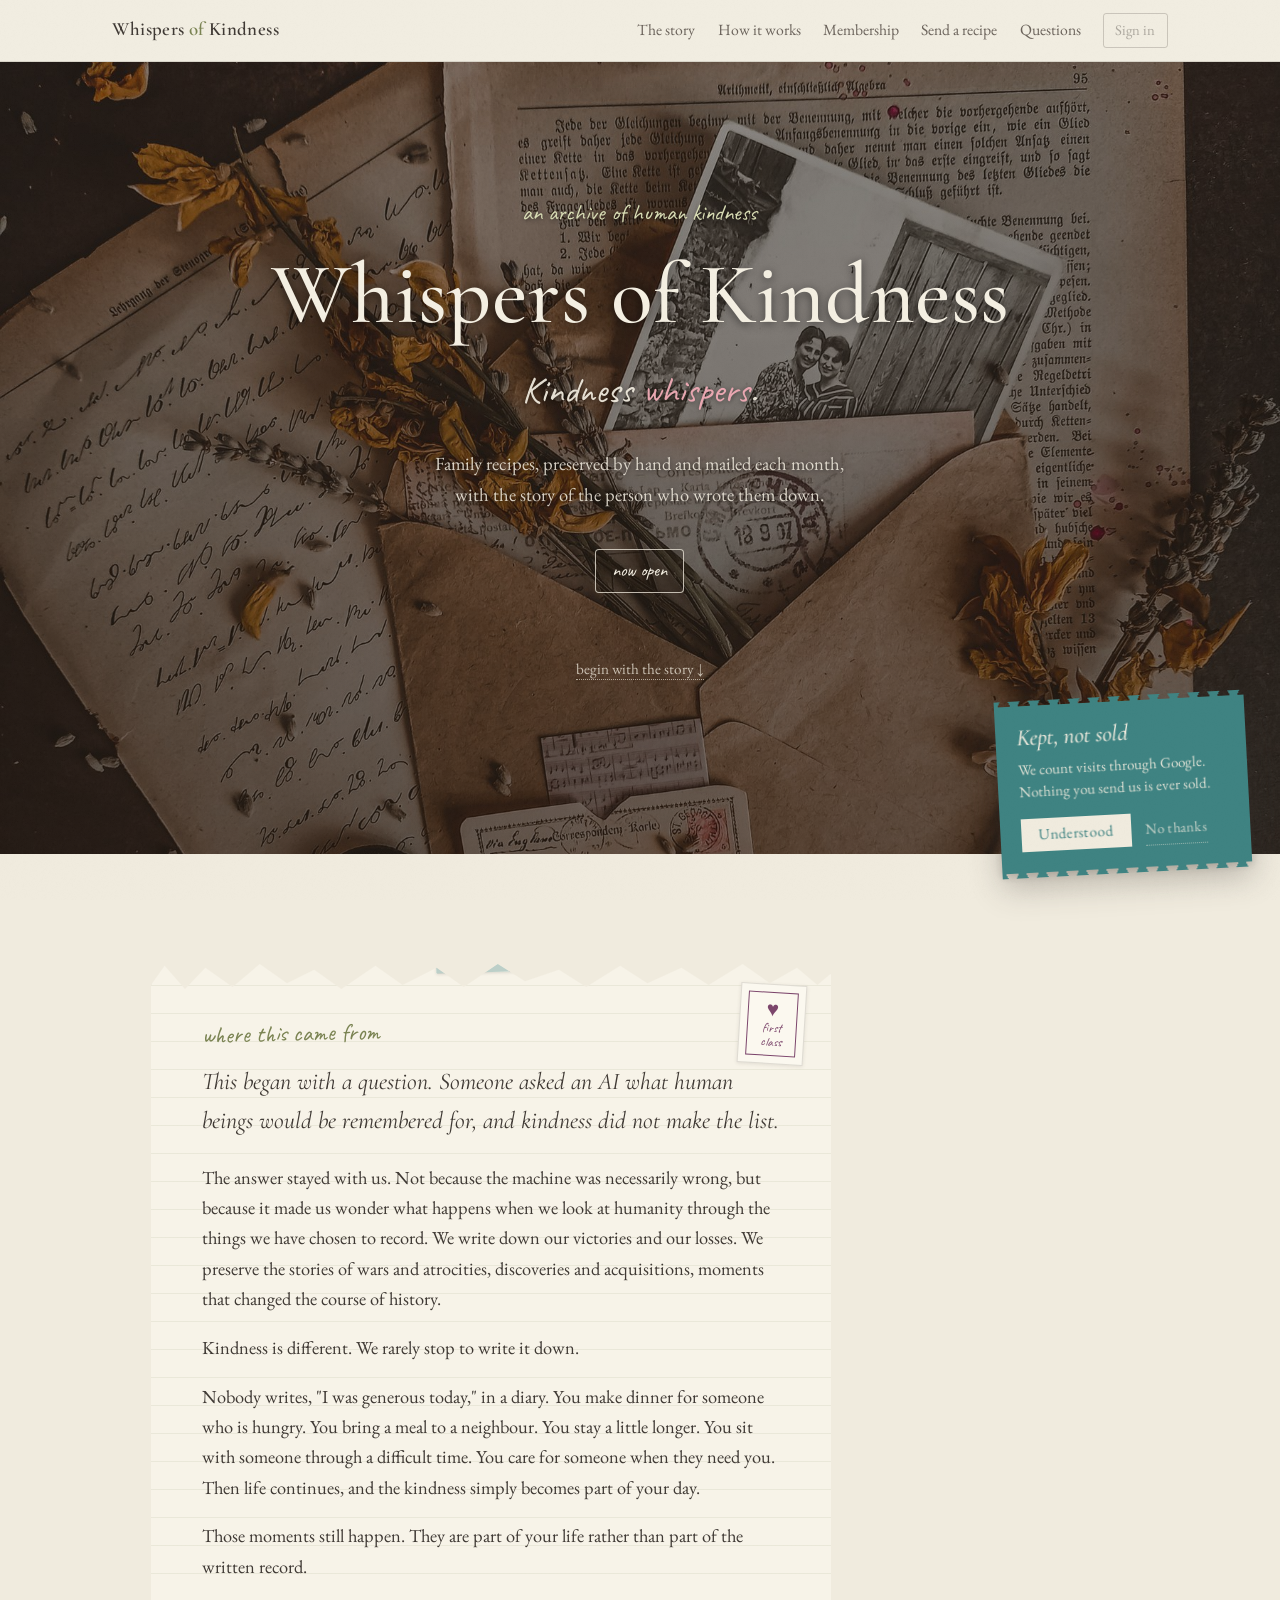
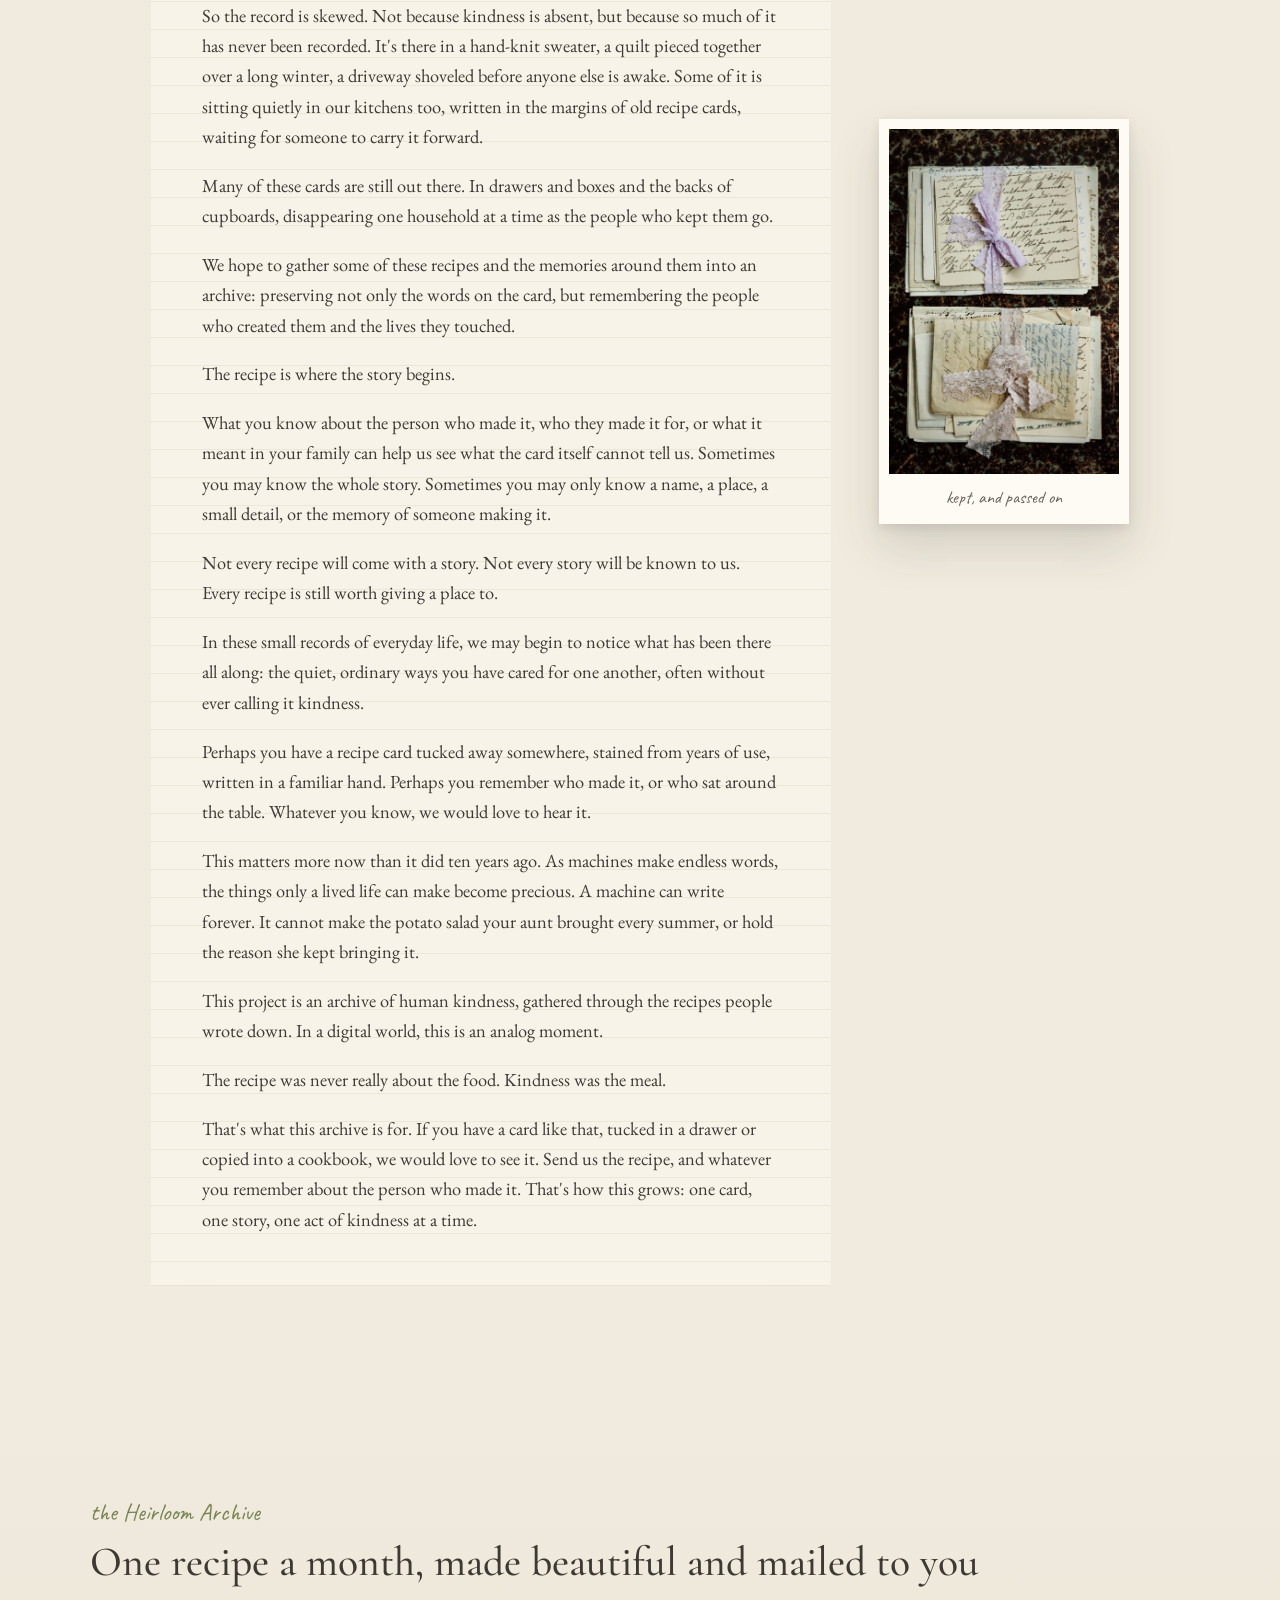
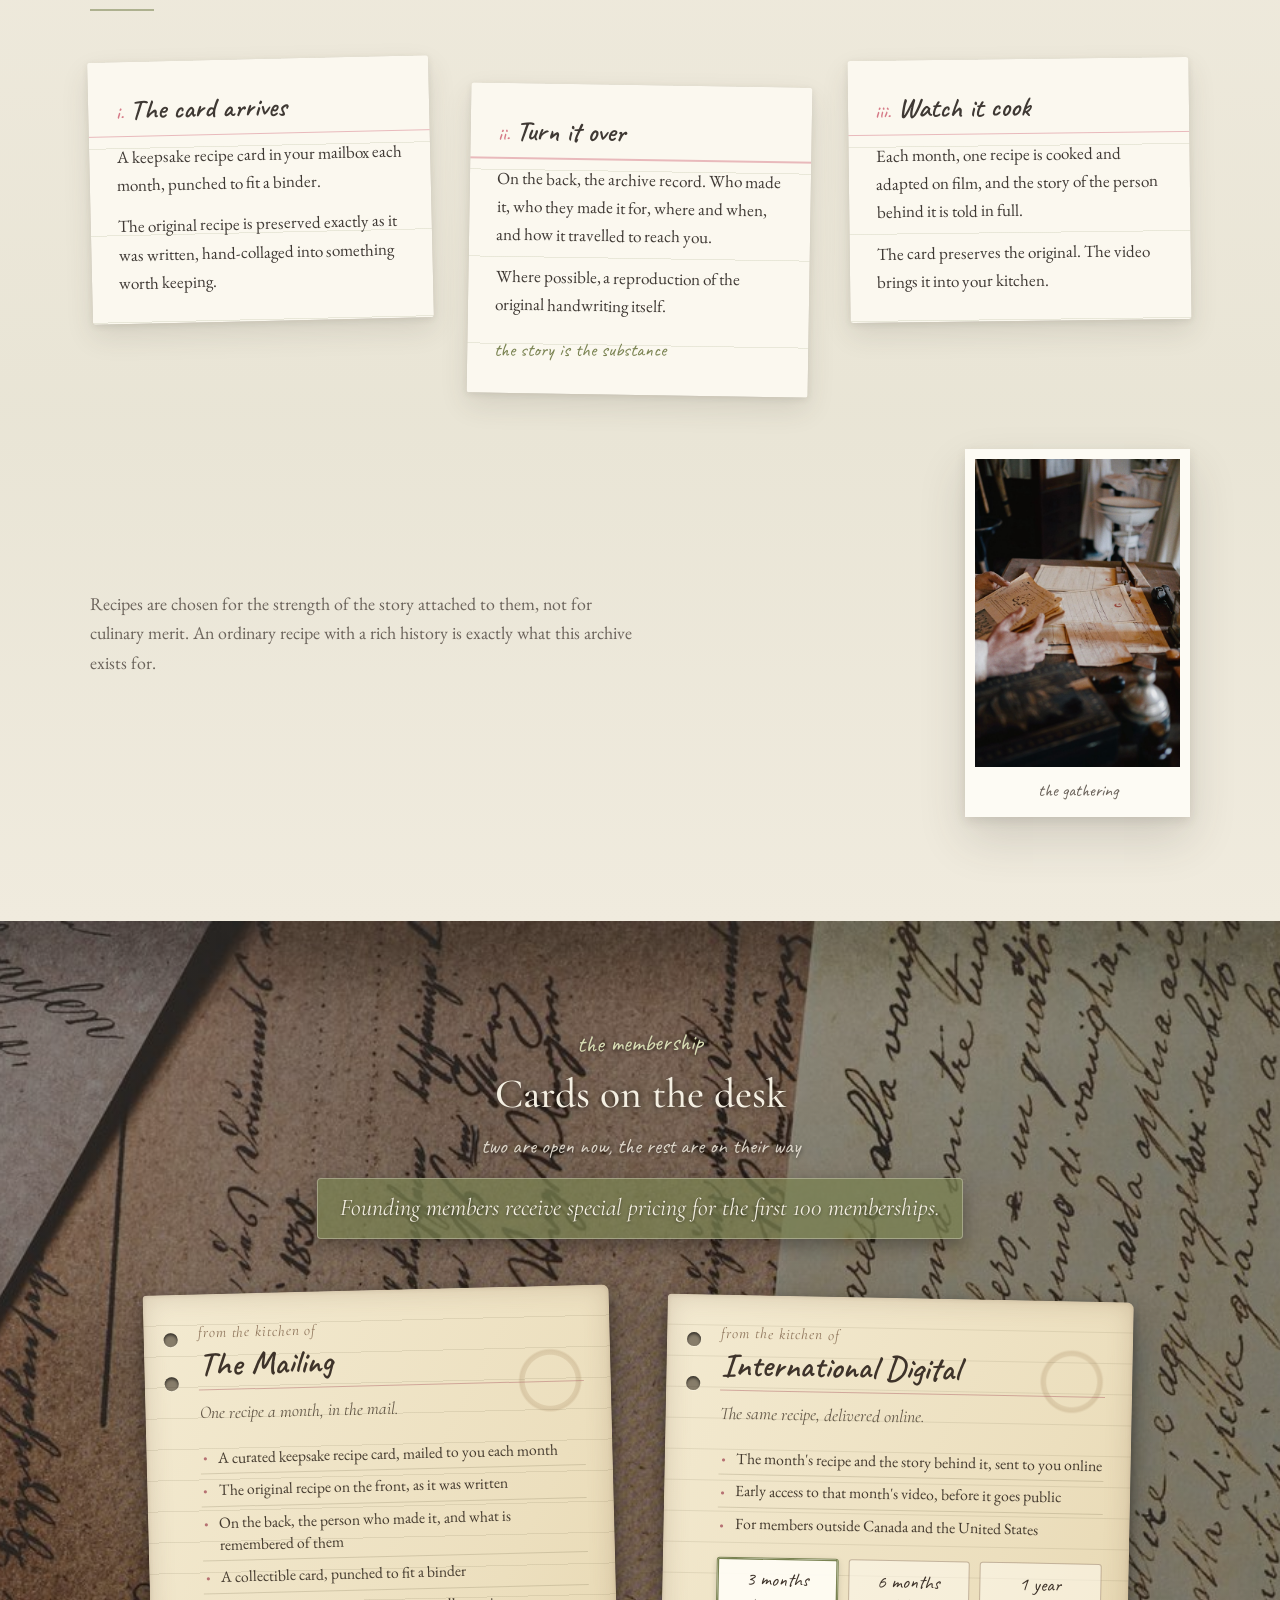
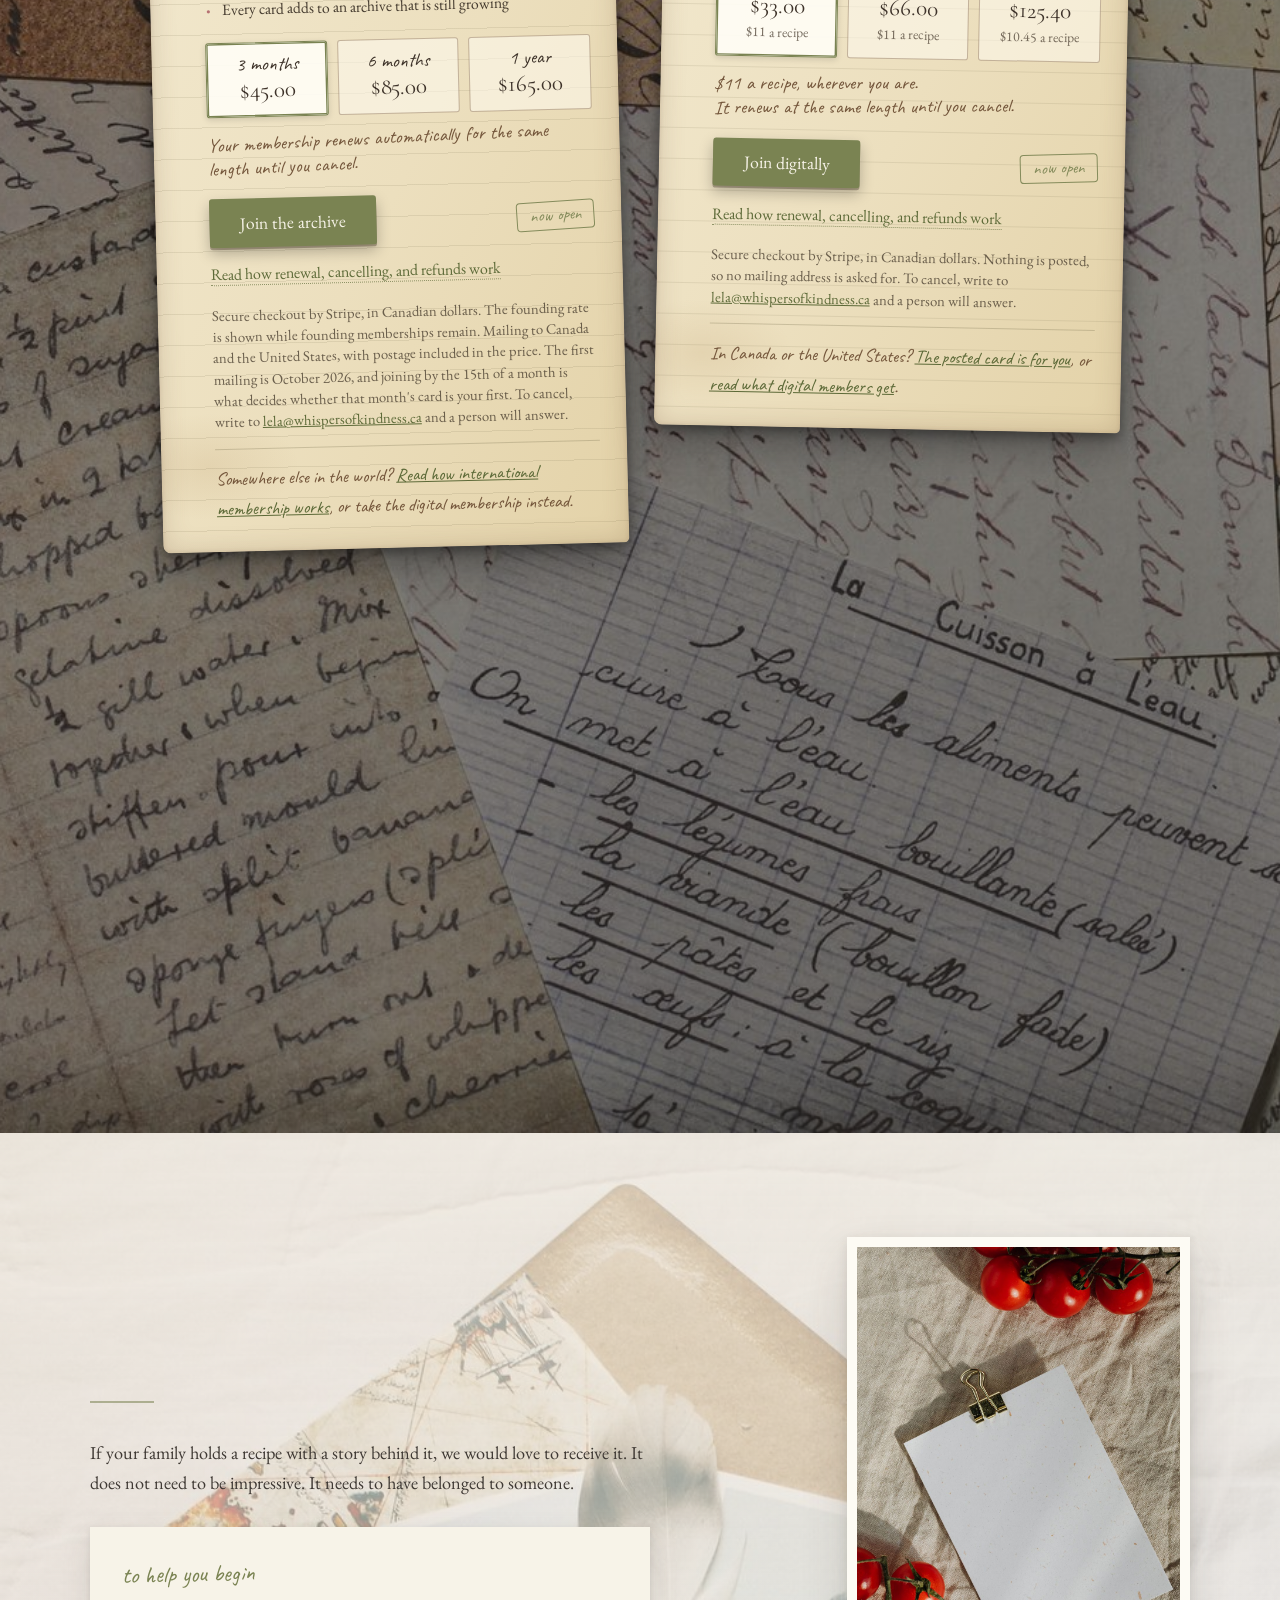
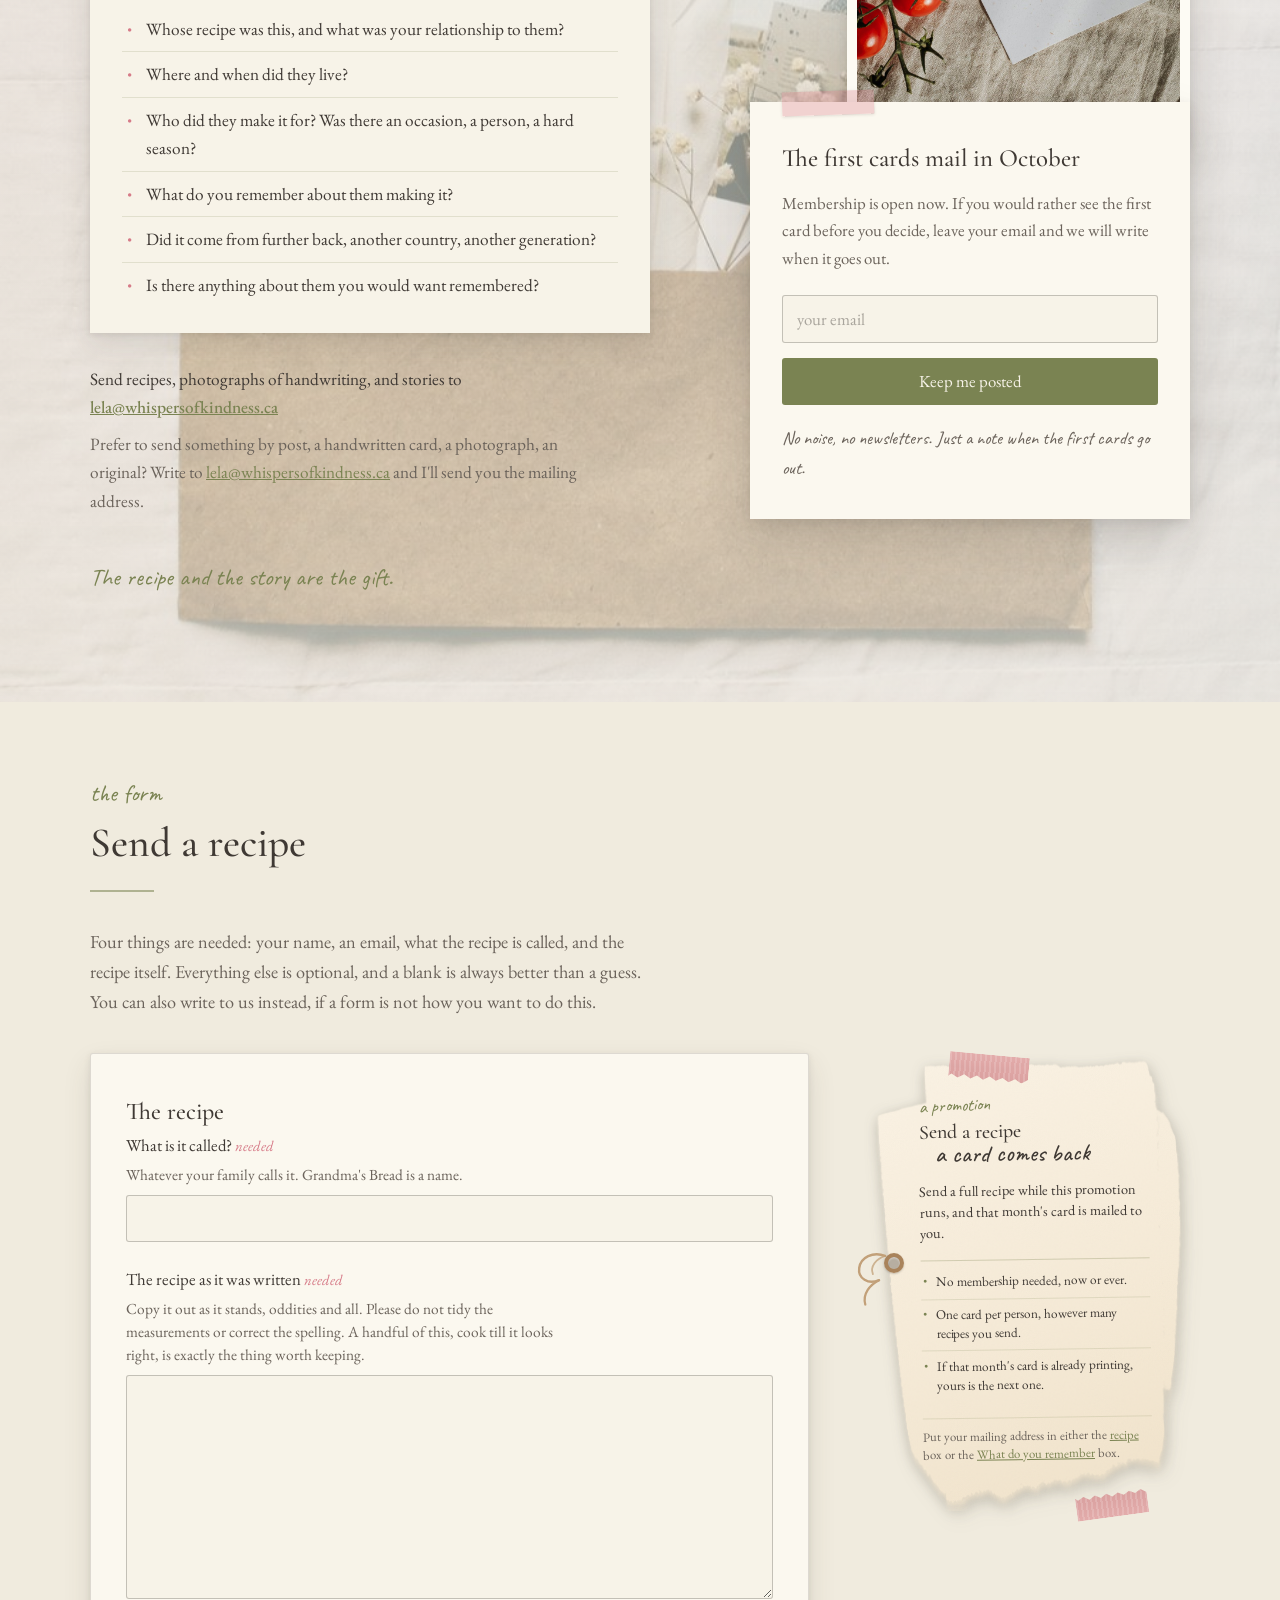
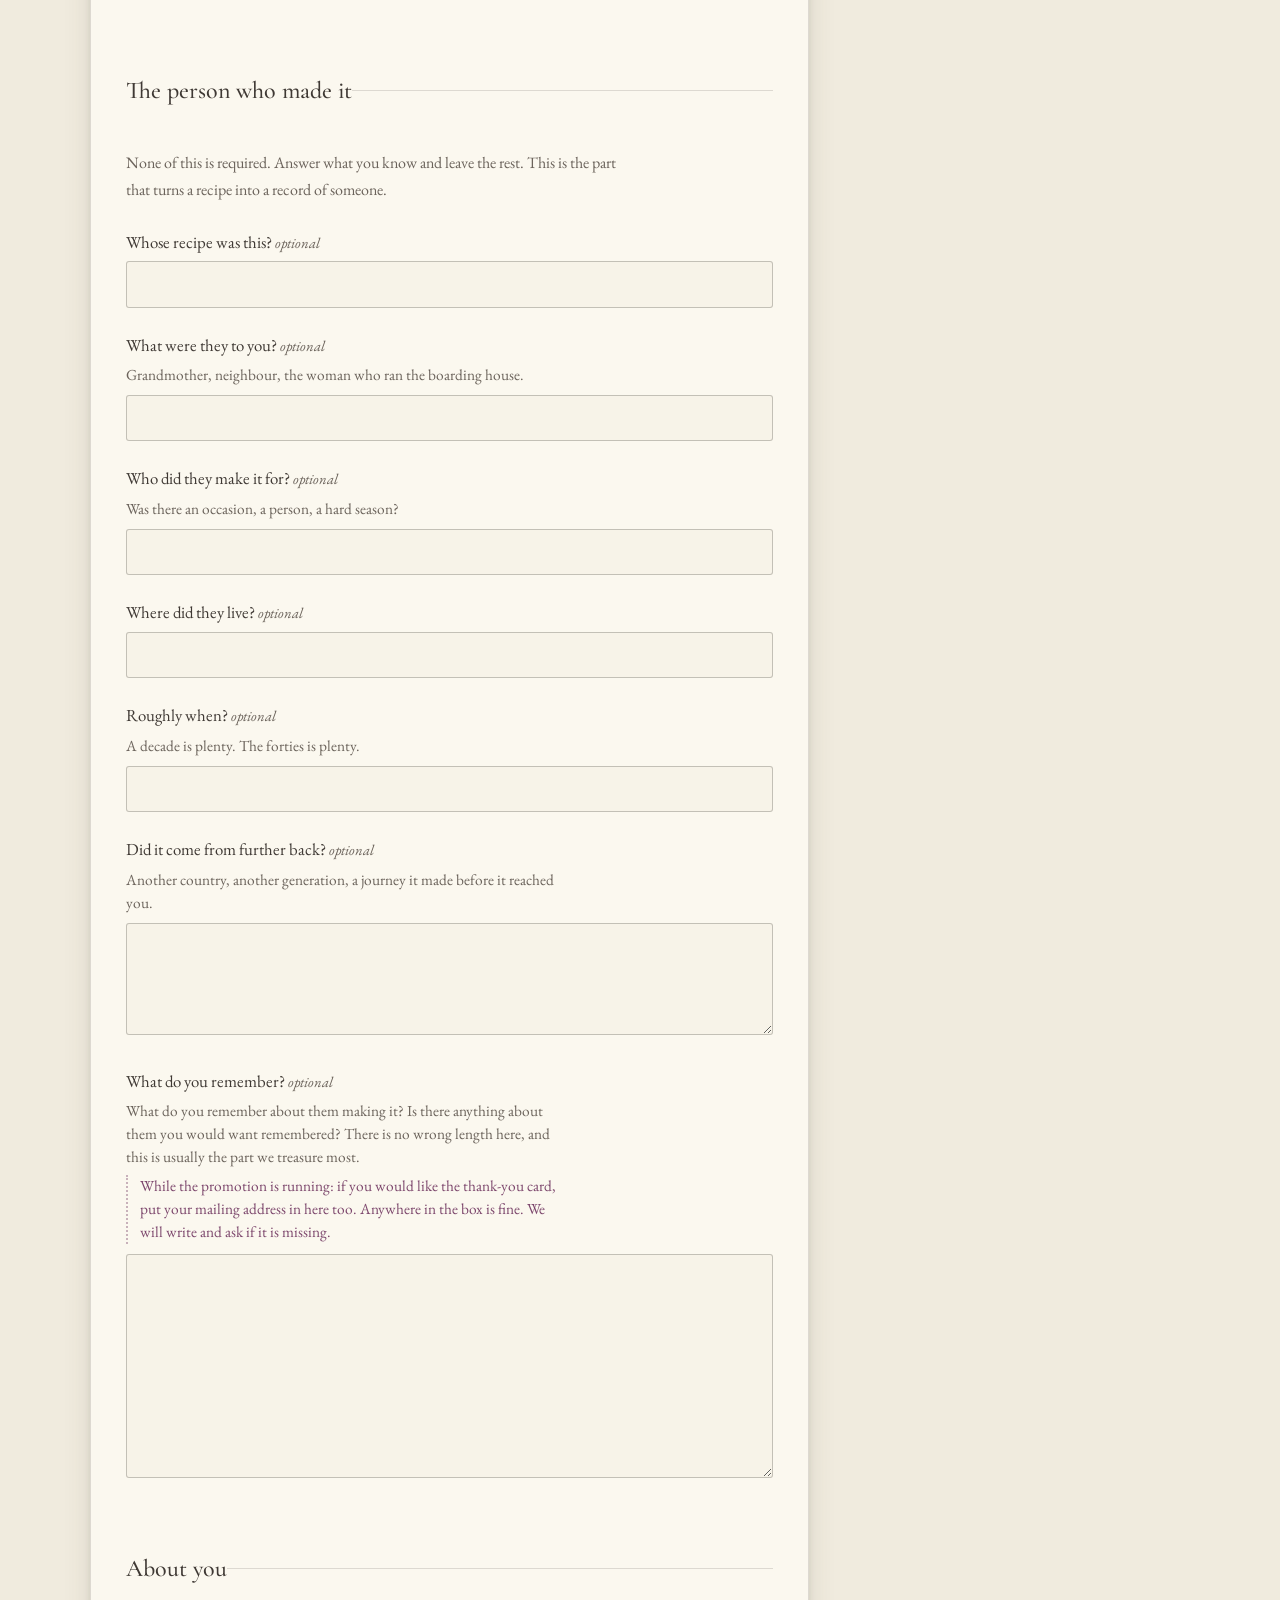
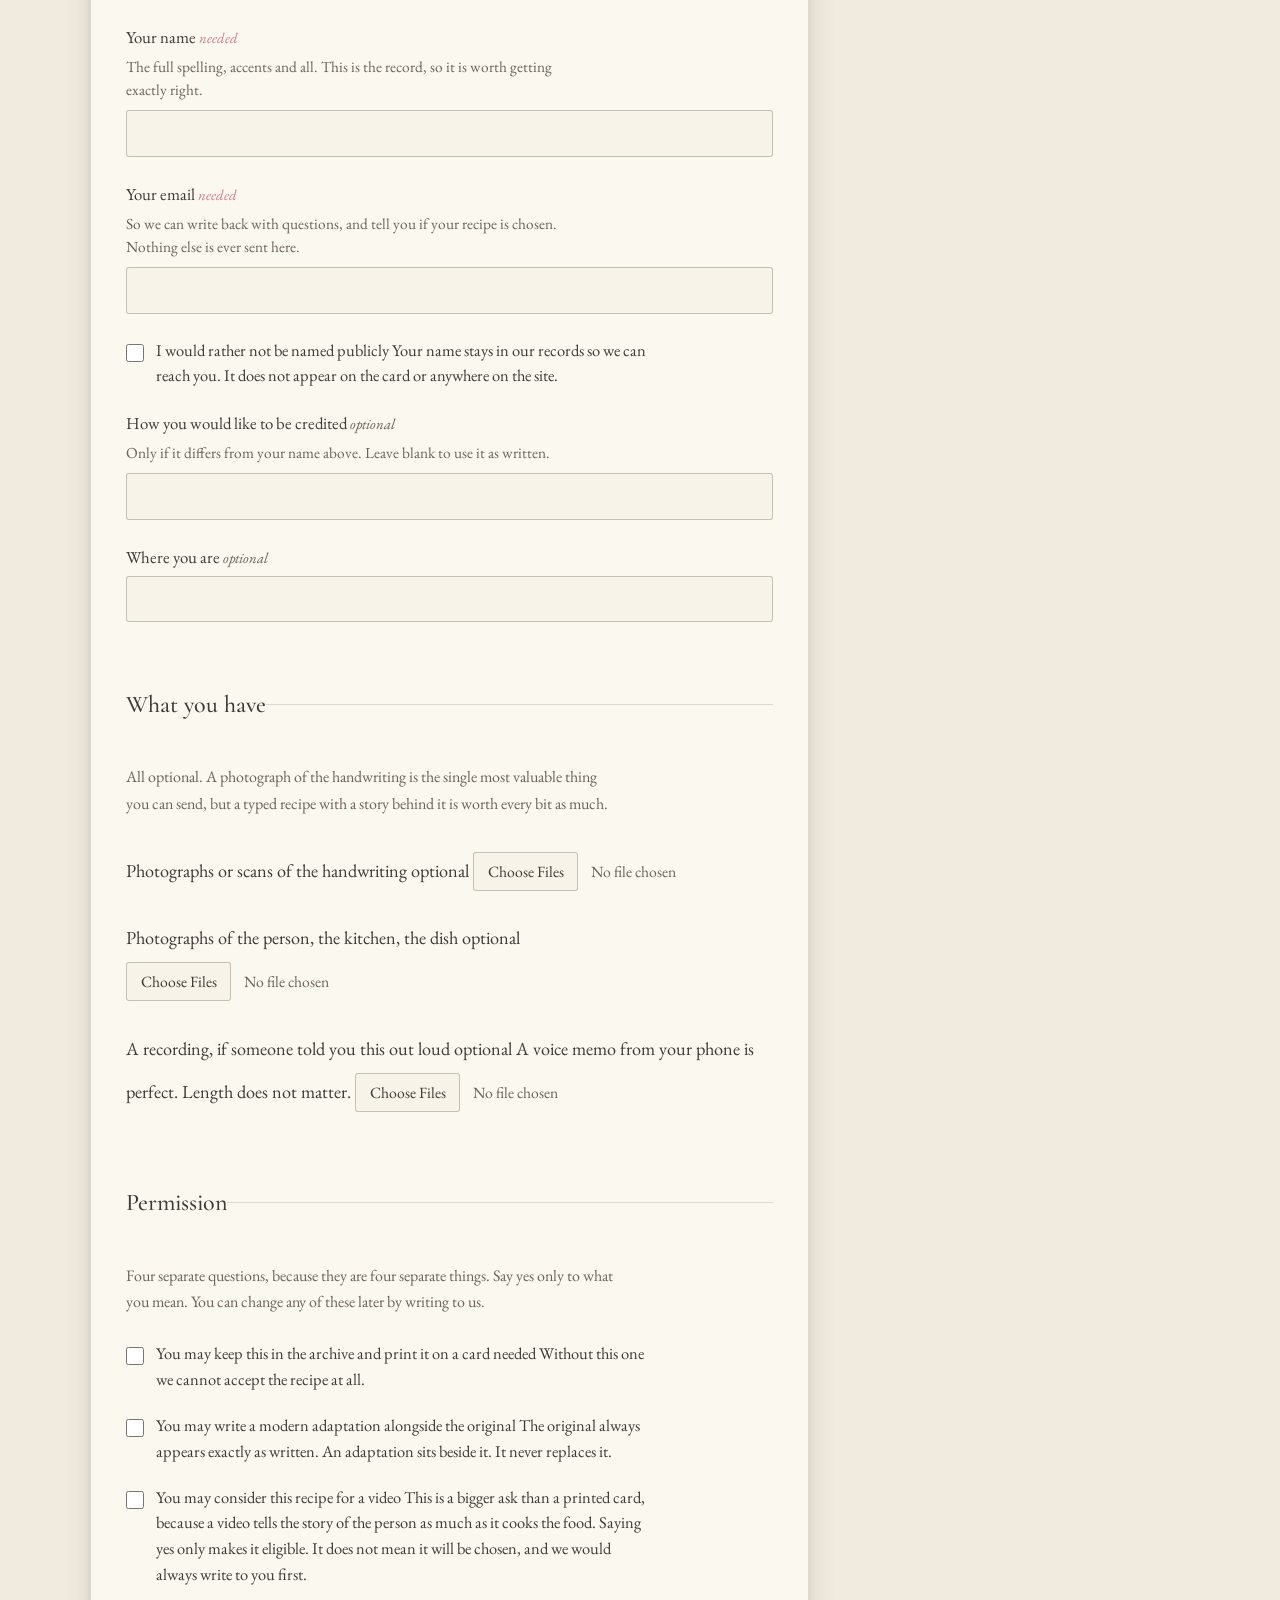
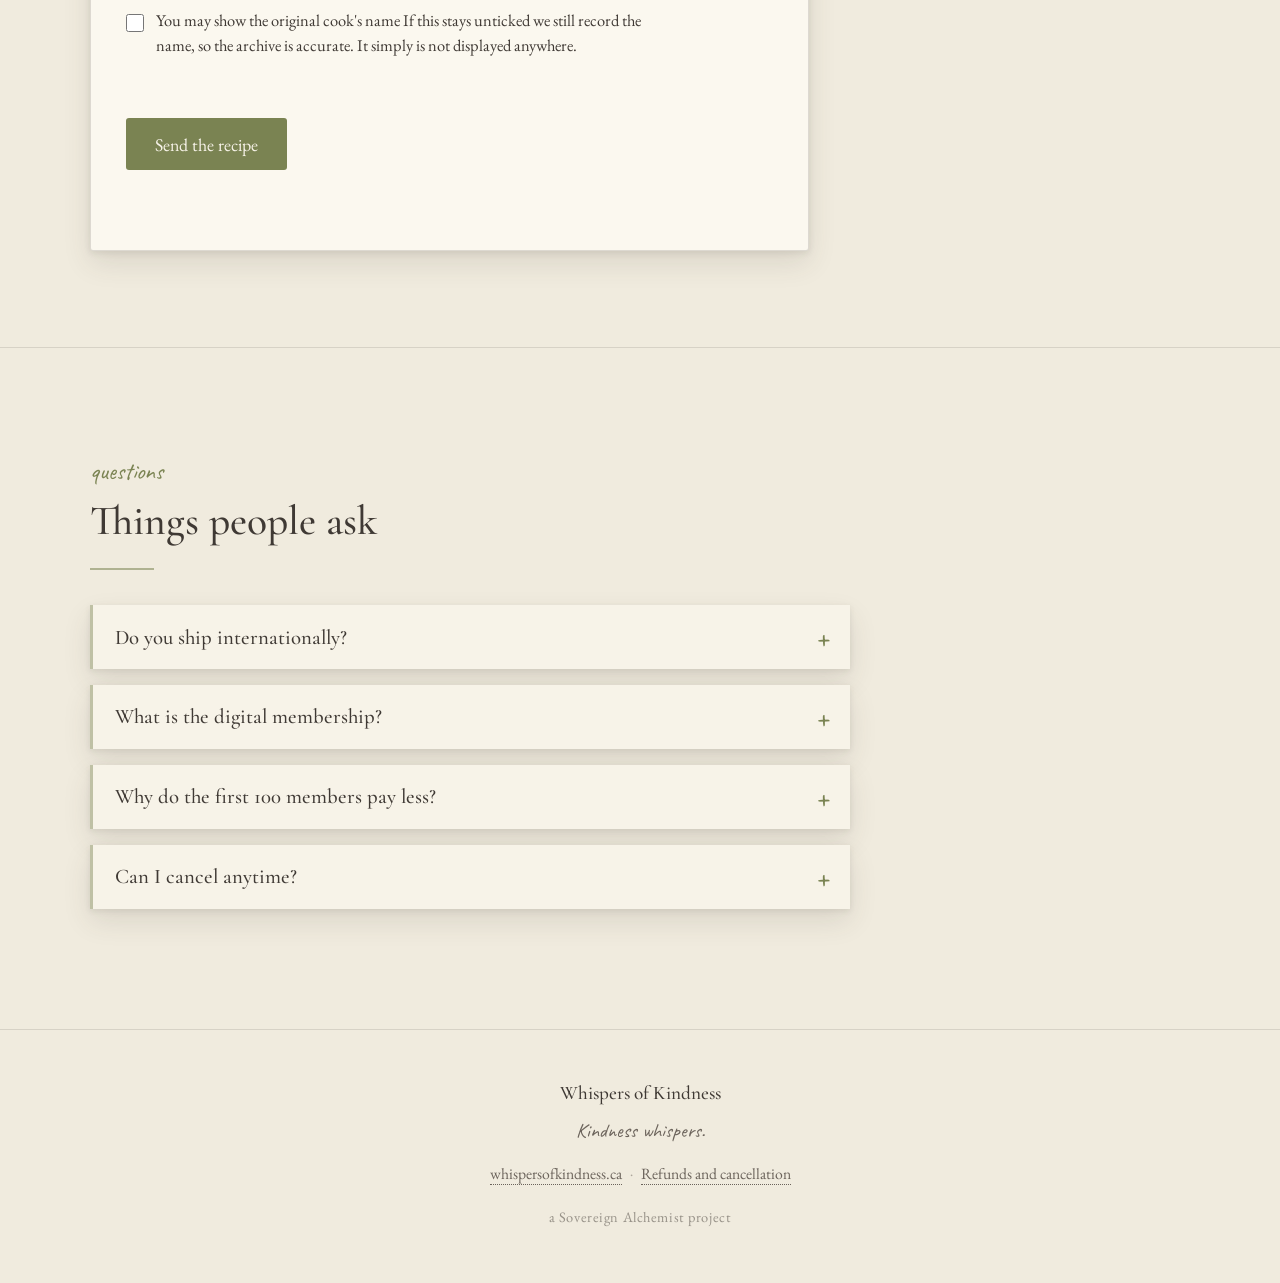
==== public/index.html @ 00927fd3 "Attach the tape to the paper, drop the third strip, lift the closing line THE TAPE WAS NEVER ON THE " ====
<!DOCTYPE html>
<html lang="en">
<head>
<meta charset="UTF-8">
<meta name="viewport" content="width=device-width, initial-scale=1.0">
<title>Family Recipe Cards, Mailed Monthly · Whispers of Kindness</title>
<meta name="description" content="An archive of human kindness, gathered through family recipes. Keepsake recipe cards mailed monthly, with the story of the person behind them.">
<link rel="canonical" href="https://whispersofkindness.ca/">

<!-- ============================================================
     THE SEAL IN THE TAB

     Cut from the wax seal master on 17 August 2026. The master is
     390x390 and already square, so every size here is a straight
     resize with no crop and no recentring.

     favicon.ico carries 16, 32 and 48 in one file, as PNG payloads
     rather than the old bitmap format, which keeps the alpha clean.
     It sits at the site root because that is the path browsers ask
     for on their own, whether or not they read the tag below.

     Lives in three places: index.html, refunds.html and
     thank-you.html. There is no shared head template.
     ============================================================ -->
<link rel="icon" href="/favicon.ico" sizes="any">
<link rel="icon" type="image/png" sizes="32x32" href="/favicon-32x32.png">
<link rel="icon" type="image/png" sizes="16x16" href="/favicon-16x16.png">
<link rel="apple-touch-icon" sizes="180x180" href="/apple-touch-icon.png">
<link rel="manifest" href="/site.webmanifest">
<meta name="theme-color" content="#7A8352">

<!-- ============================================================
     PINTEREST DOMAIN VERIFICATION

     DO NOT REMOVE THIS, and do not tidy it away once the account
     shows as verified. Pinterest rechecks the tag later, and a
     domain that stops answering loses its verified status along
     with the attribution on every pin already out there.

     Homepage only. Pinterest looks at the root document and
     nowhere else, so this deliberately does NOT go in
     refunds.html or thank-you.html, unlike everything else in
     this head.
     ============================================================ -->
<meta name="p:domain_verify" content="9ce7c59ea22cdab58230ae98abdbc3fa"/>

<!-- ============================================================
     HOW THE LINK LOOKS WHEN SOMEBODY SHARES IT

     The share card is the first thing most people will see of this
     project, ahead of the site itself, so the wording here is the
     same wording as the page rather than a second version of it
     that could drift.

     cards-desk.jpg is used because it is the only landscape image
     on the site, at 1920x1280. Social cards are cropped toward
     1.91:1 and a portrait photograph gets its middle cut out.
     ============================================================ -->
<meta property="og:type" content="website">
<meta property="og:url" content="https://whispersofkindness.ca/">
<meta property="og:site_name" content="Whispers of Kindness">
<meta property="og:locale" content="en_CA">
<meta property="og:title" content="Family Recipe Cards, Mailed Monthly · Whispers of Kindness">
<meta property="og:description" content="An archive of human kindness, gathered through family recipes. Keepsake recipe cards mailed monthly, with the story of the person behind them.">
<meta property="og:image" content="https://whispersofkindness.ca/images/cards-desk.jpg">
<meta property="og:image:width" content="1920">
<meta property="og:image:height" content="1280">
<meta property="og:image:alt" content="Keepsake recipe cards laid out on a wooden desk">

<meta name="twitter:card" content="summary_large_image">
<meta name="twitter:title" content="Family Recipe Cards, Mailed Monthly · Whispers of Kindness">
<meta name="twitter:description" content="An archive of human kindness, gathered through family recipes. Keepsake recipe cards mailed monthly, with the story of the person behind them.">
<meta name="twitter:image" content="https://whispersofkindness.ca/images/cards-desk.jpg">
<meta name="twitter:image:alt" content="Keepsake recipe cards laid out on a wooden desk">

<!-- ============================================================
     STRUCTURED DATA

     Two things only: who this is, and the two memberships that are
     actually open. Every number below is the number printed on the
     page. Google treats structured data that disagrees with visible
     text as a spam signal, so this file must never carry a price the
     reader cannot see.

     THE PRICES HERE ARE KEPT IN STEP BY SCRIPT.

     The domestic prices change when the hundredth founding place is
     taken, and membership-status rewrites them on the page. The same
     pass rewrites the Offer prices below, so the two cannot drift
     apart. Search for ld-membership further down. The offer @ids are
     what that code matches on, so do not rename them casually.

     No logo and no sameAs. There is no logo file and no social
     profile, and inventing either would be describing a project that
     does not exist yet.

     NO FAQPage, deliberately. Google retired FAQ rich results in May
     2026. The markup would add weight and return nothing. The FAQ
     stays plain, well structured HTML, which is enough.

     The four unopened tiers are absent, on purpose. They have no
     price on the page and nothing to sell.

     RETURN AND SHIPPING, added 16 August 2026, once refunds.html
     existed to point at. Both are recommended fields that Google
     warns about when they are missing, and neither could be
     answered honestly before there was a written policy.

     returnPolicyCategory is MerchantReturnNotPermitted because that
     is what the page says. Cancelling stops the next renewal and
     does not refund a card already being made. merchantReturnLink
     carries the reader to the wording itself, so the nuance lives
     somewhere a person can read rather than only in a category.

     shippingRate is 0 because it is 0. create-checkout.js sets no
     shipping_options, so postage is inside the price and nobody is
     charged for it separately. The destinations are the same CA and
     US that SHIP_TO allows at checkout.

     It is also said in words, in the fine print under the Join
     button and again on refunds.html, added 16 August 2026. Until
     then the free shipping was declared here and written nowhere a
     reader could find it, which is a claim only a crawler can
     check. Structured data is meant to repeat the page, never to
     be the only place something is said.

     Both are written out in full on each of the three domestic
     offers rather than declared once and referenced by @id. The @id
     form is legal and is what brand above uses, and it is documented
     by Google for a policy that lives on another page. Repeating it
     is the form Google's own examples show, and this is markup that
     cannot be tested from here before it ships.

     DELIBERATELY STILL MISSING, each one a warning that stays:

       priceValidUntil   The founding rate ends at the hundredth
                         member, not on a date. A date invented to
                         silence a warning would be a number the
                         reader cannot see, which is the one thing
                         this file must never carry.
       aggregateRating   There are no members yet, so there are no
       review            ratings and no reviews. Writing either would
                         be a fabrication.
       International     hasMerchantReturnPolicy needs an
       Digital           applicableCountry, and that tier is sold to
                         everywhere except CA and US. There is no
                         honest value, and no country list to invent.
                         It gets no return markup until there is.

                         Looked at again on 16 August 2026 and left
                         as it is, on purpose, so this does not get
                         reopened as though it were an oversight.
                         The field takes up to 50 country codes.
                         Any 50 chosen here would be a forecast of
                         where digital members might live, written
                         as though it were a fact about where the
                         policy applies. The warning is the cheaper
                         of the two.
     ============================================================ -->
<script type="application/ld+json" id="ld-membership">
{
  "@context": "https://schema.org",
  "@graph": [
    {
      "@type": "Organization",
      "@id": "https://whispersofkindness.ca/#organization",
      "name": "Whispers of Kindness",
      "url": "https://whispersofkindness.ca/",
      "email": "lela@whispersofkindness.ca",
      "description": "An archive of human kindness, gathered through family recipes.",
      "parentOrganization": { "@type": "Organization", "name": "Sovereign Alchemist" }
    },
    {
      "@type": "Product",
      "@id": "https://whispersofkindness.ca/#the-mailing",
      "name": "The Mailing",
      "description": "One recipe a month, in the mail. A keepsake recipe card, punched to fit a binder, carrying the original recipe and the story of the person who made it.",
      "image": "https://whispersofkindness.ca/images/cards-desk.jpg",
      "brand": { "@id": "https://whispersofkindness.ca/#organization" },
      "offers": [
        {
          "@type": "Offer",
          "@id": "https://whispersofkindness.ca/#the-mailing-3mo",
          "name": "3 months",
          "price": "45.00",
          "priceCurrency": "CAD",
          "availability": "https://schema.org/InStock",
          "itemCondition": "https://schema.org/NewCondition",
          "url": "https://whispersofkindness.ca/#join",
          "eligibleRegion": [
            { "@type": "Country", "name": "CA" },
            { "@type": "Country", "name": "US" }
          ],
          "hasMerchantReturnPolicy": {
            "@type": "MerchantReturnPolicy",
            "applicableCountry": ["CA", "US"],
            "returnPolicyCategory": "https://schema.org/MerchantReturnNotPermitted",
            "merchantReturnLink": "https://whispersofkindness.ca/refunds"
          },
          "shippingDetails": {
            "@type": "OfferShippingDetails",
            "shippingRate": { "@type": "MonetaryAmount", "value": "0", "currency": "CAD" },
            "shippingDestination": [
              { "@type": "DefinedRegion", "addressCountry": "CA" },
              { "@type": "DefinedRegion", "addressCountry": "US" }
            ]
          }
        },
        {
          "@type": "Offer",
          "@id": "https://whispersofkindness.ca/#the-mailing-6mo",
          "name": "6 months",
          "price": "85.00",
          "priceCurrency": "CAD",
          "availability": "https://schema.org/InStock",
          "itemCondition": "https://schema.org/NewCondition",
          "url": "https://whispersofkindness.ca/#join",
          "eligibleRegion": [
            { "@type": "Country", "name": "CA" },
            { "@type": "Country", "name": "US" }
          ],
          "hasMerchantReturnPolicy": {
            "@type": "MerchantReturnPolicy",
            "applicableCountry": ["CA", "US"],
            "returnPolicyCategory": "https://schema.org/MerchantReturnNotPermitted",
            "merchantReturnLink": "https://whispersofkindness.ca/refunds"
          },
          "shippingDetails": {
            "@type": "OfferShippingDetails",
            "shippingRate": { "@type": "MonetaryAmount", "value": "0", "currency": "CAD" },
            "shippingDestination": [
              { "@type": "DefinedRegion", "addressCountry": "CA" },
              { "@type": "DefinedRegion", "addressCountry": "US" }
            ]
          }
        },
        {
          "@type": "Offer",
          "@id": "https://whispersofkindness.ca/#the-mailing-1yr",
          "name": "1 year",
          "price": "165.00",
          "priceCurrency": "CAD",
          "availability": "https://schema.org/InStock",
          "itemCondition": "https://schema.org/NewCondition",
          "url": "https://whispersofkindness.ca/#join",
          "eligibleRegion": [
            { "@type": "Country", "name": "CA" },
            { "@type": "Country", "name": "US" }
          ],
          "hasMerchantReturnPolicy": {
            "@type": "MerchantReturnPolicy",
            "applicableCountry": ["CA", "US"],
            "returnPolicyCategory": "https://schema.org/MerchantReturnNotPermitted",
            "merchantReturnLink": "https://whispersofkindness.ca/refunds"
          },
          "shippingDetails": {
            "@type": "OfferShippingDetails",
            "shippingRate": { "@type": "MonetaryAmount", "value": "0", "currency": "CAD" },
            "shippingDestination": [
              { "@type": "DefinedRegion", "addressCountry": "CA" },
              { "@type": "DefinedRegion", "addressCountry": "US" }
            ]
          }
        }
      ]
    },
    {
      "@type": "Product",
      "@id": "https://whispersofkindness.ca/#international-digital",
      "name": "International Digital",
      "description": "The same recipe, delivered online. The month's recipe and the story behind it, with early access to that month's video, for members outside Canada and the United States.",
      "image": "https://whispersofkindness.ca/images/cards-desk.jpg",
      "brand": { "@id": "https://whispersofkindness.ca/#organization" },
      "offers": [
        {
          "@type": "Offer",
          "@id": "https://whispersofkindness.ca/#international-digital-3mo",
          "name": "3 months",
          "price": "33.00",
          "priceCurrency": "CAD",
          "availability": "https://schema.org/InStock",
          "url": "https://whispersofkindness.ca/#join-international"
        },
        {
          "@type": "Offer",
          "@id": "https://whispersofkindness.ca/#international-digital-6mo",
          "name": "6 months",
          "price": "66.00",
          "priceCurrency": "CAD",
          "availability": "https://schema.org/InStock",
          "url": "https://whispersofkindness.ca/#join-international"
        },
        {
          "@type": "Offer",
          "@id": "https://whispersofkindness.ca/#international-digital-1yr",
          "name": "1 year",
          "price": "125.40",
          "priceCurrency": "CAD",
          "availability": "https://schema.org/InStock",
          "url": "https://whispersofkindness.ca/#join-international"
        }
      ]
    }
  ]
}
</script>

<link rel="preconnect" href="https://fonts.googleapis.com">
<link rel="preconnect" href="https://fonts.gstatic.com" crossorigin>
<link href="https://fonts.googleapis.com/css2?family=Cormorant+Garamond:ital,wght@0,400;0,500;0,600;1,400;1,500&family=EB+Garamond:ital,wght@0,400;0,500;1,400&family=Caveat:wght@400;500;600&display=swap" rel="stylesheet">
<style>
/* ============================================================
   WHISPERS OF KINDNESS · SHARED DESIGN SYSTEM
   Every future phase (submission form, membership desk, member
   area, archive) inherits these variables. Reference them,
   never redefine them.
   ============================================================ */
:root{
  --paper:        #F0EBDE;   /* background, aged paper        */
  --ink:          #3F3934;   /* text, dark brown ink          */
  --olive:        #7A8352;   /* primary                       */
  --rose:         #D67B88;   /* accent                        */
  --chartreuse:   #B1C036;   /* highlight, sparingly          */
  --plum:         #7C466C;   /* ephemera only                 */
  --teal:         #3E8382;   /* ephemera only                 */
  --paper-light:  #F7F3E8;   /* a lifted sheet on the paper   */
  --paper-card:   #FBF8EF;   /* index card stock              */
  --ink-soft:     #6B635B;   /* faded ink for secondary text  */
  --oak:          #A9835B;   /* warm wood, desk surfaces      */
  --walnut:       #6E4F35;   /* darker wood                   */

  --font-display: 'Cormorant Garamond', Georgia, serif;
  --font-body:    'EB Garamond', Georgia, serif;
  --font-hand:    'Caveat', cursive;

  --shadow-soft:  0 2px 6px rgba(63,57,52,.10), 0 12px 28px rgba(63,57,52,.12);
  --shadow-lift:  0 4px 10px rgba(63,57,52,.12), 0 22px 44px rgba(63,57,52,.16);

  --measure: 62ch;
}

*{ box-sizing:border-box; margin:0; padding:0; }
html{ scroll-behavior:smooth; }
@media (prefers-reduced-motion: reduce){
  html{ scroll-behavior:auto; }
  *, *::before, *::after{ animation:none !important; transition:none !important; }
}

body{
  background:var(--paper);
  color:var(--ink);
  font-family:var(--font-body);
  font-size:1.14rem;
  line-height:1.65;
  overflow-x:hidden;
}

/* Paper grain over everything, very quiet */
body::before{
  content:"";
  position:fixed; inset:0;
  pointer-events:none;
  z-index:2000;
  opacity:.5;
  background-image:url("data:image/svg+xml,%3Csvg xmlns='http://www.w3.org/2000/svg' width='240' height='240'%3E%3Cfilter id='n'%3E%3CfeTurbulence type='fractalNoise' baseFrequency='0.9' numOctaves='2' stitchTiles='stitch'/%3E%3CfeColorMatrix type='saturate' values='0'/%3E%3CfeComponentTransfer%3E%3CfeFuncA type='table' tableValues='0 0.04'/%3E%3C/feComponentTransfer%3E%3C/filter%3E%3Crect width='100%25' height='100%25' filter='url(%23n)'/%3E%3C/svg%3E");
}

a{ color:var(--olive); }
a:focus-visible, button:focus-visible, input:focus-visible{
  outline:2px solid var(--olive);
  outline-offset:3px;
  border-radius:2px;
}

/* ---------- header ---------- */
header{
  position:sticky; top:0; z-index:100;
  background:color-mix(in srgb, var(--paper) 92%, white 8%);
  border-bottom:1px solid rgba(63,57,52,.14);
  backdrop-filter:blur(4px);
}
.header-inner{
  max-width:1100px; margin:0 auto;
  padding:.8rem 1.4rem;
  display:flex; align-items:baseline; gap:1.6rem;
}
.wordmark{
  font-family:var(--font-display);
  font-weight:600; font-size:1.18rem;
  letter-spacing:.02em;
  color:var(--ink);
  text-decoration:none;
  white-space:nowrap;
}
.wordmark span{ color:var(--olive); }
nav{ margin-left:auto; display:flex; align-items:baseline; gap:1.4rem; }
nav a{
  font-family:var(--font-body);
  font-size:.98rem;
  color:var(--ink-soft);
  text-decoration:none;
  border-bottom:1px solid transparent;
  padding-bottom:2px;
}
nav a:hover{ color:var(--ink); border-bottom-color:var(--rose); }
/* Inactive sign-in slot. Phase four turns this on. */
.signin{
  font-size:.92rem;
  color:rgba(63,57,52,.38);
  border:1px solid rgba(63,57,52,.22);
  border-radius:3px;
  padding:.28rem .7rem .3rem;
  cursor:default;
  user-select:none;
}
@media (max-width:720px){
  nav a:not(.signin){ display:none; }
}

/* ---------- shared section bones ---------- */
section{ position:relative; padding:6.5rem 1.4rem; }
.inner{ max-width:1100px; margin:0 auto; }
.kicker{
  font-family:var(--font-hand);
  font-size:1.5rem;
  color:var(--olive);
  display:block;
  margin-bottom:.4rem;
  transform:rotate(-1.2deg);
  transform-origin:left;
}
h2{
  font-family:var(--font-display);
  font-weight:500;
  font-size:clamp(1.9rem, 4vw, 2.6rem);
  line-height:1.15;
  margin-bottom:1.4rem;
}
.rule{
  width:64px; height:2px;
  background:var(--olive);
  opacity:.55;
  margin:0 0 2.2rem;
  border:0;
}

/* fade-in on scroll */
.reveal{ opacity:0; transform:translateY(18px); transition:opacity .9s ease, transform .9s ease; }
.reveal.in{ opacity:1; transform:none; }
@media (prefers-reduced-motion: reduce){
  .reveal{ opacity:1; transform:none; }
}

/* ---------- hero ---------- */
.hero{
  min-height:88vh;
  display:flex; align-items:center;
  padding-top:4rem;
  background:
    radial-gradient(ellipse 75% 60% at 50% 28%,
      rgba(255,250,236,.85) 0%,
      rgba(247,240,224,.4) 45%,
      rgba(240,235,222,0) 78%),
    var(--paper);
}
.hero .inner{ text-align:center; max-width:820px; }
.hero-eyebrow{
  font-family:var(--font-hand);
  font-size:1.45rem;
  color:var(--olive);
  display:inline-block;
  transform:rotate(-1.4deg);
  margin-bottom:1.1rem;
}
h1{
  font-family:var(--font-display);
  font-weight:500;
  font-size:clamp(2.9rem, 8vw, 5.4rem);
  line-height:1.05;
  letter-spacing:.005em;
  margin-bottom:1.2rem;
}
.hero-tagline{
  font-family:var(--font-hand);
  font-size:clamp(1.7rem, 3.4vw, 2.3rem);
  color:var(--ink-soft);
  transform:rotate(-.8deg);
  display:inline-block;
  margin-bottom:1.8rem;
}
.hero-tagline em{ font-style:normal; color:var(--rose); }
.hero-line{
  max-width:46ch;
  margin:0 auto 2.4rem;
  color:var(--ink-soft);
  font-size:1.16rem;
}
/* the fall stamp, a piece of ephemera */
.stamp{
  display:inline-block;
  font-family:var(--font-hand);
  font-size:1.15rem;
  color:var(--plum);
  border:1.6px solid var(--plum);
  border-radius:4px;
  padding:.35rem 1rem .4rem;
  transform:rotate(2.4deg);
  position:relative;
  opacity:.85;
  background:
    radial-gradient(circle at 4px 4px, transparent 2.4px, rgba(124,70,108,.06) 2.4px);
}
.hero-scroll{
  margin-top:4rem;
  font-size:.95rem;
  color:var(--ink-soft);
  opacity:.7;
}
.hero-scroll a{ color:inherit; text-decoration:none; border-bottom:1px dotted var(--ink-soft); }

/* ---------- the story, set as a letter ---------- */
.story{ background:var(--paper); }
.letter-wrap{ display:flex; justify-content:center; }
.letter{
  position:relative;
  background:var(--paper-light);
  max-width:680px;
  padding:3.6rem 3.2rem 3.2rem;
  transform:rotate(-.6deg);
  box-shadow:var(--shadow-lift);
  /* a torn top edge */
  clip-path:polygon(
    0% 1.4%, 2% .4%, 5% 1.6%, 8% .5%, 12% 1.5%, 16% .3%, 20% 1.3%, 24% .6%,
    28% 1.6%, 33% .4%, 37% 1.4%, 42% .5%, 46% 1.5%, 51% .3%, 55% 1.2%, 60% .6%,
    64% 1.5%, 69% .4%, 73% 1.3%, 78% .5%, 82% 1.4%, 87% .3%, 91% 1.3%, 95% .5%,
    98% 1.4%, 100% .8%,
    100% 100%, 0% 100%);
}
/* faint ruled lines on the letter */
.letter::before{
  content:"";
  position:absolute; inset:0;
  background:repeating-linear-gradient(
    to bottom,
    transparent 0 27px,
    rgba(122,131,82,.10) 27px 28px);
  pointer-events:none;
}
/* a strip of teal tape at the top */
.tape{
  position:absolute;
  top:-12px; left:50%;
  width:110px; height:26px;
  transform:translateX(-50%) rotate(-1.6deg);
  background:rgba(62,131,130,.32);
  box-shadow:0 1px 3px rgba(63,57,52,.15);
}
.letter .kicker{ position:relative; }
.letter p{
  position:relative;
  margin-bottom:1.15rem;
  font-size:1.15rem;
}
.letter p:last-of-type{ margin-bottom:0; }
.letter .opening{
  font-family:var(--font-display);
  font-size:1.5rem;
  font-style:italic;
  color:var(--ink);
  margin-bottom:1.3rem;
}
/* the postage stamp on the letter */
.postage{
  position:absolute;
  top:1.6rem; right:1.6rem;
  width:66px; height:80px;
  transform:rotate(3.5deg);
  background:var(--paper-card);
  border:1px solid rgba(63,57,52,.15);
  box-shadow:0 1px 4px rgba(63,57,52,.12);
  padding:7px;
}
.postage-inner{
  width:100%; height:100%;
  border:1.4px solid var(--plum);
  display:flex; flex-direction:column;
  align-items:center; justify-content:center;
  gap:2px;
  color:var(--plum);
  font-family:var(--font-hand);
  font-size:.8rem;
  text-align:center;
  line-height:1.1;
}
.postage-inner .heart{ font-size:1.3rem; line-height:1; }
@media (max-width:600px){
  .letter{ padding:3rem 1.6rem 2.4rem; }
  .postage{ display:none; }
}

/* ---------- how it works, recipe cards ---------- */
.how{ background:linear-gradient(to bottom, var(--paper), color-mix(in srgb, var(--paper) 94%, var(--olive) 6%) 55%, var(--paper)); }
.cards{
  display:grid;
  grid-template-columns:repeat(auto-fit, minmax(270px, 1fr));
  gap:2.4rem;
  margin-top:3rem;
  align-items:start;
}
.card{
  background:var(--paper-card);
  border-radius:3px;
  box-shadow:var(--shadow-soft);
  padding:1.9rem 1.7rem 1.7rem;
  position:relative;
  /* index card ruling */
  background-image:
    linear-gradient(to bottom, transparent 74px, rgba(214,123,136,.5) 74px, rgba(214,123,136,.5) 75.5px, transparent 75.5px),
    repeating-linear-gradient(to bottom, transparent 0 86px, rgba(122,131,82,.14) 86px 87px);
}
.card:nth-child(1){ transform:rotate(-1.3deg); }
.card:nth-child(2){ transform:rotate(.9deg); margin-top:1.6rem; }
.card:nth-child(3){ transform:rotate(-.7deg); }
.card:hover{ box-shadow:var(--shadow-lift); }
.card h3{
  font-family:var(--font-hand);
  font-weight:600;
  font-size:1.75rem;
  line-height:1.15;
  color:var(--ink);
  margin-bottom:1.05rem;
  padding-top:.1rem;
}
.card h3 .no{
  color:var(--rose);
  font-size:1.2rem;
  margin-right:.4rem;
}
.card p{ font-size:1.07rem; color:var(--ink); }
.card p + p{ margin-top:.8rem; }
.card .aside{
  font-family:var(--font-hand);
  font-size:1.2rem;
  color:var(--olive);
  margin-top:1rem;
  transform:rotate(-.8deg);
  display:inline-block;
}
.how-close{
  margin-top:3.4rem;
  max-width:var(--measure);
  color:var(--ink-soft);
  font-size:1.12rem;
}
@media (max-width:720px){
  .card:nth-child(2){ margin-top:0; }
}

/* ---------- invitation ---------- */
.invite .inner{
  display:grid;
  grid-template-columns:minmax(0,1.15fr) minmax(0,.85fr);
  gap:4rem;
  align-items:start;
}
@media (max-width:860px){
  .invite .inner{ grid-template-columns:1fr; gap:3rem; }
}
.invite-copy p{ max-width:var(--measure); margin-bottom:1.1rem; }
.questions{
  margin:1.8rem 0 2rem;
  background:var(--paper-light);
  box-shadow:var(--shadow-soft);
  transform:rotate(-.5deg);
  padding:1.8rem 2rem 1.6rem;
  max-width:560px;
}
.questions .kicker{ margin-bottom:.7rem; }
.questions ul{ list-style:none; }
.questions li{
  padding:.5rem 0 .5rem 1.5rem;
  position:relative;
  font-size:1.08rem;
  border-bottom:1px solid rgba(122,131,82,.18);
}
.questions li:last-child{ border-bottom:0; }
.questions li::before{
  content:"·";
  position:absolute; left:.3rem;
  color:var(--rose);
  font-weight:bold;
  font-size:1.3rem;
  line-height:1.2;
}
/* ---------- the offer tag -----------------------------------------------
   The promotional element beside the Send a recipe form.

   Named functionally. What this is called has not been decided, and a class
   named after a slogan has to be renamed the day the slogan changes.

   ONE SHEET, 19 August 2026. It was three stacked papers, kraft and sage
   behind cream. Both are gone, and the small leaf sprig with them. What is
   left is the construction from Pela's own sticker reduced to the parts
   that carry meaning: torn cream paper, a strip of tape holding it down, the
   grommet and twine it hangs by, and the flowers.

   THE EDGE IS A PHOTOGRAPH, images/torn-edge-mask.png, cut from Pela's own
   torn sheet and used as a mask. Nothing is generated any more, so the two
   feTurbulence filters that used to tear the layers behind are gone too.

   SIZE. It is deliberately small and roughly the proportion of the paper in
   the reference, near square rather than tall. When the copy grew, the tag
   grew with it and turned into a column, which is the shape a tag is not.
   The wording and the type were tightened instead. If more has to be said
   later, it goes on /refunds and this points at it.
   ---------------------------------------------------------------------- */

.offertag{
  position:relative;
  /* Room on the left for the twine, which hangs outside the paper. The
     right padding came down when the flowers went, since nothing overhangs
     that side any more. */
  padding:.6rem .5rem 1.2rem 1.2rem;
  margin:0;
}

/* The cream sheet.
   Two elements, and not for tidiness. CSS applies filter BEFORE mask, so a
   drop-shadow on the masked element is cast by its original rectangle and
   puts a straight shadow behind a torn edge. The wrapper carries the
   shadows, its child carries the mask, and by the time the wrapper's filter
   runs there is a torn shape to read.

   THE SELECTOR IS DELIBERATELY SPECIFIC. This rule used to be
   `.offertag-sheet`, which ties with `.offertag-face > *` further down and
   loses on source order. That turned position:absolute into relative,
   inset:0 stopped applying, the empty span collapsed to nothing, and the
   cream sheet vanished, leaving the sage layer behind it as the whole tag.
   Naming the parent wins the tie outright rather than relying on where the
   rule happens to sit in the file. */
.offertag-face > .offertag-sheet{
  position:absolute;
  inset:0;
  z-index:0;
  pointer-events:none;
  filter:drop-shadow(0 3px 7px rgba(63,57,52,.22))
         drop-shadow(4px 7px 9px rgba(63,57,52,.10));
}
.offertag-face > .offertag-sheet::before{
  content:"";
  position:absolute; inset:0;
  background-color:#F8EEDC;
  background-image:
    url("data:image/svg+xml,%3Csvg xmlns='http://www.w3.org/2000/svg' width='160' height='160'%3E%3Cfilter id='g'%3E%3CfeTurbulence type='fractalNoise' baseFrequency='0.85' numOctaves='2' stitchTiles='stitch'/%3E%3CfeColorMatrix type='saturate' values='0'/%3E%3CfeComponentTransfer%3E%3CfeFuncA type='table' tableValues='0 0.06'/%3E%3C/feComponentTransfer%3E%3C/filter%3E%3Crect width='100%25' height='100%25' filter='url(%23g)'/%3E%3C/svg%3E"),
    linear-gradient(158deg, #FBF3E4 0%, #F6EAD6 58%, #F1E2C9 100%);
  /* The -webkit- pair is for Safari, which shipped mask-image behind the
     prefix and still wants it. Unprefixed second so it wins where both are
     understood.

     RELATIVE, NOT ROOT ABSOLUTE, and this was briefly got wrong. A leading
     slash was added on the theory that Pretty URLs serves this page from
     more than one address. It does, and it makes no difference: index.html
     is served at / and at /index.html, and images/... resolves to
     /images/... from both. What the leading slash DOES break is opening
     this file from disk, where it points at the root of the C drive.
     Checking a change by double clicking public/index.html is the fastest
     loop there is on a machine with no browser tooling, and a path that
     works everywhere except there is a path that costs an afternoon.
     Relative also matches every other image on this page. */
  -webkit-mask-image:url("images/torn-edge-mask.png");
          mask-image:url("images/torn-edge-mask.png");
  -webkit-mask-size:100% 100%;
          mask-size:100% 100%;
  -webkit-mask-repeat:no-repeat;
          mask-repeat:no-repeat;
  -webkit-mask-position:center;
          mask-position:center;
}

/* The padding is generous on purpose. Torn paper has no straight edge to
   sit type against, so text run close to it looks like it is falling off.
   The left is widest because the grommet is punched through that side. */
.offertag-face{
  position:relative;
  z-index:1;
  display:block;
  /* The bottom is deeper than the top. The closing line was sitting close
     to the torn bottom edge, and a torn edge is ragged, so the distance
     between the last line and the paper's actual boundary changes along
     its length. More room underneath moves the whole block up the sheet
     and stops the gap looking uneven. The bottom tape strip crosses that
     edge too, and this keeps the words clear of it. */
  padding:2.1rem 2rem 2.9rem 2.6rem;
  transform:rotate(-.8deg);
}
.offertag-face > *{ position:relative; z-index:1; }

/* ---- the grommet, punched through the left edge ---- */
.offertag-grommet{
  position:absolute;
  z-index:3;
  top:44%; left:1.5rem;
  transform:translateY(-50%);
  width:20px; height:20px;
  border-radius:50%;
  border:4px solid var(--oak);
  background:rgba(63,57,52,.34);
  box-shadow:inset 0 1px 2px rgba(255,255,255,.45),
             0 1px 2px rgba(63,57,52,.28);
}
/* ---- twine, looped through it and hanging to the left ---- */
.offertag-twine{
  position:absolute;
  z-index:2;
  top:44%; left:-.6rem;
  transform:translateY(-32%);
  width:58px; height:70px;
  pointer-events:none;
}
.offertag-twine path{
  fill:none;
  stroke:#C2A079;
  stroke-linecap:round;
}

/* ---- the tape across the top ---- */
/* THE SELECTOR NAMES THE PARENT ON PURPOSE. `.offertag-tape` alone ties
   with `.offertag-face > *` below and loses on source order, which is
   exactly what once turned position:absolute into relative and made the
   cream sheet vanish. Same trap, same fix, and it is worth paying the extra
   token every time rather than depending on where a rule happens to sit. */
.offertag-face > .offertag-tape{
  position:absolute;
  z-index:4;
  /* Offsets are against the SHEET now, so a negative value genuinely
     crosses the torn edge rather than hovering near it. */
  top:-.5rem; left:24%;
  width:80px; height:26px;
  transform:rotate(6deg);
  background:
    repeating-linear-gradient(90deg,
      rgba(255,255,255,.16) 0 2px, rgba(255,255,255,0) 2px 5px),
    linear-gradient(180deg, #E2A6A6 0%, #D89A9A 100%);
  opacity:.92;
  box-shadow:0 1px 3px rgba(63,57,52,.16);
  /* Torn along the lower edge, straight along the top, the way a piece
     torn off a roll actually looks. */
  clip-path:polygon(
    0% 0%, 100% 0%, 100% 84%, 92% 100%, 84% 86%, 76% 99%, 68% 85%,
    60% 98%, 52% 84%, 44% 99%, 36% 85%, 28% 98%, 20% 84%, 12% 99%,
    4% 86%, 0% 96%);
}
/* A SECOND PIECE, holding the opposite corner.
   One strip reads as a sticker somebody put a tab on. Two, at opposite
   corners, read as a piece of paper somebody taped down, which is the thing
   this is meant to be. The right side also went bare when the flowers came
   off, and this is what fills it.

   scaleY(-1) flips the torn edge to face upward. A strip at the bottom of a
   sheet tears along its top, and reusing the same clip-path unflipped would
   put the ragged edge against the table. */
.offertag-face > .offertag-tape-b{
  top:auto; bottom:-.5rem;
  left:auto; right:12%;
  width:72px; height:24px;
  transform:rotate(-7deg) scaleY(-1);
}

/* ---- the words, tightened to fit a small sheet ---- */
.offertag-kicker{
  display:block;
  font-family:var(--font-hand);
  font-size:1.15rem;
  line-height:1;
  color:var(--olive);
  transform:rotate(-1.6deg);
  transform-origin:left;
  margin-bottom:.45rem;
}
/* Cormorant over Caveat, the second offset right, the way Kindness sits
   over whispers on the sticker. */
.offertag-title{
  font-family:var(--font-display);
  font-weight:500;
  font-size:1.25rem;
  line-height:1.02;
  margin:0 0 .95rem;
  color:var(--ink);
}
.offertag-title .script{
  display:block;
  font-family:var(--font-hand);
  font-size:1.5rem;
  line-height:.95;
  margin:.05rem 0 0 1rem;
  color:var(--ink);
}
.offertag-lead{
  font-size:.9rem;
  line-height:1.45;
  margin:0 0 1rem;
}
.offertag-terms{
  list-style:none;
  margin:0 0 1rem;
  padding:.35rem 0 0;
  border-top:1px solid rgba(122,131,82,.3);
}
.offertag-terms li{
  position:relative;
  padding:.42rem 0 .42rem .95rem;
  font-size:.83rem;
  line-height:1.4;
  border-bottom:1px solid rgba(122,131,82,.18);
}
.offertag-terms li:last-child{ border-bottom:0; }
.offertag-terms li::before{
  content:"·";
  position:absolute; left:.15rem; top:.1rem;
  color:var(--olive);
  font-weight:bold;
  font-size:1.1rem;
  line-height:1.2;
}
.offertag-where{
  font-size:.8rem;
  line-height:1.45;
  color:var(--ink-soft);
  margin:.15rem 0 0;
  padding-top:.55rem;
  border-top:1px solid rgba(122,131,82,.18);
}
.offertag-where a{ color:var(--olive); }

/* Both botanicals are gone now, 19 August 2026: the leaf sprig that sat
   under the words, and the flower sprig that hung off the right edge. What
   is left is paper, tape, a grommet and twine, which is the whole of the
   object rather than the decoration on it.

   The flowers were doing one real job, breaking the outline so the sheet
   did not read as a rectangle with a picture in it. That job now falls to
   the torn edge itself, which is the honest place for it. */

/* ---- narrow ---- */
@media (max-width:1000px){
  /* Off the side and above the form. It keeps its construction, and only
     the room it has changes. */
  .offertag{ max-width:380px; margin:0 0 2.5rem; }
}
@media (max-width:560px){
  .offertag{ padding:.5rem 1.5rem 1rem .9rem; }
  .offertag-face{ padding:1.8rem 1.5rem 1.7rem 2.2rem; }
  /* The twine hangs off the left of a page that has no room for it, and a
     rope disappearing off the screen reads as a bug. */
  .offertag-twine{ display:none; }
}
.contact-lines{ font-size:1.08rem; }
.contact-lines strong{ font-weight:500; }
/* white-space:pre-line has been removed. It existed only to hold a postal
   address across several source lines, and with that gone it was a trap:
   any stray newline in the source would have shown up as a line break. */
.contact-lines .addr{
  display:block;
  margin-top:.5rem;
  color:var(--ink-soft);
}
.gift-line{
  font-family:var(--font-hand);
  font-size:1.5rem;
  color:var(--olive);
  transform:rotate(-1deg);
  display:inline-block;
  margin-top:1.6rem;
}

/* the waiting list card */
.waitlist{
  background:var(--paper-card);
  box-shadow:var(--shadow-lift);
  padding:2.2rem 2rem;
  transform:rotate(.8deg);
  position:relative;
}
.waitlist::before{
  content:"";
  position:absolute;
  top:-11px; left:32px;
  width:92px; height:24px;
  transform:rotate(-2deg);
  background:rgba(214,123,136,.30);
  box-shadow:0 1px 3px rgba(63,57,52,.14);
}
.waitlist h3{
  font-family:var(--font-display);
  font-weight:500;
  font-size:1.55rem;
  margin-bottom:.7rem;
}
.waitlist p{ color:var(--ink-soft); font-size:1.05rem; margin-bottom:1.4rem; }
.waitlist form{ display:flex; flex-direction:column; gap:.9rem; }
.waitlist input[type="email"]{
  font-family:var(--font-body);
  font-size:1.05rem;
  color:var(--ink);
  background:var(--paper-light);
  border:1px solid rgba(63,57,52,.28);
  border-radius:3px;
  padding:.75rem .9rem;
}
.waitlist input::placeholder{ color:rgba(63,57,52,.42); }
.waitlist button{
  font-family:var(--font-body);
  font-size:1.05rem;
  color:var(--paper-light);
  background:var(--olive);
  border:0;
  border-radius:3px;
  padding:.8rem 1rem;
  cursor:pointer;
  transition:background .25s ease;
}
.waitlist button:hover{ background:color-mix(in srgb, var(--olive) 85%, var(--ink) 15%); }
.waitlist .fine{
  font-family:var(--font-hand);
  font-size:1.15rem;
  color:var(--ink-soft);
  margin:1.1rem 0 0;
}
.form-thanks{
  display:none;
  font-family:var(--font-hand);
  font-size:1.4rem;
  color:var(--olive);
  padding:1rem 0 0;
}

/* ============================================================
   SEND A RECIPE (phase two, chunk three)
   The submission form. Inherits every variable defined at the
   top of this file. Nothing here is redefined.
   ============================================================ */
.send{ padding:4.5rem 1.4rem 6rem; }
/* Two columns from 1000px up: the form, and the offer tag beside it.
   This section used to be a single 760px column with empty page either
   side of it, which is the room the tag now occupies. The form column is
   still capped near its old width, because a form field stretched to
   1100px is harder to read, not easier. */
.send .inner{
  max-width:1100px; margin:0 auto;
  display:grid;
  /* Narrowed from 400px, 19 August 2026, with the tag itself. The tag is
     one small sheet now rather than a stack of three, and a column wider
     than the thing in it is just a gap with a name. */
  grid-template-columns:minmax(0,1fr) minmax(0,330px);
  column-gap:3.2rem;
  align-items:start;
}
/* The heading and the lede span both columns. The form and the tag sit
   side by side underneath, so the tag starts level with the first field
   rather than level with the kicker. */
.send .inner > .kicker,
.send .inner > h2,
.send .inner > .rule,
.send .inner > .lede{ grid-column:1 / -1; }
/* BOTH ARE PINNED TO ROW 5, and that is not decoration.
   The four items above span 1/-1 and take rows 1 to 4. The tag comes before
   the form in the source, because somebody should meet the offer before
   they start filling things in. Grid auto-placement only ever moves
   forward, so once the tag claimed row 5 column 2 the form could not go
   back to row 5 column 1 and dropped to row 6. That left row 5 column 1
   empty, a full tag-height of nothing between the lede and the form.
   Naming the row for both puts them side by side and keeps the reading
   order.
   If a fifth full-width element is ever added above, this number moves
   with it. */
.send .recipe-form{ grid-column:1; grid-row:5; max-width:720px; }
.send .offertag{ grid-column:2; grid-row:5; }
@media (max-width:1000px){
  .send .inner{ grid-template-columns:1fr; max-width:760px; }
  /* Above the form rather than below it. Somebody who reads to the end of
     a long form has already decided, and an offer met then is an offer
     met too late. */
  .send .offertag{ grid-column:1; grid-row:5; }
  .send .recipe-form{ grid-row:6; max-width:none; }
}
.send .lede{ max-width:var(--measure); color:var(--ink-soft); margin-bottom:2.2rem; }

.recipe-form{
  background:var(--paper-card);
  border:1px solid rgba(63,57,52,.16);
  border-radius:3px;
  box-shadow:var(--shadow-soft);
  padding:2.4rem 2.2rem;
}
@media (max-width:620px){ .recipe-form{ padding:1.7rem 1.2rem; } }

.recipe-form fieldset{
  border:0;
  border-top:1px solid rgba(63,57,52,.16);
  margin:2.4rem 0 0;
  padding:2.2rem 0 0;
}
.recipe-form fieldset:first-of-type{ border-top:0; margin-top:0; padding-top:0; }
.recipe-form legend{
  font-family:var(--font-display);
  font-weight:500;
  font-size:1.5rem;
  padding:0;
}
.recipe-form .legend-note{
  color:var(--ink-soft);
  font-size:1rem;
  margin:.3rem 0 1.6rem;
  max-width:var(--measure);
}

.field{ margin-bottom:1.5rem; }
.field > label{ display:block; font-size:1.05rem; margin-bottom:.3rem; }
.field .hint{
  display:block;
  color:var(--ink-soft);
  font-size:.96rem;
  line-height:1.5;
  margin-bottom:.5rem;
  max-width:var(--measure);
}
/* The promotion's line, set apart from the ordinary hint above it so the two
   do not read as one long instruction. Plum, because it belongs to the offer
   card, and a reader who saw the stamp upstairs should recognise this as the
   same thing speaking. It carries a rule rather than a box, so it stays a
   note on a form instead of becoming a second advertisement. */
.field .hint-offer{
  color:var(--plum);
  border-left:2px dotted rgba(124,70,108,.4);
  padding-left:.75rem;
  margin-top:-.15rem;
  margin-bottom:.6rem;
}
.field .opt{ color:var(--ink-soft); font-size:.92rem; font-style:italic; }
.field .req{ color:var(--rose); font-size:.92rem; font-style:italic; }

.recipe-form input[type="text"],
.recipe-form input[type="email"],
.recipe-form textarea{
  width:100%;
  font-family:var(--font-body);
  font-size:1.05rem;
  color:var(--ink);
  background:var(--paper-light);
  border:1px solid rgba(63,57,52,.28);
  border-radius:3px;
  padding:.7rem .85rem;
}
.recipe-form textarea{ min-height:7rem; line-height:1.6; resize:vertical; }
.recipe-form textarea.tall{ min-height:14rem; }
.recipe-form ::placeholder{ color:rgba(63,57,52,.38); }

/* Checkboxes: the permission questions, and the anonymity choice. Each one
   is a real decision, so each gets room to breathe rather than a tidy row. */
.check{ display:flex; gap:.75rem; align-items:flex-start; margin-bottom:1.3rem; }
.check input[type="checkbox"]{
  flex:0 0 auto;
  width:1.1rem; height:1.1rem;
  margin-top:.4rem;
  accent-color:var(--olive);
}
.check .check-text{ font-size:1.03rem; line-height:1.55; max-width:var(--measure); }
.check .check-text .hint{ margin:.25rem 0 0; }

.filefield{ margin-bottom:1.5rem; }
.filefield input[type="file"]{
  font-family:var(--font-body);
  font-size:.98rem;
  color:var(--ink-soft);
  padding:.55rem 0;
}
.filefield input[type="file"]::file-selector-button{
  font-family:var(--font-body);
  font-size:.98rem;
  color:var(--ink);
  background:var(--paper-light);
  border:1px solid rgba(63,57,52,.28);
  border-radius:3px;
  padding:.5rem .85rem;
  margin-right:.8rem;
  cursor:pointer;
}

.send-btn{
  font-family:var(--font-body);
  font-size:1.12rem;
  color:var(--paper-light);
  background:var(--olive);
  border:0;
  border-radius:3px;
  padding:.9rem 1.8rem;
  margin-top:2.4rem;
  cursor:pointer;
  transition:background .25s ease;
}
.send-btn:hover{ background:color-mix(in srgb, var(--olive) 85%, var(--ink) 15%); }
.send-btn[disabled]{ opacity:.55; cursor:progress; }

.form-status{
  font-family:var(--font-hand);
  font-size:1.25rem;
  color:var(--ink-soft);
  margin-top:1rem;
  min-height:1.6rem;
}
.form-status.bad{ color:var(--rose); }

/* The honeypot. Off screen, hidden from assistive technology, no tab stop.
   A person never meets it. Automated form-fillers fill everything. */
.hp{ position:absolute; left:-9999px; width:1px; height:1px; overflow:hidden; }

.form-done{
  display:none;
  background:var(--paper-card);
  border:1px solid rgba(63,57,52,.16);
  border-radius:3px;
  box-shadow:var(--shadow-soft);
  padding:2.4rem 2.2rem;
}
.form-done h3{ font-family:var(--font-display); font-weight:500; font-size:1.8rem; margin-bottom:.8rem; }
.form-done p{ max-width:var(--measure); margin-bottom:1rem; }
.form-done .ref{ font-family:var(--font-hand); font-size:1.35rem; color:var(--olive); }

/* ============================================================
   PHOTOGRAPHIC SKIN (version two)
   Photos live in images/ beside this file. All base variables
   and components above are unchanged; these rules layer on top.
   ============================================================ */

/* ---- hero over the envelope photograph ---- */
.hero{
  background:
    linear-gradient(rgba(30,20,12,.42), rgba(30,20,12,.60)),
    url('images/hero-desk.jpg') center 32% / cover no-repeat;
}
.hero h1{ color:#F4EFE2; text-shadow:0 2px 10px rgba(0,0,0,.5); }
.hero .hero-eyebrow{ color:#D8DCB4; text-shadow:0 1px 4px rgba(0,0,0,.5); }
.hero .hero-tagline{ color:rgba(244,239,226,.92); text-shadow:0 1px 5px rgba(0,0,0,.5); }
.hero .hero-tagline em{ color:#E9A7B1; }
.hero .hero-line{ color:rgba(244,239,226,.85); text-shadow:0 1px 4px rgba(0,0,0,.5); }
.hero .stamp{
  color:#F4EFE2;
  border-color:rgba(244,239,226,.75);
  background:rgba(30,20,12,.25);
}
.hero .hero-scroll{ color:rgba(244,239,226,.75); }
.hero .hero-scroll a{ color:inherit; border-bottom-color:rgba(244,239,226,.6); }

/* ---- photographs set as prints, like snapshots laid on the page ---- */
.print{
  background:#FDFBF4;
  padding:10px 10px 12px;
  box-shadow:var(--shadow-lift);
  display:inline-block;
  margin:0;
}
.print img{ display:block; width:100%; height:auto; }
.print figcaption{
  font-family:var(--font-hand);
  font-size:1.1rem;
  color:var(--ink-soft);
  text-align:center;
  padding-top:9px;
}

/* the bundle of letters beside the story letter */
.letter-wrap{ align-items:center; gap:3rem; }
.print-bundle{ width:250px; flex:0 0 auto; transform:rotate(2.4deg); }
@media (max-width:980px){ .print-bundle{ display:none; } }

/* the archivist's hands beside the how-it-works heading */
.how-close-row{
  display:flex; align-items:center; justify-content:space-between;
  gap:3rem; margin-top:3.4rem;
}
.how-close-row .how-close{ margin-top:0; }
.print-hands{
  width:225px; flex:0 0 auto;
  transform:rotate(1.8deg);
}
@media (max-width:860px){ .print-hands{ display:none; } }

/* the invitation, laid over the stuffed envelope photograph */
.invite{
  background:
    linear-gradient(rgba(240,235,222,.76), rgba(240,235,222,.58) 45%, rgba(240,235,222,.70)),
    url('images/envelope.jpg') center / cover no-repeat;
}
/* the invitation photographs */
.invite-side{ display:flex; flex-direction:column; gap:0; }
.print-blank{
  width:78%;
  align-self:flex-end;
  transform:rotate(2.2deg);
  margin-bottom:-2.6rem;
  z-index:1;
}
.invite-side .waitlist{ position:relative; z-index:2; }

/* ---- the membership desk, laid over the sea of old recipe cards ---- */
.desk{
  position:relative;
  overflow:hidden;
  padding:6.5rem 1.4rem 7.5rem;
  color:var(--paper-light);
  background:
    linear-gradient(rgba(28,19,11,.32), rgba(28,19,11,.46)),
    url('images/cards-desk.jpg') center / cover no-repeat;
}
.desk .inner{ position:relative; z-index:3; text-align:center; }
.desk .kicker{
  color:#D8DCB4;
  transform:rotate(-1.2deg);
  display:inline-block;
  text-shadow:0 1px 4px rgba(0,0,0,.55);
}
.desk h2{ color:#F4EFE2; margin-bottom:.6rem; text-shadow:0 1px 6px rgba(0,0,0,.6); }
/* display:table, not inline-block. Both this and .founding-note shrink to
   fit their own text, and as inline-blocks in a centred container they sat
   on the SAME line and overlapped once this line grew. A table box still
   shrink wraps, so the rotation keeps working, but it is block level and
   takes a line of its own. */
.desk-sub{
  font-family:var(--font-hand);
  font-size:1.35rem;
  color:rgba(244,239,226,.85);
  margin:0 auto .9rem;
  display:table;
  transform:rotate(-.6deg);
  text-shadow:0 1px 4px rgba(0,0,0,.55);
}
.founding-note{
  font-family:var(--font-display);
  font-style:italic;
  font-size:1.5rem;
  color:#F4EFE2;
  background:rgba(122,131,82,.72);
  border:1px solid rgba(244,239,226,.35);
  border-radius:4px;
  padding:.55rem 1.4rem .65rem;
  margin:0 auto 3.2rem;
  display:table;
  transform:rotate(-.5deg);
  box-shadow:0 6px 18px rgba(0,0,0,.32);
  text-shadow:0 1px 3px rgba(0,0,0,.45);
}
/* ---- weathered card stock, the surface every panel is cut from ----
   This texture used to be painted onto .tface, the flip card's two faces.
   It has moved here so that one class carries the whole material, and a
   panel is visibly the same stock as the cards in the photograph beneath
   it, only bigger: aged paper wash, faint ruling, a coffee ring top right
   and a stain in the lower corner. */
.oldcard{
  position:relative;
  color:#443A2E;
  background-color:#EFE3C6;
  border-radius:4px 7px 5px 8px;
  background-image:
    repeating-linear-gradient(to bottom, transparent 0 30px, rgba(110,102,70,.13) 30px 31px),
    radial-gradient(circle at 87% 11%, rgba(122,80,34,0) 25px, rgba(122,80,34,.13) 26px, rgba(122,80,34,.17) 30px, rgba(122,80,34,0) 32px),
    radial-gradient(ellipse 130px 76px at 10% 90%, rgba(160,118,60,.12), rgba(160,118,60,0) 70%),
    linear-gradient(118deg, #F3EAD1 0%, #ECDFBE 55%, #E3D2A8 100%);
  box-shadow:
    inset 0 0 26px rgba(110,79,53,.22),
    inset 0 0 4px rgba(110,79,53,.18),
    0 5px 12px rgba(0,0,0,.35),
    0 18px 38px rgba(0,0,0,.28);
}

/* ===========================================================================
   THE TIER PANELS
   ===========================================================================

   REPLACED the five flip cards, 9 August 2026. Those were a fixed 3/2 shape
   with the detail hidden on a back face, and a separate plain join box sat
   underneath them doing the actual selling. Two disconnected pieces, and a
   whole tier with no representation at all.

   One panel per tier now, everything on one face. Nothing turns over, which
   is the point: radio buttons and a submit button cannot live on a surface
   that rotates away, and that constraint is what forced the join box out of
   the cards in the first place.

   WHY IT SHOULD NOT LOOK LIKE A PRICING TABLE
   A pricing table is six identical boxes at identical heights, centred, with
   a large number in a coloured band, tick marks, and a full width button.
   Every one of those has a counterpart in this site's own vocabulary, so
   each is substituted rather than avoided:

     identical heights  ->  align-items:flex-start, so panels end where their
                            content ends, the way cards lie on a desk
     centred text       ->  left aligned against a punched binder edge
     number in a band   ->  the price lives inside the term you are choosing
     tick marks         ->  the rose interpunct and hairline rules already
                            used on the old card backs
     full width button  ->  a button the width of its own words, with a
                            rubber stamp beside it
=========================================================================== */

.tier-row{
  position:relative; z-index:4;
  display:flex; justify-content:center; align-items:flex-start;
  gap:2.6rem; flex-wrap:wrap;
  margin-bottom:3.4rem;
}
/* The four tiers that cannot be bought yet sit in their own row, smaller.
   Six panels wide enough to hold term controls will not fit across 1100px,
   and the two that take money should not be diluted by four that cannot. */
.tier-row-soon{ gap:1.6rem; margin-bottom:0; }

.tier{
  text-align:left;
  padding:1.6rem 1.7rem 1.7rem 3.4rem;
  transition:transform .5s cubic-bezier(.2,.75,.3,1);
}
.tier-live{ width:min(466px, 92vw); }
.tier-soon{
  width:min(245px, 92vw);
  padding:1.35rem 1.2rem 1.4rem 2.9rem;
  filter:saturate(.75);
}

/* Two punched holes down the left edge. The card being sold is described on
   the card itself as punched for a binder, so the panel is a page out of
   that binder. The left padding above exists to clear them. */
.tier::before,
.tier::after{
  content:"";
  position:absolute;
  left:1.25rem;
  width:14px; height:14px;
  border-radius:50%;
  background:rgba(48,36,24,.55);
  box-shadow:
    inset 0 2px 3px rgba(0,0,0,.6),
    0 1px 0 rgba(255,252,240,.35);
}
.tier::before{ top:2.4rem; }
.tier::after{  top:5.1rem; }

.tier .fromkitchen{
  display:block;
  font-family:var(--font-display);
  font-style:italic;
  font-size:.95rem;
  letter-spacing:.06em;
  color:rgba(110,79,53,.75);
}
/* The rose rule is a border on the heading rather than a line painted into
   the background, so it lands under the title at any panel size instead of
   striking through it. That was a real bug on the old cards. */
.tier h3{
  font-family:var(--font-hand);
  font-weight:600;
  font-size:2.1rem;
  line-height:1.12;
  margin:.1rem 0 .35rem;
  padding-bottom:.3rem;
  color:#3E332A;
  border-bottom:1.5px solid rgba(178,106,110,.5);
}
.tier-soon h3{ font-size:1.7rem; }
.tier-line{
  font-family:var(--font-display);
  font-style:italic;
  font-size:1.1rem;
  color:rgba(74,62,48,.85);
  margin:.55rem 0 .9rem;
}
.tier-soon .tier-line{ font-size:1.02rem; margin-bottom:.7rem; }

.tier-what{ list-style:none; margin:0 0 1.1rem; padding:0; }
.tier-what li{
  position:relative;
  font-size:.98rem;
  line-height:1.4;
  padding:.3rem 0 .3rem 1.05rem;
  border-bottom:1px solid rgba(110,102,70,.22);
}
.tier-what li:last-child{ border-bottom:0; }
.tier-what li::before{
  content:"·";
  position:absolute; left:.1rem; top:.16rem;
  color:rgba(178,106,110,.95);
  font-weight:bold; font-size:1.2rem;
}
.tier-soon .tier-what{ margin-bottom:.9rem; }
.tier-soon .tier-what li{ font-size:.92rem; }

/* ---- choosing a term ----
   The price is not announced above the choice. It is inside the choice,
   because the term IS the price, and a number floating over three options
   only has to be repeated by all three of them. */
.terms{
  border:0; padding:0;
  margin:0 0 1rem;
  display:flex; gap:.6rem; flex-wrap:wrap;
}
.term{ cursor:pointer; flex:1 1 120px; }
/* The radio itself is hidden but still a radio, so arrow keys, tab order
   and screen readers all keep working. Nothing here reimplements them. */
.term input{
  position:absolute;
  opacity:0;
  width:1px; height:1px;
}
.term-body{
  display:flex; flex-direction:column; align-items:center; gap:.1rem;
  padding:.7rem .5rem .75rem;
  border:1.4px solid rgba(110,79,53,.38);
  border-radius:3px;
  background:rgba(255,252,240,.55);
  transition:border-color .2s ease, box-shadow .2s ease, background .2s ease;
}
.term-len{
  font-family:var(--font-hand);
  font-size:1.2rem;
  line-height:1.1;
  color:#3E332A;
}
.term-price{
  font-family:var(--font-display);
  font-size:1.45rem;
  line-height:1.15;
  color:#3E332A;
}
.term-each{ font-size:.86rem; color:rgba(74,62,48,.75); }
.term input:checked + .term-body{
  border-color:var(--olive);
  background:rgba(255,253,246,.92);
  box-shadow:inset 0 0 0 1.4px var(--olive), 0 2px 6px rgba(0,0,0,.14);
}
.term input:focus-visible + .term-body{
  outline:2px solid var(--olive);
  outline-offset:3px;
}
.term:hover .term-body{ border-color:rgba(122,131,82,.75); }

/* Pencilled into the margin, the way a price gets noted on a real card. */
.tier-note{
  font-family:var(--font-hand);
  font-size:1.2rem;
  line-height:1.25;
  color:rgba(110,79,53,.95);
  transform:rotate(-1.4deg);
  transform-origin:left;
  margin:0 0 1.1rem;
}

.tier-act{
  display:flex; align-items:center; justify-content:space-between;
  gap:1rem; flex-wrap:wrap;
}
.joinbtn{
  font-family:var(--font-body);
  font-size:1.1rem;
  color:var(--paper-light);
  background:var(--olive);
  border:0; border-radius:3px;
  padding:.8rem 1.9rem;
  cursor:pointer;
  box-shadow:0 2px 0 rgba(58,44,30,.35), 0 6px 14px rgba(0,0,0,.25);
  transition:background .25s ease, transform .15s ease, box-shadow .15s ease;
}
.joinbtn:hover{ background:color-mix(in srgb, var(--olive) 85%, var(--ink) 15%); }
.joinbtn:active{ transform:translateY(1px); box-shadow:0 1px 0 rgba(58,44,30,.35); }
.joinbtn[disabled]{ opacity:.6; cursor:default; }

/* The rubber stamp, kept from the old card backs. It is the single strongest
   thing on the panel that a pricing table would never have. */
.tier-stamp{
  display:inline-block;
  font-family:var(--font-hand);
  font-size:1.05rem;
  line-height:1.15;
  border:1.5px solid currentColor;
  border-radius:4px;
  padding:.2rem .75rem .25rem;
  transform:rotate(-2.5deg);
  white-space:nowrap;
}
.tier-stamp.is-open{ color:var(--olive); opacity:.9; }
.tier-stamp.is-soon{ color:var(--plum); opacity:.8; }

.join-fine{
  font-size:.92rem;
  line-height:1.45;
  color:rgba(74,62,48,.8);
  margin:1rem 0 0;
}
.join-fine a,
.join-elsewhere a{ color:#5D6A38; }
/* The renewal terms, one line under the button that starts the charge. It sits
   above .join-fine and reads a size larger, because the point of it is that
   somebody sees the terms before they commit to a recurring payment rather
   than after. Deliberately not set in the handwriting face: this line has to
   read as a link to a document, not as decoration. */
.join-policy{ margin:.9rem 0 0; font-size:1rem; }
.join-policy a{
  color:#5D6A38;
  text-decoration:none;
  border-bottom:1px dotted rgba(93,106,56,.65);
}
.join-error{
  display:none;
  margin-top:.9rem;
  color:#8B3A3A;
  font-size:1rem;
}
.join-error.show{ display:block; }
.join-elsewhere{
  margin:1rem 0 0;
  padding-top:.9rem;
  border-top:1px solid rgba(110,102,70,.28);
  font-family:var(--font-hand);
  font-size:1.15rem;
  color:rgba(110,79,53,.95);
}

/* Laid down by hand, not aligned by a grid. */
.tier-row      > .tier:nth-child(1){ transform:rotate(-1.4deg); }
.tier-row      > .tier:nth-child(2){ transform:rotate(1.1deg) translateY(8px); }
.tier-row-soon > .tier:nth-child(1){ transform:rotate(1.6deg); }
.tier-row-soon > .tier:nth-child(2){ transform:rotate(-2.1deg) translateY(7px); }
.tier-row-soon > .tier:nth-child(3){ transform:rotate(2.4deg) translateY(-5px); }
.tier-row-soon > .tier:nth-child(4){ transform:rotate(-1.1deg) translateY(10px); }

/* MUST STAY LAST of the .tier transform rules, and must be written at the
   same weight as them. The nth-child rules above score (0,3,0). A bare
   .tier:hover scores (0,2,0) and would lose to every one of them, which is
   the exact fault that stopped the old cards flipping. */
.tier-row      > .tier:hover,
.tier-row-soon > .tier:hover{
  transform:rotate(0deg) translateY(-7px);
  z-index:5;
}

@media (max-width:1040px){
  .tier-soon{ width:min(262px, 92vw); }
}
@media (max-width:560px){
  .tier{ padding:1.4rem 1.2rem 1.5rem 2.9rem; }
  .tier-live, .tier-soon{ width:100%; }
  .term{ flex:1 1 100%; }
  .tier-act{ flex-direction:column; align-items:flex-start; gap:.8rem; }
  /* Straightened on a narrow screen. A panel this tall throws its corners a
     long way out when rotated, roughly its height times the sine of the
     angle, and .desk clips its overflow, so the corners would take live text
     with them. The aged stock carries the feel without the tilt. Written at
     the same weight as the nth-child rules above so it actually wins. */
  .tier-row      > .tier:nth-child(n),
  .tier-row-soon > .tier:nth-child(n){ transform:none; }
}
@media (prefers-reduced-motion: reduce){
  .tier{ transition:none; }
}

.sr-only{
  position:absolute;
  width:1px; height:1px;
  padding:0; margin:-1px;
  overflow:hidden;
  clip:rect(0 0 0 0);
  white-space:nowrap;
  border:0;
}
/* ---------- questions ---------- */
/* The hairline exists because of the move. The form section above it has no
   background of its own, so both are paper on paper and the two ran together
   as one block. Same rule the footer already uses. */
.faq{ background:var(--paper); border-top:1px solid rgba(63,57,52,.14); }
.qa-list{ max-width:760px; }
.qa{
  background:var(--paper-light);
  box-shadow:var(--shadow-soft);
  border-left:3px solid rgba(122,131,82,.45);
  margin-bottom:1rem;
}
.qa summary{
  cursor:pointer;
  list-style:none;
  position:relative;
  padding:1.15rem 3.2rem 1.15rem 1.4rem;
  font-family:var(--font-display);
  font-weight:500;
  font-size:1.3rem;
  line-height:1.3;
  color:var(--ink);
}
/* The default disclosure triangle, removed in both dialects. */
.qa summary::-webkit-details-marker{ display:none; }
.qa summary::marker{ content:""; }
/* A plus that turns into a cross, rather than any kind of dash. */
.qa summary::after{
  content:"+";
  position:absolute;
  right:1.3rem; top:50%;
  transform:translateY(-50%) rotate(0deg);
  transform-origin:center;
  font-family:var(--font-hand);
  font-size:1.9rem;
  line-height:1;
  color:var(--olive);
  transition:transform .2s ease;
}
.qa[open] summary::after{ transform:translateY(-50%) rotate(45deg); }
.qa summary:hover{ background:rgba(122,131,82,.06); }
.qa summary:focus-visible{ outline:2px solid var(--olive); outline-offset:-2px; }
.qa-body{ padding:0 1.4rem 1.35rem; }
.qa-body p{ max-width:62ch; }
.qa-body p + p{ margin-top:.9rem; }
/* An answer someone was sent straight to. */
.qa:target{
  border-left-color:var(--rose);
  box-shadow:var(--shadow-lift);
}
@media (prefers-reduced-motion: reduce){
  .qa summary::after{ transition:none; }
}

/* ---------- footer ---------- */
footer{
  border-top:1px solid rgba(63,57,52,.14);
  padding:3rem 1.4rem 3.4rem;
  text-align:center;
}
footer .fname{
  font-family:var(--font-display);
  font-size:1.2rem;
  font-weight:500;
}
footer .ftag{
  font-family:var(--font-hand);
  font-size:1.25rem;
  color:var(--ink-soft);
  margin:.3rem 0 .9rem;
}
footer .flinks{ font-size:.98rem; color:var(--ink-soft); }
footer .flinks a{ color:var(--ink-soft); text-decoration:none; border-bottom:1px dotted var(--ink-soft); }
footer .fsep{ opacity:.5; padding:0 .5rem; }
footer .fsa{
  margin-top:1.1rem;
  font-size:.9rem;
  color:rgba(63,57,52,.5);
  letter-spacing:.04em;
}

/* ============================================================
   CONSENT STAMP

   Nothing loads Google Analytics until this is dismissed, so
   this notice is the only thing standing between a first time
   reader and a third party script. It is a postage stamp rather
   than a grey cookie bar because the rest of the site is paper
   and ephemera, and a grey bar would be the one corporate object
   on the page.

   Lives in three places, like the tag it gates: index.html,
   refunds.html and thank-you.html. There is no shared template.
   Change one, change all three.

   THE CLASS IS consent-stamp, NOT stamp. It was .stamp to begin
   with, which is already the site's own class for the little
   ephemera tags, the plum "now open" in the hero and the "first
   class" on the thank-you page. These rules are further down the
   same stylesheet, so they won, and both of those tags were
   dragged out of the page and pinned to the bottom right corner
   with teal perforations on them. Nothing warned about it. If a
   later phase adds anything here, give it a name of its own and
   check the name is free first.
   ============================================================ */
.consent-stamp{
  position:fixed;
  right:32px;
  bottom:32px;
  z-index:60;
  width:250px;
  padding:1.2rem 1.3rem 1.3rem;
  background:var(--teal);
  color:var(--paper);
  transform:rotate(-3deg);
  box-shadow:0 14px 30px rgba(63,57,52,.3), 0 3px 8px rgba(63,57,52,.18);
  transition:opacity .5s ease, transform .5s ease;
}

/* The perforations. Two teal strips straddling the top and bottom
   edges, with half circles bitten out of them by a repeating mask.
   The -webkit- prefixes are for Safari, which shipped mask-image
   unprefixed well before mask-size and mask-repeat. */
.consent-stamp::before,
.consent-stamp::after{
  content:"";
  position:absolute;
  left:0;
  right:0;
  height:10px;
  background:var(--teal);
  -webkit-mask-image:radial-gradient(circle 6px at 10px 5px, transparent 98%, #000 100%);
          mask-image:radial-gradient(circle 6px at 10px 5px, transparent 98%, #000 100%);
  -webkit-mask-repeat:repeat-x;
          mask-repeat:repeat-x;
  -webkit-mask-size:20px 20px;
          mask-size:20px 20px;
}
.consent-stamp::before{ top:-5px; }
.consent-stamp::after{ bottom:-5px; }

.consent-stamp .consent-stamp-h{
  font-family:var(--font-display);
  font-style:italic;
  font-weight:500;
  font-size:1.45rem;
  line-height:1.15;
  margin-bottom:.45rem;
}
.consent-stamp .consent-stamp-b{
  font-family:var(--font-body);
  font-size:.94rem;
  line-height:1.45;
  color:rgba(240,235,222,.9);
}
.consent-stamp-actions{
  display:flex;
  align-items:center;
  gap:.9rem;
  margin-top:1rem;
}
.consent-stamp button{
  padding:.42rem 1.1rem;
  border:none;
  background:var(--paper);
  color:var(--teal);
  font-family:var(--font-body);
  font-size:.95rem;
  letter-spacing:.02em;
  cursor:pointer;
}
.consent-stamp button:hover{ background:#FFFFFF; }
.consent-stamp button:focus-visible{ outline:2px solid var(--paper); outline-offset:3px; }

/* The decline. Quiet on purpose, and quiet in a specific way: no
   fill and no border box, just the word with the dotted underline
   the rest of the site already uses for a link. It has to be
   genuinely available, which is why it sits beside Understood
   rather than behind a corner cross, and it has to not compete,
   which is why it is not a second cream block. */
.consent-stamp button.quiet{
  padding:.42rem 0;
  background:none;
  color:rgba(240,235,222,.78);
  border-bottom:1px dotted rgba(240,235,222,.5);
  font-size:.9rem;
}
.consent-stamp button.quiet:hover{
  background:none;
  color:var(--paper);
  border-bottom-color:var(--paper);
}

/* Dismissed. Opacity carries the fade, and the slight drop keeps
   it reading as an object taken off the page rather than a box
   being switched off. */
.consent-stamp.is-going{
  opacity:0;
  transform:rotate(-3deg) translateY(10px);
  pointer-events:none;
}

@media (max-width:520px){
  .consent-stamp{ right:16px; bottom:16px; width:auto; max-width:250px; }
}
</style>

<!-- Google Analytics 4 is not loaded here. It used to be. The tag and
     the consent stamp that gates it now sit together at the foot of
     the body, so nothing reaches googletagmanager.com before a reader
     has agreed to it. -->
</head>
<body>



<header>
  <div class="header-inner">
    <a class="wordmark" href="#top">Whispers <span>of</span> Kindness</a>
    <nav aria-label="Site">
      <a href="#story">The story</a>
      <a href="#how">How it works</a>
      <a href="#membership">Membership</a>
      <!-- Questions follows Send a recipe here because it now follows it on
           the page. A menu in a different order from the page it describes
           makes people think they have missed something. -->
      <a href="#invite">Send a recipe</a>
      <a href="#faq">Questions</a>
      <!-- Inactive sign-in slot. Phase four activates this. -->
      <span class="signin" title="Coming soon" aria-disabled="true">Sign in</span>
    </nav>
  </div>
</header>

<main id="top">

  <!-- ============ 1 · HERO ============ -->
  <section class="hero" aria-label="Welcome">
    <div class="inner">
      <span class="hero-eyebrow reveal">an archive of human kindness</span>
      <h1 class="reveal">Whispers of Kindness</h1>
      <p class="hero-tagline reveal">Kindness <em>whispers</em>.</p>
      <p class="hero-line reveal">Family recipes, preserved by hand and mailed each month, with the story of the person who wrote them down.</p>
      <span class="stamp reveal">now open</span>
      <p class="hero-scroll reveal"><a href="#story">begin with the story ↓</a></p>
    </div>
  </section>

  <!-- ============ 2 · THE STORY ============ -->
  <section class="story" id="story" aria-label="The story">
    <div class="inner letter-wrap">
      <article class="letter reveal">
        <span class="tape" aria-hidden="true"></span>
        <div class="postage" aria-hidden="true">
          <div class="postage-inner"><span class="heart">♥</span>first<br>class</div>
        </div>
        <span class="kicker">where this came from</span>

        <p class="opening">This began with a question. Someone asked an AI what human beings would be remembered for, and kindness did not make the list.</p>
        <p>The answer stayed with us. Not because the machine was necessarily wrong, but because it made us wonder what happens when we look at humanity through the things we have chosen to record. We write down our victories and our losses. We preserve the stories of wars and atrocities, discoveries and acquisitions, moments that changed the course of history.</p>
        <p>Kindness is different. We rarely stop to write it down.</p>
        <p>Nobody writes, "I was generous today," in a diary. You make dinner for someone who is hungry. You bring a meal to a neighbour. You stay a little longer. You sit with someone through a difficult time. You care for someone when they need you. Then life continues, and the kindness simply becomes part of your day.</p>
        <p>Those moments still happen. They are part of your life rather than part of the written record.</p>
        <p>So the record is skewed. Not because kindness is absent, but because so much of it has never been recorded. It's there in a hand-knit sweater, a quilt pieced together over a long winter, a driveway shoveled before anyone else is awake. Some of it is sitting quietly in our kitchens too, written in the margins of old recipe cards, waiting for someone to carry it forward.</p>
        <p>Many of these cards are still out there. In drawers and boxes and the backs of cupboards, disappearing one household at a time as the people who kept them go.</p>
        <p>We hope to gather some of these recipes and the memories around them into an archive: preserving not only the words on the card, but remembering the people who created them and the lives they touched.</p>
        <p>The recipe is where the story begins.</p>
        <p>What you know about the person who made it, who they made it for, or what it meant in your family can help us see what the card itself cannot tell us. Sometimes you may know the whole story. Sometimes you may only know a name, a place, a small detail, or the memory of someone making it.</p>
        <p>Not every recipe will come with a story. Not every story will be known to us. Every recipe is still worth giving a place to.</p>
        <p>In these small records of everyday life, we may begin to notice what has been there all along: the quiet, ordinary ways you have cared for one another, often without ever calling it kindness.</p>
        <p>Perhaps you have a recipe card tucked away somewhere, stained from years of use, written in a familiar hand. Perhaps you remember who made it, or who sat around the table. Whatever you know, we would love to hear it.</p>
        <p>This matters more now than it did ten years ago. As machines make endless words, the things only a lived life can make become precious. A machine can write forever. It cannot make the potato salad your aunt brought every summer, or hold the reason she kept bringing it.</p>
        <p>This project is an archive of human kindness, gathered through the recipes people wrote down. In a digital world, this is an analog moment.</p>
        <p>The recipe was never really about the food. Kindness was the meal.</p>
        <p>That's what this archive is for. If you have a card like that, tucked in a drawer or copied into a cookbook, we would love to see it. Send us the recipe, and whatever you remember about the person who made it. That's how this grows: one card, one story, one act of kindness at a time.</p>
      </article>
      <figure class="print print-bundle reveal">
        <img src="images/letters-bundle.jpg" alt="Bundles of old handwritten letters tied with lace ribbon" loading="lazy">
        <figcaption>kept, and passed on</figcaption>
      </figure>
    </div>
  </section>

  <!-- ============ 3 · HOW IT WORKS ============ -->
  <section class="how" id="how" aria-label="How it works">
    <div class="inner">
      <span class="kicker reveal">the Heirloom Archive</span>
      <h2 class="reveal">One recipe a month, made beautiful and mailed to you</h2>
      <hr class="rule">

      <div class="cards">
        <article class="card reveal">
          <h3><span class="no">i.</span>The card arrives</h3>
          <p>A keepsake recipe card in your mailbox each month, punched to fit a binder.</p>
          <p>The original recipe is preserved exactly as it was written, hand-collaged into something worth keeping.</p>
        </article>

        <article class="card reveal">
          <h3><span class="no">ii.</span>Turn it over</h3>
          <p>On the back, the archive record. Who made it, who they made it for, where and when, and how it travelled to reach you.</p>
          <p>Where possible, a reproduction of the original handwriting itself.</p>
          <span class="aside">the story is the substance</span>
        </article>

        <article class="card reveal">
          <h3><span class="no">iii.</span>Watch it cook</h3>
          <p>Each month, one recipe is cooked and adapted on film, and the story of the person behind it is told in full.</p>
          <p>The card preserves the original. The video brings it into your kitchen.</p>
        </article>
      </div>

      <div class="how-close-row">
        <p class="how-close reveal">Recipes are chosen for the strength of the story attached to them, not for culinary merit. An ordinary recipe with a rich history is exactly what this archive exists for.</p>
        <figure class="print print-hands reveal">
          <img src="images/hands-archive.jpg" alt="Hands sorting a stack of old papers on a wooden desk" loading="lazy">
          <figcaption>the gathering</figcaption>
        </figure>
      </div>
    </div>
  </section>

  <!-- ============ MEMBERSHIP · THE WRITING DESK (phase two, visual only) ============ -->
  <section class="desk" id="membership" aria-label="Membership">
    <div class="inner">
      <span class="kicker reveal">the membership</span>
      <h2 class="reveal">Cards on the desk</h2>
      <p class="desk-sub reveal">two are open now, the rest are on their way</p>
      <!-- The per card figure is gone from this tier, deliberately, and this
           line is the first place it went. A price per card sat oddly beside a
           flat term price, and it invited the reader to do arithmetic on a
           keepsake. What is being sold is the card and the record on the back
           of it, not a quantity of cards at a unit rate.

           The digital tier keeps its per recipe wording. That rule is domestic
           only, and the two tiers are deliberately not being made to match. -->
      <p class="founding-note reveal">Founding members receive special pricing for the first 100 memberships.</p>

      <!-- The two tiers that are open. Everything is on one face: what
           arrives, what it costs, and the way in. Nothing turns over. -->
      <div class="tier-row reveal">

        <article class="tier tier-live oldcard" id="join">
          <span class="fromkitchen">from the kitchen of</span>
          <h3>The Mailing</h3>
          <p class="tier-line">One recipe a month, in the mail.</p>

          <ul class="tier-what">
            <li>A curated keepsake recipe card, mailed to you each month</li>
            <li>The original recipe on the front, as it was written</li>
            <li>On the back, the person who made it, and what is remembered of them</li>
            <li>A collectible card, punched to fit a binder</li>
            <li>Every card adds to an archive that is still growing</li>
          </ul>

          <fieldset class="terms">
            <legend class="sr-only">Choose a term for The Mailing</legend>

            <!-- No term-each here any more. The class still exists and is
                 still used by the digital tier below, which keeps its per
                 recipe figure on purpose. Removing the span rather than
                 emptying it means the layout closes up instead of holding a
                 gap where a number used to be. -->
            <label class="term">
              <input type="radio" name="term" value="3mo" checked>
              <span class="term-body">
                <span class="term-len">3 months</span>
                <span class="term-price">$45.00</span>
              </span>
            </label>

            <label class="term">
              <input type="radio" name="term" value="6mo">
              <span class="term-body">
                <span class="term-len">6 months</span>
                <span class="term-price">$85.00</span>
              </span>
            </label>

            <label class="term">
              <input type="radio" name="term" value="1yr">
              <span class="term-body">
                <span class="term-len">1 year</span>
                <span class="term-price">$165.00</span>
              </span>
            </label>
          </fieldset>

          <p class="tier-note">Your membership renews automatically for the same length until you cancel.</p>

          <div class="tier-act">
            <button class="joinbtn" type="button" id="joinBtn">Join the archive</button>
            <span class="tier-stamp is-open">now open</span>
          </div>

          <p class="join-policy"><a href="/refunds.html">Read how renewal, cancelling, and refunds work</a></p>

          <!-- This sentence is always true, in both states, and it is here so
               that the page is honest even with JavaScript off. The prices
               above are updated live by membership-status, and if that never
               runs they stay at the founding rate. This line is what stops
               that being a claim rather than a starting point. Stripe shows
               the real figure before anybody pays either way. -->
          <p class="join-fine">Secure checkout by Stripe, in Canadian dollars. The founding rate is shown while founding memberships remain. Mailing to Canada and the United States, with postage included in the price. The first mailing is October 2026, and joining by the 15th of a month is what decides whether that month's card is your first. To cancel, write to <a href="mailto:lela@whispersofkindness.ca">lela@whispersofkindness.ca</a> and a person will answer.</p>
          <p class="join-error" id="joinError" role="alert"></p>

          <p class="join-elsewhere">Somewhere else in the world? <a href="#faq-shipping">Read how international membership works</a>, or take the digital membership instead.</p>
        </article>

        <article class="tier tier-live oldcard" id="join-international">
          <span class="fromkitchen">from the kitchen of</span>
          <h3>International Digital</h3>
          <p class="tier-line">The same recipe, delivered online.</p>

          <ul class="tier-what">
            <li>The month's recipe and the story behind it, sent to you online</li>
            <li>Early access to that month's video, before it goes public</li>
            <li>For members outside Canada and the United States</li>
          </ul>

          <fieldset class="terms">
            <legend class="sr-only">Choose a term for the digital membership</legend>

            <label class="term">
              <input type="radio" name="term-intl" value="3mo" checked>
              <span class="term-body">
                <span class="term-len">3 months</span>
                <span class="term-price">$33.00</span>
                <span class="term-each">$11 a recipe</span>
              </span>
            </label>

            <label class="term">
              <input type="radio" name="term-intl" value="6mo">
              <span class="term-body">
                <span class="term-len">6 months</span>
                <span class="term-price">$66.00</span>
                <span class="term-each">$11 a recipe</span>
              </span>
            </label>

            <label class="term">
              <input type="radio" name="term-intl" value="1yr">
              <span class="term-body">
                <span class="term-len">1 year</span>
                <span class="term-price">$125.40</span>
                <span class="term-each">$10.45 a recipe</span>
              </span>
            </label>
          </fieldset>

          <p class="tier-note">$11 a recipe, wherever you are.<br>It renews at the same length until you cancel.</p>

          <div class="tier-act">
            <button class="joinbtn" type="button" id="joinIntlBtn">Join digitally</button>
            <span class="tier-stamp is-open">now open</span>
          </div>

          <p class="join-policy"><a href="/refunds.html">Read how renewal, cancelling, and refunds work</a></p>

          <p class="join-fine">Secure checkout by Stripe, in Canadian dollars. Nothing is posted, so no mailing address is asked for. To cancel, write to <a href="mailto:lela@whispersofkindness.ca">lela@whispersofkindness.ca</a> and a person will answer.</p>
          <p class="join-error" id="joinIntlError" role="alert"></p>

          <p class="join-elsewhere">In Canada or the United States? <a href="#join">The posted card is for you</a>, or <a href="#faq-digital">read what digital members get</a>.</p>
        </article>

      </div>

      <!-- Not open yet, so no price and no way in. Same stock, quieter, and
           deliberately shorter, because a panel stretched to match its
           neighbour is the thing that makes a row look like a rate card. -->
      <div class="tier-row tier-row-soon reveal">

        <article class="tier tier-soon oldcard">
          <span class="fromkitchen">from the kitchen of</span>
          <h3>Mailing + Video</h3>
          <p class="tier-line">The card, and the story on film.</p>
          <ul class="tier-what">
            <li>Everything in The Mailing</li>
            <li>Early access to each month's recipe video</li>
            <li>The story of the person, told in full</li>
          </ul>
          <span class="tier-stamp is-soon">coming soon</span>
        </article>

        <article class="tier tier-soon oldcard">
          <span class="fromkitchen">from the kitchen of</span>
          <h3>The Finished Binder</h3>
          <p class="tier-line">A year, arriving ready to keep.</p>
          <ul class="tier-what">
            <li>A finished kraft binder, tabbed and sleeved</li>
            <li>A full year of the mailing and video</li>
            <li>A welcome letter, arriving as a parcel</li>
          </ul>
          <span class="tier-stamp is-soon">coming soon</span>
        </article>

        <article class="tier tier-soon oldcard">
          <span class="fromkitchen">from the kitchen of</span>
          <h3>Collage Your Own</h3>
          <p class="tier-line">Build the binder yourself.</p>
          <ul class="tier-what">
            <li>A blank binder and a collage kit</li>
            <li>Fabrics, papers, and embellishments</li>
            <li>A full year of the mailing and video</li>
          </ul>
          <span class="tier-stamp is-soon">coming soon</span>
        </article>

        <article class="tier tier-soon oldcard">
          <span class="fromkitchen">from the kitchen of</span>
          <h3>Founder's Kit</h3>
          <p class="tier-line">One of twenty five, made by hand.</p>
          <ul class="tier-what">
            <li>A numbered, one of a kind handcrafted binder</li>
            <li>A true keepsake, a piece of art</li>
            <li>Only twenty five made</li>
          </ul>
          <span class="tier-stamp is-soon">coming 2027</span>
        </article>

      </div>

    </div>
  </section>

  <!-- ============ 4 · THE INVITATION ============ -->
  <section class="invite" id="invite" aria-label="Send a recipe">
    <div class="inner">
      <div class="invite-copy">
        <span class="kicker reveal">the invitation</span>
        <h2 class="reveal">Send us a recipe, and the person behind it</h2>
        <hr class="rule">
        <p class="reveal">If your family holds a recipe with a story behind it, we would love to receive it. It does not need to be impressive. It needs to have belonged to someone.</p>

        <div class="questions reveal">
          <span class="kicker">to help you begin</span>
          <ul>
            <li>Whose recipe was this, and what was your relationship to them?</li>
            <li>Where and when did they live?</li>
            <li>Who did they make it for? Was there an occasion, a person, a hard season?</li>
            <li>What do you remember about them making it?</li>
            <li>Did it come from further back, another country, another generation?</li>
            <li>Is there anything about them you would want remembered?</li>
          </ul>
        </div>

        <p class="contact-lines reveal">
          Send recipes, photographs of handwriting, and stories to<br>
          <strong><a href="mailto:lela@whispersofkindness.ca">lela@whispersofkindness.ca</a></strong>
          <span class="addr">Prefer to send something by post, a handwritten card, a photograph, an original? Write to <a href="mailto:lela@whispersofkindness.ca">lela@whispersofkindness.ca</a> and I'll send you the mailing address.</span>
        </p>

        <span class="gift-line reveal">The recipe and the story are the gift.</span>



      </div>

      <div class="invite-side">
        <figure class="print print-blank reveal" aria-hidden="true">
          <img src="images/blank-card.jpg" alt="" loading="lazy">
        </figure>
        <!-- KEPT, AND REPOINTED.
             This was a waiting list for a project that had not opened. It has
             opened, so a list of people waiting for that is a list waiting for
             something that already happened.
             It is not deleted, because it is the only thing on the page for
             somebody who is not ready to pay and has no recipe to send. Those
             two are the whole of the rest of the page. Removing this would
             leave that person nothing to do, and they are the most common
             visitor a project this new gets.
             So it now offers the smallest thing rather than the only thing,
             and it says membership is open first, so it cannot be mistaken
             for the main way in. -->
        <aside class="waitlist reveal" aria-label="Stay in touch">
        <!-- October, corrected 19 August 2026. This said September, which
             contradicted the mailing dates published on /refunds and the
             fine print under Join the day before. Two dates for the first
             mailing is worse than either date being wrong, because a reader
             who spots both stops believing the rest. -->
        <h3>The first cards mail in October</h3>
        <p>Membership is open now. If you would rather see the first card before you decide, leave your email and we will write when it goes out.</p>
        <!-- Netlify form: works as-is once hosted on Netlify -->
        <form name="waitlist" method="POST" data-netlify="true" id="waitlistForm">
          <input type="hidden" name="form-name" value="waitlist">
          <label for="wl-email" class="sr-only" style="position:absolute;left:-9999px;">Email address</label>
          <input id="wl-email" type="email" name="email" placeholder="your email" required autocomplete="email">
          <button type="submit">Keep me posted</button>
        </form>
        <p class="form-thanks" id="formThanks">Thank you. We will write when the first cards go out.</p>
        <p class="fine">No noise, no newsletters. Just a note when the first cards go out.</p>
      </aside>
      </div>
    </div>
  </section>

  <!-- ============ 4b · THE FORM ============ -->
  <section class="send" id="send" aria-label="Send a recipe">
    <div class="inner">
      <span class="kicker reveal">the form</span>
      <h2 class="reveal">Send a recipe</h2>
      <hr class="rule">
      <p class="lede reveal">Four things are needed: your name, an email, what the recipe is called, and the recipe itself. Everything else is optional, and a blank is always better than a guess. You can also write to us instead, if a form is not how you want to do this.</p>

      <!-- THE OFFER TAG.
           Functional name on purpose. What this is called has not been
           decided, and a class named after a slogan has to be renamed the
           day the slogan changes.

           Built from Pela's own printed sticker, kept at
           design-reference/offer-tag-sticker.png. It is in the repo and
           outside public/, so it is versioned without being published.

           It sits beside the form rather than in the invitation above,
           because this is the moment somebody is actually deciding to send
           something. In the invitation it was one more thing to read before
           the prompting questions.

           It says PROMOTION in as many words, which is deliberate: a
           thank-you that reads as a permanent entitlement is a promise
           nobody meant to make. It says nothing about the offer ending,
           because that has not been decided, and inventing an expiry to
           manufacture urgency is the opposite of how this project talks to
           people.

           All three terms are on the face rather than in small print. Every
           one of them changes what somebody gets, and the second one buried
           would have people sending four recipes expecting four cards. -->
      <aside class="offertag reveal" aria-labelledby="offertag-title">

        <!-- Twine first in the source so it passes behind the grommet. -->
        <svg class="offertag-twine" viewBox="0 0 76 92" aria-hidden="true" focusable="false">
          <path d="M46 20 C30 14, 14 22, 12 36 C10 50, 24 58, 38 52" stroke-width="3.2"/>
          <path d="M38 52 C26 58, 16 70, 20 84" stroke-width="3"/>
          <path d="M46 20 C34 24, 26 34, 30 44" stroke-width="2.4" opacity=".75"/>
        </svg>
        <span class="offertag-grommet" aria-hidden="true"></span>

        <!-- A div, not a span. This wraps a heading, a paragraph and a list,
             which are flow content, and a span may only hold phrasing.
             Browsers would render it either way, which is exactly why it is
             worth getting right rather than leaving to them. -->
        <div class="offertag-face">
          <!-- THE TAPE LIVES IN HERE NOW, not out on the aside.
               Out there it was positioned against the outer padded box,
               which is inset from the paper and not rotated with it, so the
               strips floated near the edge instead of straddling it. In
               here they share the sheet's box and its rotation, so a
               negative offset genuinely crosses the torn edge.

               Two strips, not three. The third sat across the left edge at
               72 degrees, and where a rotated box lands is not something
               that can be worked out reliably without looking at it. Top
               and bottom are horizontal, so they straddle predictably. -->
          <span class="offertag-tape" aria-hidden="true"></span>
          <span class="offertag-tape offertag-tape-b" aria-hidden="true"></span>
          <!-- The cream sheet. Decorative, and it exists as its own element
               because CSS runs filter before mask: the shadows have to sit
               on a wrapper so they are cast by the torn shape rather than by
               the rectangle underneath it. See the note in the styles. -->
          <span class="offertag-sheet" aria-hidden="true"></span>

          <span class="offertag-kicker">a promotion</span>

          <!-- Cormorant over Caveat, the second line offset right, the same
               pairing and the same arrangement as Kindness over whispers on
               the sticker this is built from. -->
          <h3 class="offertag-title" id="offertag-title">Send a recipe<span class="script">a card comes back</span></h3>

          <!-- TIGHTENED, not shortened for its own sake. The tag had grown
               into a column to hold this copy, which is the shape a tag is
               not. Every fact that changes what somebody gets is still here,
               in fewer words. Nothing was moved into small print. -->
          <p class="offertag-lead">Send a full recipe while this promotion runs, and that month's card is mailed to you.</p>

          <ul class="offertag-terms">
            <li>No membership needed, now or ever.</li>
            <li>One card per person, however many recipes you send.</li>
            <li>If that month's card is already printing, yours is the next one.</li>
          </ul>

          <!-- No email address on the tag. There is already one under the
               Join button, one in the FAQ, one on /refunds and one in the
               invitation above. A fifth, on the one element whose job is to
               point at the form, invites somebody to write instead of
               sending the recipe. -->
          <p class="offertag-where">Put your mailing address in either the <a href="#f-text">recipe</a> box or the <a href="#f-story">What do you remember</a> box.</p>
        </div>
      </aside>

      <form id="recipeForm" class="recipe-form reveal" novalidate>

        <div class="hp" aria-hidden="true">
          <label>Website<input type="text" name="website" tabindex="-1" autocomplete="off"></label>
        </div>

        <fieldset>
          <legend>The recipe</legend>

          <div class="field">
            <label for="f-title">What is it called? <span class="req">needed</span></label>
            <span class="hint">Whatever your family calls it. Grandma's Bread is a name.</span>
            <input id="f-title" type="text" maxlength="300" required>
          </div>

          <div class="field">
            <label for="f-text">The recipe as it was written <span class="req">needed</span></label>
            <span class="hint">Copy it out as it stands, oddities and all. Please do not tidy the measurements or correct the spelling. A handful of this, cook till it looks right, is exactly the thing worth keeping.</span>
            <textarea id="f-text" class="tall" maxlength="20000" required></textarea>
          </div>
        </fieldset>

        <fieldset>
          <legend>The person who made it</legend>
          <p class="legend-note">None of this is required. Answer what you know and leave the rest. This is the part that turns a recipe into a record of someone.</p>

          <div class="field">
            <label for="f-cook">Whose recipe was this? <span class="opt">optional</span></label>
            <input id="f-cook" type="text" maxlength="200">
          </div>

          <div class="field">
            <label for="f-rel">What were they to you? <span class="opt">optional</span></label>
            <span class="hint">Grandmother, neighbour, the woman who ran the boarding house.</span>
            <input id="f-rel" type="text" maxlength="400">
          </div>

          <div class="field">
            <label for="f-for">Who did they make it for? <span class="opt">optional</span></label>
            <span class="hint">Was there an occasion, a person, a hard season?</span>
            <input id="f-for" type="text" maxlength="400">
          </div>

          <div class="field">
            <label for="f-place">Where did they live? <span class="opt">optional</span></label>
            <input id="f-place" type="text" maxlength="200">
          </div>

          <div class="field">
            <label for="f-when">Roughly when? <span class="opt">optional</span></label>
            <span class="hint">A decade is plenty. The forties is plenty.</span>
            <input id="f-when" type="text" maxlength="200">
          </div>

          <div class="field">
            <label for="f-migration">Did it come from further back? <span class="opt">optional</span></label>
            <span class="hint">Another country, another generation, a journey it made before it reached you.</span>
            <textarea id="f-migration" maxlength="40000"></textarea>
          </div>

          <div class="field">
            <label for="f-story">What do you remember? <span class="opt">optional</span></label>
            <span class="hint">What do you remember about them making it? Is there anything about them you would want remembered? There is no wrong length here, and this is usually the part we treasure most.</span>
            <!-- THE PROMOTION'S ADDRESS LINE, and the reason there is no
                 address field on this form.
                 A postal address field would sit on the page for everybody,
                 forever, asking every contributor for their home address
                 whether or not any promotion is running. An address held for
                 no purpose is an address that still has to be looked after.
                 So the promotion borrows a box that already exists, and this
                 line comes out with the promotion.
                 Nothing parses it. It is read by a person, and somebody who
                 forgets gets an email. -->
            <span class="hint hint-offer">While the promotion is running: if you would like the thank-you card, put your mailing address in here too. Anywhere in the box is fine. We will write and ask if it is missing.</span>
            <textarea id="f-story" class="tall" maxlength="40000"></textarea>
          </div>
        </fieldset>

        <fieldset>
          <legend>About you</legend>

          <div class="field">
            <label for="f-name">Your name <span class="req">needed</span></label>
            <span class="hint">The full spelling, accents and all. This is the record, so it is worth getting exactly right.</span>
            <input id="f-name" type="text" maxlength="200" required>
          </div>

          <div class="field">
            <label for="f-email">Your email <span class="req">needed</span></label>
            <span class="hint">So we can write back with questions, and tell you if your recipe is chosen. Nothing else is ever sent here.</span>
            <input id="f-email" type="email" maxlength="200" autocomplete="email" required>
          </div>

          <div class="check">
            <input id="f-anon" type="checkbox">
            <span class="check-text">
              <label for="f-anon">I would rather not be named publicly</label>
              <span class="hint">Your name stays in our records so we can reach you. It does not appear on the card or anywhere on the site.</span>
            </span>
          </div>

          <div class="field">
            <label for="f-display">How you would like to be credited <span class="opt">optional</span></label>
            <span class="hint">Only if it differs from your name above. Leave blank to use it as written.</span>
            <input id="f-display" type="text" maxlength="200">
          </div>

          <div class="field">
            <label for="f-location">Where you are <span class="opt">optional</span></label>
            <input id="f-location" type="text" maxlength="200">
          </div>
        </fieldset>

        <fieldset>
          <legend>What you have</legend>
          <p class="legend-note">All optional. A photograph of the handwriting is the single most valuable thing you can send, but a typed recipe with a story behind it is worth every bit as much.</p>

          <div class="filefield">
            <label for="f-scans">Photographs or scans of the handwriting <span class="opt">optional</span></label>
            <input id="f-scans" type="file" multiple accept="image/*,.pdf,.heic,.heif">
          </div>

          <div class="filefield">
            <label for="f-photos">Photographs of the person, the kitchen, the dish <span class="opt">optional</span></label>
            <input id="f-photos" type="file" multiple accept="image/*,.heic,.heif">
          </div>

          <div class="filefield">
            <label for="f-audio">A recording, if someone told you this out loud <span class="opt">optional</span></label>
            <span class="hint">A voice memo from your phone is perfect. Length does not matter.</span>
            <input id="f-audio" type="file" multiple accept="audio/*,.m4a,.mp3,.wav,.aac,.amr,.opus">
          </div>
        </fieldset>

        <fieldset>
          <legend>Permission</legend>
          <p class="legend-note">Four separate questions, because they are four separate things. Say yes only to what you mean. You can change any of these later by writing to us.</p>

          <div class="check">
            <input id="p-publish" type="checkbox" required>
            <span class="check-text">
              <label for="p-publish">You may keep this in the archive and print it on a card <span class="req">needed</span></label>
              <span class="hint">Without this one we cannot accept the recipe at all.</span>
            </span>
          </div>

          <div class="check">
            <input id="p-adapt" type="checkbox">
            <span class="check-text">
              <label for="p-adapt">You may write a modern adaptation alongside the original</label>
              <span class="hint">The original always appears exactly as written. An adaptation sits beside it. It never replaces it.</span>
            </span>
          </div>

          <div class="check">
            <input id="p-video" type="checkbox">
            <span class="check-text">
              <label for="p-video">You may consider this recipe for a video</label>
              <span class="hint">This is a bigger ask than a printed card, because a video tells the story of the person as much as it cooks the food. Saying yes only makes it eligible. It does not mean it will be chosen, and we would always write to you first.</span>
            </span>
          </div>

          <div class="check">
            <input id="p-cookname" type="checkbox">
            <span class="check-text">
              <label for="p-cookname">You may show the original cook's name</label>
              <span class="hint">If this stays unticked we still record the name, so the archive is accurate. It simply is not displayed anywhere.</span>
            </span>
          </div>
        </fieldset>

        <button type="submit" class="send-btn" id="sendBtn">Send the recipe</button>
        <p class="form-status" id="sendStatus" role="status" aria-live="polite"></p>
      </form>

      <div class="form-done" id="sendDone">
        <h3>Thank you. It arrived.</h3>
        <p>Your recipe is in the archive now, with everything you told us about the person behind it. We read every one by hand, so it may be a little while before you hear from us, but you will hear from us.</p>
        <p>If you want to add anything, a photograph you find later, a detail you remember at two in the morning, write to <a href="mailto:lela@whispersofkindness.ca">lela@whispersofkindness.ca</a> and quote the reference below.</p>
        <p class="ref" id="sendRef"></p>
      </div>
    </div>
  </section>

  <!-- ============ QUESTIONS ============
       Native details/summary, so expanding works with no JavaScript, keyboard
       navigation comes free, and browser find-in-page can reach the answers.
       The only script is the one that opens an answer someone was linked to.

       MOVED 9 August 2026, from directly after the membership desk to here.
       It reads better after the invitation and the form than it did wedged
       between the desk and the invitation. The links into it from the two
       membership panels, #faq-shipping and #faq-digital, still resolve. They
       simply scroll further down the page. -->
  <section class="faq" id="faq" aria-label="Questions">
    <div class="inner">
      <span class="kicker reveal">questions</span>
      <h2 class="reveal">Things people ask</h2>
      <hr class="rule">

      <div class="qa-list reveal">

        <details class="qa" id="faq-shipping">
          <summary>Do you ship internationally?</summary>
          <div class="qa-body">
            <p>We would love to ship to you internationally. When we looked into it, the postage cost just didn't make sense outside of Canada and the US. That said, we're happy to work with anyone internationally who's interested in receiving the physical mailing, on a case by case basis. <a href="mailto:lela@whispersofkindness.ca">Reach out</a> and let's talk.</p>
          </div>
        </details>

        <details class="qa" id="faq-digital">
          <summary>What is the digital membership?</summary>
          <div class="qa-body">
            <p>The same monthly recipe and the same story behind it, delivered to you online instead of in the mail, with early access to that month's video before it goes public. It exists for members outside Canada and the United States, so nobody is left out of the archive.</p>
          </div>
        </details>

        <details class="qa" id="faq-founding">
          <summary>Why do the first 100 members pay less?</summary>
          <div class="qa-body">
            <p>Founding members will always pay less than the current rate. Think of it like backing a project before it was getting off the ground and finding its momentum, and it's our way of saying thank you.</p>
          </div>
        </details>

        <details class="qa" id="faq-cancel">
          <summary>Can I cancel anytime?</summary>
          <div class="qa-body">
            <p>Yes. Write to <a href="mailto:lela@whispersofkindness.ca">lela@whispersofkindness.ca</a> and a person will answer. There is no fine print and no runaround. <a href="/refunds.html">Read how renewal, cancelling, and refunds work</a>.</p>
          </div>
        </details>

      </div>
    </div>
  </section>

</main>

<!-- ============ 5 · FOOTER ============ -->
<footer>
  <p class="fname">Whispers of Kindness</p>
  <p class="ftag">Kindness whispers.</p>
  <p class="flinks"><a href="https://whispersofkindness.ca">whispersofkindness.ca</a><span class="fsep">·</span><a href="/refunds.html">Refunds and cancellation</a></p>
  <p class="fsa">a Sovereign Alchemist project</p>
</footer>

<script>
/* Gentle fade-ins on scroll */
(function(){
  var reduced = window.matchMedia('(prefers-reduced-motion: reduce)').matches;
  var items = document.querySelectorAll('.reveal');
  if (reduced || !('IntersectionObserver' in window)) {
    items.forEach(function(el){ el.classList.add('in'); });
    return;
  }
  var io = new IntersectionObserver(function(entries){
    entries.forEach(function(e){
      if (e.isIntersecting){ e.target.classList.add('in'); io.unobserve(e.target); }
    });
  }, { threshold: 0.12 });
  items.forEach(function(el){ io.observe(el); });
})();

/* Waiting list: submit to Netlify without leaving the page */
(function(){
  var form = document.getElementById('waitlistForm');
  var thanks = document.getElementById('formThanks');
  if (!form) return;
  form.addEventListener('submit', function(ev){
    ev.preventDefault();
    var data = new FormData(form);
    fetch('/', {
      method:'POST',
      headers:{ 'Content-Type':'application/x-www-form-urlencoded' },
      body:new URLSearchParams(data).toString()
    }).then(function(){
      form.style.display = 'none';
      thanks.style.display = 'block';
    }).catch(function(){
      /* Previewing locally, before Netlify hosting: show the note anyway */
      form.style.display = 'none';
      thanks.style.display = 'block';
    });
  });
})();

/* Join The Mailing: ask the function for a Checkout Session, then go there.
   No Stripe library and no key in this page. The function holds the key and
   hands back a URL, which is the only thing the browser ever sees. */
(function(){
  function wireJoin(btnId, errId, radioName, tier){
    var btn = document.getElementById(btnId);
    var errBox = document.getElementById(errId);
    if (!btn || !errBox) return;

    var LABEL = btn.textContent;

    function fail(message){
      errBox.textContent = message;
      errBox.classList.add('show');
      btn.disabled = false;
      btn.textContent = LABEL;
    }

    btn.addEventListener('click', function(){
      var picked = document.querySelector('input[name="' + radioName + '"]:checked');
      if (!picked){ fail('Choose a term first.'); return; }

      errBox.classList.remove('show');
      errBox.textContent = '';
      btn.disabled = true;
      btn.textContent = 'Taking you to Stripe...';

      fetch('/.netlify/functions/create-checkout', {
        method: 'POST',
        headers: { 'Content-Type': 'application/json' },
        body: JSON.stringify({ term: picked.value, tier: tier })
      }).then(function(res){
        return res.json().then(function(data){ return { ok: res.ok, data: data }; });
      }).then(function(r){
        if (!r.ok || !r.data || !r.data.url){
          fail((r.data && r.data.error) || 'Could not start checkout. Nothing was charged.');
          return;
        }
        window.location.assign(r.data.url);
      }).catch(function(){
        fail('Could not reach the checkout. Nothing was charged. Please try again.');
      });
    });
  }

  wireJoin('joinBtn',     'joinError',     'term',      'domestic');
  wireJoin('joinIntlBtn', 'joinIntlError', 'term-intl', 'international');
})();

/* Open an answer somebody was linked to. Without this, following the pointer
   next to the join panel lands on a closed question, which reads as a dead
   link. Everything else about the FAQ works with no JavaScript at all. */
(function(){
  function openTarget(){
    var hash = window.location.hash;
    if (!/^#[A-Za-z][\w-]*$/.test(hash)) return;
    var el = document.getElementById(hash.slice(1));
    if (el && el.tagName === 'DETAILS' && !el.open){
      el.open = true;
      el.scrollIntoView({ block: 'start' });
    }
  }
  openTarget();
  window.addEventListener('hashchange', openTarget);
})();

/* The membership desk had a flip handler here. It is gone with the cards it
   turned over: every tier now shows everything at once, so there is nothing
   left to reveal and no click to intercept. */

/* What the domestic membership actually costs today.
   ---------------------------------------------------------------------------
   The page used to say $13 a card to everybody, whether or not any founding
   places were left. Once the checkout started refusing to sell the founding
   rate past the hundredth member, that turned into a contradiction: read $13
   here, get shown $45 by Stripe. Nobody was charged wrongly, because Stripe
   shows the real figure before payment, but it reads as a switch.

   So the three domestic prices are asked for rather than assumed.

   THE MARKUP DEFAULT IS THE FOUNDING RATE, on purpose. It is correct for the
   next ninety nine members and this only has to correct it after that. The
   fine print under the button carries the conditional in words, so the page
   is honest whether or not this ever runs.

   International is untouched. That tier has no founding rate to run out of.

   Nothing here changes what anybody is charged. create-checkout.js counts
   again, for itself, at the moment somebody joins, and that count is the one
   that decides the price. This only decides what is printed. */
(function(){
  var panel = document.getElementById('join');
  if (!panel || !window.fetch) return;

  function chip(term){
    var input = panel.querySelector('input[name="term"][value="' + term + '"]');
    return input ? input.closest('label') : null;
  }

  /* Keep the structured data saying what the page says.
     -------------------------------------------------------------------------
     The JSON-LD in the head carries the three domestic prices. When those
     prices change here, they have to change there in the same breath, because
     structured data that disagrees with the visible text is read by Google as
     a spam signal rather than as an oversight.

     Matched on the offer @id, which ends in the term: #the-mailing-3mo.
     International is never touched. That tier has no founding rate.

     Wrapped in its own try. A failure to update a search engine hint must
     never take the price display down with it, and the display is the part a
     person actually reads. */
  function syncSchema(terms){
    var node = document.getElementById('ld-membership');
    if (!node) return;
    try {
      var doc = JSON.parse(node.textContent);
      var graph = doc['@graph'] || [];
      var touched = false;

      graph.forEach(function(entry){
        if (entry['@id'] !== 'https://whispersofkindness.ca/#the-mailing') return;
        (entry.offers || []).forEach(function(offer){
          Object.keys(terms).forEach(function(term){
            var suffix = '-' + term;
            var id = offer['@id'] || '';
            if (id.slice(-suffix.length) !== suffix) return;
            var total = terms[term].total;
            if (!total) return;
            /* "$45.00" to "45.00". Schema wants the number alone. */
            offer.price = String(total).replace(/[^0-9.]/g, '');
            touched = true;
          });
        });
      });

      if (touched) node.textContent = JSON.stringify(doc, null, 2);
    } catch (e) {
      /* Silent, same reason as the fetch below. */
    }
  }

  function apply(data){
    if (!data || !data.terms) return;

    /* Only the total now. The per card figure is gone from this tier, so
       there is no .term-each to write into and membership-status no longer
       sends one. Looking for a field nothing sends would be dead code that
       reads like a bug. The digital tier keeps its own per recipe figure, and
       it is static markup that this script never touches. */
    Object.keys(data.terms).forEach(function(term){
      var label = chip(term);
      if (!label) return;
      var total = label.querySelector('.term-price');
      if (total && data.terms[term].total) total.textContent = data.terms[term].total;
    });

    syncSchema(data.terms);

    /* The prose only changes when the founding memberships are gone. While
       they remain, what is already written is both true and warmer than
       anything generated would be. */
    if (data.founding_open) return;

    var banner = document.querySelector('.founding-note');
    if (banner) {
      banner.textContent = 'The first 100 founding memberships have been taken.'
        + ' Founding members keep paying less than the current rate.';
    }

    var note = panel.querySelector('.tier-note');
    if (note) {
      note.innerHTML = 'The founding memberships are taken, so this is the'
        + ' regular rate.<br>Your membership renews automatically for the same'
        + ' length until you cancel.';
    }
  }

  fetch('/.netlify/functions/membership-status', { headers: { accept: 'application/json' } })
    .then(function(res){ return res.ok ? res.json() : null; })
    .then(apply)
    .catch(function(){
      /* Deliberately silent. A visitor cannot act on this, the page already
         shows a real price, and the fine print already says the founding rate
         is shown while places remain. Shouting about it would be noise. */
    });
})();

/* Send a recipe.
   Three steps, because the files deliberately do not pass through our own
   server. Netlify caps a function request at roughly 6MB and ten seconds,
   and a recording of someone telling a story can be far larger than that.
     1. Send the words. Get back an archive id and one upload link per file.
     2. Send each file straight to storage, using those links.
     3. Ask the server to write down what actually arrived. */
(function(){
  var form = document.getElementById('recipeForm');
  if (!form) return;

  var btn    = document.getElementById('sendBtn');
  var status = document.getElementById('sendStatus');
  var done   = document.getElementById('sendDone');
  var ref    = document.getElementById('sendRef');

  function val(id){ var el = document.getElementById(id); return el ? el.value.trim() : ''; }
  function ticked(id){ var el = document.getElementById(id); return !!(el && el.checked); }

  function say(message, bad){
    status.textContent = message;
    status.className = 'form-status' + (bad ? ' bad' : '');
  }

  function gather(inputId, kind){
    var el = document.getElementById(inputId), out = [];
    if (!el || !el.files) return out;
    for (var i = 0; i < el.files.length; i++){ out.push({ kind:kind, file:el.files[i] }); }
    return out;
  }

  form.addEventListener('submit', function(ev){
    ev.preventDefault();

    /* Mirrors of the checks the function makes. Repeated here only so nobody
       waits for a round trip to be told they missed a box. The server never
       trusts this. */
    if (!val('f-name') || !val('f-email') || !val('f-title') || !val('f-text')){
      say('Still needed: your name, your email, a name for the recipe, and the recipe itself.', true);
      return;
    }
    if (!ticked('p-publish')){
      say('We can only accept a recipe once you have said we may keep it.', true);
      return;
    }

    var chosen = gather('f-scans','scan')
      .concat(gather('f-photos','photo'), gather('f-audio','audio'));

    btn.disabled = true;
    say('Sending.');

    var archiveId = null;
    var failed = 0;

    fetch('/.netlify/functions/submit', {
      method:'POST',
      headers:{ 'Content-Type':'application/json' },
      body: JSON.stringify({
        website:               form.querySelector('[name=website]').value,
        name:                  val('f-name'),
        name_display:          val('f-display'),
        anonymous:             ticked('f-anon'),
        location:              val('f-location'),
        contact:               val('f-email'),
        relationship:          val('f-rel'),
        title:                 val('f-title'),
        original_text:         val('f-text'),
        original_cook:         val('f-cook'),
        original_cook_public:  ticked('p-cookname'),
        who_they_cooked_for:   val('f-for'),
        place_of_origin:       val('f-place'),
        approximate_date:      val('f-when'),
        migration_notes:       val('f-migration'),
        remembered_story:      val('f-story'),
        permission_publish:    ticked('p-publish'),
        permission_adaptation: ticked('p-adapt'),
        permission_video:      ticked('p-video'),
        files: chosen.map(function(item){ return { kind:item.kind, name:item.file.name }; })
      })
    })
    .then(function(res){
      return res.json().then(function(data){ return { ok:res.ok, data:data }; });
    })
    .then(function(r){
      if (!r.ok) throw new Error(r.data.error || 'The recipe could not be sent.');
      archiveId = r.data.archive_id;

      var uploads = r.data.uploads || [];
      var index = 0;

      /* One file at a time. A phone on a rural connection should not be asked
         to push six things at once. */
      function next(){
        if (index >= uploads.length) return Promise.resolve();
        say('Sending file ' + (index + 1) + ' of ' + uploads.length + '. Please keep this page open.');
        return fetch(uploads[index].url, {
          method:'PUT',
          headers:{ 'Content-Type': chosen[index].file.type || 'application/octet-stream' },
          body: chosen[index].file
        })
        .then(function(res){ if (!res.ok) failed++; })
        .catch(function(){ failed++; })
        .then(function(){ index++; return next(); });
      }
      return next();
    })
    .then(function(){
      if (!archiveId) return;
      /* Records what actually landed, not what we meant to send. Worth doing
         even when uploads failed, because then the list is honestly short. */
      return fetch('/.netlify/functions/finalize', {
        method:'POST',
        headers:{ 'Content-Type':'application/json' },
        body: JSON.stringify({ archive_id: archiveId })
      }).catch(function(){ /* the recipe itself is already saved */ });
    })
    .then(function(){
      form.style.display = 'none';
      if (archiveId) ref.textContent = 'Your reference: ' + archiveId;
      if (failed){
        var note = document.createElement('p');
        note.textContent = failed + (failed === 1 ? ' file did not' : ' files did not')
          + ' finish uploading. Everything you wrote is safe. Please email the'
          + ' missing ones, quoting the reference above.';
        done.appendChild(note);
      }
      done.style.display = 'block';
      done.scrollIntoView({ behavior:'smooth', block:'start' });
    })
    .catch(function(err){
      btn.disabled = false;
      say(err.message || 'Something went wrong. Please try again, or write to lela@whispersofkindness.ca.', true);
    });
  });
})();

</script>


<!-- ============================================================
     CONSENT STAMP, AND THE ANALYTICS TAG IT GATES

     The gtag.js script used to sit in the head and load on its own.
     It does not any more. Nothing reaches googletagmanager.com
     until somebody clicks Understood.

     No thanks is a real answer and not just a way of closing the
     box. It stores 'declined', it never loads the tag, and it is
     remembered exactly as firmly as a yes, so somebody who says no
     is not asked again on the next page or the next visit.

     Lives in three places: index.html, refunds.html and
     thank-you.html. There is no shared template, so the markup, the
     styles and this script are all duplicated. Change one, change
     all three. The Measurement ID appears once, in GA_ID below.
     ============================================================ -->
<aside class="consent-stamp" id="consent-stamp" aria-label="Analytics notice" hidden>
  <p class="consent-stamp-h">Kept, not sold</p>
  <p class="consent-stamp-b">We count visits through Google. Nothing you send us is ever sold.</p>
  <div class="consent-stamp-actions">
    <button type="button" id="consent-ok">Understood</button>
    <button type="button" class="quiet" id="consent-no">No thanks</button>
  </div>
</aside>

<script>
(function(){
  var KEY   = 'wok-consent';
  var GA_ID = 'G-1855141C8G';

  function loadGA4(){
    var s = document.createElement('script');
    s.async = true;
    s.src = 'https://www.googletagmanager.com/gtag/js?id=' + GA_ID;
    document.head.appendChild(s);
    window.dataLayer = window.dataLayer || [];
    function gtag(){ dataLayer.push(arguments); }
    window.gtag = gtag;
    gtag('js', new Date());
    gtag('config', GA_ID);
  }

  /* localStorage is not always there to be read. Chrome throws on it
     outright when a reader has site data blocked, and so do some
     private windows. A notice that took the whole page down with it
     would be worse than no notice, so a failed read counts as "not
     asked yet" and a failed write just means the stamp comes back on
     the next visit. */
  function stored(){
    try { return localStorage.getItem(KEY); }
    catch (e) { return null; }
  }
  function remember(answer){
    try { localStorage.setItem(KEY, answer); }
    catch (e) {}
  }

  /* Three states, not two. 'given' loads the tag, 'declined' loads
     nothing and stays just as answered, and anything else, including
     a storage read that threw, means they have not been asked yet.
     Only the exact string 'given' ever reaches loadGA4. */
  var saved = stored();
  if (saved === 'given')    { loadGA4(); return; }
  if (saved === 'declined') { return; }

  var stamp = document.getElementById('consent-stamp');
  var yes   = document.getElementById('consent-ok');
  var no    = document.getElementById('consent-no');
  if (!stamp || !yes || !no) return;

  /* The stamp ships with the hidden attribute set, and is only ever
     revealed here. That way a returning reader does not get a flash
     of it before the script has read their answer. */
  stamp.hidden = false;

  function dismiss(answer){
    remember(answer);
    if (answer === 'given') loadGA4();
    stamp.classList.add('is-going');
    /* Held back until the fade has finished, so the transition is
       actually seen. Hidden rather than removed, so the markup stays
       where anyone reading the page source expects to find it. */
    setTimeout(function(){ stamp.hidden = true; }, 500);
  }

  yes.addEventListener('click', function(){ dismiss('given'); });
  no.addEventListener('click',  function(){ dismiss('declined'); });
})();
</script>

</body>
</html>
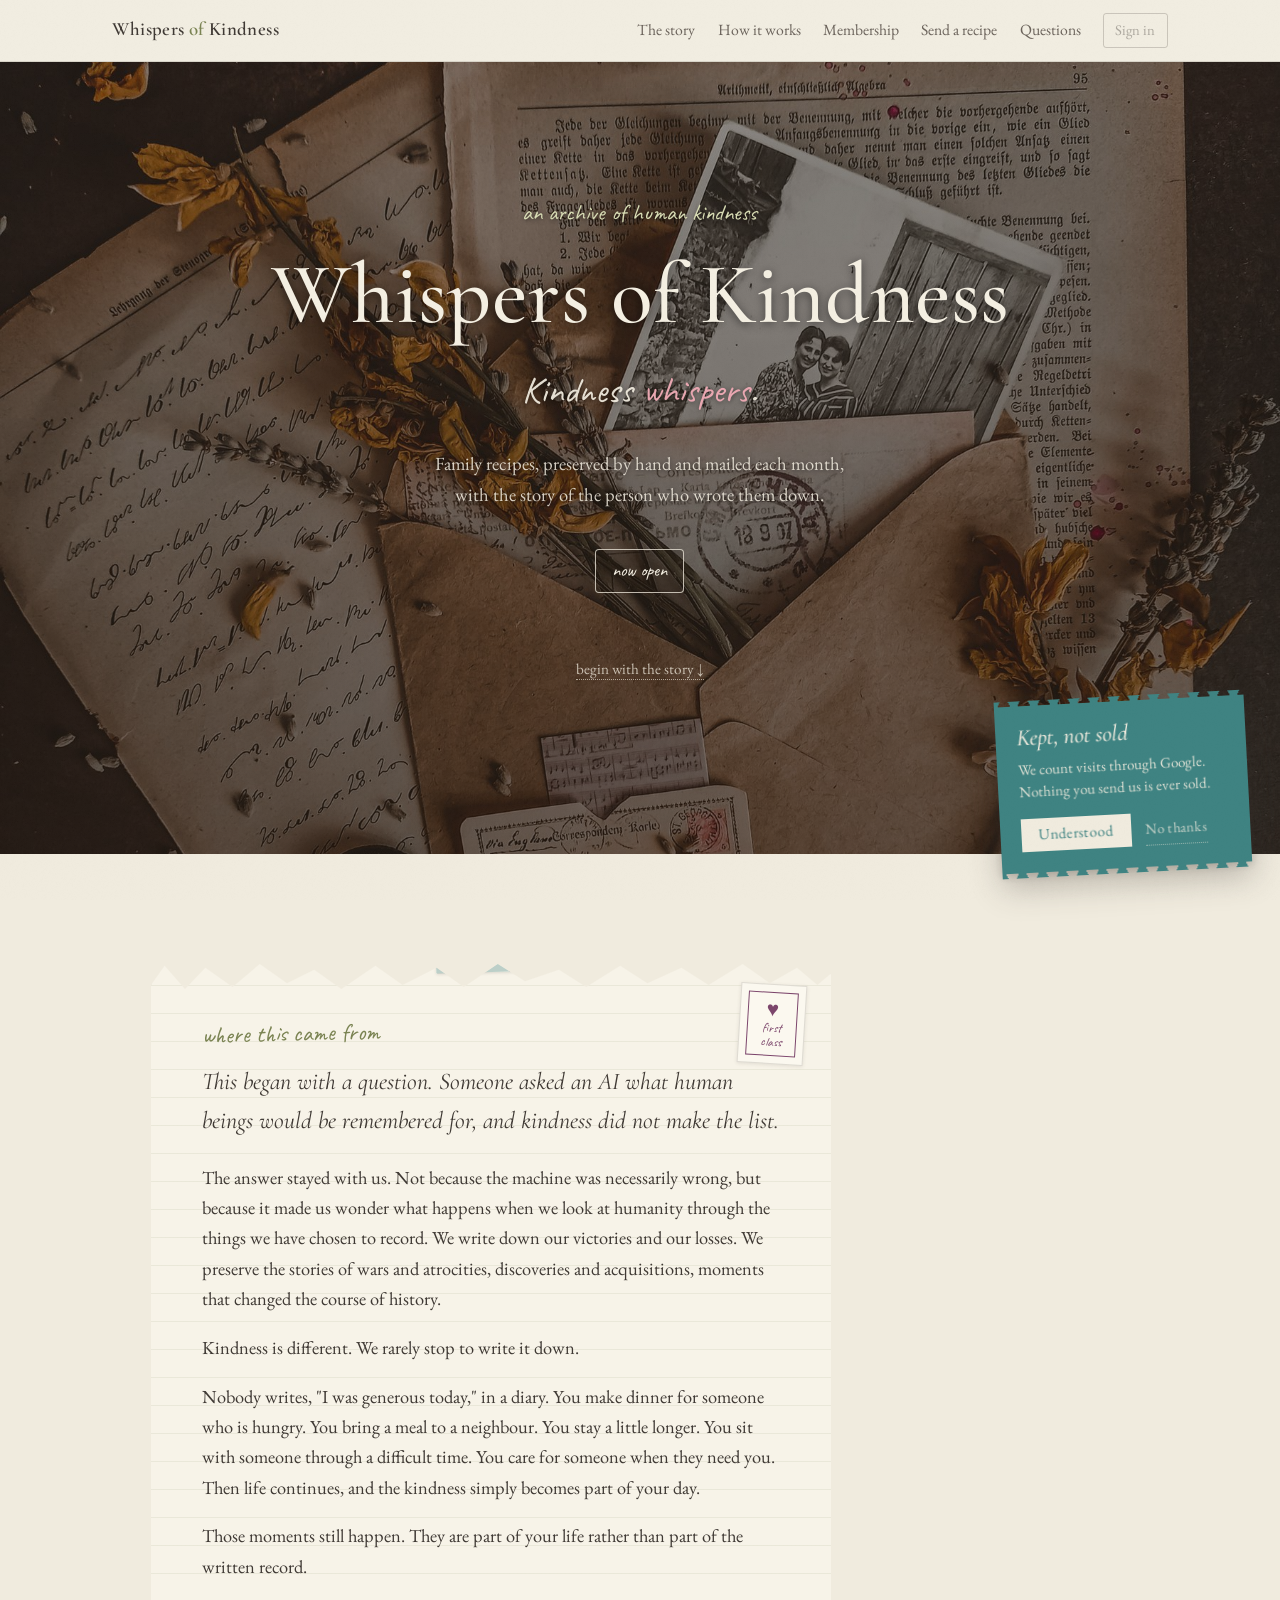
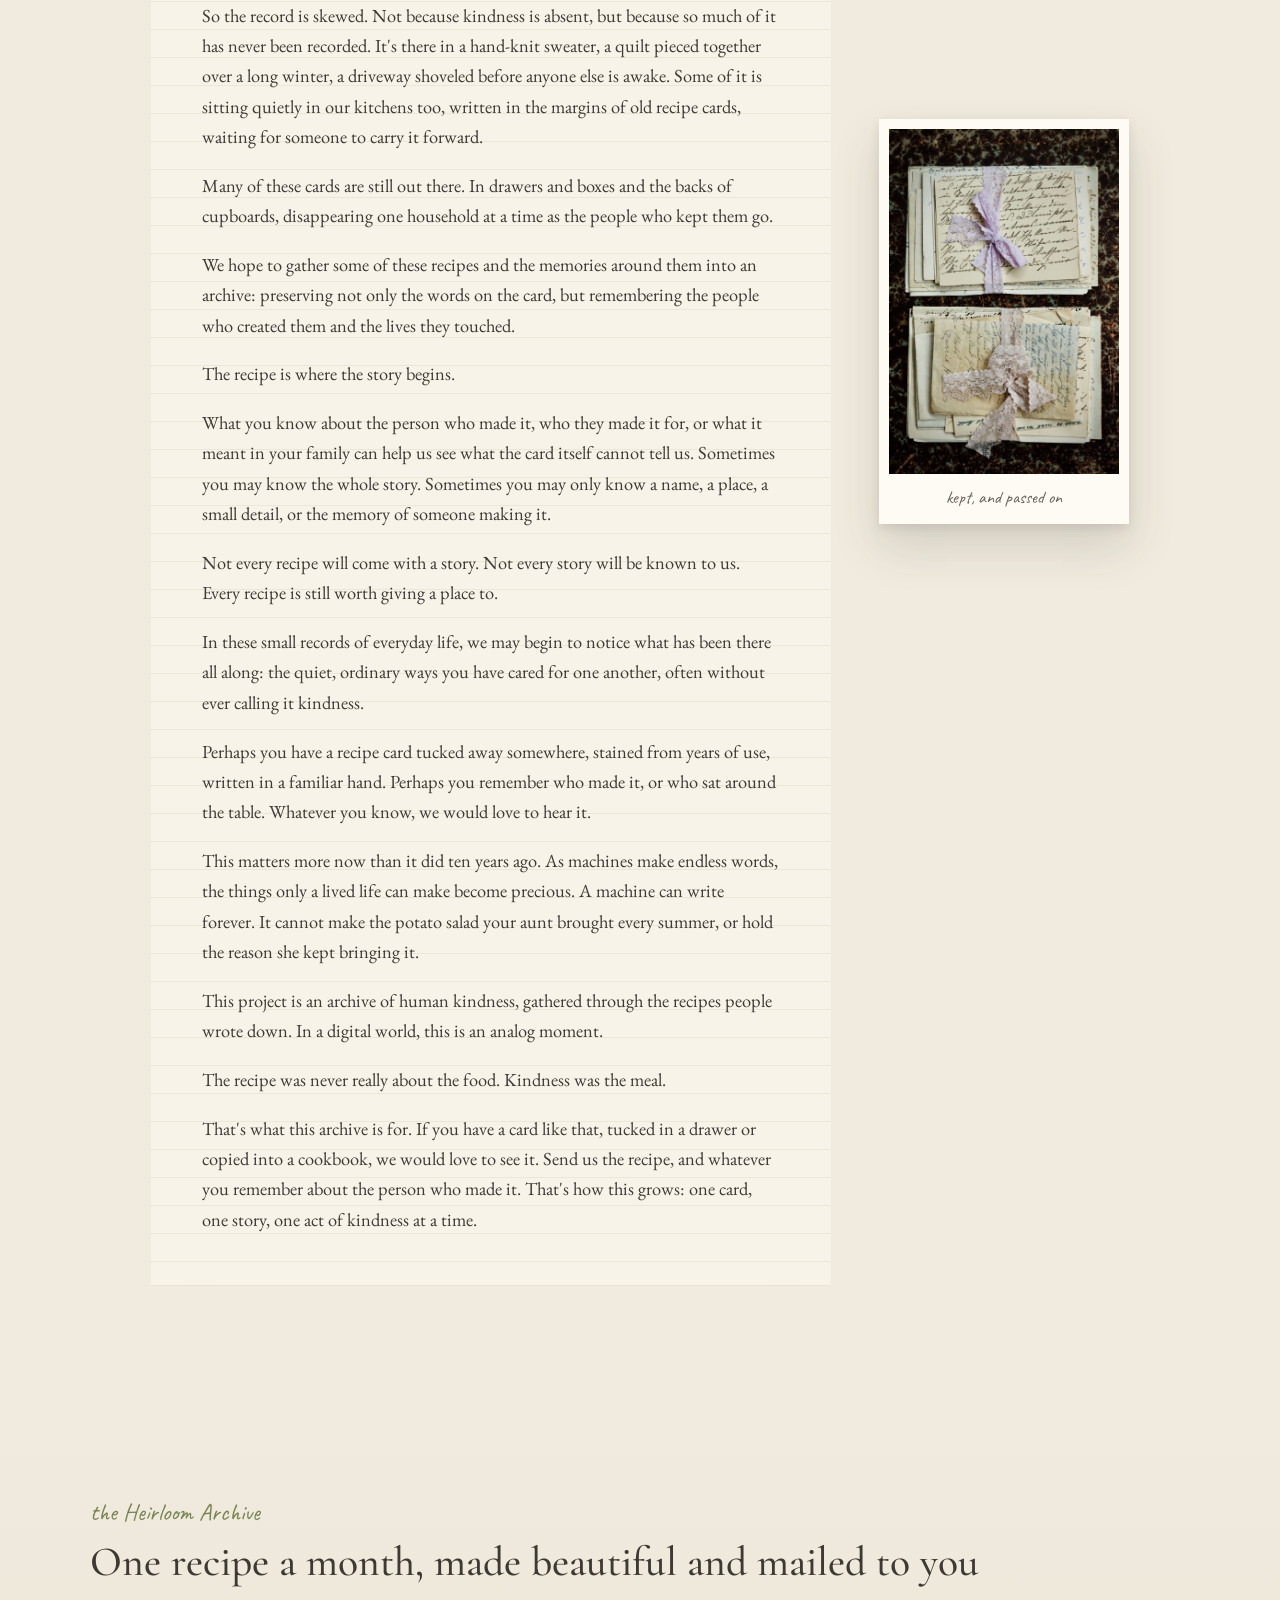
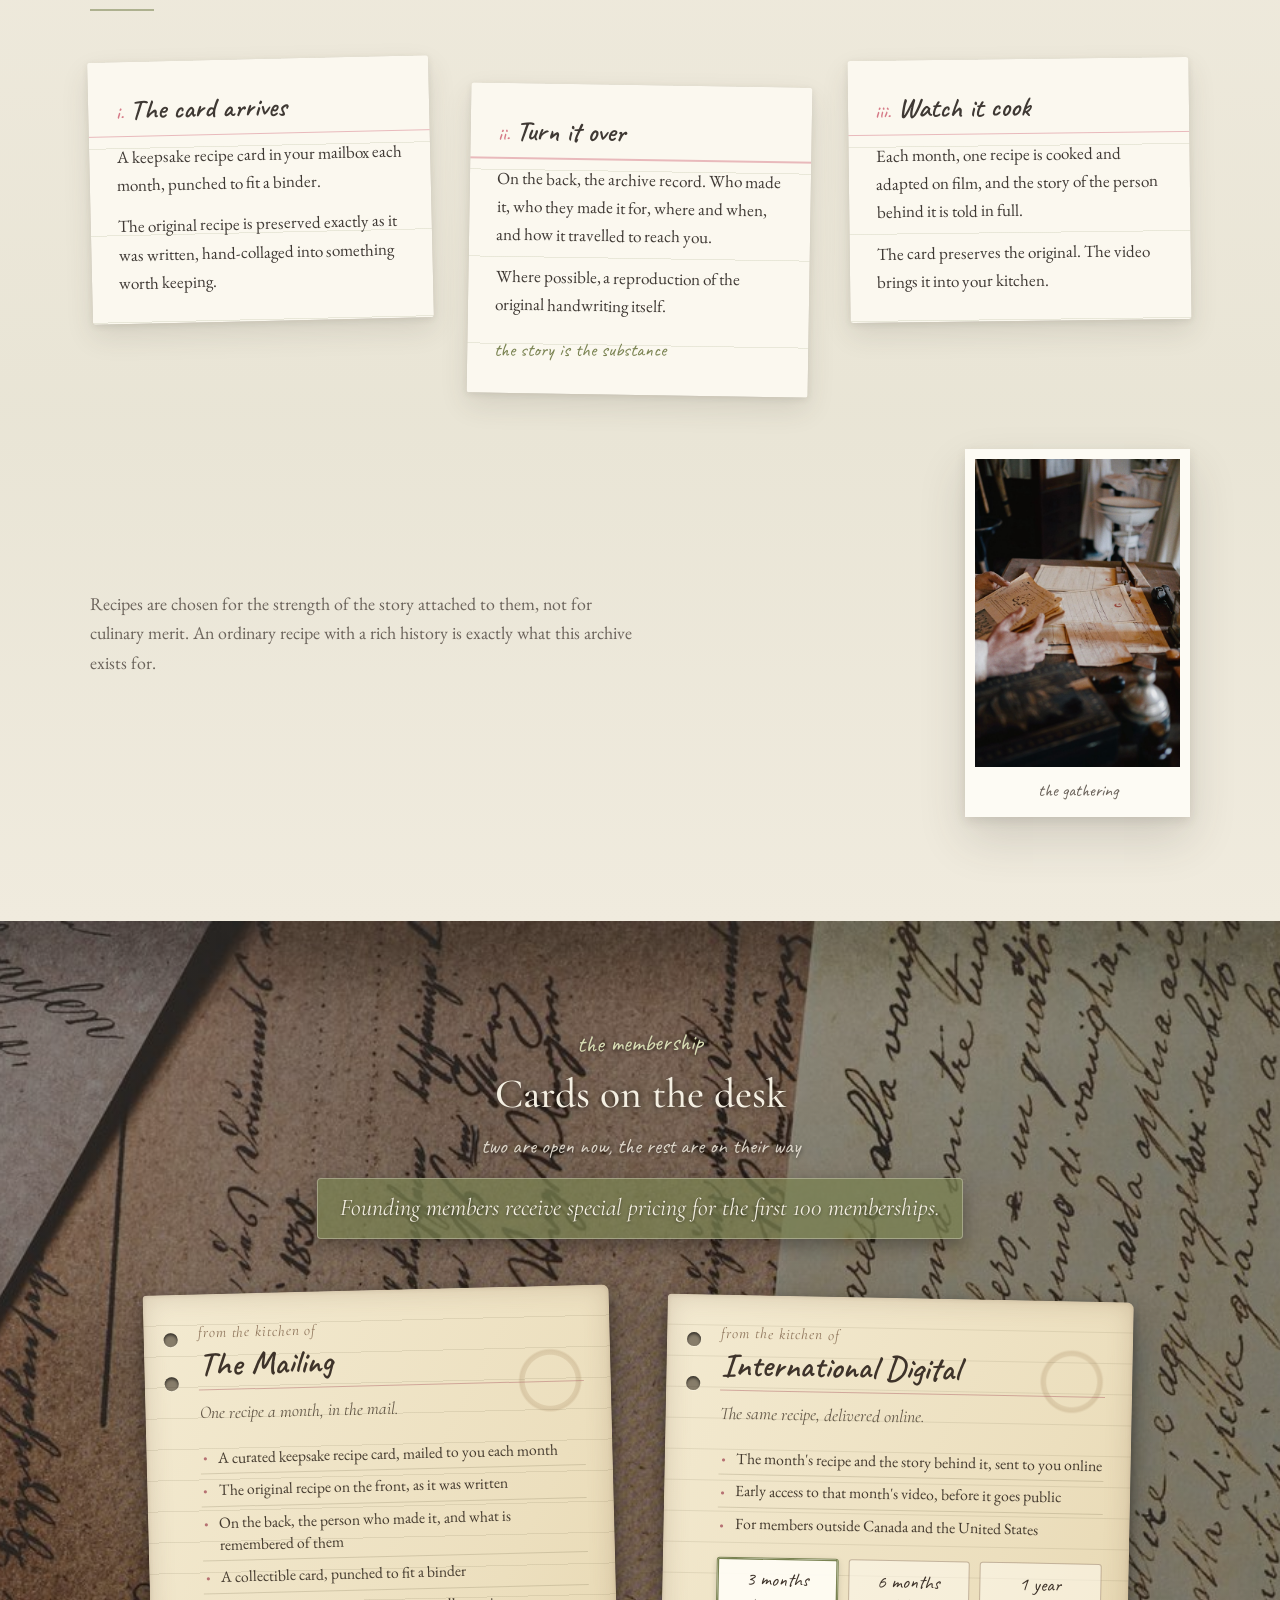
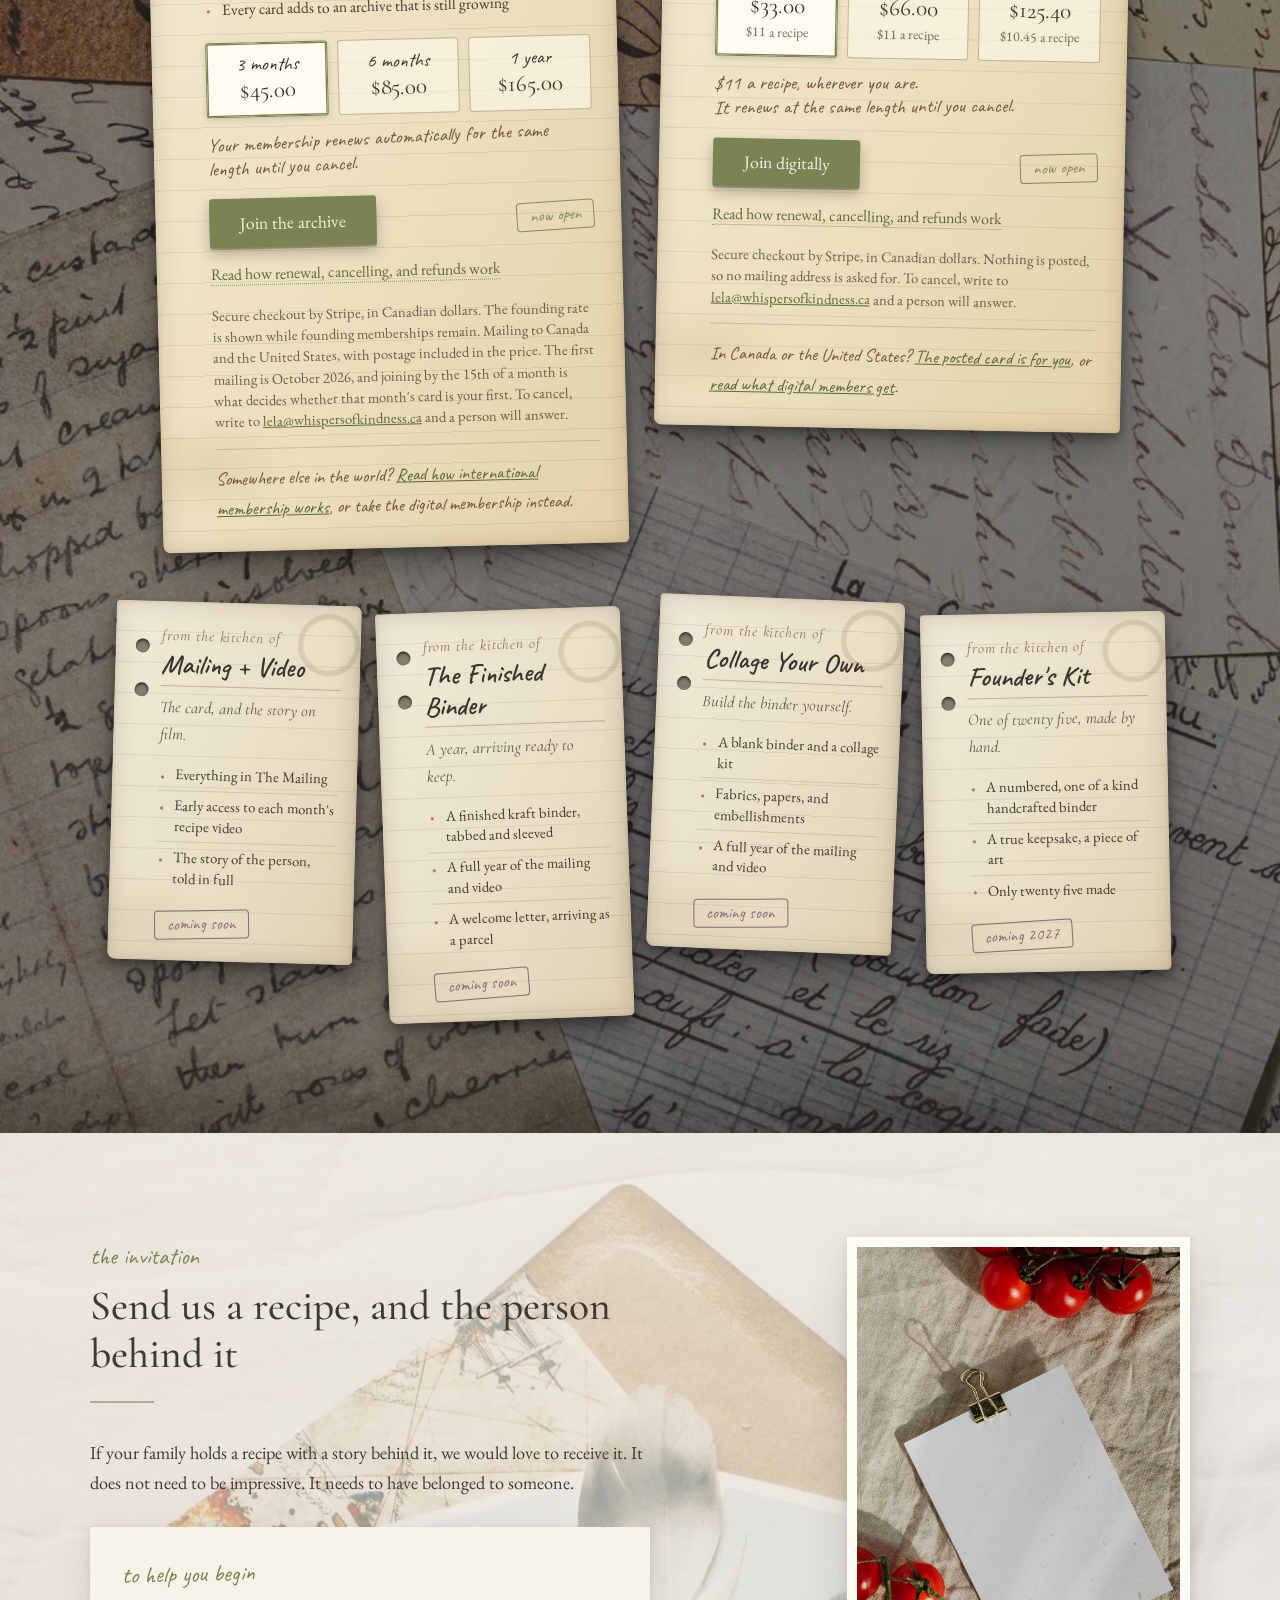
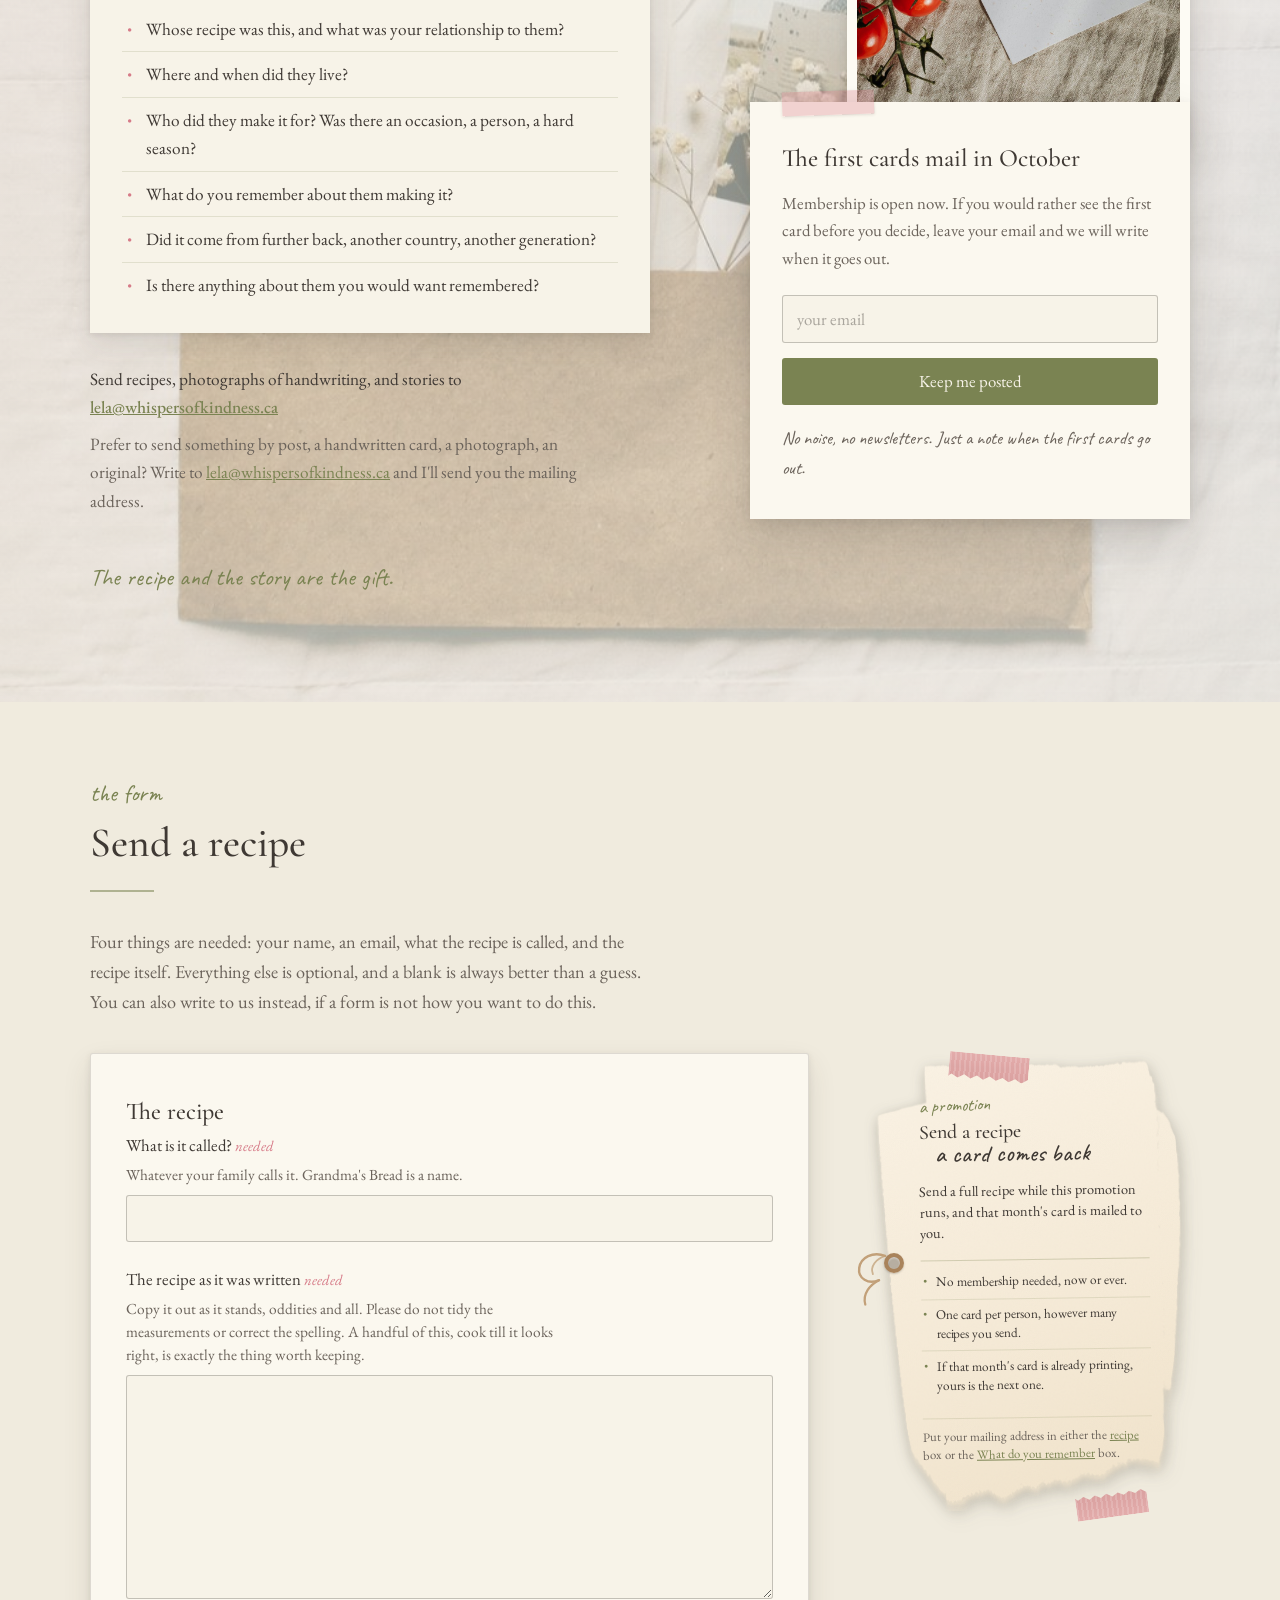
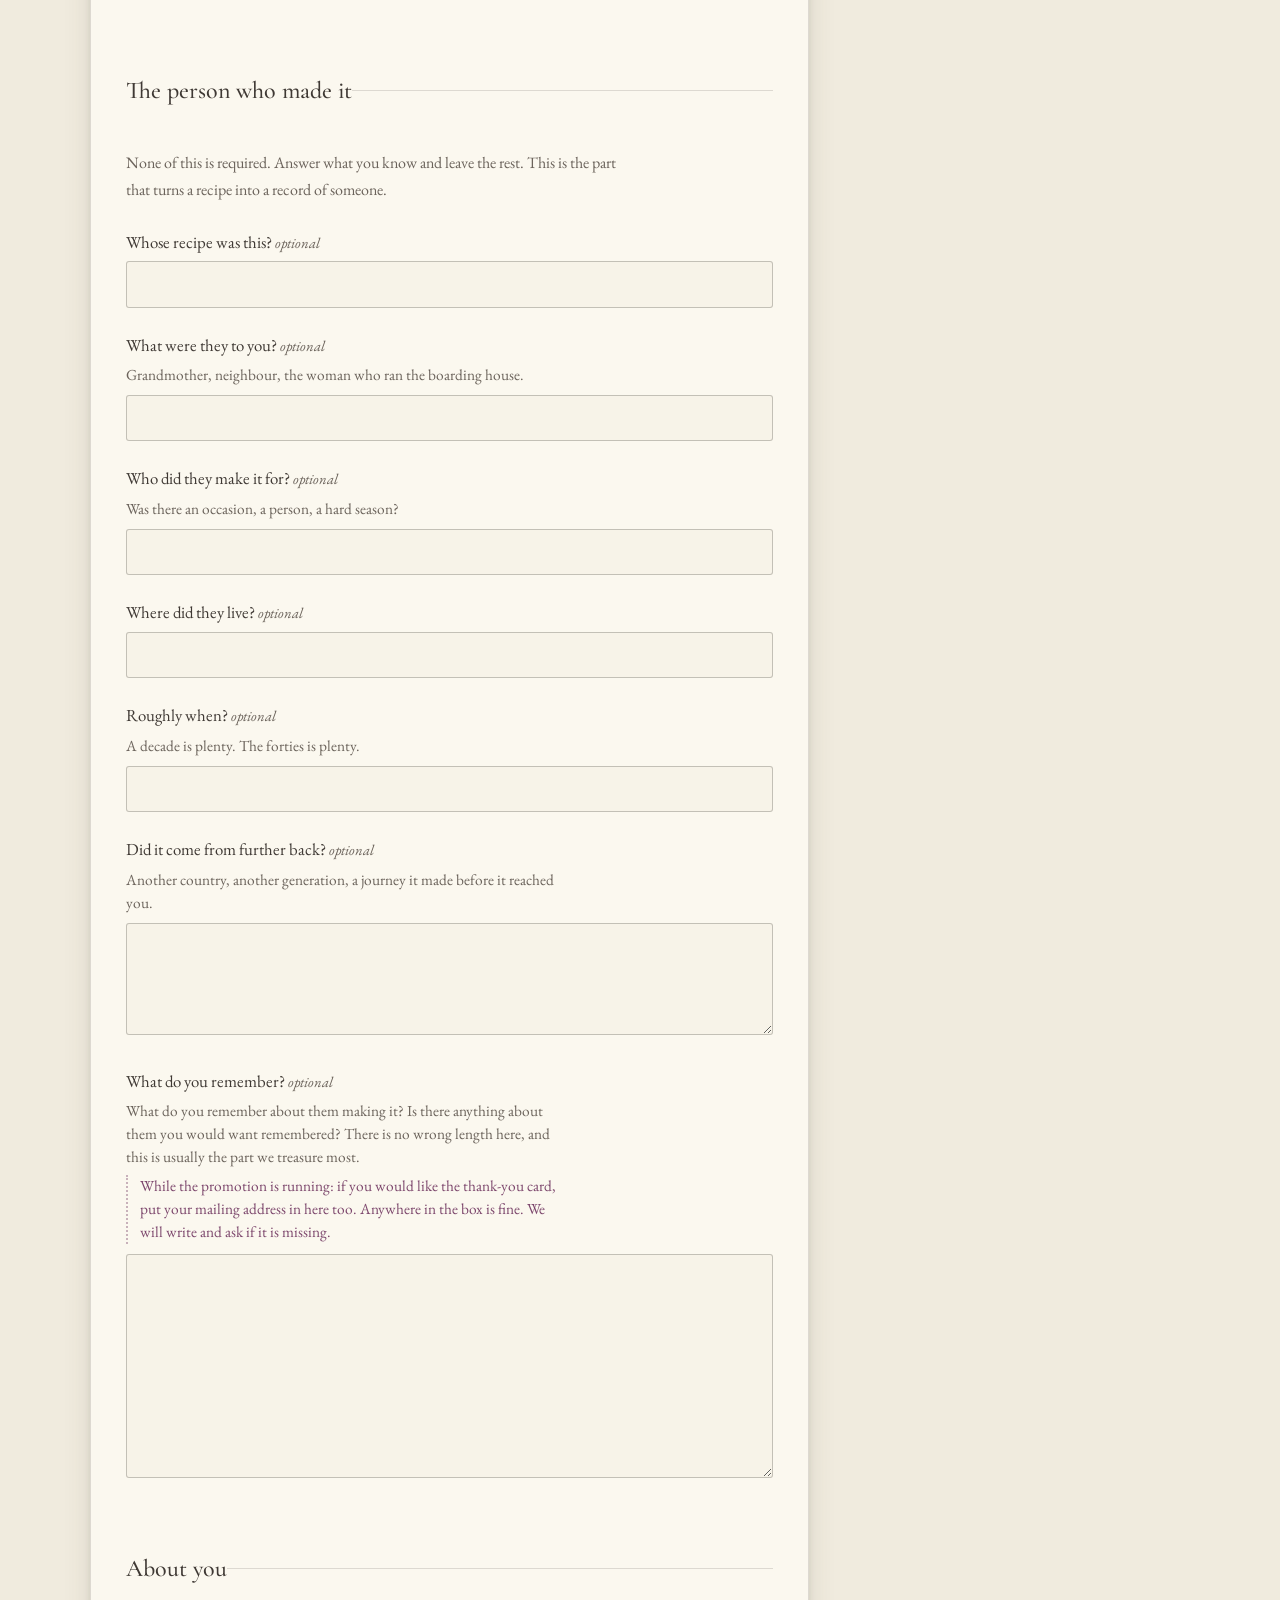
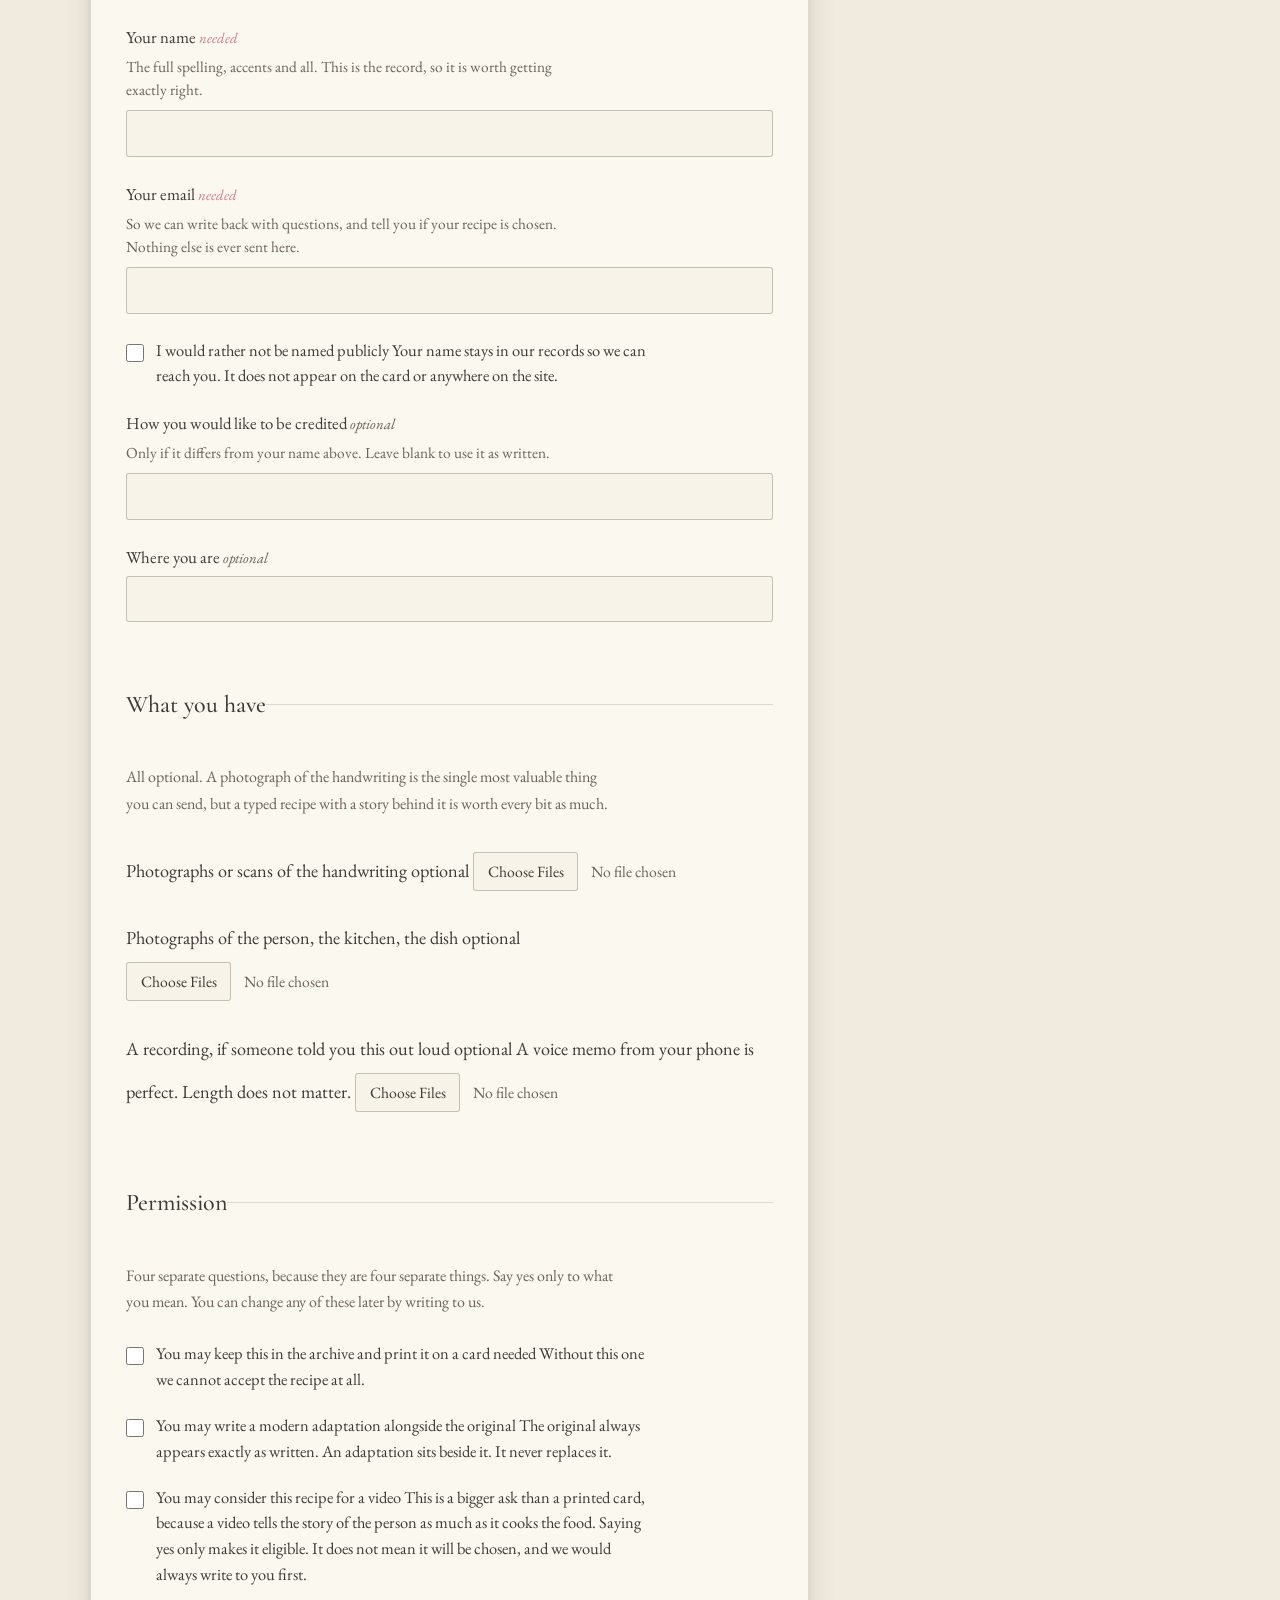
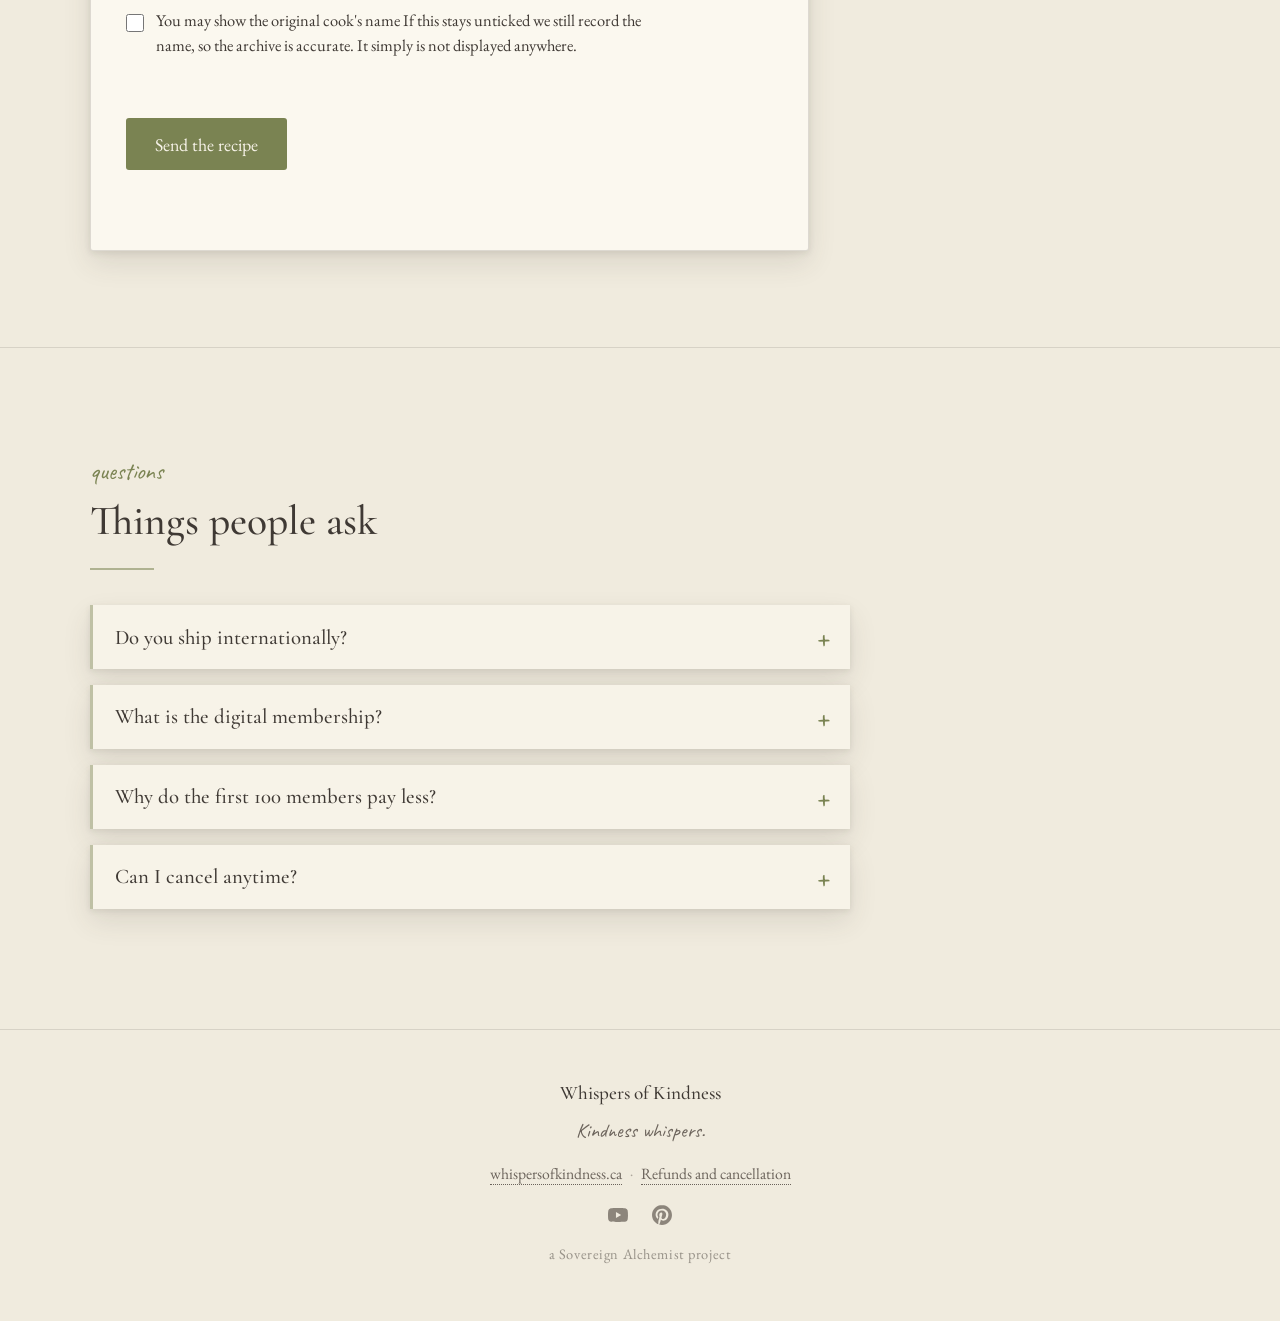
==== commit c4cca4c1: "Merge chunk-intro-offer-badge" ====
--- a/public/index.html
+++ b/public/index.html
@@ -1743,6 +1743,45 @@
 footer .flinks{ font-size:.98rem; color:var(--ink-soft); }
 footer .flinks a{ color:var(--ink-soft); text-decoration:none; border-bottom:1px dotted var(--ink-soft); }
 footer .fsep{ opacity:.5; padding:0 .5rem; }
+/* ---------- the two social links ----------------------------------------
+   Inline SVG rather than an icon font or a hosted image. Two reasons, and
+   the second is the one that matters: an icon font is a whole network
+   request for two glyphs, and anything loaded from another host is a third
+   party watching who reads this page. The consent stamp on this site exists
+   because analytics was made to ask first. Letting a CDN log every visitor
+   to fetch a play button would undo that quietly.
+
+   currentColor, so they inherit the same faded ink as the text links beside
+   them and there is one colour to change rather than three.
+
+   No dotted underline, unlike .flinks a. A dotted line under a glyph reads
+   as a mistake rather than as a link.
+   ---------------------------------------------------------------------- */
+footer .fsocial{
+  margin-top:1.1rem;
+  display:flex;
+  justify-content:center;
+  gap:1.5rem;
+}
+footer .fsocial a{
+  display:inline-flex;
+  color:var(--ink-soft);
+  border-bottom:0;
+  opacity:.75;
+  transition:opacity .2s ease, color .2s ease;
+}
+footer .fsocial a:hover{ opacity:1; color:var(--rose); }
+footer .fsocial a:focus-visible{
+  outline:2px solid var(--olive);
+  outline-offset:3px;
+  border-radius:2px;
+  opacity:1;
+}
+footer .fsocial svg{
+  width:20px; height:20px;
+  fill:currentColor;
+  display:block;
+}
 footer .fsa{
   margin-top:1.1rem;
   font-size:.9rem;
@@ -2600,6 +2639,17 @@
   <p class="fname">Whispers of Kindness</p>
   <p class="ftag">Kindness whispers.</p>
   <p class="flinks"><a href="https://whispersofkindness.ca">whispersofkindness.ca</a><span class="fsep">·</span><a href="/refunds.html">Refunds and cancellation</a></p>
+  <!-- The label is on the link and the glyph is hidden from screen readers.
+       An SVG path announced on its own is noise, and "YouTube" alone would
+       not say whose. -->
+  <p class="fsocial">
+    <a href="https://www.youtube.com/@Whispers-Of-Kindness" aria-label="Whispers of Kindness on YouTube" target="_blank" rel="noopener noreferrer">
+      <svg viewBox="0 0 24 24" aria-hidden="true" focusable="false"><path d="M23.498 6.186a3.016 3.016 0 0 0-2.122-2.136C19.505 3.545 12 3.545 12 3.545s-7.505 0-9.377.505A3.017 3.017 0 0 0 .502 6.186C0 8.07 0 12 0 12s0 3.93.502 5.814a3.016 3.016 0 0 0 2.122 2.136c1.871.505 9.376.505 9.376.505s7.505 0 9.377-.505a3.015 3.015 0 0 0 2.122-2.136C24 15.93 24 12 24 12s0-3.93-.502-5.814zM9.545 15.568V8.432L15.818 12l-6.273 3.568z"/></svg>
+    </a>
+    <a href="https://www.pinterest.com/Whispers_of_kindness/" aria-label="Whispers of Kindness on Pinterest" target="_blank" rel="noopener noreferrer">
+      <svg viewBox="0 0 24 24" aria-hidden="true" focusable="false"><path d="M12.017 0C5.396 0 .029 5.367.029 11.987c0 5.079 3.158 9.417 7.618 11.162-.105-.949-.199-2.403.041-3.439.219-.937 1.406-5.957 1.406-5.957s-.359-.72-.359-1.781c0-1.663.967-2.911 2.168-2.911 1.024 0 1.518.769 1.518 1.688 0 1.029-.653 2.567-.992 3.992-.285 1.193.6 2.165 1.775 2.165 2.128 0 3.768-2.245 3.768-5.487 0-2.861-2.063-4.869-5.008-4.869-3.41 0-5.409 2.562-5.409 5.199 0 1.033.394 2.143.889 2.741.099.12.112.225.085.345-.09.375-.293 1.199-.334 1.363-.053.225-.172.271-.401.165-1.495-.69-2.433-2.878-2.433-4.646 0-3.776 2.748-7.252 7.92-7.252 4.158 0 7.392 2.967 7.392 6.923 0 4.135-2.607 7.462-6.233 7.462-1.214 0-2.354-.629-2.758-1.379l-.749 2.848c-.269 1.045-1.004 2.352-1.498 3.146 1.123.345 2.306.535 3.55.535 6.607 0 11.985-5.365 11.985-11.987C23.97 5.39 18.592.026 11.985.026L12.017 0z"/></svg>
+    </a>
+  </p>
   <p class="fsa">a Sovereign Alchemist project</p>
 </footer>
 
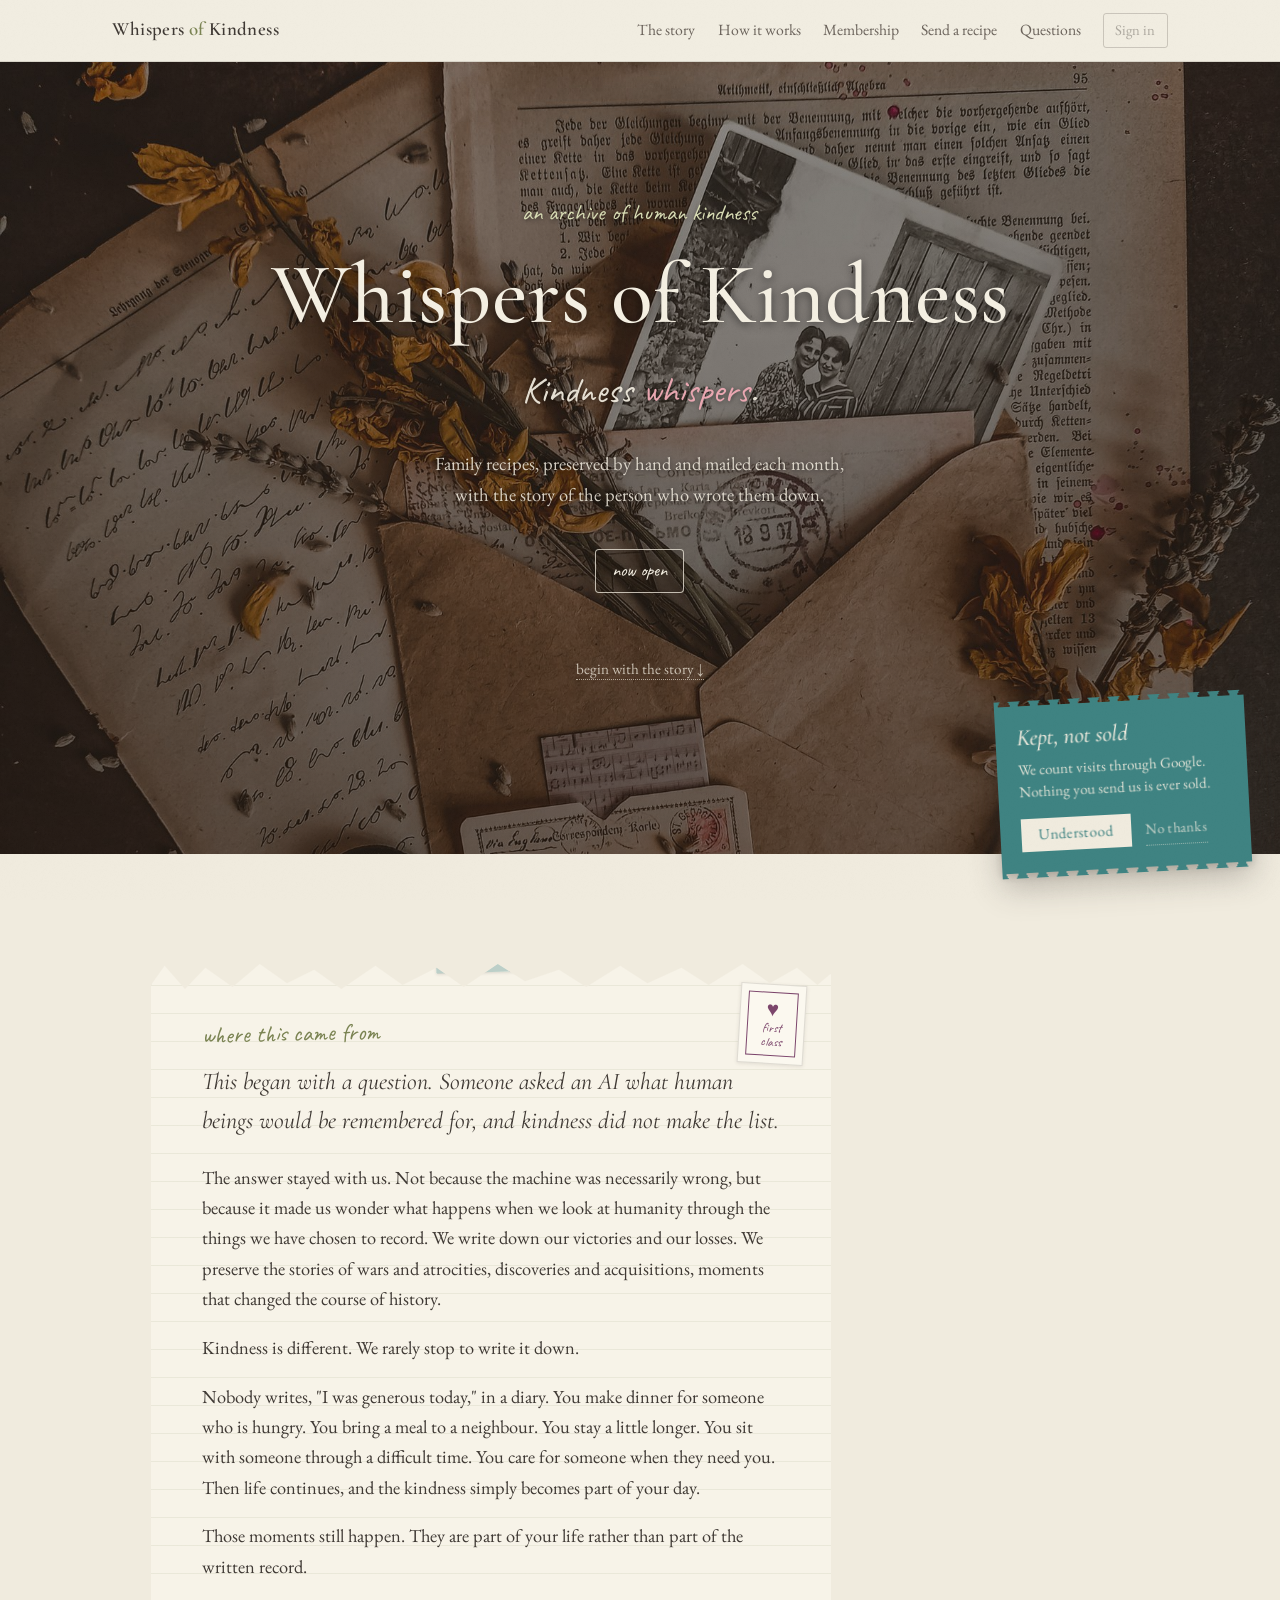
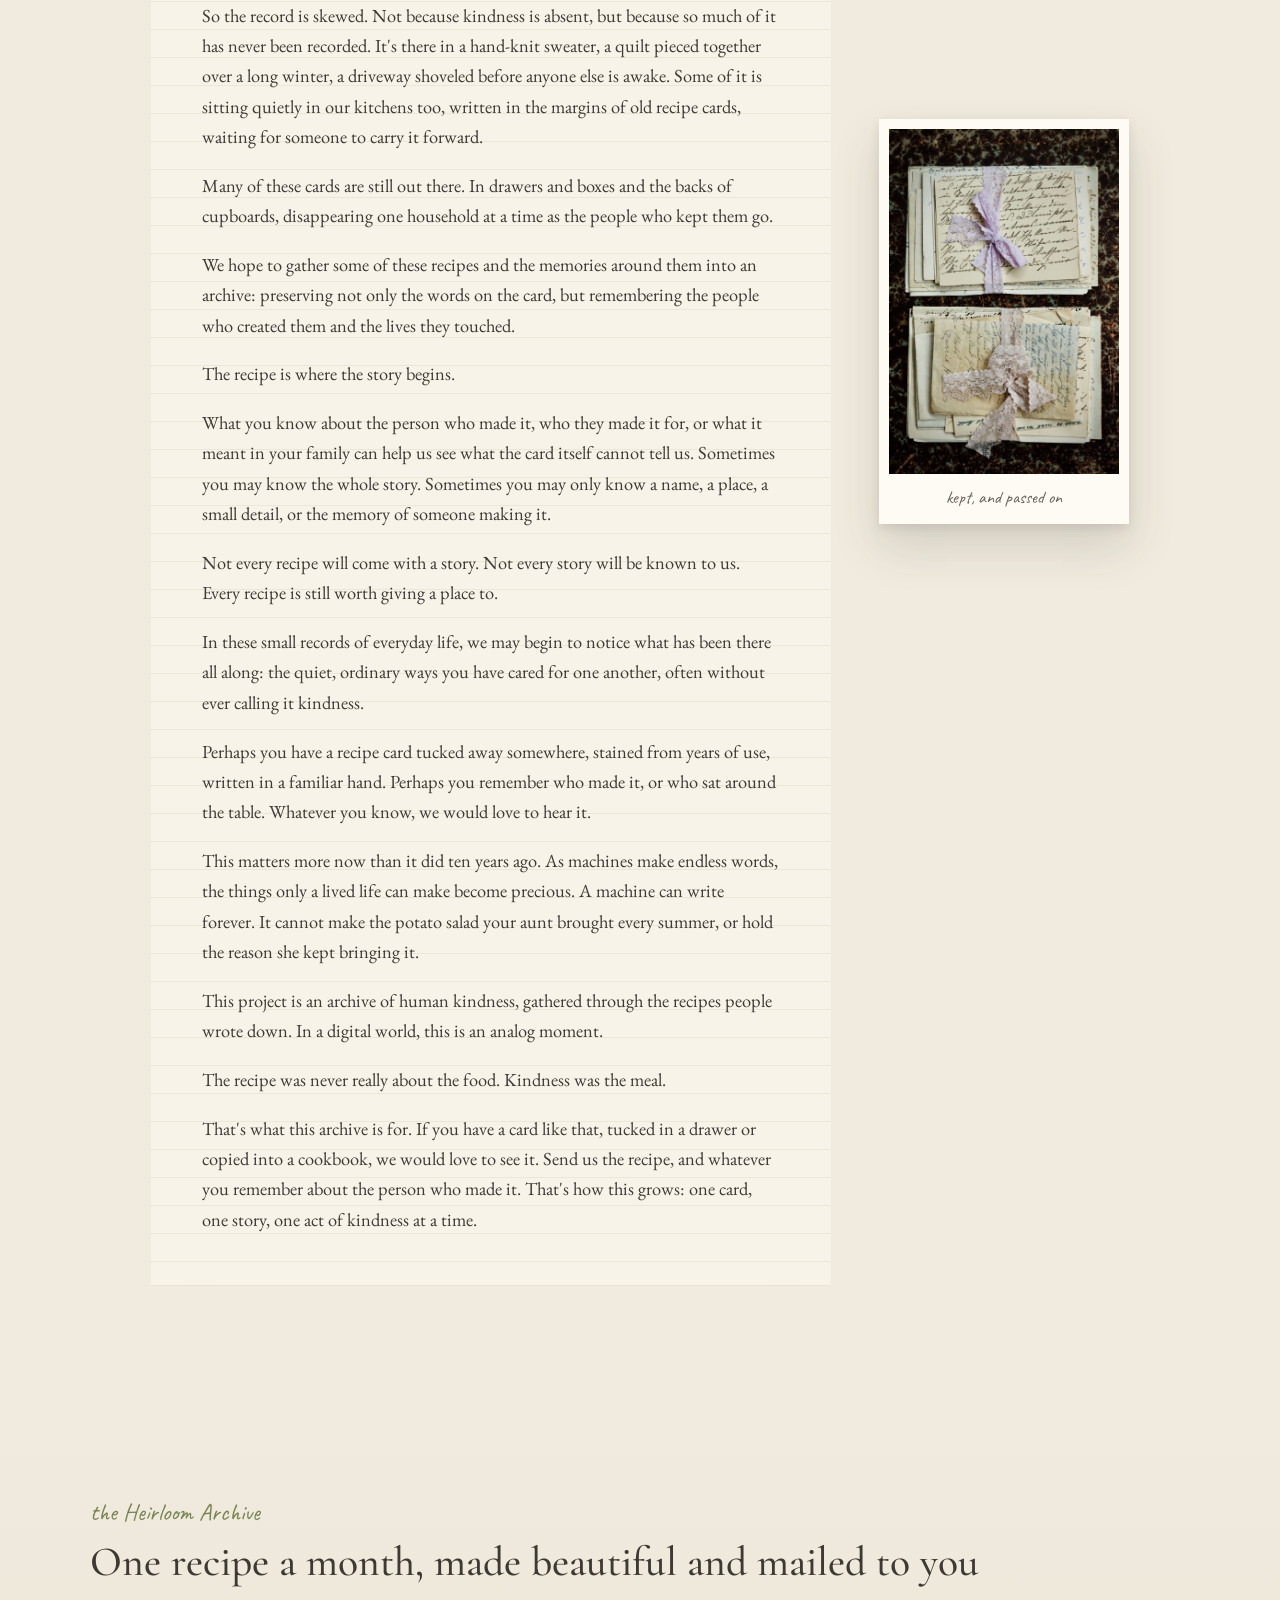
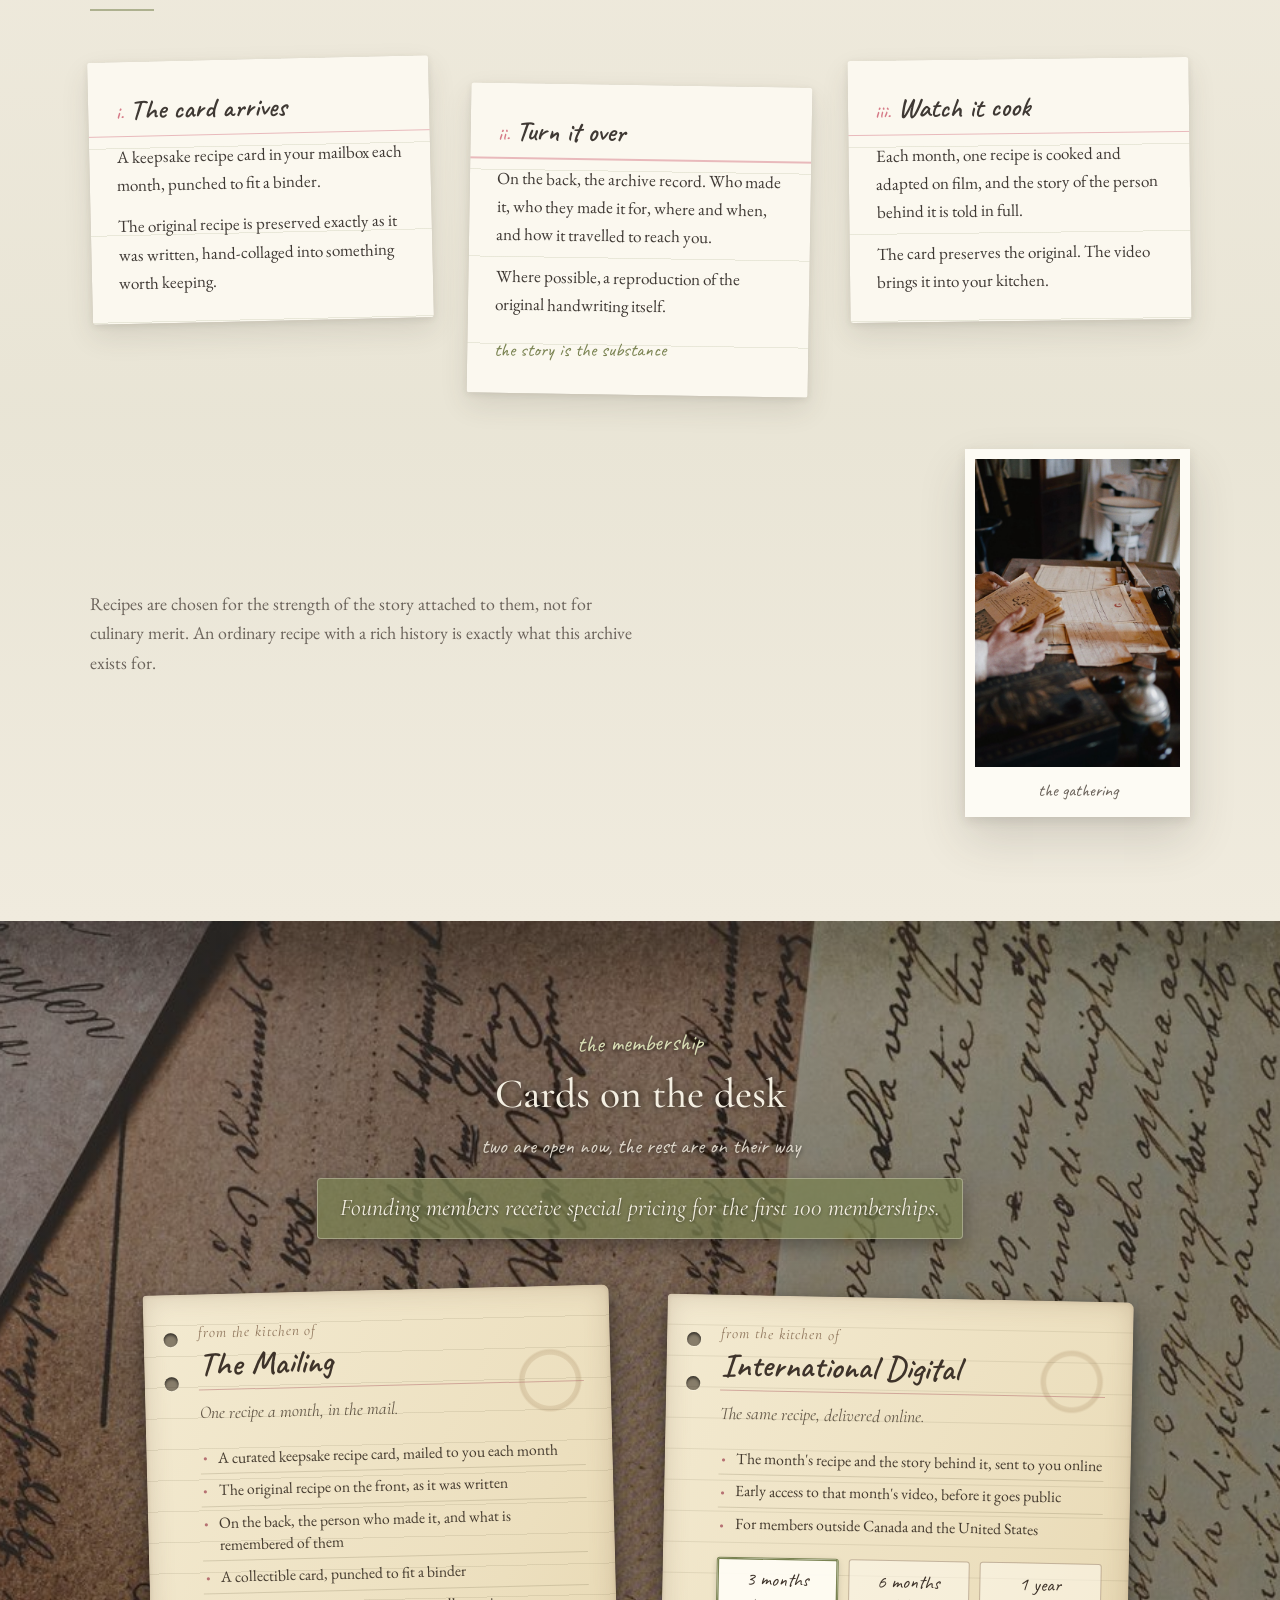
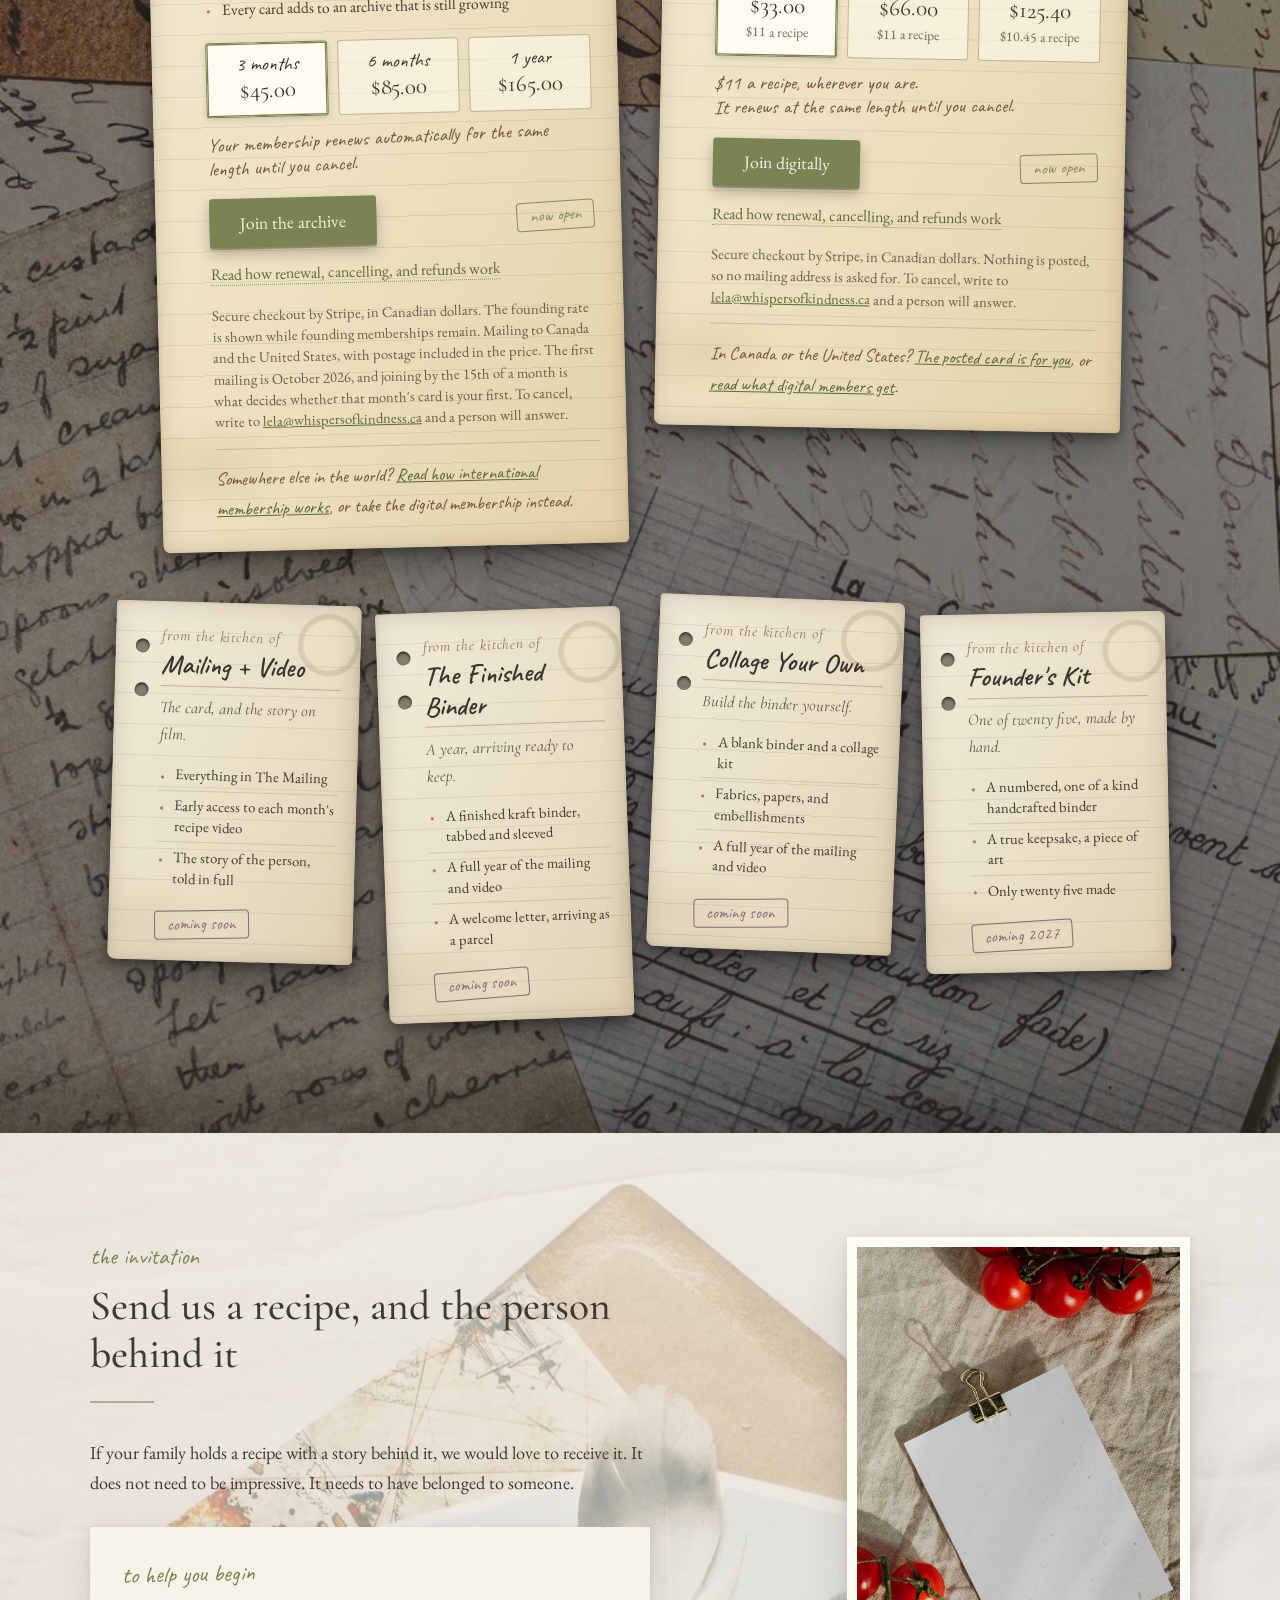
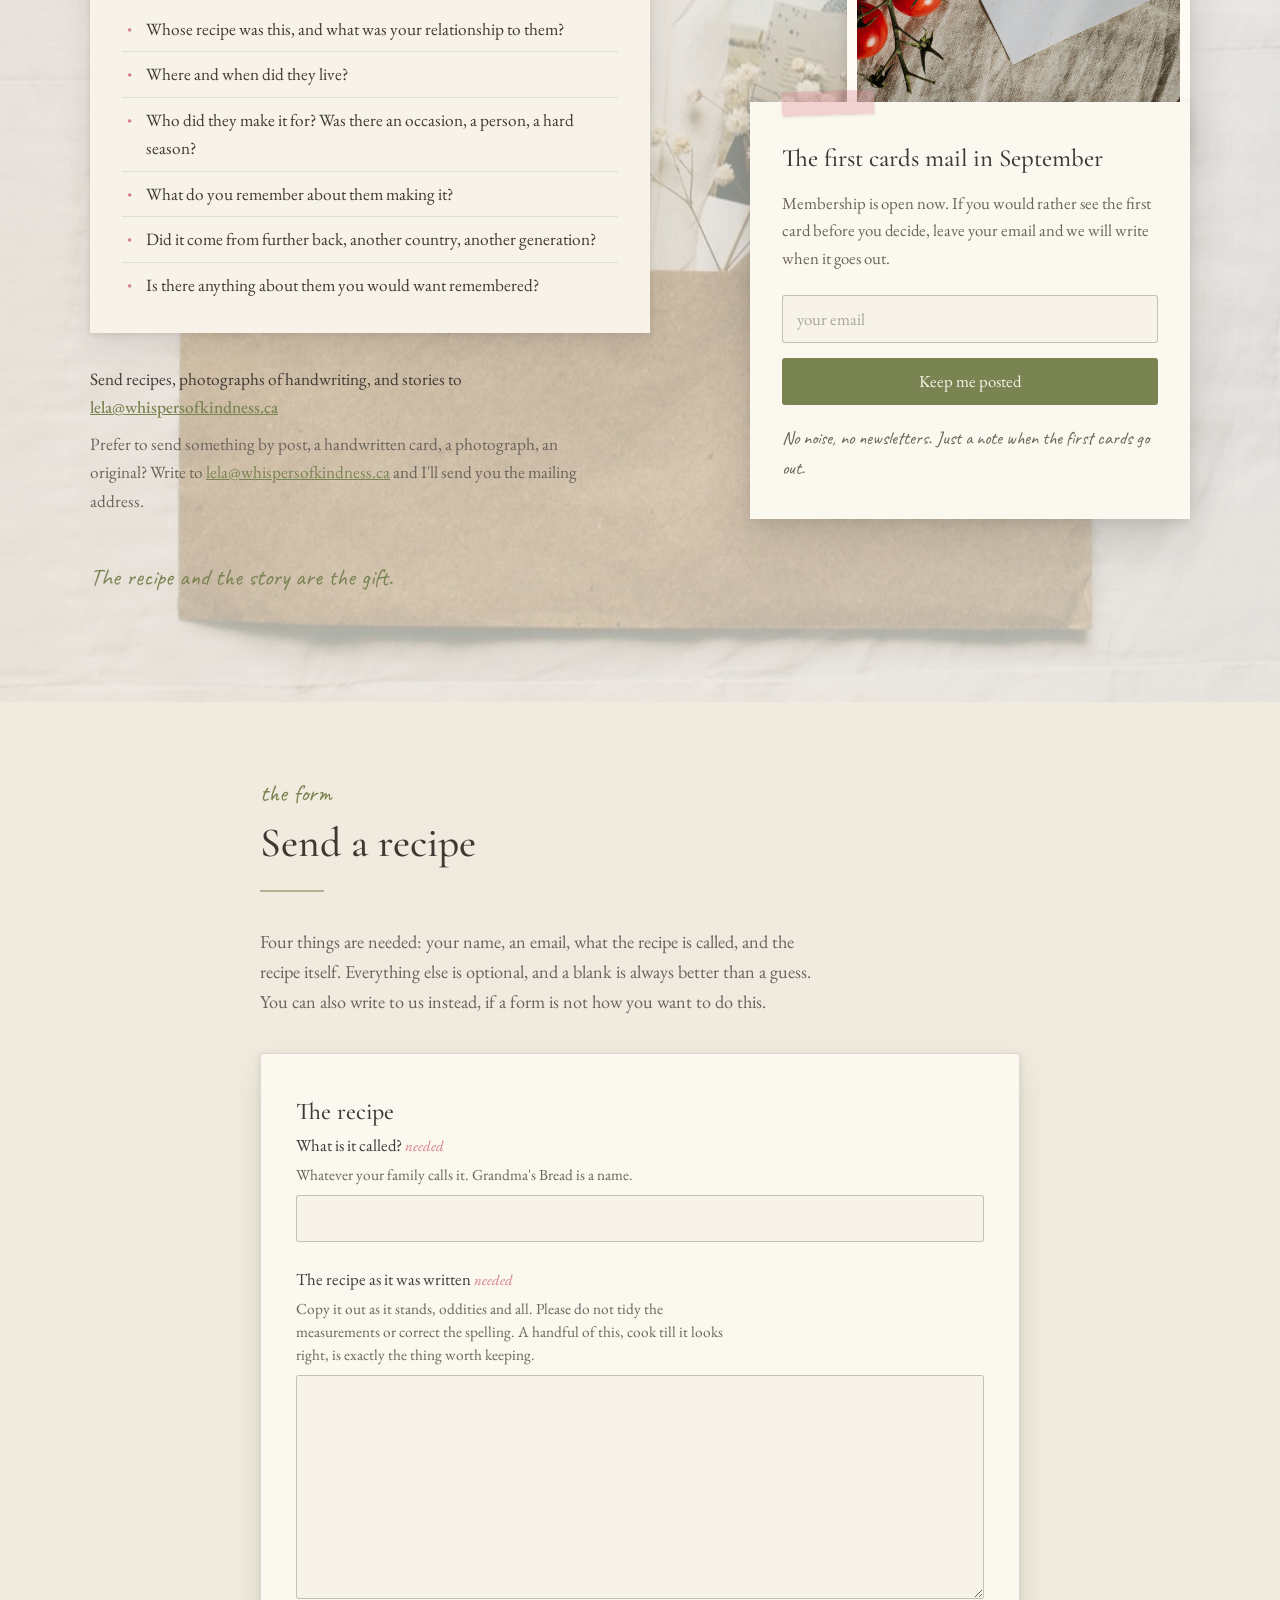
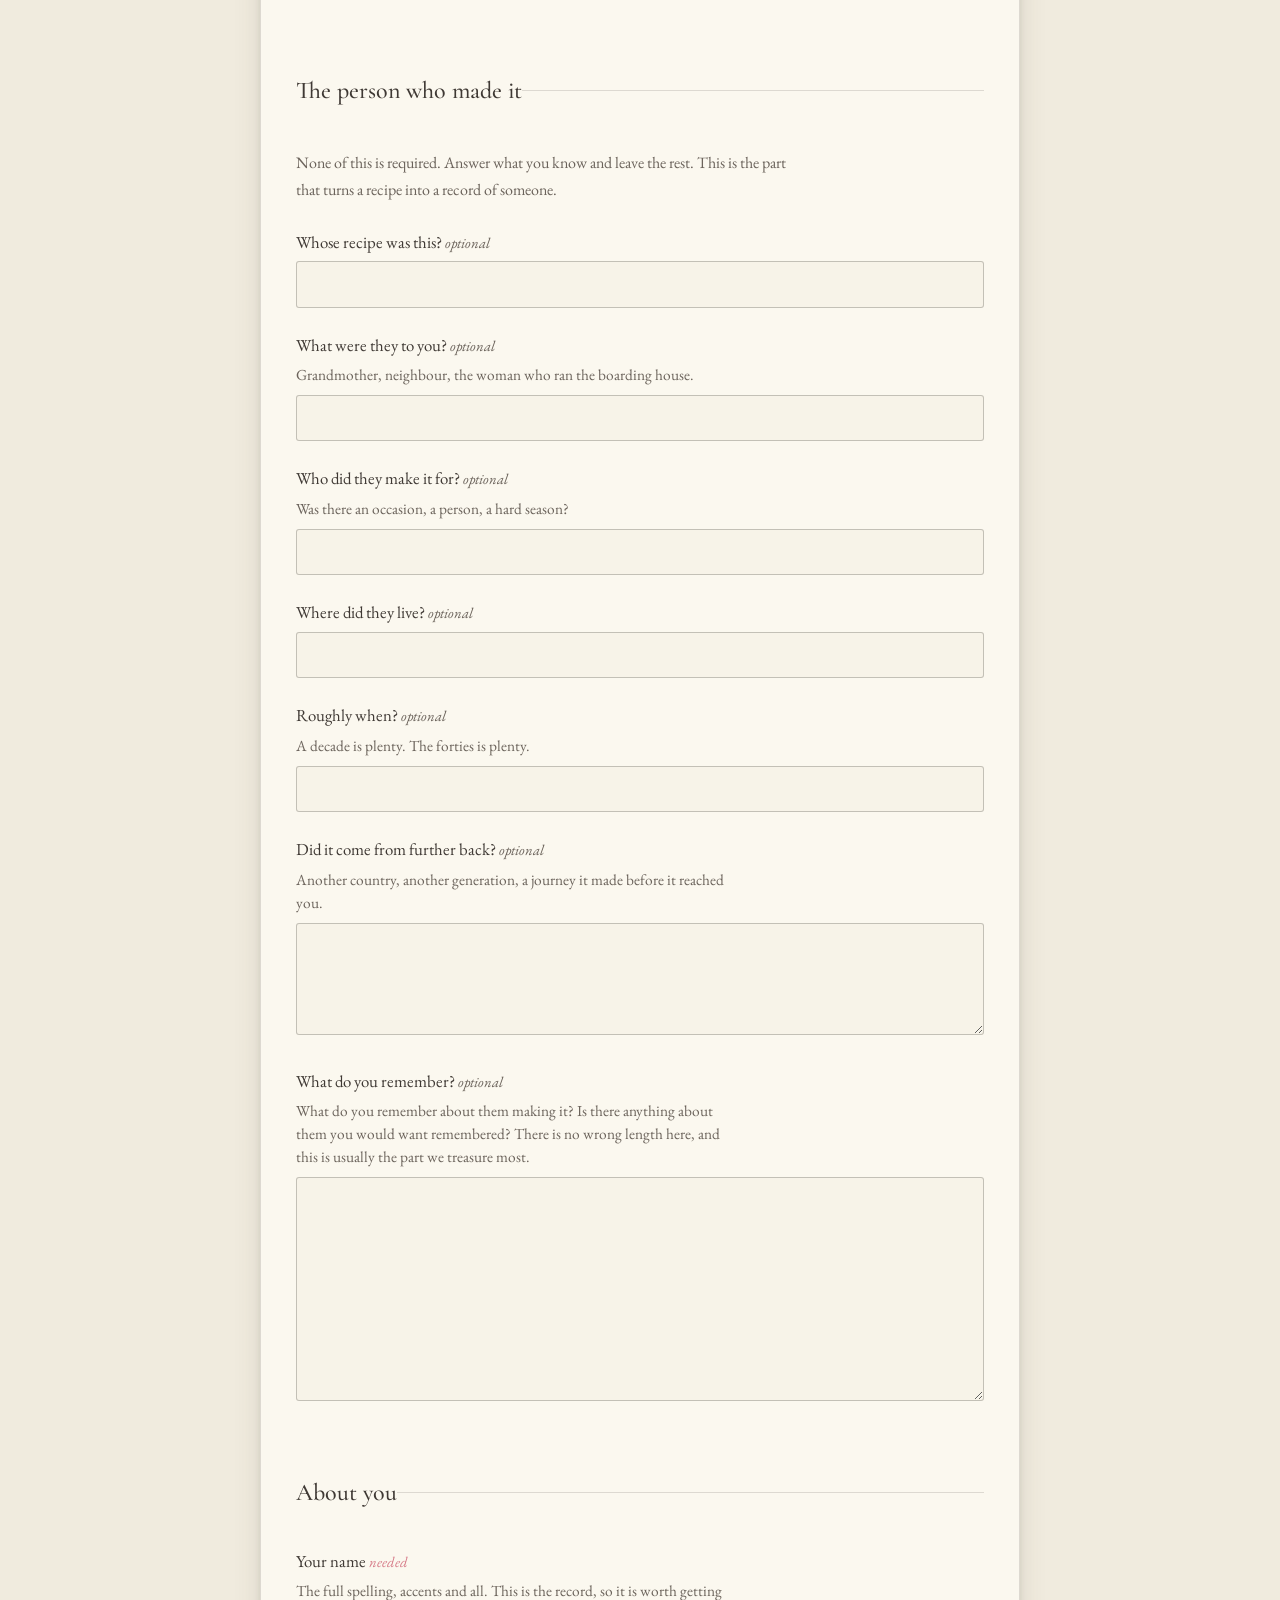
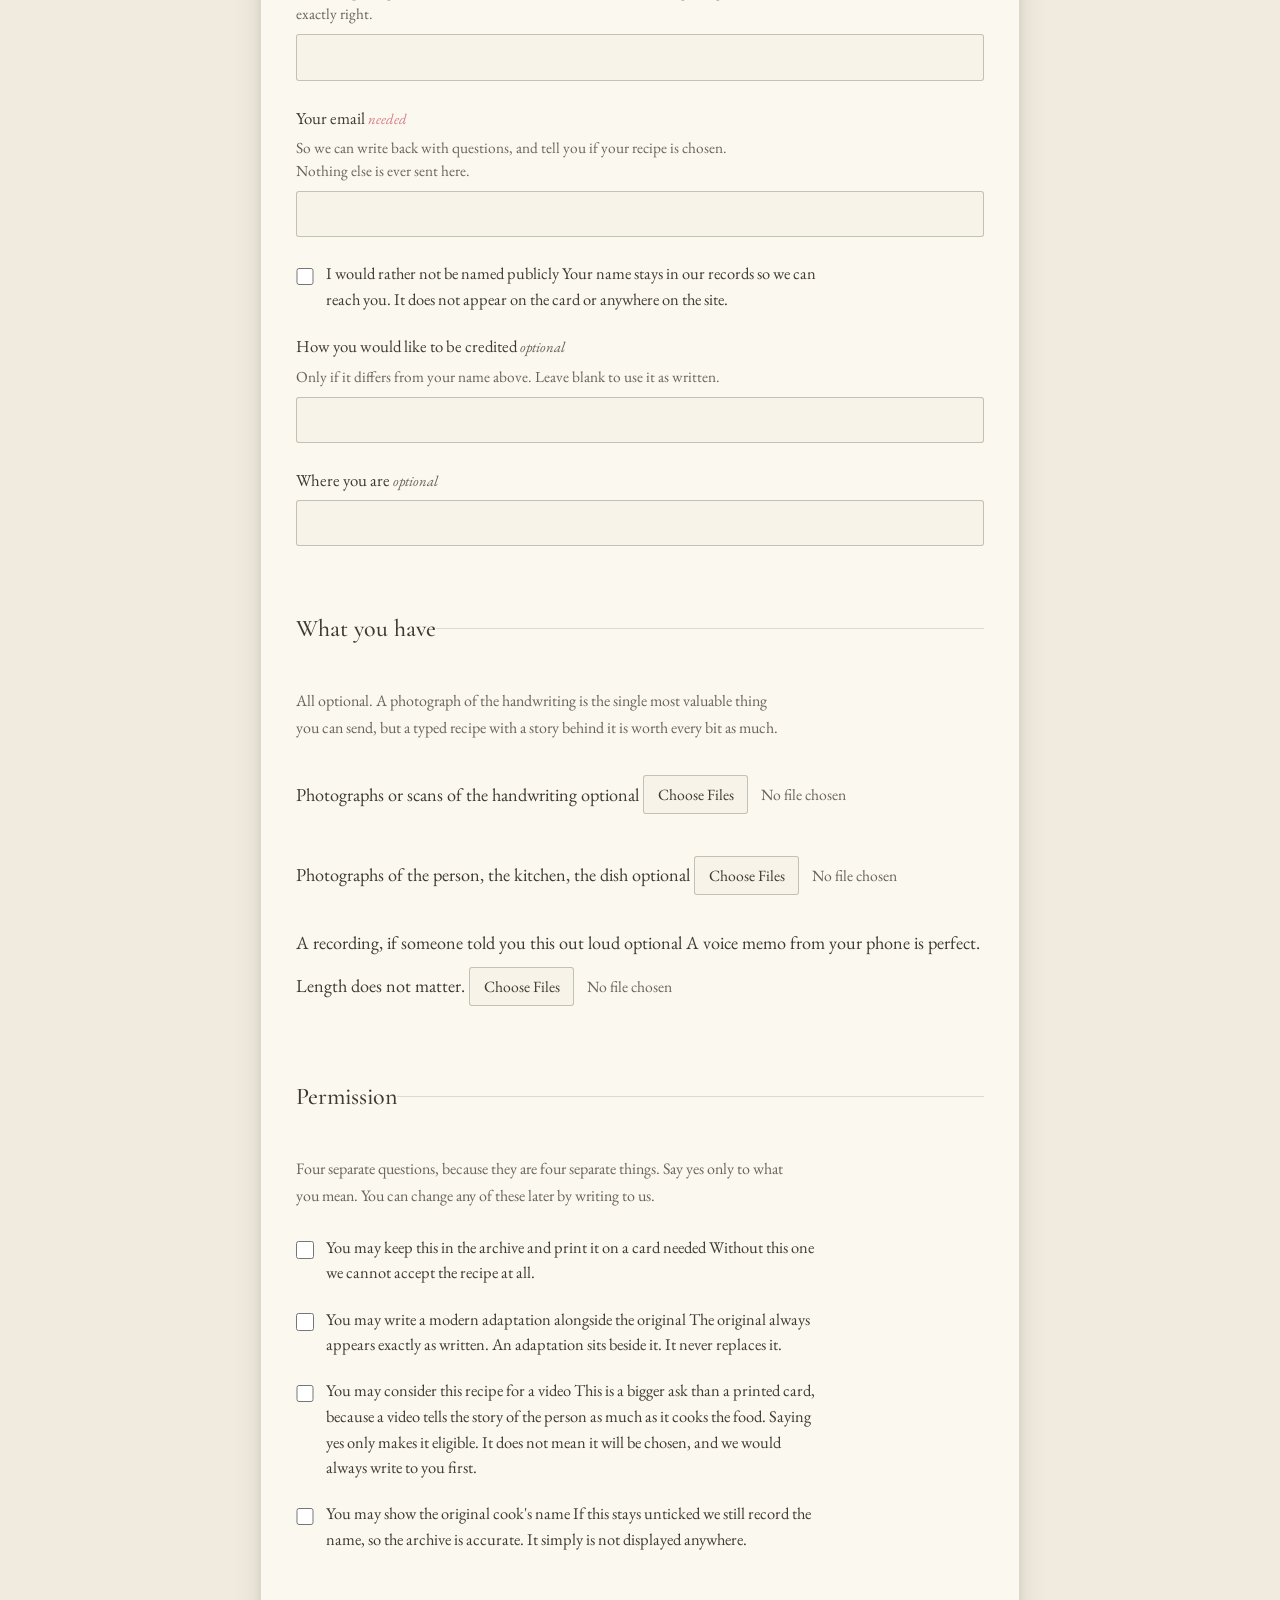
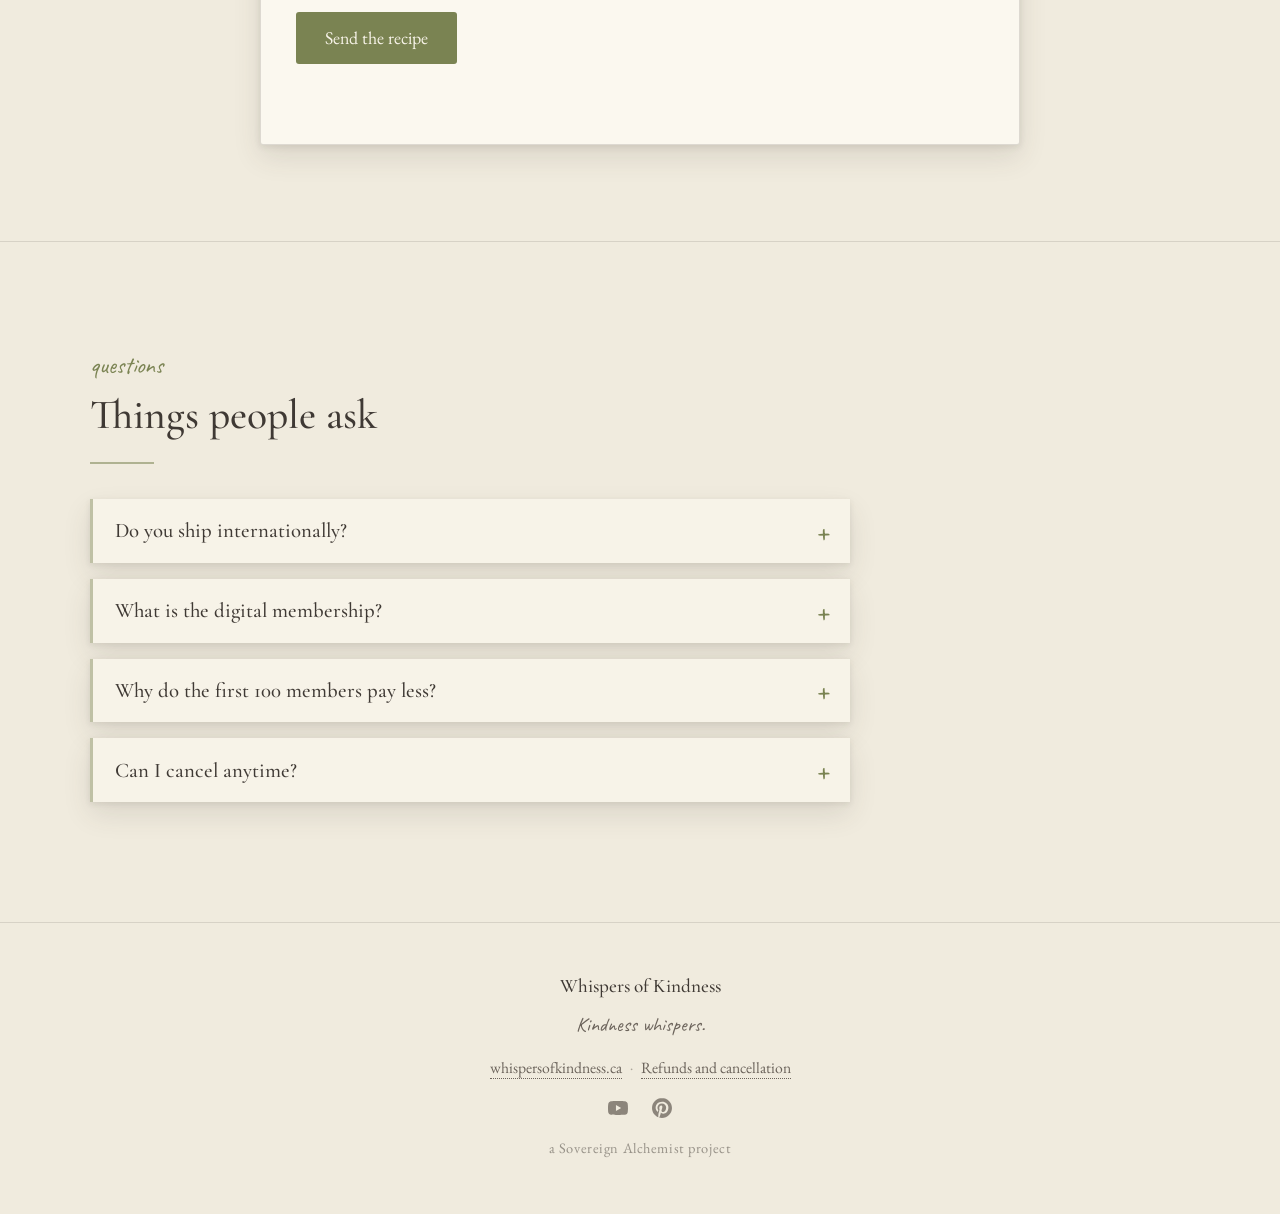
==== commit f83a82cc: "Merge chunk-footer-social-icons" ====
--- a/public/index.html
+++ b/public/index.html
@@ -692,268 +692,6 @@
   font-size:1.3rem;
   line-height:1.2;
 }
-/* ---------- the offer tag -----------------------------------------------
-   The promotional element beside the Send a recipe form.
-
-   Named functionally. What this is called has not been decided, and a class
-   named after a slogan has to be renamed the day the slogan changes.
-
-   ONE SHEET, 19 August 2026. It was three stacked papers, kraft and sage
-   behind cream. Both are gone, and the small leaf sprig with them. What is
-   left is the construction from Pela's own sticker reduced to the parts
-   that carry meaning: torn cream paper, a strip of tape holding it down, the
-   grommet and twine it hangs by, and the flowers.
-
-   THE EDGE IS A PHOTOGRAPH, images/torn-edge-mask.png, cut from Pela's own
-   torn sheet and used as a mask. Nothing is generated any more, so the two
-   feTurbulence filters that used to tear the layers behind are gone too.
-
-   SIZE. It is deliberately small and roughly the proportion of the paper in
-   the reference, near square rather than tall. When the copy grew, the tag
-   grew with it and turned into a column, which is the shape a tag is not.
-   The wording and the type were tightened instead. If more has to be said
-   later, it goes on /refunds and this points at it.
-   ---------------------------------------------------------------------- */
-
-.offertag{
-  position:relative;
-  /* Room on the left for the twine, which hangs outside the paper. The
-     right padding came down when the flowers went, since nothing overhangs
-     that side any more. */
-  padding:.6rem .5rem 1.2rem 1.2rem;
-  margin:0;
-}
-
-/* The cream sheet.
-   Two elements, and not for tidiness. CSS applies filter BEFORE mask, so a
-   drop-shadow on the masked element is cast by its original rectangle and
-   puts a straight shadow behind a torn edge. The wrapper carries the
-   shadows, its child carries the mask, and by the time the wrapper's filter
-   runs there is a torn shape to read.
-
-   THE SELECTOR IS DELIBERATELY SPECIFIC. This rule used to be
-   `.offertag-sheet`, which ties with `.offertag-face > *` further down and
-   loses on source order. That turned position:absolute into relative,
-   inset:0 stopped applying, the empty span collapsed to nothing, and the
-   cream sheet vanished, leaving the sage layer behind it as the whole tag.
-   Naming the parent wins the tie outright rather than relying on where the
-   rule happens to sit in the file. */
-.offertag-face > .offertag-sheet{
-  position:absolute;
-  inset:0;
-  z-index:0;
-  pointer-events:none;
-  filter:drop-shadow(0 3px 7px rgba(63,57,52,.22))
-         drop-shadow(4px 7px 9px rgba(63,57,52,.10));
-}
-.offertag-face > .offertag-sheet::before{
-  content:"";
-  position:absolute; inset:0;
-  background-color:#F8EEDC;
-  background-image:
-    url("data:image/svg+xml,%3Csvg xmlns='http://www.w3.org/2000/svg' width='160' height='160'%3E%3Cfilter id='g'%3E%3CfeTurbulence type='fractalNoise' baseFrequency='0.85' numOctaves='2' stitchTiles='stitch'/%3E%3CfeColorMatrix type='saturate' values='0'/%3E%3CfeComponentTransfer%3E%3CfeFuncA type='table' tableValues='0 0.06'/%3E%3C/feComponentTransfer%3E%3C/filter%3E%3Crect width='100%25' height='100%25' filter='url(%23g)'/%3E%3C/svg%3E"),
-    linear-gradient(158deg, #FBF3E4 0%, #F6EAD6 58%, #F1E2C9 100%);
-  /* The -webkit- pair is for Safari, which shipped mask-image behind the
-     prefix and still wants it. Unprefixed second so it wins where both are
-     understood.
-
-     RELATIVE, NOT ROOT ABSOLUTE, and this was briefly got wrong. A leading
-     slash was added on the theory that Pretty URLs serves this page from
-     more than one address. It does, and it makes no difference: index.html
-     is served at / and at /index.html, and images/... resolves to
-     /images/... from both. What the leading slash DOES break is opening
-     this file from disk, where it points at the root of the C drive.
-     Checking a change by double clicking public/index.html is the fastest
-     loop there is on a machine with no browser tooling, and a path that
-     works everywhere except there is a path that costs an afternoon.
-     Relative also matches every other image on this page. */
-  -webkit-mask-image:url("images/torn-edge-mask.png");
-          mask-image:url("images/torn-edge-mask.png");
-  -webkit-mask-size:100% 100%;
-          mask-size:100% 100%;
-  -webkit-mask-repeat:no-repeat;
-          mask-repeat:no-repeat;
-  -webkit-mask-position:center;
-          mask-position:center;
-}
-
-/* The padding is generous on purpose. Torn paper has no straight edge to
-   sit type against, so text run close to it looks like it is falling off.
-   The left is widest because the grommet is punched through that side. */
-.offertag-face{
-  position:relative;
-  z-index:1;
-  display:block;
-  /* The bottom is deeper than the top. The closing line was sitting close
-     to the torn bottom edge, and a torn edge is ragged, so the distance
-     between the last line and the paper's actual boundary changes along
-     its length. More room underneath moves the whole block up the sheet
-     and stops the gap looking uneven. The bottom tape strip crosses that
-     edge too, and this keeps the words clear of it. */
-  padding:2.1rem 2rem 2.9rem 2.6rem;
-  transform:rotate(-.8deg);
-}
-.offertag-face > *{ position:relative; z-index:1; }
-
-/* ---- the grommet, punched through the left edge ---- */
-.offertag-grommet{
-  position:absolute;
-  z-index:3;
-  top:44%; left:1.5rem;
-  transform:translateY(-50%);
-  width:20px; height:20px;
-  border-radius:50%;
-  border:4px solid var(--oak);
-  background:rgba(63,57,52,.34);
-  box-shadow:inset 0 1px 2px rgba(255,255,255,.45),
-             0 1px 2px rgba(63,57,52,.28);
-}
-/* ---- twine, looped through it and hanging to the left ---- */
-.offertag-twine{
-  position:absolute;
-  z-index:2;
-  top:44%; left:-.6rem;
-  transform:translateY(-32%);
-  width:58px; height:70px;
-  pointer-events:none;
-}
-.offertag-twine path{
-  fill:none;
-  stroke:#C2A079;
-  stroke-linecap:round;
-}
-
-/* ---- the tape across the top ---- */
-/* THE SELECTOR NAMES THE PARENT ON PURPOSE. `.offertag-tape` alone ties
-   with `.offertag-face > *` below and loses on source order, which is
-   exactly what once turned position:absolute into relative and made the
-   cream sheet vanish. Same trap, same fix, and it is worth paying the extra
-   token every time rather than depending on where a rule happens to sit. */
-.offertag-face > .offertag-tape{
-  position:absolute;
-  z-index:4;
-  /* Offsets are against the SHEET now, so a negative value genuinely
-     crosses the torn edge rather than hovering near it. */
-  top:-.5rem; left:24%;
-  width:80px; height:26px;
-  transform:rotate(6deg);
-  background:
-    repeating-linear-gradient(90deg,
-      rgba(255,255,255,.16) 0 2px, rgba(255,255,255,0) 2px 5px),
-    linear-gradient(180deg, #E2A6A6 0%, #D89A9A 100%);
-  opacity:.92;
-  box-shadow:0 1px 3px rgba(63,57,52,.16);
-  /* Torn along the lower edge, straight along the top, the way a piece
-     torn off a roll actually looks. */
-  clip-path:polygon(
-    0% 0%, 100% 0%, 100% 84%, 92% 100%, 84% 86%, 76% 99%, 68% 85%,
-    60% 98%, 52% 84%, 44% 99%, 36% 85%, 28% 98%, 20% 84%, 12% 99%,
-    4% 86%, 0% 96%);
-}
-/* A SECOND PIECE, holding the opposite corner.
-   One strip reads as a sticker somebody put a tab on. Two, at opposite
-   corners, read as a piece of paper somebody taped down, which is the thing
-   this is meant to be. The right side also went bare when the flowers came
-   off, and this is what fills it.
-
-   scaleY(-1) flips the torn edge to face upward. A strip at the bottom of a
-   sheet tears along its top, and reusing the same clip-path unflipped would
-   put the ragged edge against the table. */
-.offertag-face > .offertag-tape-b{
-  top:auto; bottom:-.5rem;
-  left:auto; right:12%;
-  width:72px; height:24px;
-  transform:rotate(-7deg) scaleY(-1);
-}
-
-/* ---- the words, tightened to fit a small sheet ---- */
-.offertag-kicker{
-  display:block;
-  font-family:var(--font-hand);
-  font-size:1.15rem;
-  line-height:1;
-  color:var(--olive);
-  transform:rotate(-1.6deg);
-  transform-origin:left;
-  margin-bottom:.45rem;
-}
-/* Cormorant over Caveat, the second offset right, the way Kindness sits
-   over whispers on the sticker. */
-.offertag-title{
-  font-family:var(--font-display);
-  font-weight:500;
-  font-size:1.25rem;
-  line-height:1.02;
-  margin:0 0 .95rem;
-  color:var(--ink);
-}
-.offertag-title .script{
-  display:block;
-  font-family:var(--font-hand);
-  font-size:1.5rem;
-  line-height:.95;
-  margin:.05rem 0 0 1rem;
-  color:var(--ink);
-}
-.offertag-lead{
-  font-size:.9rem;
-  line-height:1.45;
-  margin:0 0 1rem;
-}
-.offertag-terms{
-  list-style:none;
-  margin:0 0 1rem;
-  padding:.35rem 0 0;
-  border-top:1px solid rgba(122,131,82,.3);
-}
-.offertag-terms li{
-  position:relative;
-  padding:.42rem 0 .42rem .95rem;
-  font-size:.83rem;
-  line-height:1.4;
-  border-bottom:1px solid rgba(122,131,82,.18);
-}
-.offertag-terms li:last-child{ border-bottom:0; }
-.offertag-terms li::before{
-  content:"·";
-  position:absolute; left:.15rem; top:.1rem;
-  color:var(--olive);
-  font-weight:bold;
-  font-size:1.1rem;
-  line-height:1.2;
-}
-.offertag-where{
-  font-size:.8rem;
-  line-height:1.45;
-  color:var(--ink-soft);
-  margin:.15rem 0 0;
-  padding-top:.55rem;
-  border-top:1px solid rgba(122,131,82,.18);
-}
-.offertag-where a{ color:var(--olive); }
-
-/* Both botanicals are gone now, 19 August 2026: the leaf sprig that sat
-   under the words, and the flower sprig that hung off the right edge. What
-   is left is paper, tape, a grommet and twine, which is the whole of the
-   object rather than the decoration on it.
-
-   The flowers were doing one real job, breaking the outline so the sheet
-   did not read as a rectangle with a picture in it. That job now falls to
-   the torn edge itself, which is the honest place for it. */
-
-/* ---- narrow ---- */
-@media (max-width:1000px){
-  /* Off the side and above the form. It keeps its construction, and only
-     the room it has changes. */
-  .offertag{ max-width:380px; margin:0 0 2.5rem; }
-}
-@media (max-width:560px){
-  .offertag{ padding:.5rem 1.5rem 1rem .9rem; }
-  .offertag-face{ padding:1.8rem 1.5rem 1.7rem 2.2rem; }
-  /* The twine hangs off the left of a page that has no room for it, and a
-     rope disappearing off the screen reads as a bug. */
-  .offertag-twine{ display:none; }
-}
 .contact-lines{ font-size:1.08rem; }
 .contact-lines strong{ font-weight:500; }
 /* white-space:pre-line has been removed. It existed only to hold a postal
@@ -1040,49 +778,7 @@
    top of this file. Nothing here is redefined.
    ============================================================ */
 .send{ padding:4.5rem 1.4rem 6rem; }
-/* Two columns from 1000px up: the form, and the offer tag beside it.
-   This section used to be a single 760px column with empty page either
-   side of it, which is the room the tag now occupies. The form column is
-   still capped near its old width, because a form field stretched to
-   1100px is harder to read, not easier. */
-.send .inner{
-  max-width:1100px; margin:0 auto;
-  display:grid;
-  /* Narrowed from 400px, 19 August 2026, with the tag itself. The tag is
-     one small sheet now rather than a stack of three, and a column wider
-     than the thing in it is just a gap with a name. */
-  grid-template-columns:minmax(0,1fr) minmax(0,330px);
-  column-gap:3.2rem;
-  align-items:start;
-}
-/* The heading and the lede span both columns. The form and the tag sit
-   side by side underneath, so the tag starts level with the first field
-   rather than level with the kicker. */
-.send .inner > .kicker,
-.send .inner > h2,
-.send .inner > .rule,
-.send .inner > .lede{ grid-column:1 / -1; }
-/* BOTH ARE PINNED TO ROW 5, and that is not decoration.
-   The four items above span 1/-1 and take rows 1 to 4. The tag comes before
-   the form in the source, because somebody should meet the offer before
-   they start filling things in. Grid auto-placement only ever moves
-   forward, so once the tag claimed row 5 column 2 the form could not go
-   back to row 5 column 1 and dropped to row 6. That left row 5 column 1
-   empty, a full tag-height of nothing between the lede and the form.
-   Naming the row for both puts them side by side and keeps the reading
-   order.
-   If a fifth full-width element is ever added above, this number moves
-   with it. */
-.send .recipe-form{ grid-column:1; grid-row:5; max-width:720px; }
-.send .offertag{ grid-column:2; grid-row:5; }
-@media (max-width:1000px){
-  .send .inner{ grid-template-columns:1fr; max-width:760px; }
-  /* Above the form rather than below it. Somebody who reads to the end of
-     a long form has already decided, and an offer met then is an offer
-     met too late. */
-  .send .offertag{ grid-column:1; grid-row:5; }
-  .send .recipe-form{ grid-row:6; max-width:none; }
-}
+.send .inner{ max-width:760px; margin:0 auto; }
 .send .lede{ max-width:var(--measure); color:var(--ink-soft); margin-bottom:2.2rem; }
 
 .recipe-form{
@@ -1123,18 +819,6 @@
   line-height:1.5;
   margin-bottom:.5rem;
   max-width:var(--measure);
-}
-/* The promotion's line, set apart from the ordinary hint above it so the two
-   do not read as one long instruction. Plum, because it belongs to the offer
-   card, and a reader who saw the stamp upstairs should recognise this as the
-   same thing speaking. It carries a rule rather than a box, so it stays a
-   note on a form instead of becoming a second advertisement. */
-.field .hint-offer{
-  color:var(--plum);
-  border-left:2px dotted rgba(124,70,108,.4);
-  padding-left:.75rem;
-  margin-top:-.15rem;
-  margin-bottom:.6rem;
 }
 .field .opt{ color:var(--ink-soft); font-size:.92rem; font-style:italic; }
 .field .req{ color:var(--rose); font-size:.92rem; font-style:italic; }
@@ -1921,8 +1605,6 @@
      has agreed to it. -->
 </head>
 <body>
-
-
 
 <header>
   <div class="header-inner">
@@ -2283,12 +1965,7 @@
              and it says membership is open first, so it cannot be mistaken
              for the main way in. -->
         <aside class="waitlist reveal" aria-label="Stay in touch">
-        <!-- October, corrected 19 August 2026. This said September, which
-             contradicted the mailing dates published on /refunds and the
-             fine print under Join the day before. Two dates for the first
-             mailing is worse than either date being wrong, because a reader
-             who spots both stops believing the rest. -->
-        <h3>The first cards mail in October</h3>
+        <h3>The first cards mail in September</h3>
         <p>Membership is open now. If you would rather see the first card before you decide, leave your email and we will write when it goes out.</p>
         <!-- Netlify form: works as-is once hosted on Netlify -->
         <form name="waitlist" method="POST" data-netlify="true" id="waitlistForm">
@@ -2312,92 +1989,6 @@
       <hr class="rule">
       <p class="lede reveal">Four things are needed: your name, an email, what the recipe is called, and the recipe itself. Everything else is optional, and a blank is always better than a guess. You can also write to us instead, if a form is not how you want to do this.</p>
 
-      <!-- THE OFFER TAG.
-           Functional name on purpose. What this is called has not been
-           decided, and a class named after a slogan has to be renamed the
-           day the slogan changes.
-
-           Built from Pela's own printed sticker, kept at
-           design-reference/offer-tag-sticker.png. It is in the repo and
-           outside public/, so it is versioned without being published.
-
-           It sits beside the form rather than in the invitation above,
-           because this is the moment somebody is actually deciding to send
-           something. In the invitation it was one more thing to read before
-           the prompting questions.
-
-           It says PROMOTION in as many words, which is deliberate: a
-           thank-you that reads as a permanent entitlement is a promise
-           nobody meant to make. It says nothing about the offer ending,
-           because that has not been decided, and inventing an expiry to
-           manufacture urgency is the opposite of how this project talks to
-           people.
-
-           All three terms are on the face rather than in small print. Every
-           one of them changes what somebody gets, and the second one buried
-           would have people sending four recipes expecting four cards. -->
-      <aside class="offertag reveal" aria-labelledby="offertag-title">
-
-        <!-- Twine first in the source so it passes behind the grommet. -->
-        <svg class="offertag-twine" viewBox="0 0 76 92" aria-hidden="true" focusable="false">
-          <path d="M46 20 C30 14, 14 22, 12 36 C10 50, 24 58, 38 52" stroke-width="3.2"/>
-          <path d="M38 52 C26 58, 16 70, 20 84" stroke-width="3"/>
-          <path d="M46 20 C34 24, 26 34, 30 44" stroke-width="2.4" opacity=".75"/>
-        </svg>
-        <span class="offertag-grommet" aria-hidden="true"></span>
-
-        <!-- A div, not a span. This wraps a heading, a paragraph and a list,
-             which are flow content, and a span may only hold phrasing.
-             Browsers would render it either way, which is exactly why it is
-             worth getting right rather than leaving to them. -->
-        <div class="offertag-face">
-          <!-- THE TAPE LIVES IN HERE NOW, not out on the aside.
-               Out there it was positioned against the outer padded box,
-               which is inset from the paper and not rotated with it, so the
-               strips floated near the edge instead of straddling it. In
-               here they share the sheet's box and its rotation, so a
-               negative offset genuinely crosses the torn edge.
-
-               Two strips, not three. The third sat across the left edge at
-               72 degrees, and where a rotated box lands is not something
-               that can be worked out reliably without looking at it. Top
-               and bottom are horizontal, so they straddle predictably. -->
-          <span class="offertag-tape" aria-hidden="true"></span>
-          <span class="offertag-tape offertag-tape-b" aria-hidden="true"></span>
-          <!-- The cream sheet. Decorative, and it exists as its own element
-               because CSS runs filter before mask: the shadows have to sit
-               on a wrapper so they are cast by the torn shape rather than by
-               the rectangle underneath it. See the note in the styles. -->
-          <span class="offertag-sheet" aria-hidden="true"></span>
-
-          <span class="offertag-kicker">a promotion</span>
-
-          <!-- Cormorant over Caveat, the second line offset right, the same
-               pairing and the same arrangement as Kindness over whispers on
-               the sticker this is built from. -->
-          <h3 class="offertag-title" id="offertag-title">Send a recipe<span class="script">a card comes back</span></h3>
-
-          <!-- TIGHTENED, not shortened for its own sake. The tag had grown
-               into a column to hold this copy, which is the shape a tag is
-               not. Every fact that changes what somebody gets is still here,
-               in fewer words. Nothing was moved into small print. -->
-          <p class="offertag-lead">Send a full recipe while this promotion runs, and that month's card is mailed to you.</p>
-
-          <ul class="offertag-terms">
-            <li>No membership needed, now or ever.</li>
-            <li>One card per person, however many recipes you send.</li>
-            <li>If that month's card is already printing, yours is the next one.</li>
-          </ul>
-
-          <!-- No email address on the tag. There is already one under the
-               Join button, one in the FAQ, one on /refunds and one in the
-               invitation above. A fifth, on the one element whose job is to
-               point at the form, invites somebody to write instead of
-               sending the recipe. -->
-          <p class="offertag-where">Put your mailing address in either the <a href="#f-text">recipe</a> box or the <a href="#f-story">What do you remember</a> box.</p>
-        </div>
-      </aside>
-
       <form id="recipeForm" class="recipe-form reveal" novalidate>
 
         <div class="hp" aria-hidden="true">
@@ -2461,17 +2052,6 @@
           <div class="field">
             <label for="f-story">What do you remember? <span class="opt">optional</span></label>
             <span class="hint">What do you remember about them making it? Is there anything about them you would want remembered? There is no wrong length here, and this is usually the part we treasure most.</span>
-            <!-- THE PROMOTION'S ADDRESS LINE, and the reason there is no
-                 address field on this form.
-                 A postal address field would sit on the page for everybody,
-                 forever, asking every contributor for their home address
-                 whether or not any promotion is running. An address held for
-                 no purpose is an address that still has to be looked after.
-                 So the promotion borrows a box that already exists, and this
-                 line comes out with the promotion.
-                 Nothing parses it. It is read by a person, and somebody who
-                 forgets gets an email. -->
-            <span class="hint hint-offer">While the promotion is running: if you would like the thank-you card, put your mailing address in here too. Anywhere in the box is fine. We will write and ask if it is missing.</span>
             <textarea id="f-story" class="tall" maxlength="40000"></textarea>
           </div>
         </fieldset>
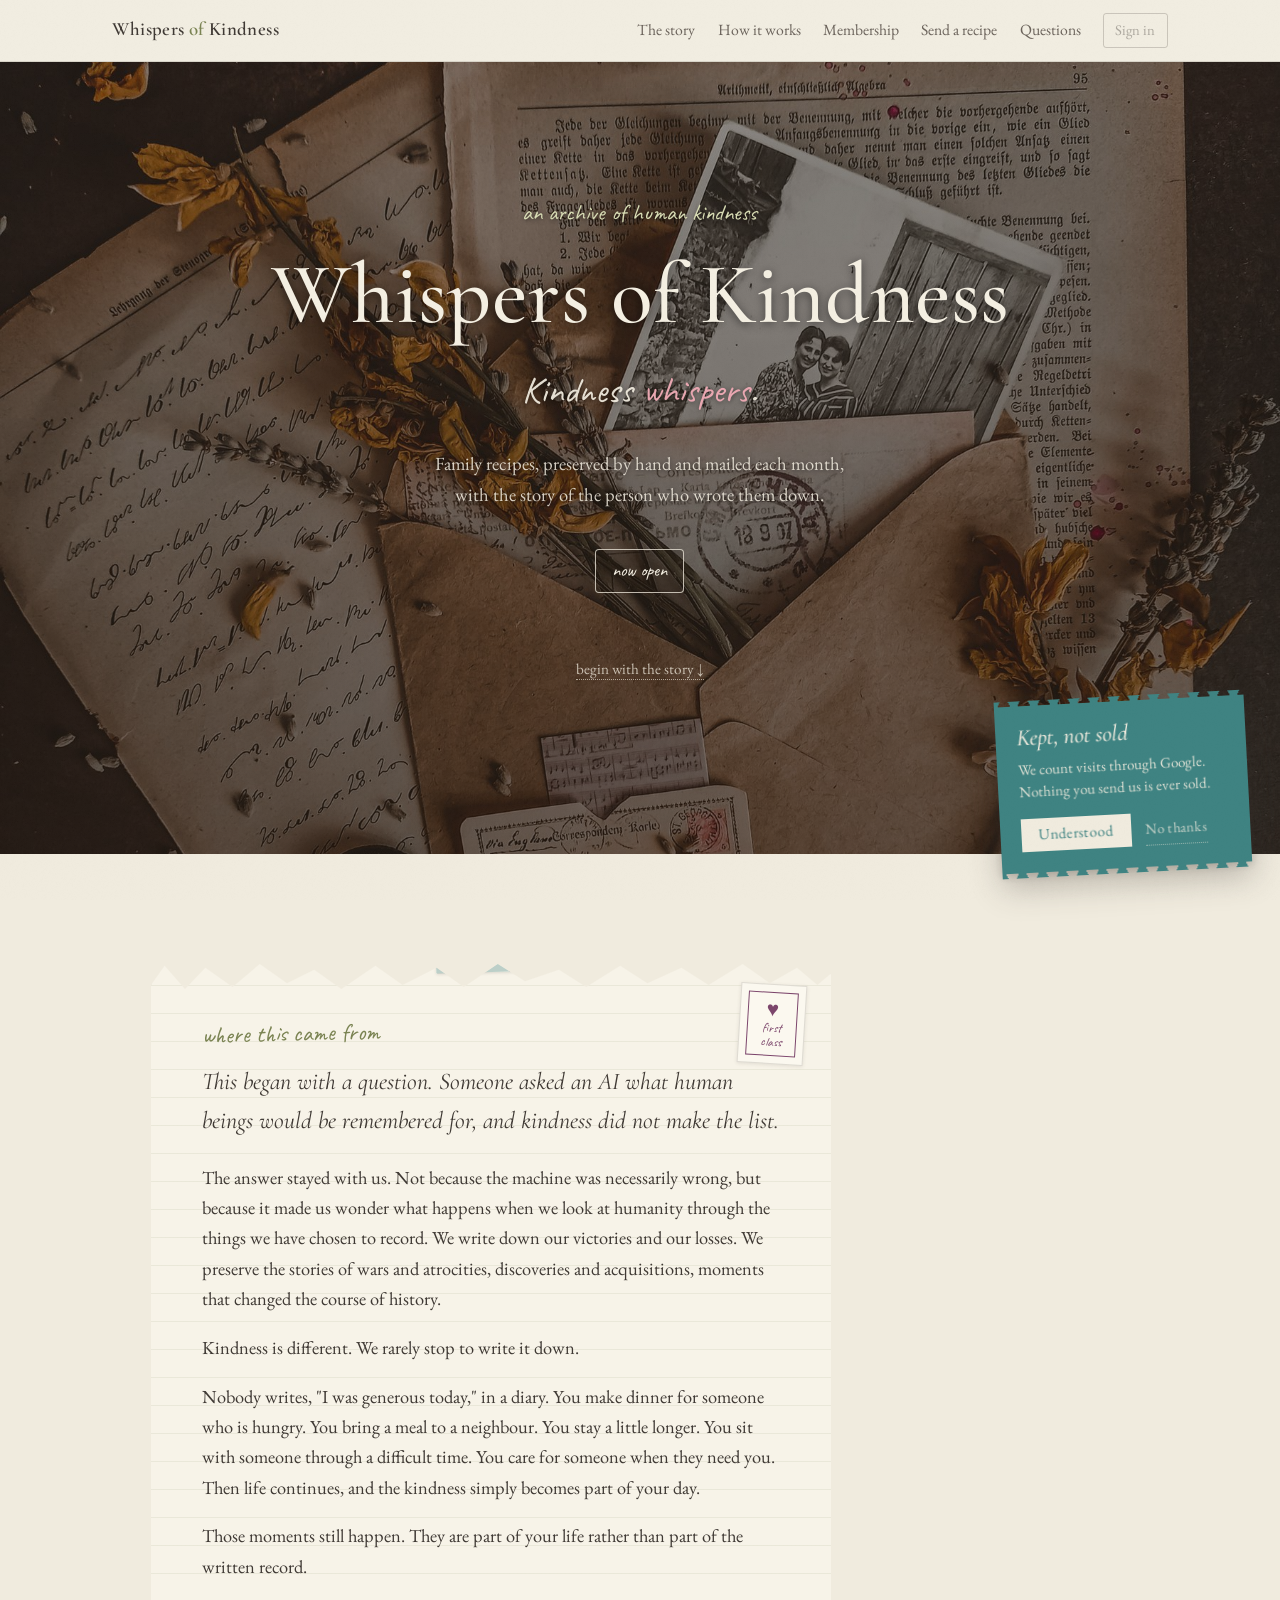
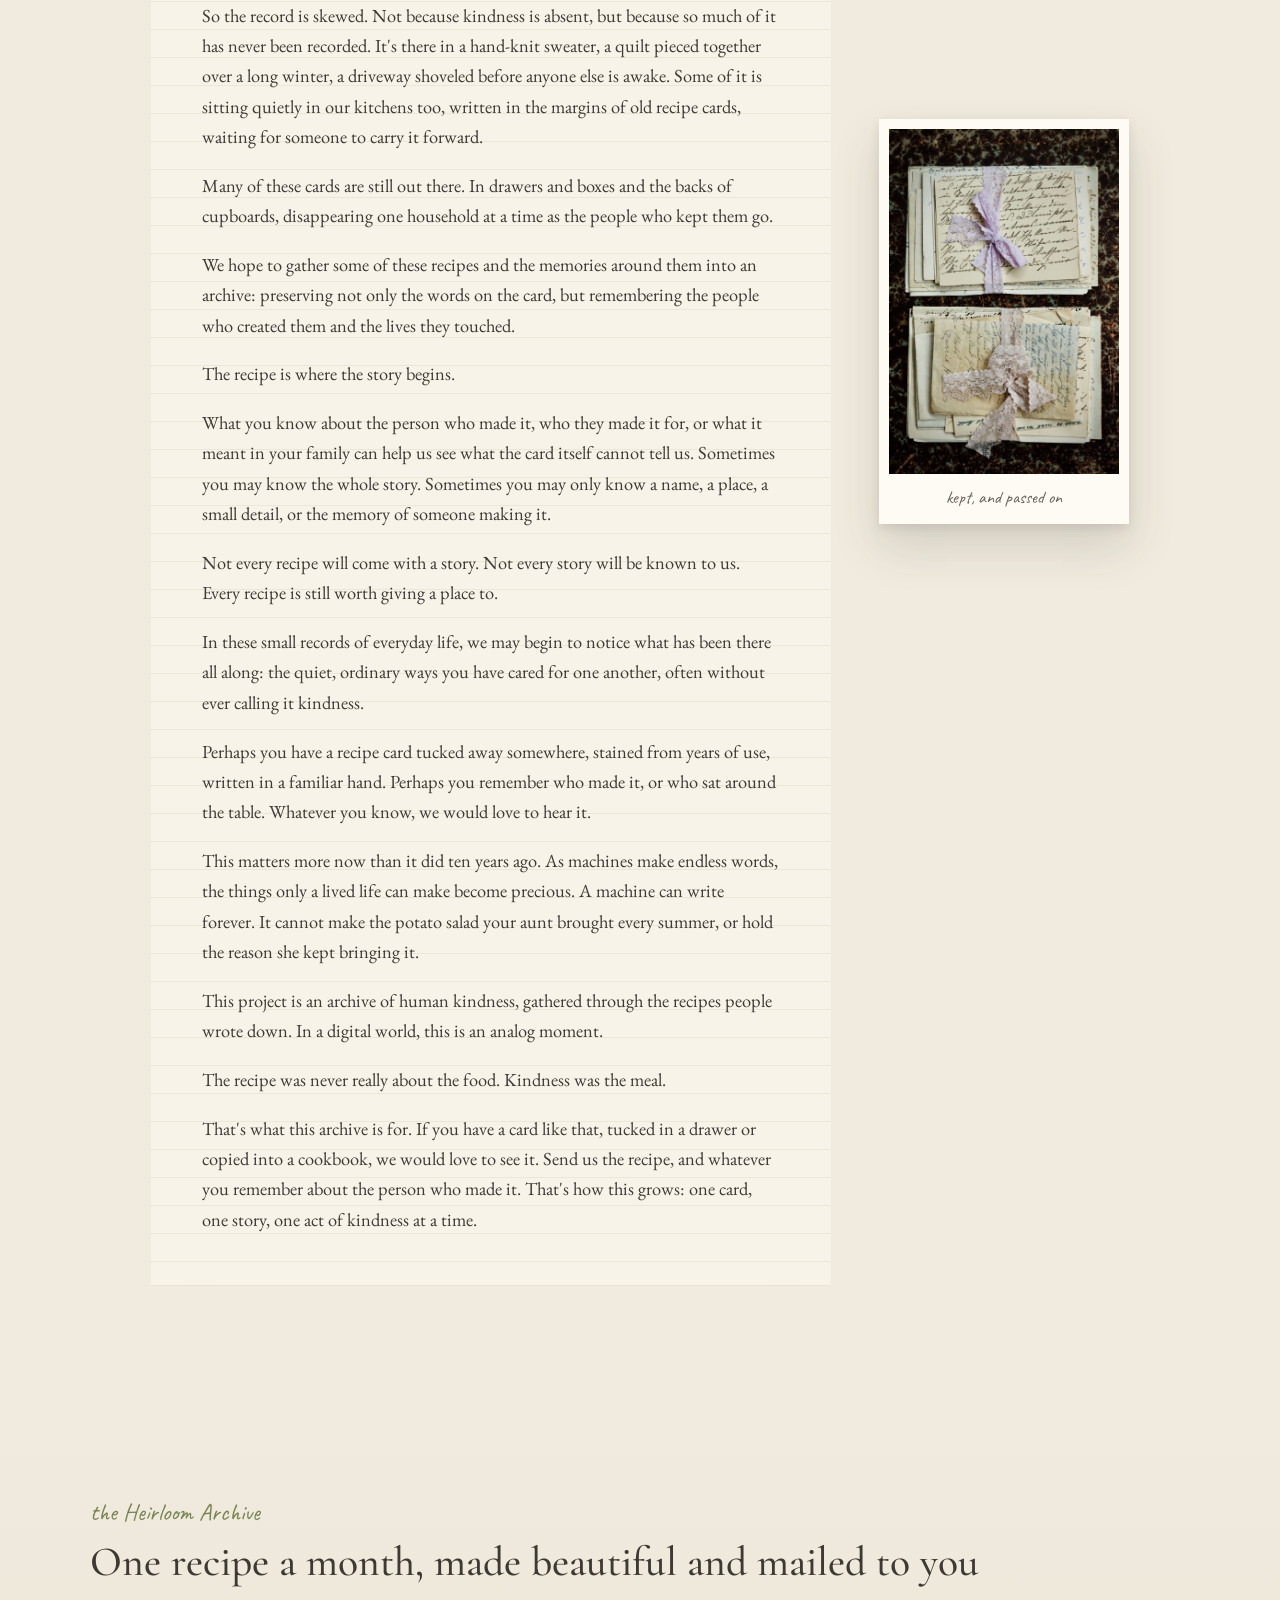
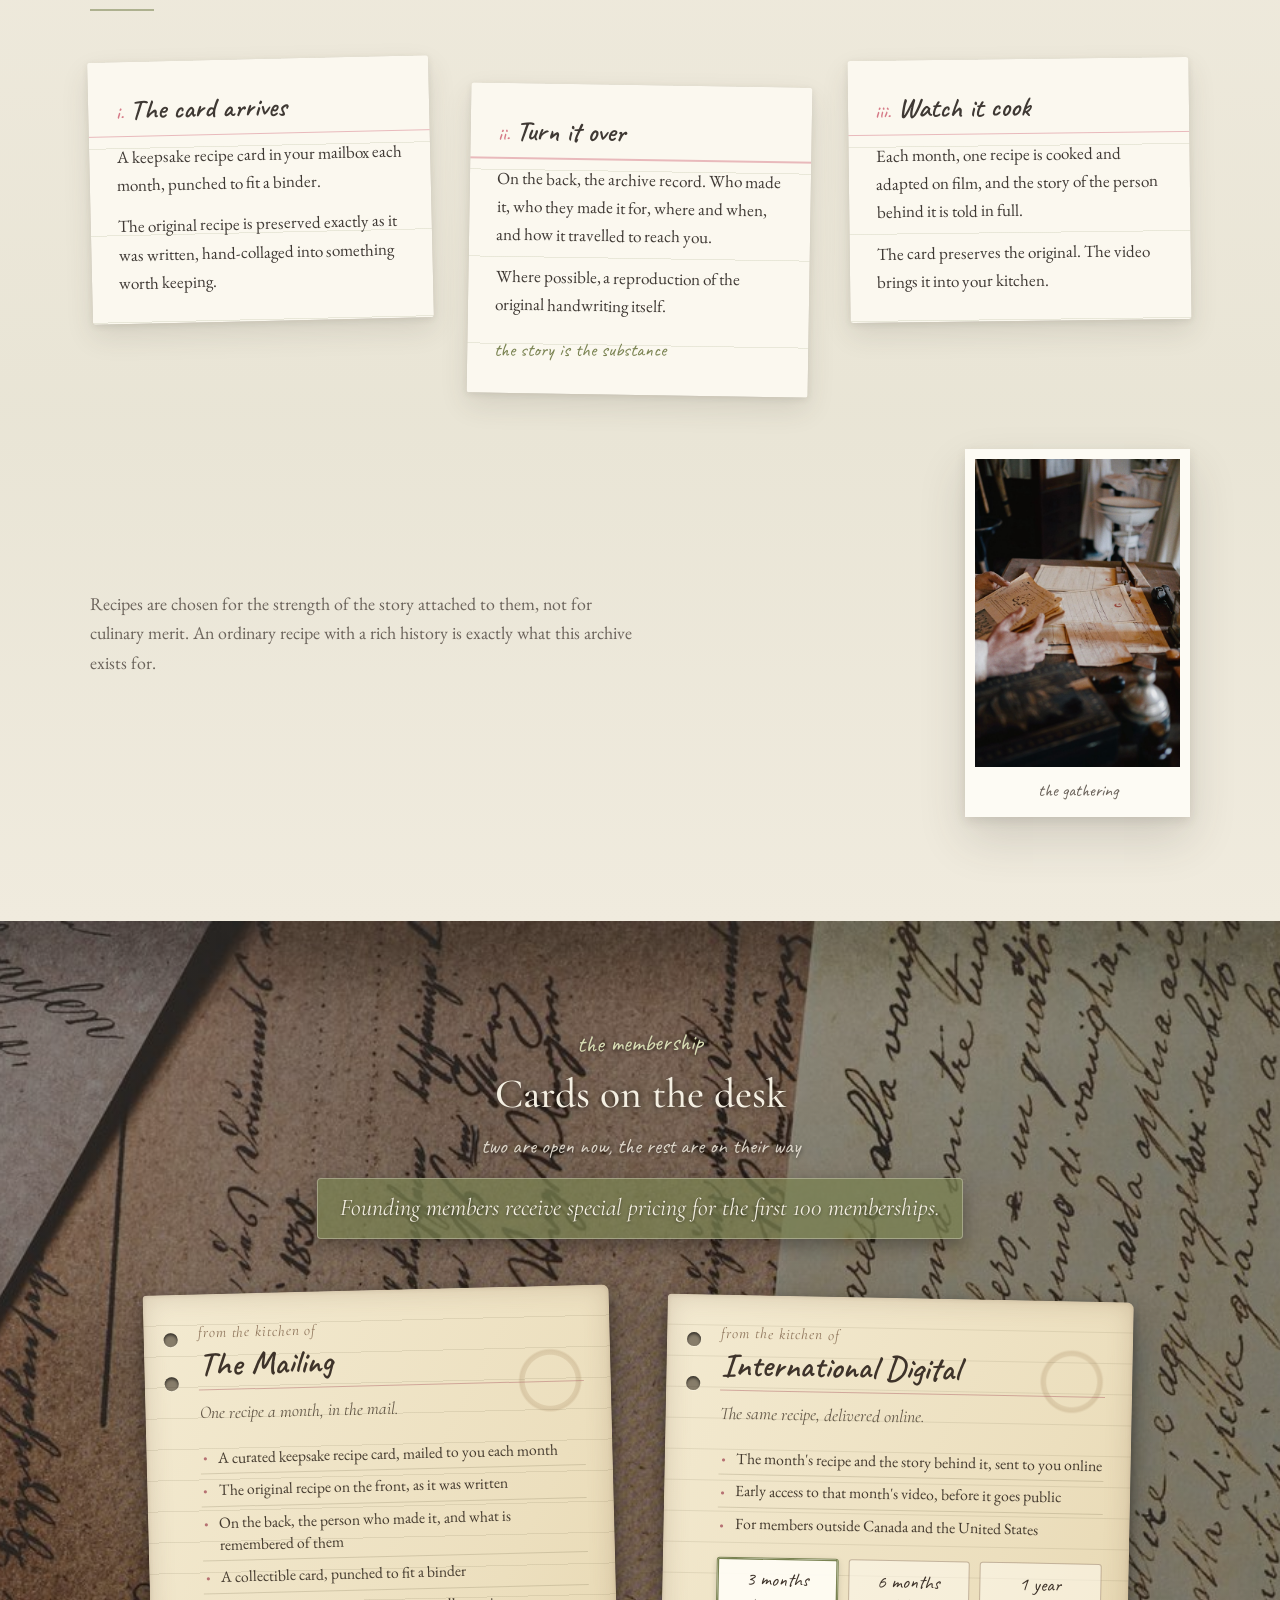
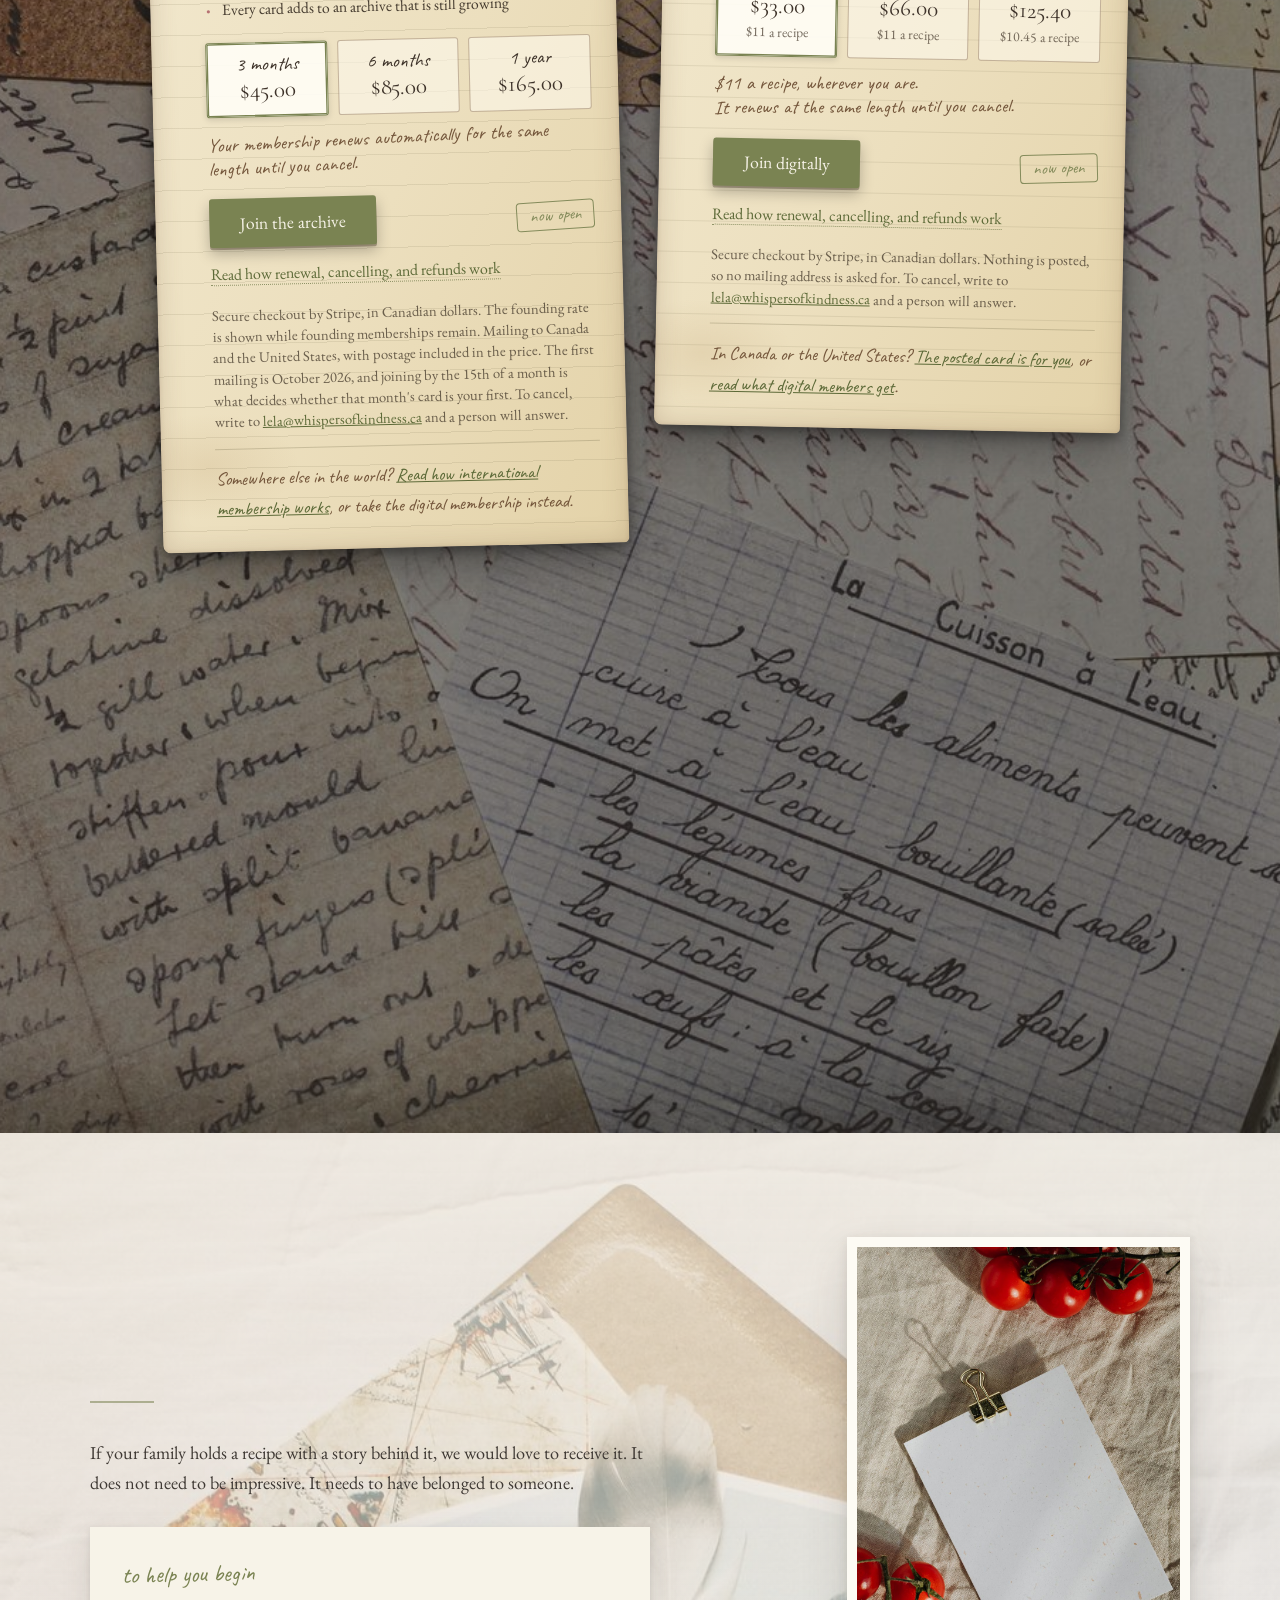
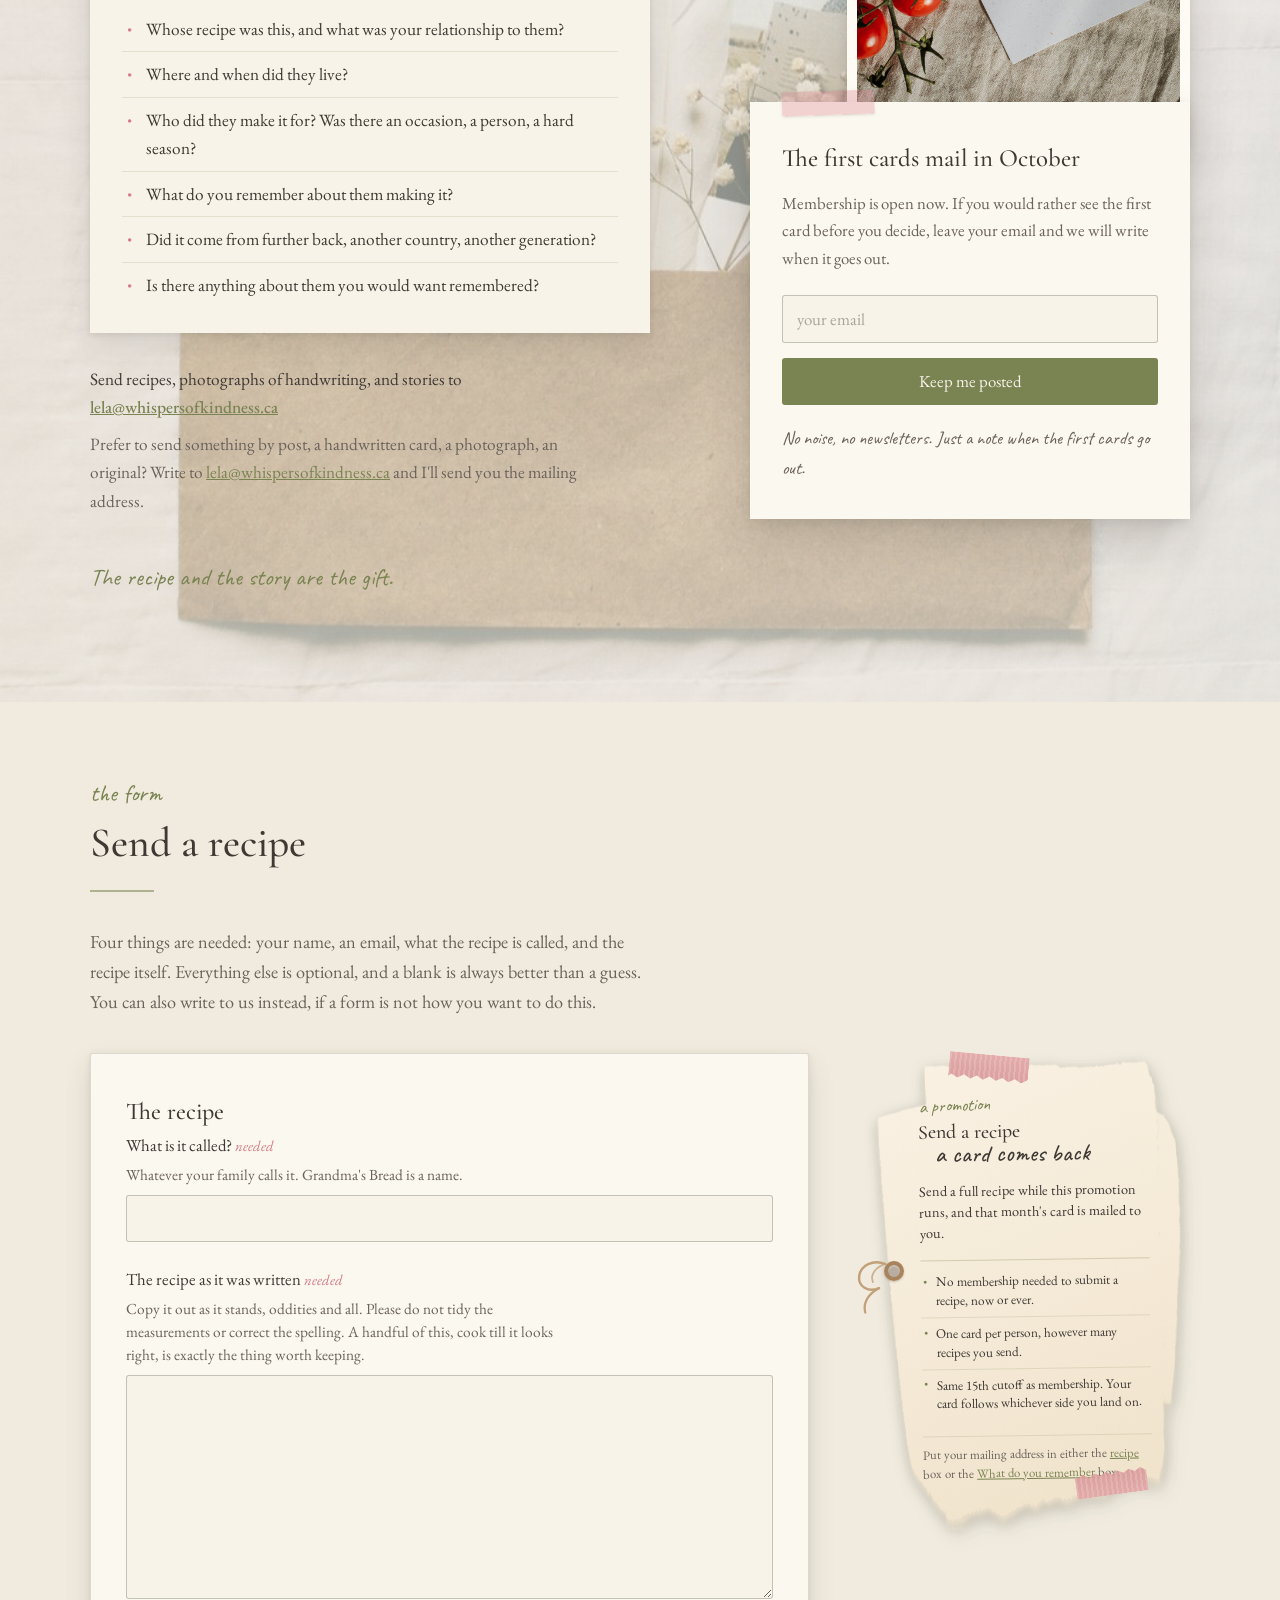
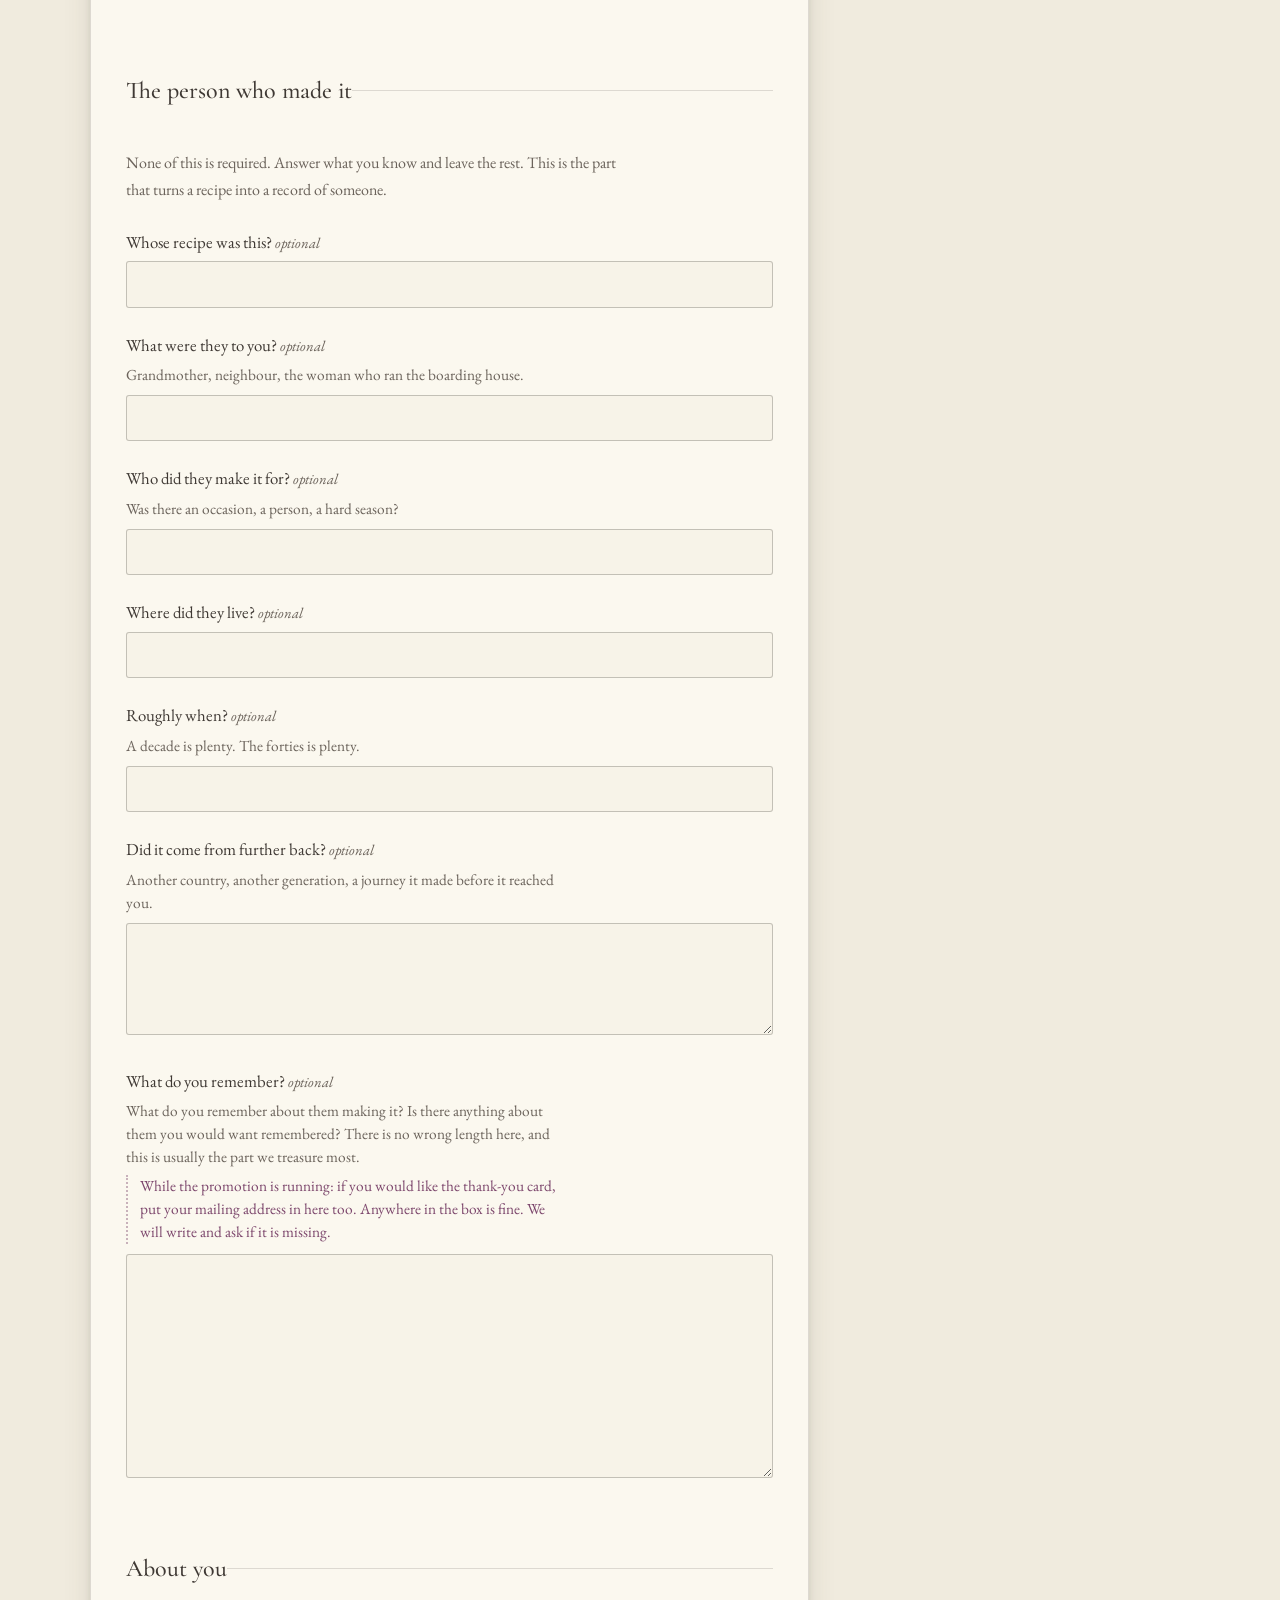
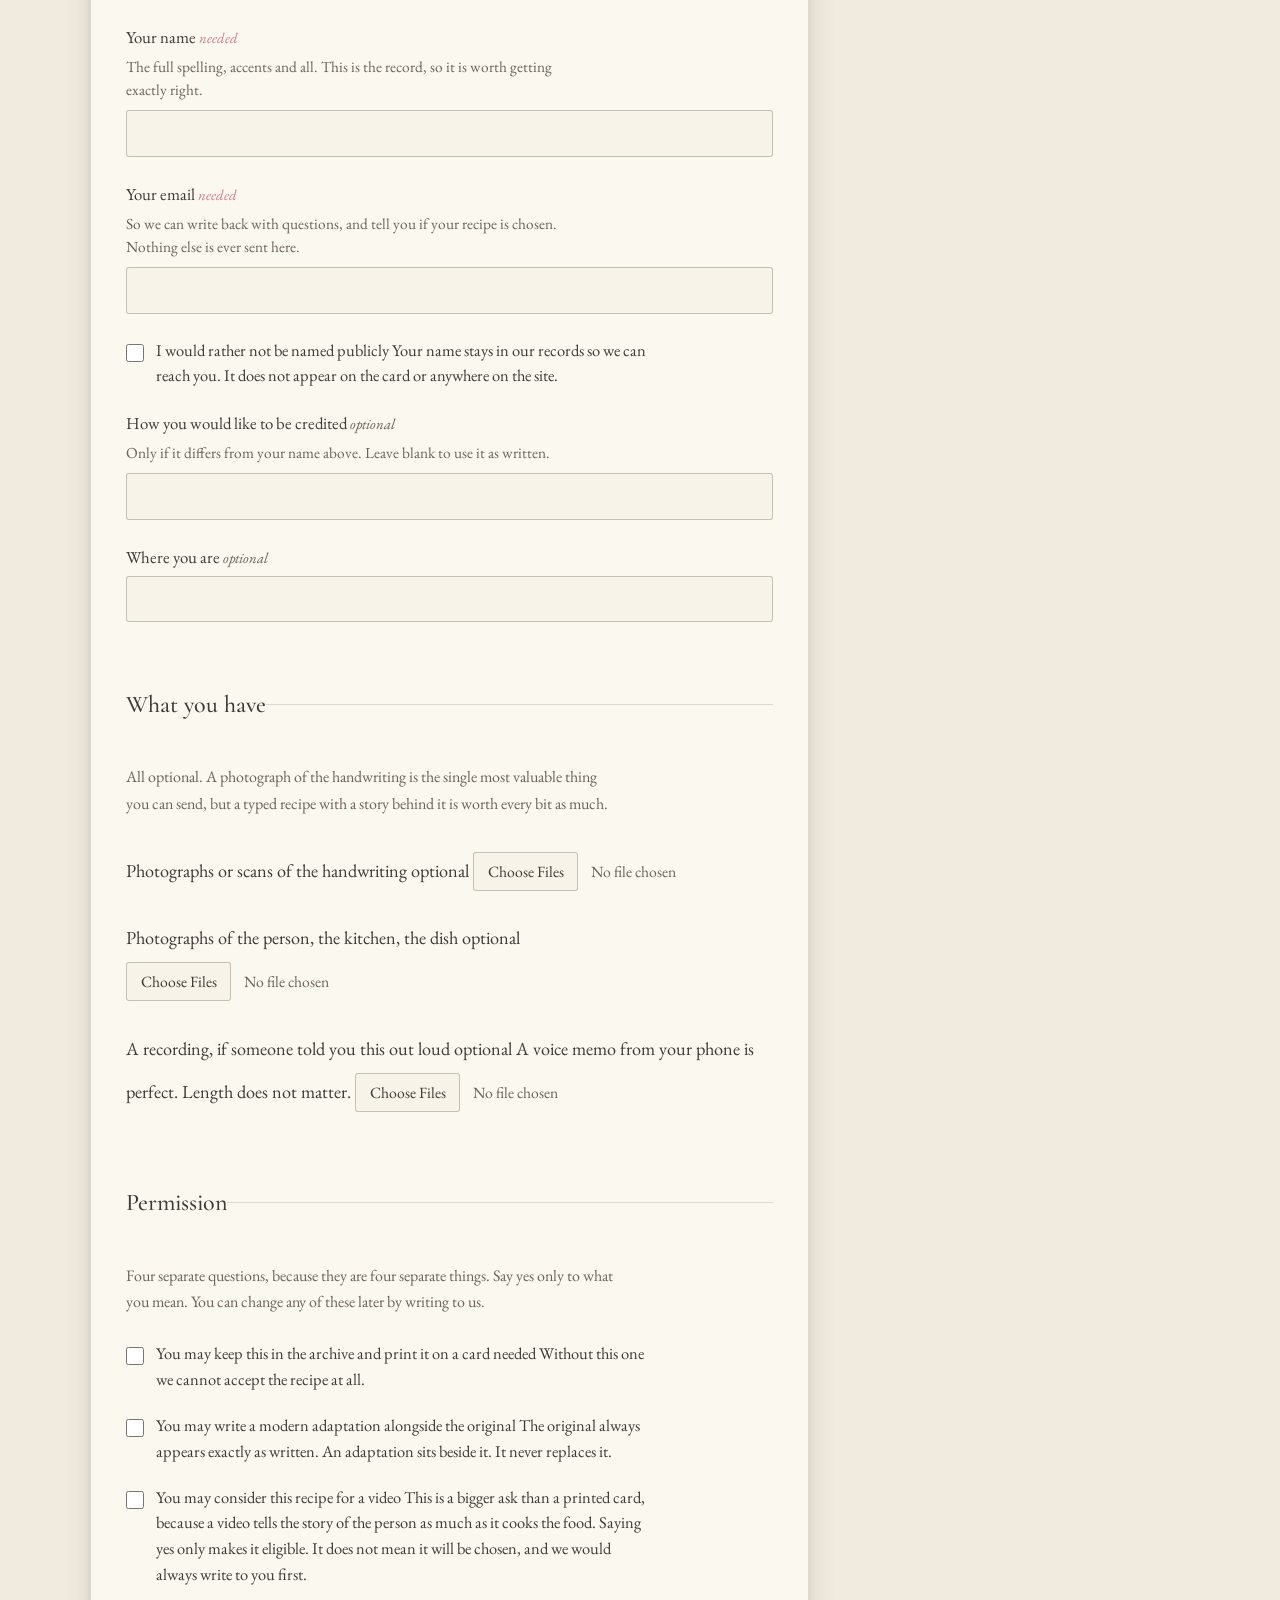
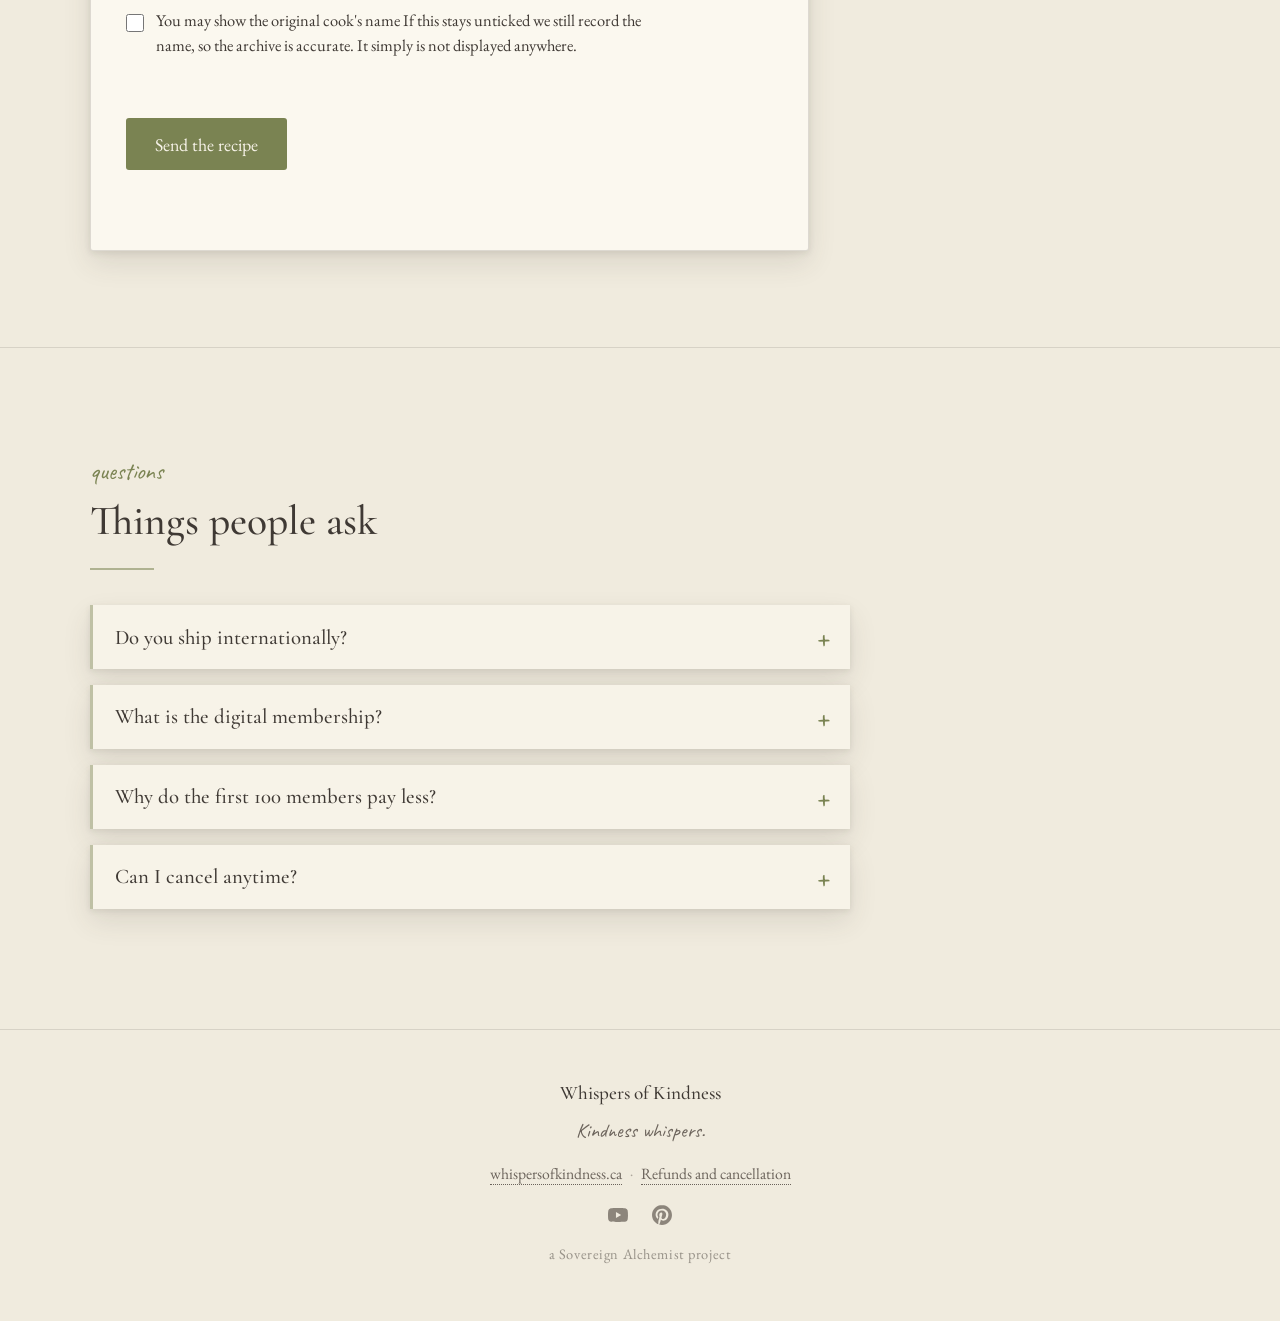
==== commit 93e1f416: "Reword two offer tag bullets, land the bottom tape on the paper, stamp submissions in local time The" ====
--- a/public/index.html
+++ b/public/index.html
@@ -692,6 +692,284 @@
   font-size:1.3rem;
   line-height:1.2;
 }
+/* ---------- the offer tag -----------------------------------------------
+   The promotional element beside the Send a recipe form.
+
+   Named functionally. What this is called has not been decided, and a class
+   named after a slogan has to be renamed the day the slogan changes.
+
+   ONE SHEET, 19 August 2026. It was three stacked papers, kraft and sage
+   behind cream. Both are gone, and the small leaf sprig with them. What is
+   left is the construction from Pela's own sticker reduced to the parts
+   that carry meaning: torn cream paper, a strip of tape holding it down, the
+   grommet and twine it hangs by, and the flowers.
+
+   THE EDGE IS A PHOTOGRAPH, images/torn-edge-mask.png, cut from Pela's own
+   torn sheet and used as a mask. Nothing is generated any more, so the two
+   feTurbulence filters that used to tear the layers behind are gone too.
+
+   SIZE. It is deliberately small and roughly the proportion of the paper in
+   the reference, near square rather than tall. When the copy grew, the tag
+   grew with it and turned into a column, which is the shape a tag is not.
+   The wording and the type were tightened instead. If more has to be said
+   later, it goes on /refunds and this points at it.
+   ---------------------------------------------------------------------- */
+
+.offertag{
+  position:relative;
+  /* Room on the left for the twine, which hangs outside the paper. The
+     right padding came down when the flowers went, since nothing overhangs
+     that side any more. */
+  padding:.6rem .5rem 1.2rem 1.2rem;
+  margin:0;
+}
+
+/* The cream sheet.
+   Two elements, and not for tidiness. CSS applies filter BEFORE mask, so a
+   drop-shadow on the masked element is cast by its original rectangle and
+   puts a straight shadow behind a torn edge. The wrapper carries the
+   shadows, its child carries the mask, and by the time the wrapper's filter
+   runs there is a torn shape to read.
+
+   THE SELECTOR IS DELIBERATELY SPECIFIC. This rule used to be
+   `.offertag-sheet`, which ties with `.offertag-face > *` further down and
+   loses on source order. That turned position:absolute into relative,
+   inset:0 stopped applying, the empty span collapsed to nothing, and the
+   cream sheet vanished, leaving the sage layer behind it as the whole tag.
+   Naming the parent wins the tie outright rather than relying on where the
+   rule happens to sit in the file. */
+.offertag-face > .offertag-sheet{
+  position:absolute;
+  inset:0;
+  z-index:0;
+  pointer-events:none;
+  filter:drop-shadow(0 3px 7px rgba(63,57,52,.22))
+         drop-shadow(4px 7px 9px rgba(63,57,52,.10));
+}
+.offertag-face > .offertag-sheet::before{
+  content:"";
+  position:absolute; inset:0;
+  background-color:#F8EEDC;
+  background-image:
+    url("data:image/svg+xml,%3Csvg xmlns='http://www.w3.org/2000/svg' width='160' height='160'%3E%3Cfilter id='g'%3E%3CfeTurbulence type='fractalNoise' baseFrequency='0.85' numOctaves='2' stitchTiles='stitch'/%3E%3CfeColorMatrix type='saturate' values='0'/%3E%3CfeComponentTransfer%3E%3CfeFuncA type='table' tableValues='0 0.06'/%3E%3C/feComponentTransfer%3E%3C/filter%3E%3Crect width='100%25' height='100%25' filter='url(%23g)'/%3E%3C/svg%3E"),
+    linear-gradient(158deg, #FBF3E4 0%, #F6EAD6 58%, #F1E2C9 100%);
+  /* The -webkit- pair is for Safari, which shipped mask-image behind the
+     prefix and still wants it. Unprefixed second so it wins where both are
+     understood.
+
+     RELATIVE, NOT ROOT ABSOLUTE, and this was briefly got wrong. A leading
+     slash was added on the theory that Pretty URLs serves this page from
+     more than one address. It does, and it makes no difference: index.html
+     is served at / and at /index.html, and images/... resolves to
+     /images/... from both. What the leading slash DOES break is opening
+     this file from disk, where it points at the root of the C drive.
+     Checking a change by double clicking public/index.html is the fastest
+     loop there is on a machine with no browser tooling, and a path that
+     works everywhere except there is a path that costs an afternoon.
+     Relative also matches every other image on this page. */
+  -webkit-mask-image:url("images/torn-edge-mask.png");
+          mask-image:url("images/torn-edge-mask.png");
+  -webkit-mask-size:100% 100%;
+          mask-size:100% 100%;
+  -webkit-mask-repeat:no-repeat;
+          mask-repeat:no-repeat;
+  -webkit-mask-position:center;
+          mask-position:center;
+}
+
+/* The padding is generous on purpose. Torn paper has no straight edge to
+   sit type against, so text run close to it looks like it is falling off.
+   The left is widest because the grommet is punched through that side. */
+.offertag-face{
+  position:relative;
+  z-index:1;
+  display:block;
+  /* The bottom is deeper than the top. The closing line was sitting close
+     to the torn bottom edge, and a torn edge is ragged, so the distance
+     between the last line and the paper's actual boundary changes along
+     its length. More room underneath moves the whole block up the sheet
+     and stops the gap looking uneven. The bottom tape strip crosses that
+     edge too, and this keeps the words clear of it. */
+  padding:2.1rem 2rem 2.9rem 2.6rem;
+  transform:rotate(-.8deg);
+}
+.offertag-face > *{ position:relative; z-index:1; }
+
+/* ---- the grommet, punched through the left edge ---- */
+.offertag-grommet{
+  position:absolute;
+  z-index:3;
+  top:44%; left:1.5rem;
+  transform:translateY(-50%);
+  width:20px; height:20px;
+  border-radius:50%;
+  border:4px solid var(--oak);
+  background:rgba(63,57,52,.34);
+  box-shadow:inset 0 1px 2px rgba(255,255,255,.45),
+             0 1px 2px rgba(63,57,52,.28);
+}
+/* ---- twine, looped through it and hanging to the left ---- */
+.offertag-twine{
+  position:absolute;
+  z-index:2;
+  top:44%; left:-.6rem;
+  transform:translateY(-32%);
+  width:58px; height:70px;
+  pointer-events:none;
+}
+.offertag-twine path{
+  fill:none;
+  stroke:#C2A079;
+  stroke-linecap:round;
+}
+
+/* ---- the tape across the top ---- */
+/* THE SELECTOR NAMES THE PARENT ON PURPOSE. `.offertag-tape` alone ties
+   with `.offertag-face > *` below and loses on source order, which is
+   exactly what once turned position:absolute into relative and made the
+   cream sheet vanish. Same trap, same fix, and it is worth paying the extra
+   token every time rather than depending on where a rule happens to sit. */
+.offertag-face > .offertag-tape{
+  position:absolute;
+  z-index:4;
+  /* Offsets are against the SHEET now, so a negative value genuinely
+     crosses the torn edge rather than hovering near it. */
+  top:-.5rem; left:24%;
+  width:80px; height:26px;
+  transform:rotate(6deg);
+  background:
+    repeating-linear-gradient(90deg,
+      rgba(255,255,255,.16) 0 2px, rgba(255,255,255,0) 2px 5px),
+    linear-gradient(180deg, #E2A6A6 0%, #D89A9A 100%);
+  opacity:.92;
+  box-shadow:0 1px 3px rgba(63,57,52,.16);
+  /* Torn along the lower edge, straight along the top, the way a piece
+     torn off a roll actually looks. */
+  clip-path:polygon(
+    0% 0%, 100% 0%, 100% 84%, 92% 100%, 84% 86%, 76% 99%, 68% 85%,
+    60% 98%, 52% 84%, 44% 99%, 36% 85%, 28% 98%, 20% 84%, 12% 99%,
+    4% 86%, 0% 96%);
+}
+/* A SECOND PIECE, holding the opposite corner.
+   One strip reads as a sticker somebody put a tab on. Two, at opposite
+   corners, read as a piece of paper somebody taped down, which is the thing
+   this is meant to be. The right side also went bare when the flowers came
+   off, and this is what fills it.
+
+   scaleY(-1) flips the torn edge to face upward. A strip at the bottom of a
+   sheet tears along its top, and reusing the same clip-path unflipped would
+   put the ragged edge against the table. */
+/* THE OFFSET IS A PERCENTAGE, AND IT IS MEASURED, NOT GUESSED.
+   This strip used to sit at bottom:-.5rem, on the same reasoning as the top
+   one: a negative offset crosses the box edge, so it must cross the paper.
+   It does not. The top and the bottom of this sheet are not symmetrical,
+   because the mask is a photograph of a real torn sheet rather than a shape.
+   Reading the alpha channel of images/torn-edge-mask.png column by column,
+   the paper reaches within 2% of the box at the top, and stops between 90%
+   and 93% of the way down at the bottom. So a strip hung below the box was
+   floating a clear 24px under the paper with nothing behind it, reading as a
+   loose scrap rather than as tape holding an edge down.
+
+   Percentages track the paper, where rem does not. mask-size is 100% 100%,
+   so the torn edge sits at a fixed FRACTION of the box however the box is
+   sized, and the same value survives the narrow breakpoints changing the
+   padding. bottom:7% puts the strip across the 90% to 93% band: most of it
+   lies on the sheet, and the lower sliver hangs past the tear. */
+.offertag-face > .offertag-tape-b{
+  top:auto; bottom:7%;
+  left:auto; right:12%;
+  width:72px; height:24px;
+  transform:rotate(-7deg) scaleY(-1);
+}
+
+/* ---- the words, tightened to fit a small sheet ---- */
+.offertag-kicker{
+  display:block;
+  font-family:var(--font-hand);
+  font-size:1.15rem;
+  line-height:1;
+  color:var(--olive);
+  transform:rotate(-1.6deg);
+  transform-origin:left;
+  margin-bottom:.45rem;
+}
+/* Cormorant over Caveat, the second offset right, the way Kindness sits
+   over whispers on the sticker. */
+.offertag-title{
+  font-family:var(--font-display);
+  font-weight:500;
+  font-size:1.25rem;
+  line-height:1.02;
+  margin:0 0 .95rem;
+  color:var(--ink);
+}
+.offertag-title .script{
+  display:block;
+  font-family:var(--font-hand);
+  font-size:1.5rem;
+  line-height:.95;
+  margin:.05rem 0 0 1rem;
+  color:var(--ink);
+}
+.offertag-lead{
+  font-size:.9rem;
+  line-height:1.45;
+  margin:0 0 1rem;
+}
+.offertag-terms{
+  list-style:none;
+  margin:0 0 1rem;
+  padding:.35rem 0 0;
+  border-top:1px solid rgba(122,131,82,.3);
+}
+.offertag-terms li{
+  position:relative;
+  padding:.42rem 0 .42rem .95rem;
+  font-size:.83rem;
+  line-height:1.4;
+  border-bottom:1px solid rgba(122,131,82,.18);
+}
+.offertag-terms li:last-child{ border-bottom:0; }
+.offertag-terms li::before{
+  content:"·";
+  position:absolute; left:.15rem; top:.1rem;
+  color:var(--olive);
+  font-weight:bold;
+  font-size:1.1rem;
+  line-height:1.2;
+}
+.offertag-where{
+  font-size:.8rem;
+  line-height:1.45;
+  color:var(--ink-soft);
+  margin:.15rem 0 0;
+  padding-top:.55rem;
+  border-top:1px solid rgba(122,131,82,.18);
+}
+.offertag-where a{ color:var(--olive); }
+
+/* Both botanicals are gone now, 19 August 2026: the leaf sprig that sat
+   under the words, and the flower sprig that hung off the right edge. What
+   is left is paper, tape, a grommet and twine, which is the whole of the
+   object rather than the decoration on it.
+
+   The flowers were doing one real job, breaking the outline so the sheet
+   did not read as a rectangle with a picture in it. That job now falls to
+   the torn edge itself, which is the honest place for it. */
+
+/* ---- narrow ---- */
+@media (max-width:1000px){
+  /* Off the side and above the form. It keeps its construction, and only
+     the room it has changes. */
+  .offertag{ max-width:380px; margin:0 0 2.5rem; }
+}
+@media (max-width:560px){
+  .offertag{ padding:.5rem 1.5rem 1rem .9rem; }
+  .offertag-face{ padding:1.8rem 1.5rem 1.7rem 2.2rem; }
+  /* The twine hangs off the left of a page that has no room for it, and a
+     rope disappearing off the screen reads as a bug. */
+  .offertag-twine{ display:none; }
+}
 .contact-lines{ font-size:1.08rem; }
 .contact-lines strong{ font-weight:500; }
 /* white-space:pre-line has been removed. It existed only to hold a postal
@@ -778,7 +1056,49 @@
    top of this file. Nothing here is redefined.
    ============================================================ */
 .send{ padding:4.5rem 1.4rem 6rem; }
-.send .inner{ max-width:760px; margin:0 auto; }
+/* Two columns from 1000px up: the form, and the offer tag beside it.
+   This section used to be a single 760px column with empty page either
+   side of it, which is the room the tag now occupies. The form column is
+   still capped near its old width, because a form field stretched to
+   1100px is harder to read, not easier. */
+.send .inner{
+  max-width:1100px; margin:0 auto;
+  display:grid;
+  /* Narrowed from 400px, 19 August 2026, with the tag itself. The tag is
+     one small sheet now rather than a stack of three, and a column wider
+     than the thing in it is just a gap with a name. */
+  grid-template-columns:minmax(0,1fr) minmax(0,330px);
+  column-gap:3.2rem;
+  align-items:start;
+}
+/* The heading and the lede span both columns. The form and the tag sit
+   side by side underneath, so the tag starts level with the first field
+   rather than level with the kicker. */
+.send .inner > .kicker,
+.send .inner > h2,
+.send .inner > .rule,
+.send .inner > .lede{ grid-column:1 / -1; }
+/* BOTH ARE PINNED TO ROW 5, and that is not decoration.
+   The four items above span 1/-1 and take rows 1 to 4. The tag comes before
+   the form in the source, because somebody should meet the offer before
+   they start filling things in. Grid auto-placement only ever moves
+   forward, so once the tag claimed row 5 column 2 the form could not go
+   back to row 5 column 1 and dropped to row 6. That left row 5 column 1
+   empty, a full tag-height of nothing between the lede and the form.
+   Naming the row for both puts them side by side and keeps the reading
+   order.
+   If a fifth full-width element is ever added above, this number moves
+   with it. */
+.send .recipe-form{ grid-column:1; grid-row:5; max-width:720px; }
+.send .offertag{ grid-column:2; grid-row:5; }
+@media (max-width:1000px){
+  .send .inner{ grid-template-columns:1fr; max-width:760px; }
+  /* Above the form rather than below it. Somebody who reads to the end of
+     a long form has already decided, and an offer met then is an offer
+     met too late. */
+  .send .offertag{ grid-column:1; grid-row:5; }
+  .send .recipe-form{ grid-row:6; max-width:none; }
+}
 .send .lede{ max-width:var(--measure); color:var(--ink-soft); margin-bottom:2.2rem; }
 
 .recipe-form{
@@ -819,6 +1139,18 @@
   line-height:1.5;
   margin-bottom:.5rem;
   max-width:var(--measure);
+}
+/* The promotion's line, set apart from the ordinary hint above it so the two
+   do not read as one long instruction. Plum, because it belongs to the offer
+   card, and a reader who saw the stamp upstairs should recognise this as the
+   same thing speaking. It carries a rule rather than a box, so it stays a
+   note on a form instead of becoming a second advertisement. */
+.field .hint-offer{
+  color:var(--plum);
+  border-left:2px dotted rgba(124,70,108,.4);
+  padding-left:.75rem;
+  margin-top:-.15rem;
+  margin-bottom:.6rem;
 }
 .field .opt{ color:var(--ink-soft); font-size:.92rem; font-style:italic; }
 .field .req{ color:var(--rose); font-size:.92rem; font-style:italic; }
@@ -1605,6 +1937,8 @@
      has agreed to it. -->
 </head>
 <body>
+
+
 
 <header>
   <div class="header-inner">
@@ -1965,7 +2299,12 @@
              and it says membership is open first, so it cannot be mistaken
              for the main way in. -->
         <aside class="waitlist reveal" aria-label="Stay in touch">
-        <h3>The first cards mail in September</h3>
+        <!-- October, corrected 19 August 2026. This said September, which
+             contradicted the mailing dates published on /refunds and the
+             fine print under Join the day before. Two dates for the first
+             mailing is worse than either date being wrong, because a reader
+             who spots both stops believing the rest. -->
+        <h3>The first cards mail in October</h3>
         <p>Membership is open now. If you would rather see the first card before you decide, leave your email and we will write when it goes out.</p>
         <!-- Netlify form: works as-is once hosted on Netlify -->
         <form name="waitlist" method="POST" data-netlify="true" id="waitlistForm">
@@ -1989,6 +2328,92 @@
       <hr class="rule">
       <p class="lede reveal">Four things are needed: your name, an email, what the recipe is called, and the recipe itself. Everything else is optional, and a blank is always better than a guess. You can also write to us instead, if a form is not how you want to do this.</p>
 
+      <!-- THE OFFER TAG.
+           Functional name on purpose. What this is called has not been
+           decided, and a class named after a slogan has to be renamed the
+           day the slogan changes.
+
+           Built from Pela's own printed sticker, kept at
+           design-reference/offer-tag-sticker.png. It is in the repo and
+           outside public/, so it is versioned without being published.
+
+           It sits beside the form rather than in the invitation above,
+           because this is the moment somebody is actually deciding to send
+           something. In the invitation it was one more thing to read before
+           the prompting questions.
+
+           It says PROMOTION in as many words, which is deliberate: a
+           thank-you that reads as a permanent entitlement is a promise
+           nobody meant to make. It says nothing about the offer ending,
+           because that has not been decided, and inventing an expiry to
+           manufacture urgency is the opposite of how this project talks to
+           people.
+
+           All three terms are on the face rather than in small print. Every
+           one of them changes what somebody gets, and the second one buried
+           would have people sending four recipes expecting four cards. -->
+      <aside class="offertag reveal" aria-labelledby="offertag-title">
+
+        <!-- Twine first in the source so it passes behind the grommet. -->
+        <svg class="offertag-twine" viewBox="0 0 76 92" aria-hidden="true" focusable="false">
+          <path d="M46 20 C30 14, 14 22, 12 36 C10 50, 24 58, 38 52" stroke-width="3.2"/>
+          <path d="M38 52 C26 58, 16 70, 20 84" stroke-width="3"/>
+          <path d="M46 20 C34 24, 26 34, 30 44" stroke-width="2.4" opacity=".75"/>
+        </svg>
+        <span class="offertag-grommet" aria-hidden="true"></span>
+
+        <!-- A div, not a span. This wraps a heading, a paragraph and a list,
+             which are flow content, and a span may only hold phrasing.
+             Browsers would render it either way, which is exactly why it is
+             worth getting right rather than leaving to them. -->
+        <div class="offertag-face">
+          <!-- THE TAPE LIVES IN HERE NOW, not out on the aside.
+               Out there it was positioned against the outer padded box,
+               which is inset from the paper and not rotated with it, so the
+               strips floated near the edge instead of straddling it. In
+               here they share the sheet's box and its rotation, so a
+               negative offset genuinely crosses the torn edge.
+
+               Two strips, not three. The third sat across the left edge at
+               72 degrees, and where a rotated box lands is not something
+               that can be worked out reliably without looking at it. Top
+               and bottom are horizontal, so they straddle predictably. -->
+          <span class="offertag-tape" aria-hidden="true"></span>
+          <span class="offertag-tape offertag-tape-b" aria-hidden="true"></span>
+          <!-- The cream sheet. Decorative, and it exists as its own element
+               because CSS runs filter before mask: the shadows have to sit
+               on a wrapper so they are cast by the torn shape rather than by
+               the rectangle underneath it. See the note in the styles. -->
+          <span class="offertag-sheet" aria-hidden="true"></span>
+
+          <span class="offertag-kicker">a promotion</span>
+
+          <!-- Cormorant over Caveat, the second line offset right, the same
+               pairing and the same arrangement as Kindness over whispers on
+               the sticker this is built from. -->
+          <h3 class="offertag-title" id="offertag-title">Send a recipe<span class="script">a card comes back</span></h3>
+
+          <!-- TIGHTENED, not shortened for its own sake. The tag had grown
+               into a column to hold this copy, which is the shape a tag is
+               not. Every fact that changes what somebody gets is still here,
+               in fewer words. Nothing was moved into small print. -->
+          <p class="offertag-lead">Send a full recipe while this promotion runs, and that month's card is mailed to you.</p>
+
+          <ul class="offertag-terms">
+            <li>No membership needed to submit a recipe, now or ever.</li>
+            <li>One card per person, however many recipes you send.</li>
+            <li>Same 15th cutoff as membership. Your card follows whichever side you land on.</li>
+          </ul>
+
+          <!-- No email address on the tag. There is already one under the
+               Join button, one in the FAQ, one on /refunds and one in the
+               invitation above. A fifth, on the one element whose job is to
+               point at the form, invites somebody to write instead of
+               sending the recipe. -->
+          <p class="offertag-where">Put your mailing address in either the <a href="#f-text">recipe</a> box or the <a href="#f-story">What do you remember</a> box.</p>
+        </div>
+      </aside>
+
       <form id="recipeForm" class="recipe-form reveal" novalidate>
 
         <div class="hp" aria-hidden="true">
@@ -2052,6 +2477,17 @@
           <div class="field">
             <label for="f-story">What do you remember? <span class="opt">optional</span></label>
             <span class="hint">What do you remember about them making it? Is there anything about them you would want remembered? There is no wrong length here, and this is usually the part we treasure most.</span>
+            <!-- THE PROMOTION'S ADDRESS LINE, and the reason there is no
+                 address field on this form.
+                 A postal address field would sit on the page for everybody,
+                 forever, asking every contributor for their home address
+                 whether or not any promotion is running. An address held for
+                 no purpose is an address that still has to be looked after.
+                 So the promotion borrows a box that already exists, and this
+                 line comes out with the promotion.
+                 Nothing parses it. It is read by a person, and somebody who
+                 forgets gets an email. -->
+            <span class="hint hint-offer">While the promotion is running: if you would like the thank-you card, put your mailing address in here too. Anywhere in the box is fine. We will write and ask if it is missing.</span>
             <textarea id="f-story" class="tall" maxlength="40000"></textarea>
           </div>
         </fieldset>
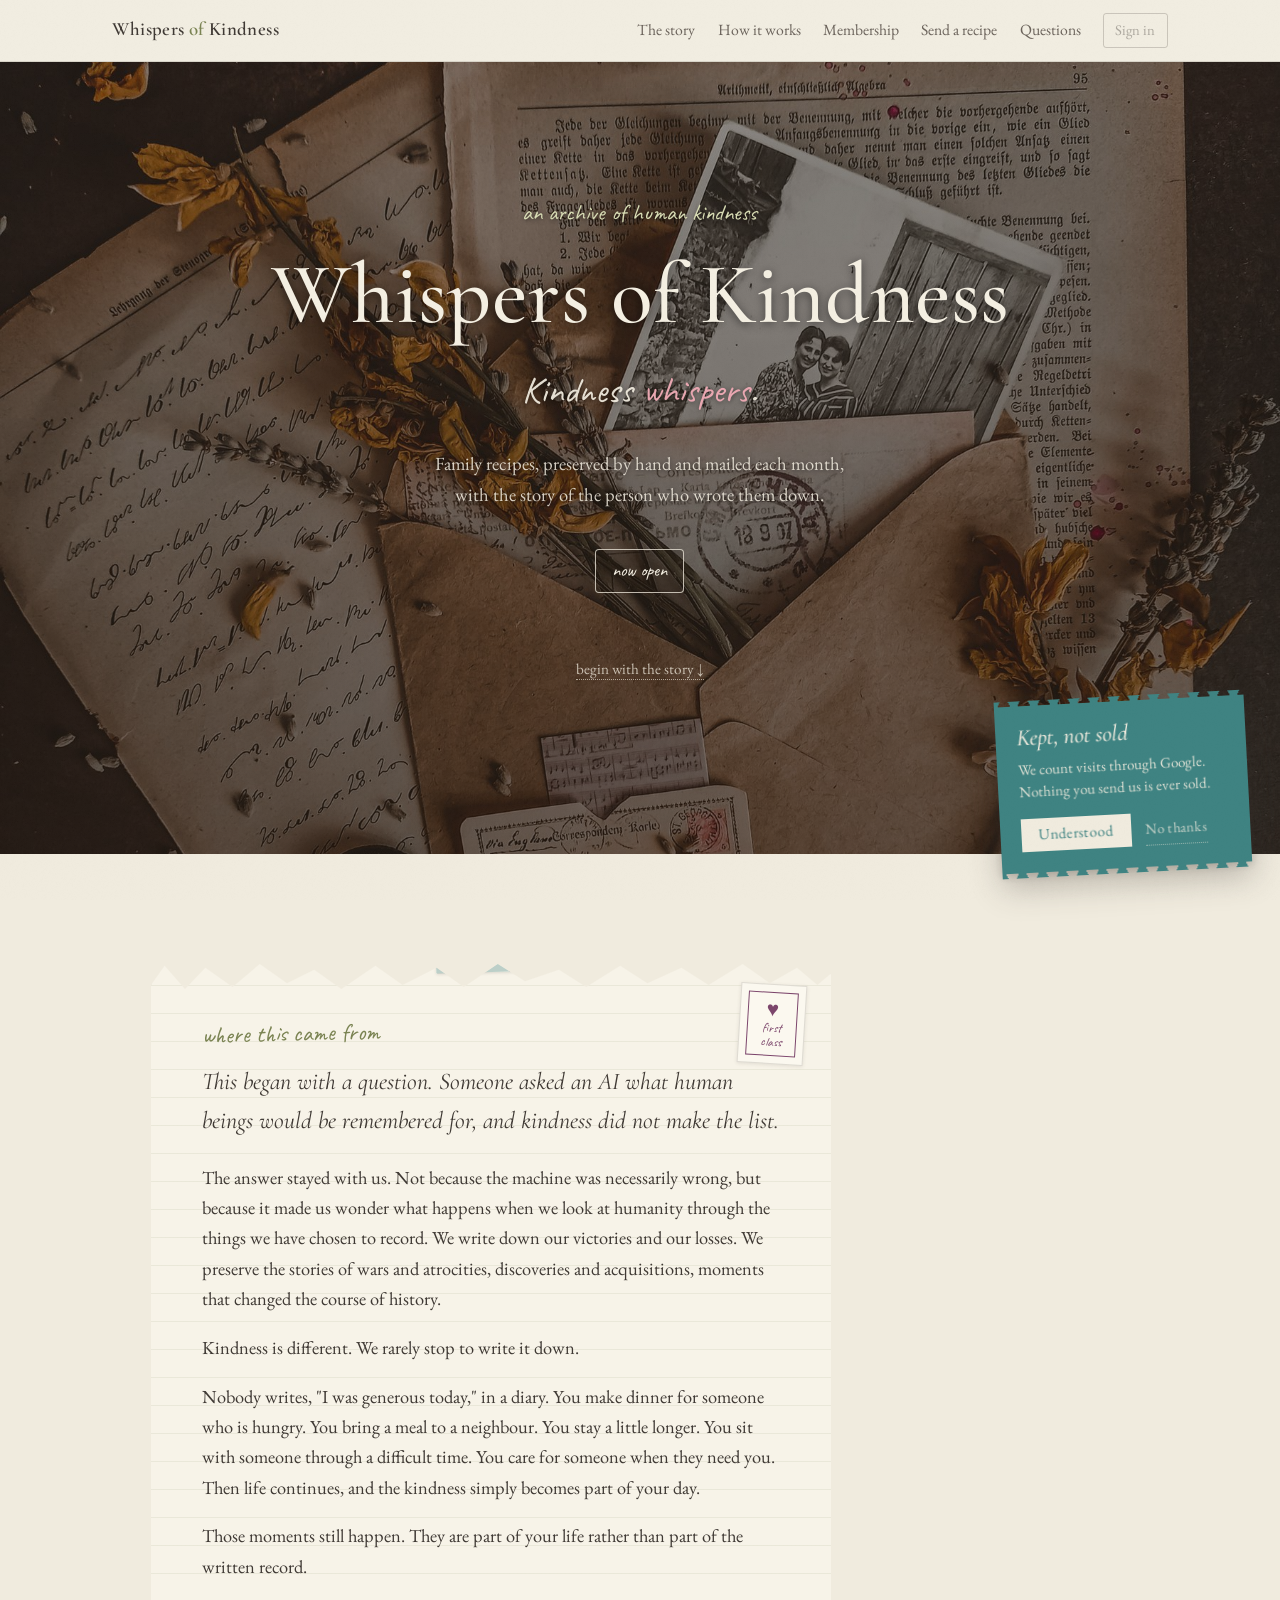
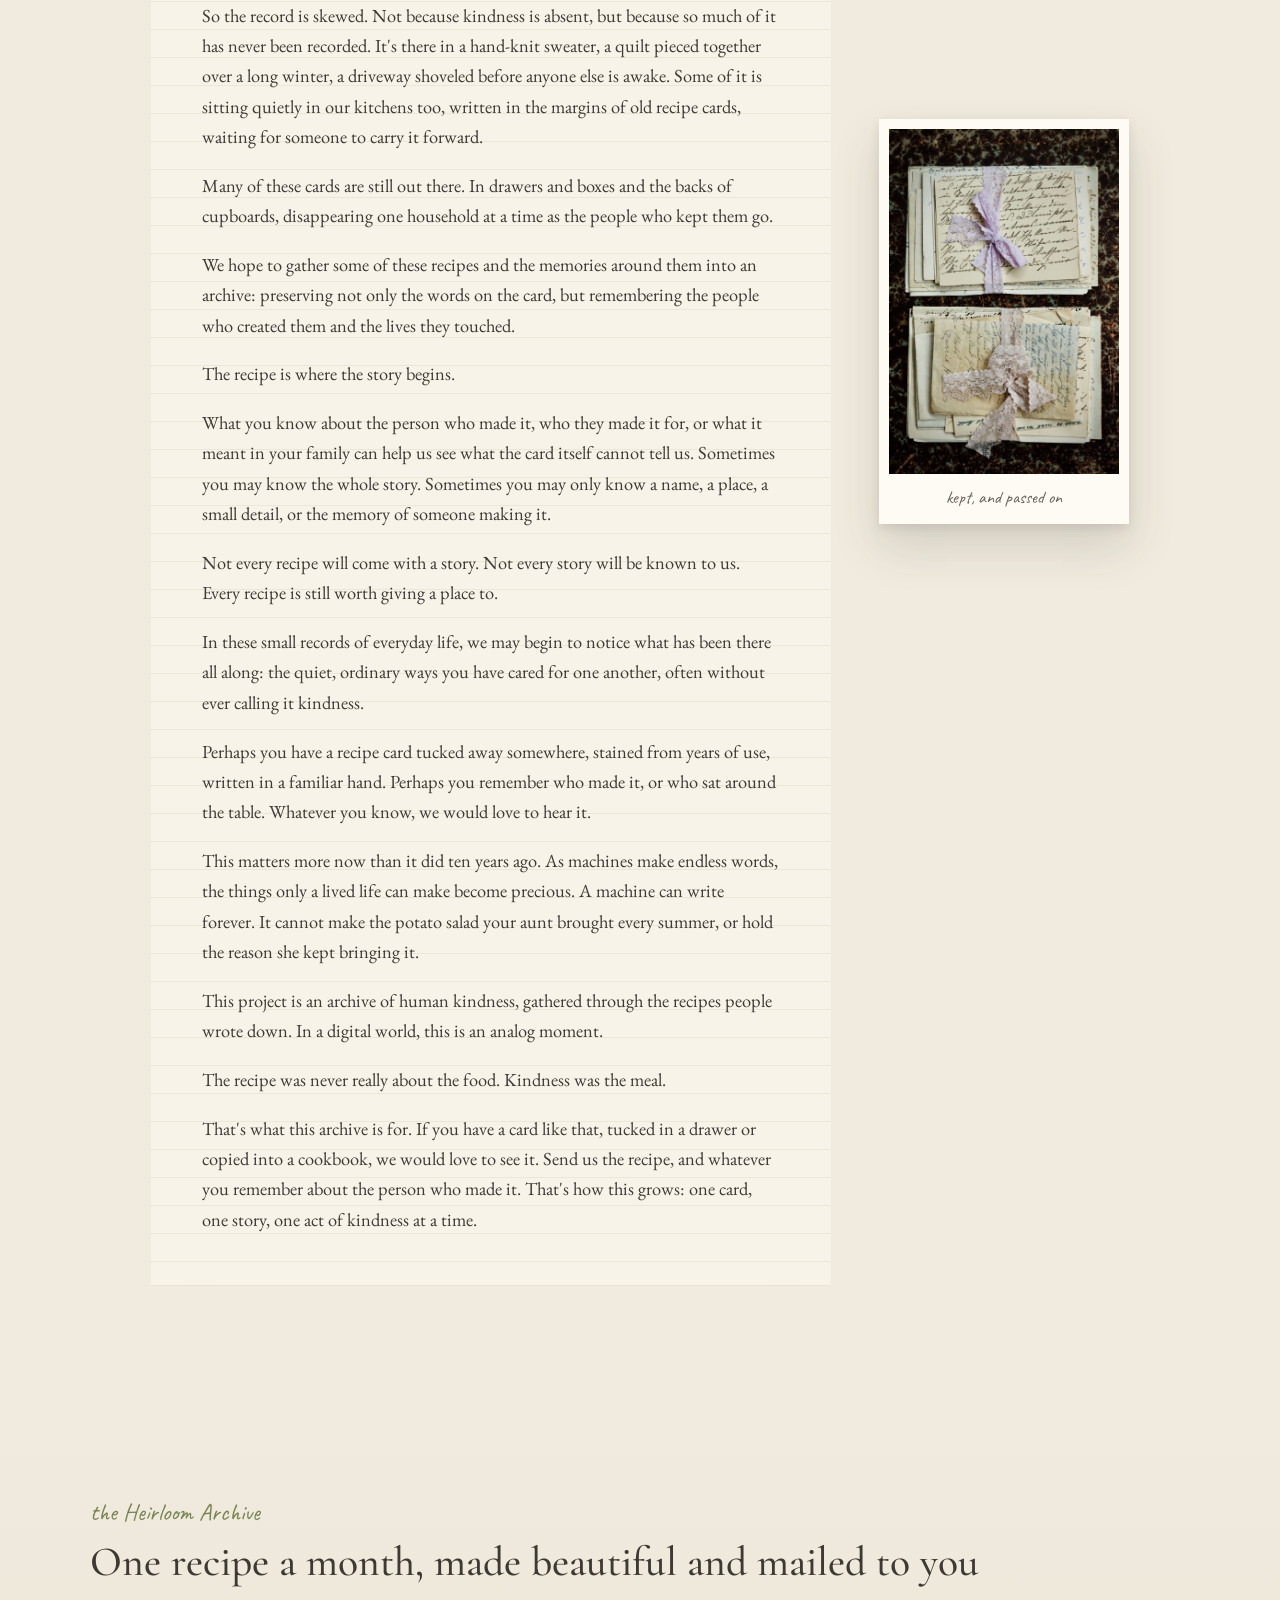
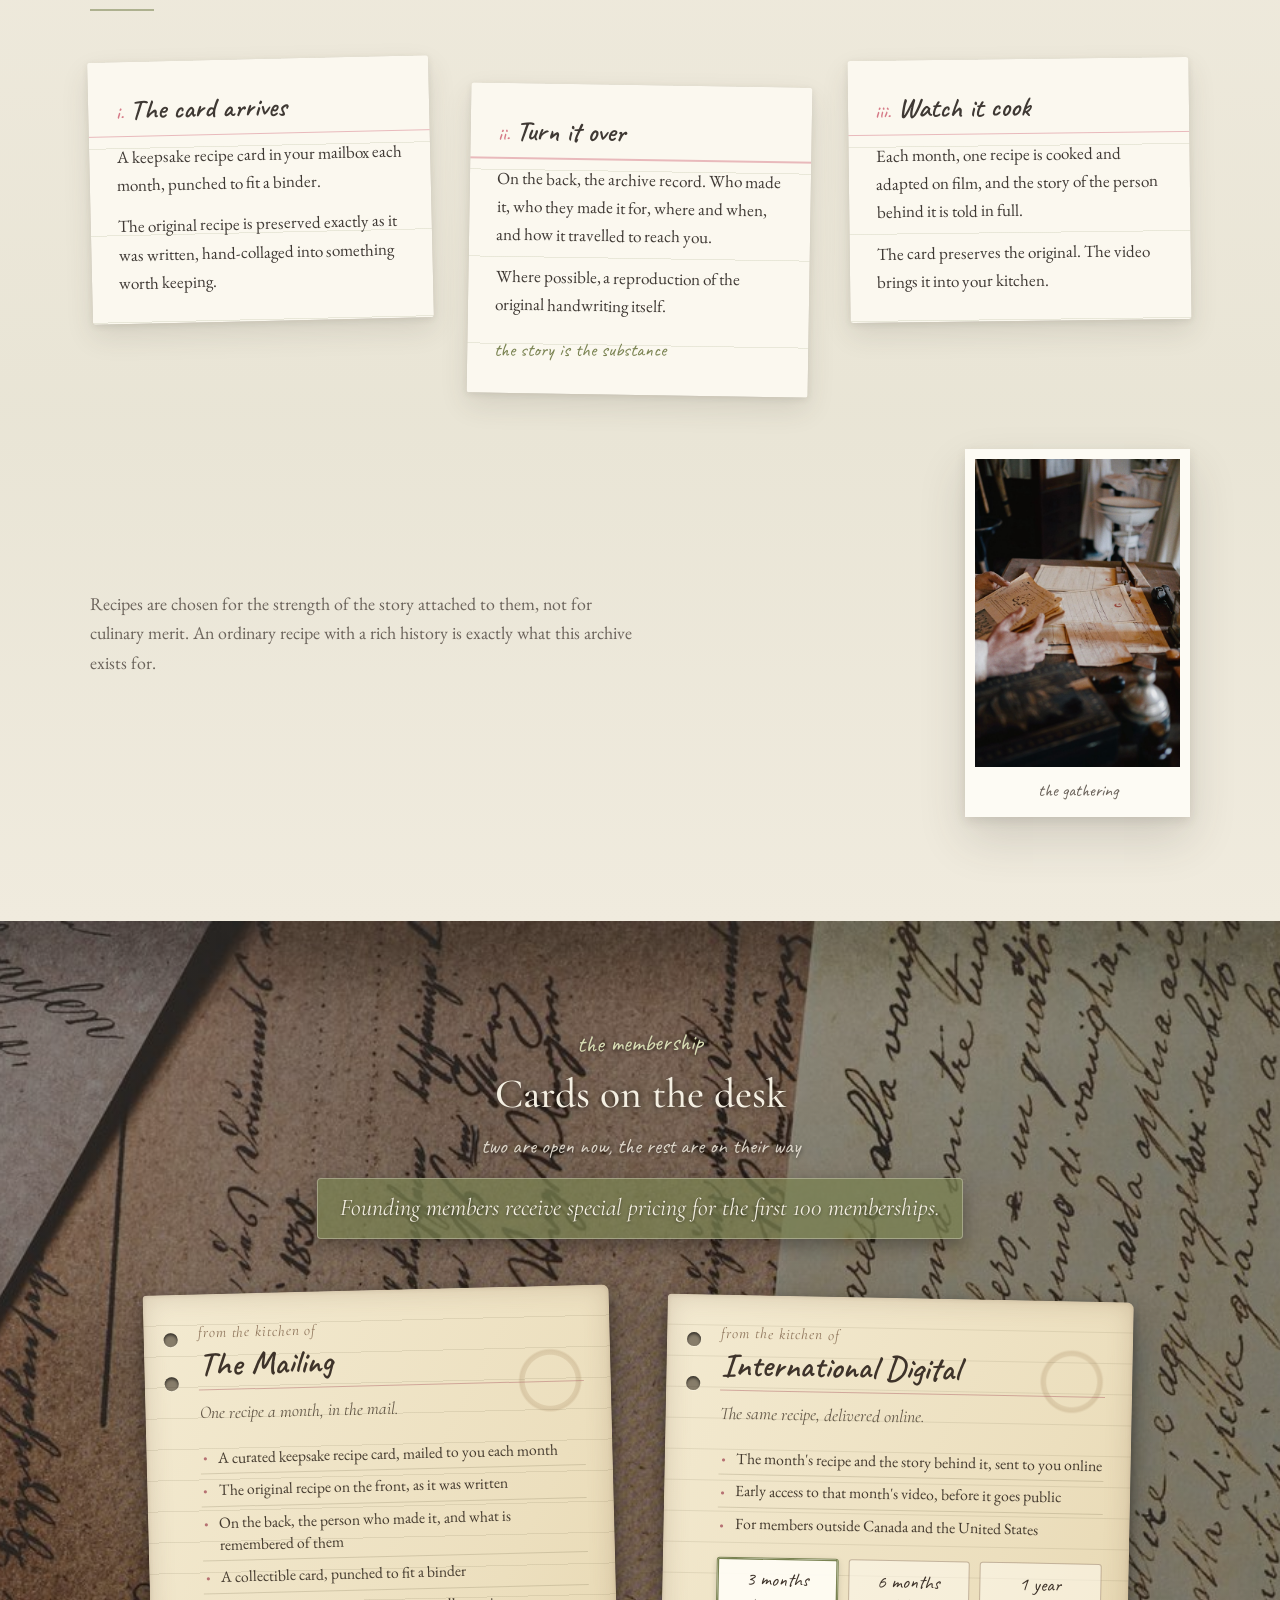
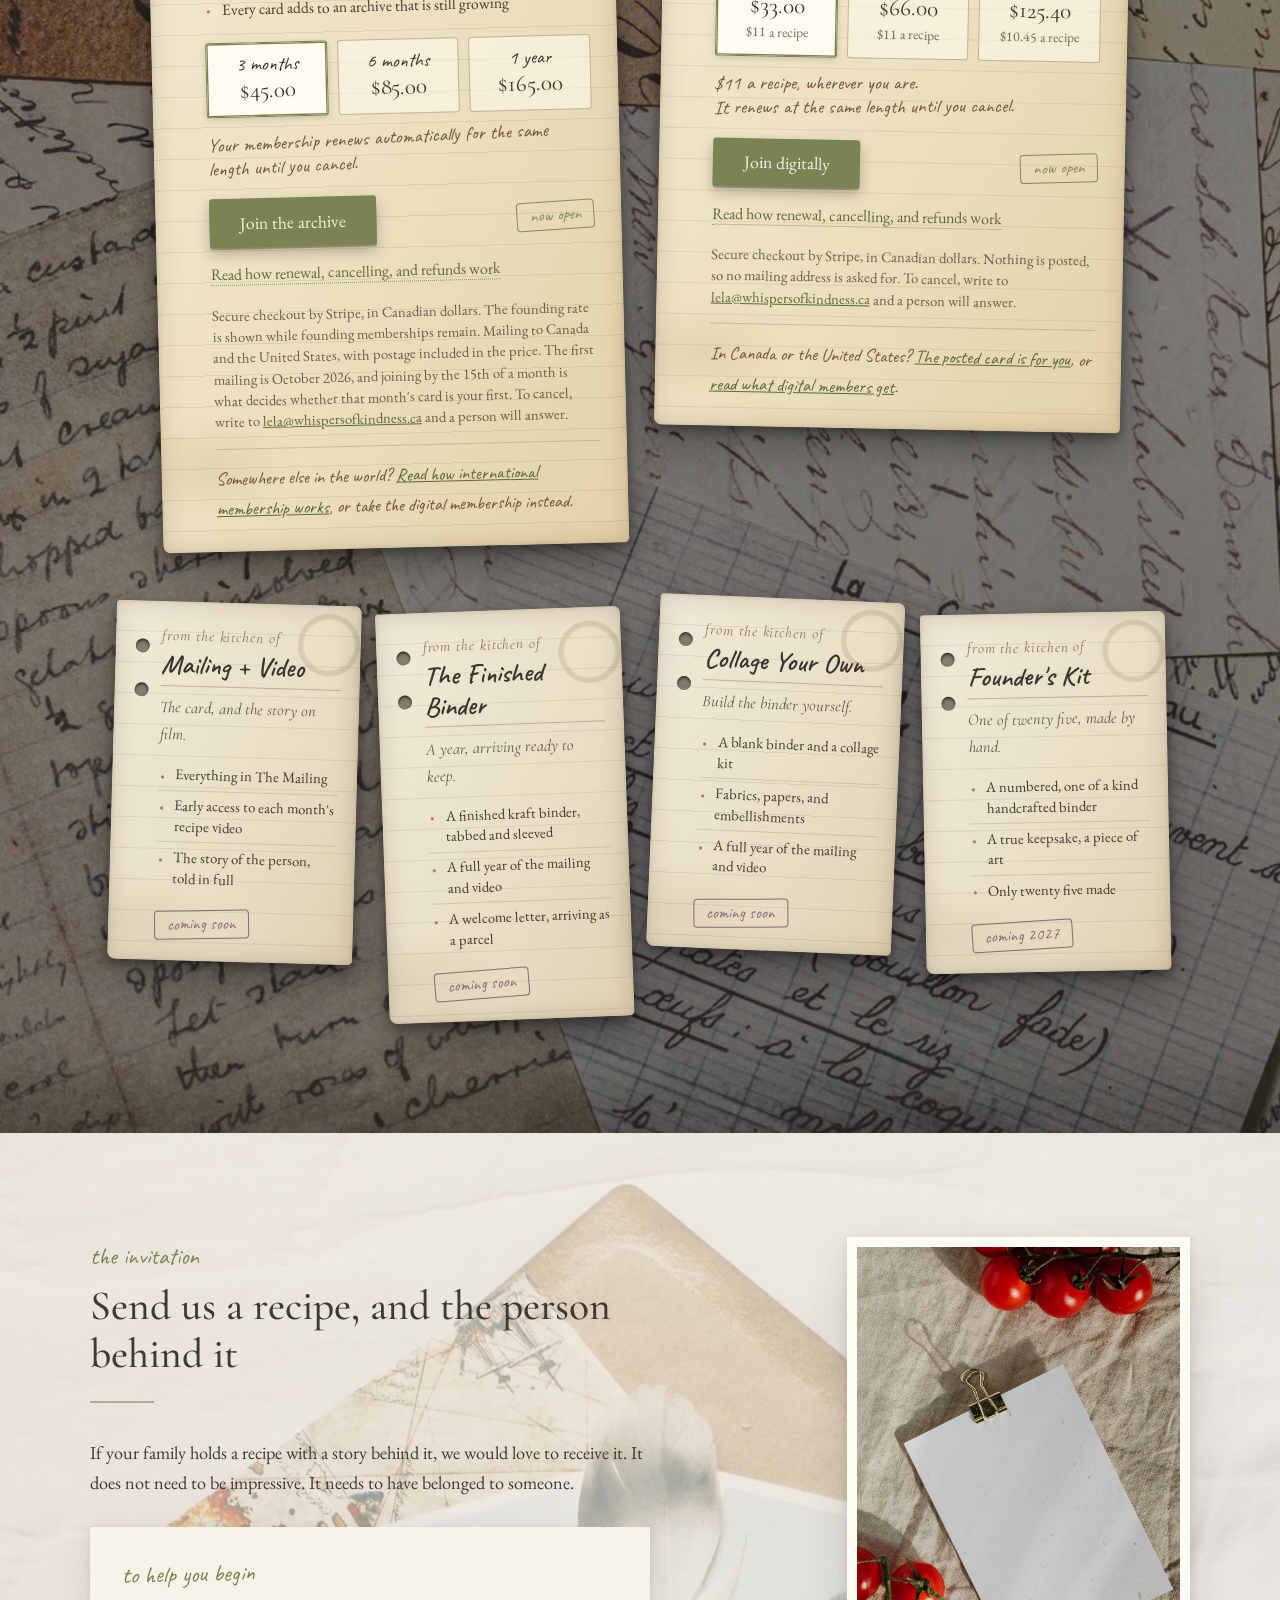
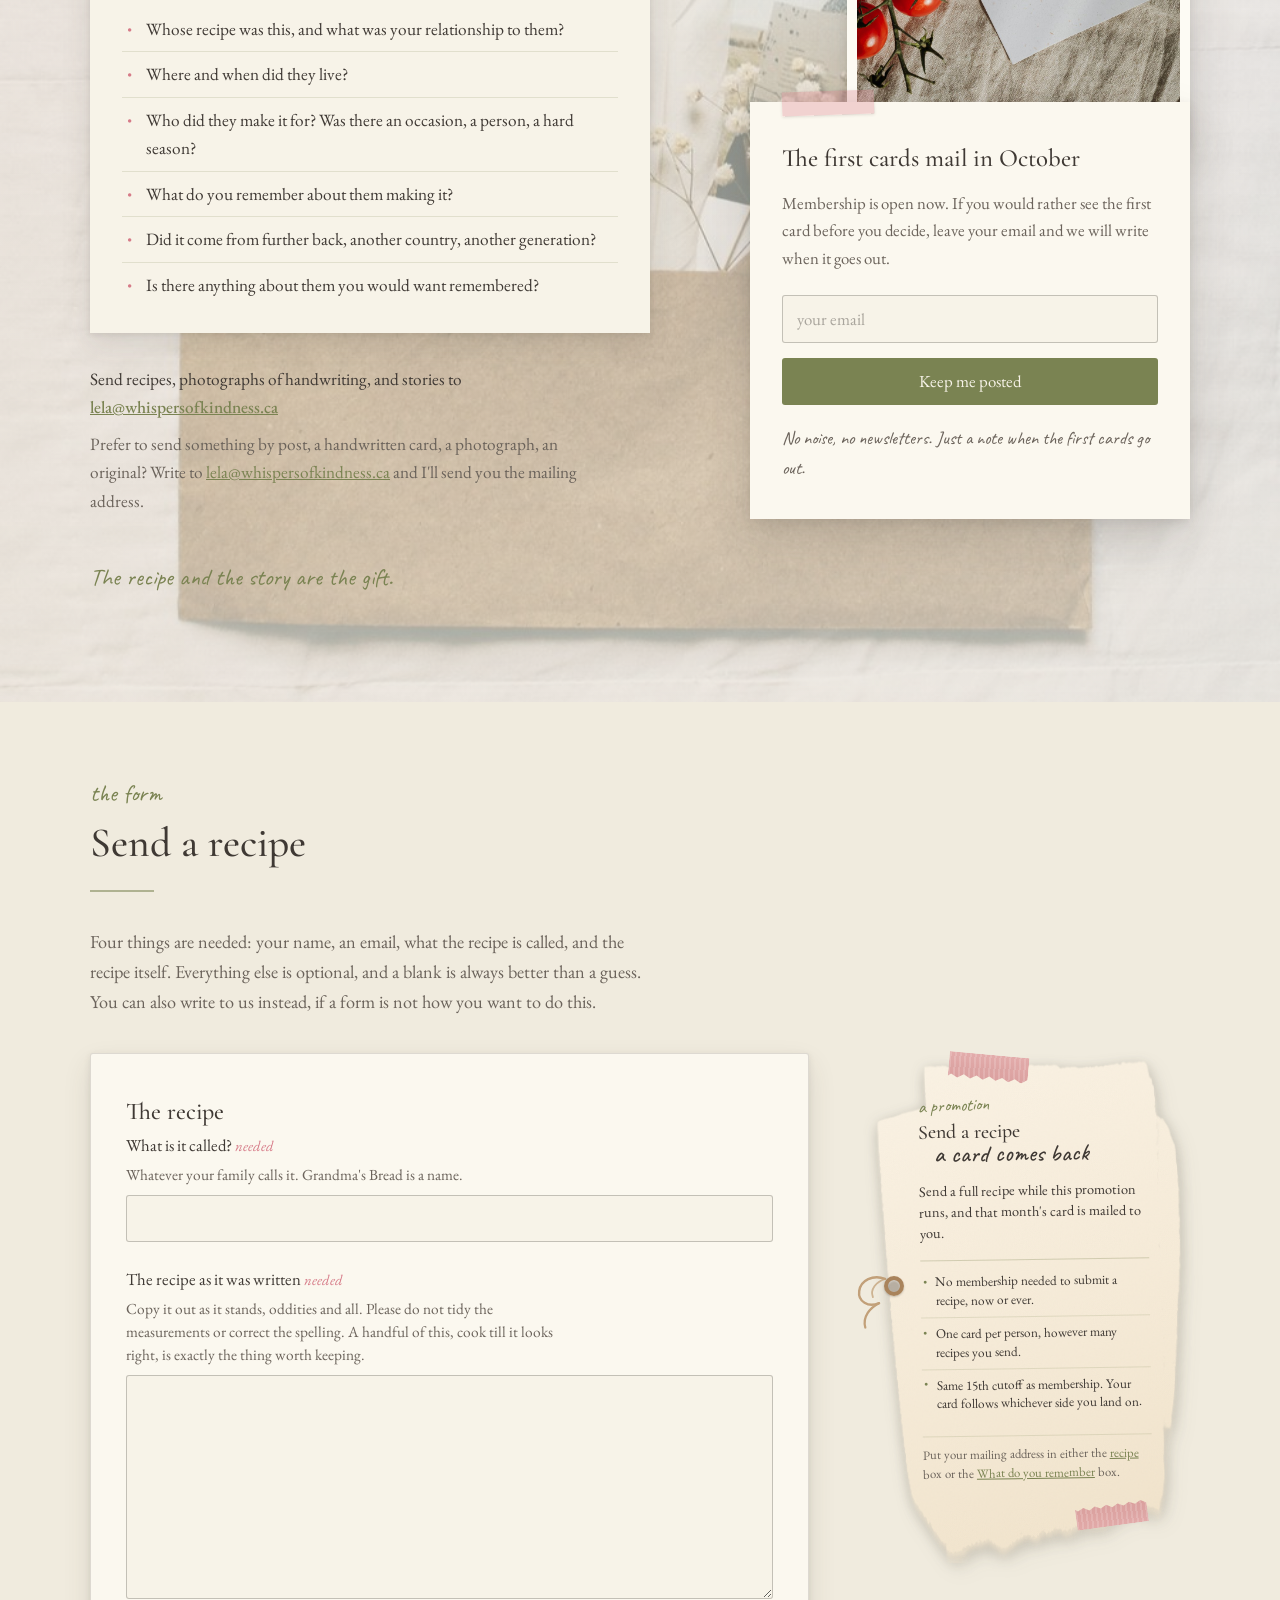
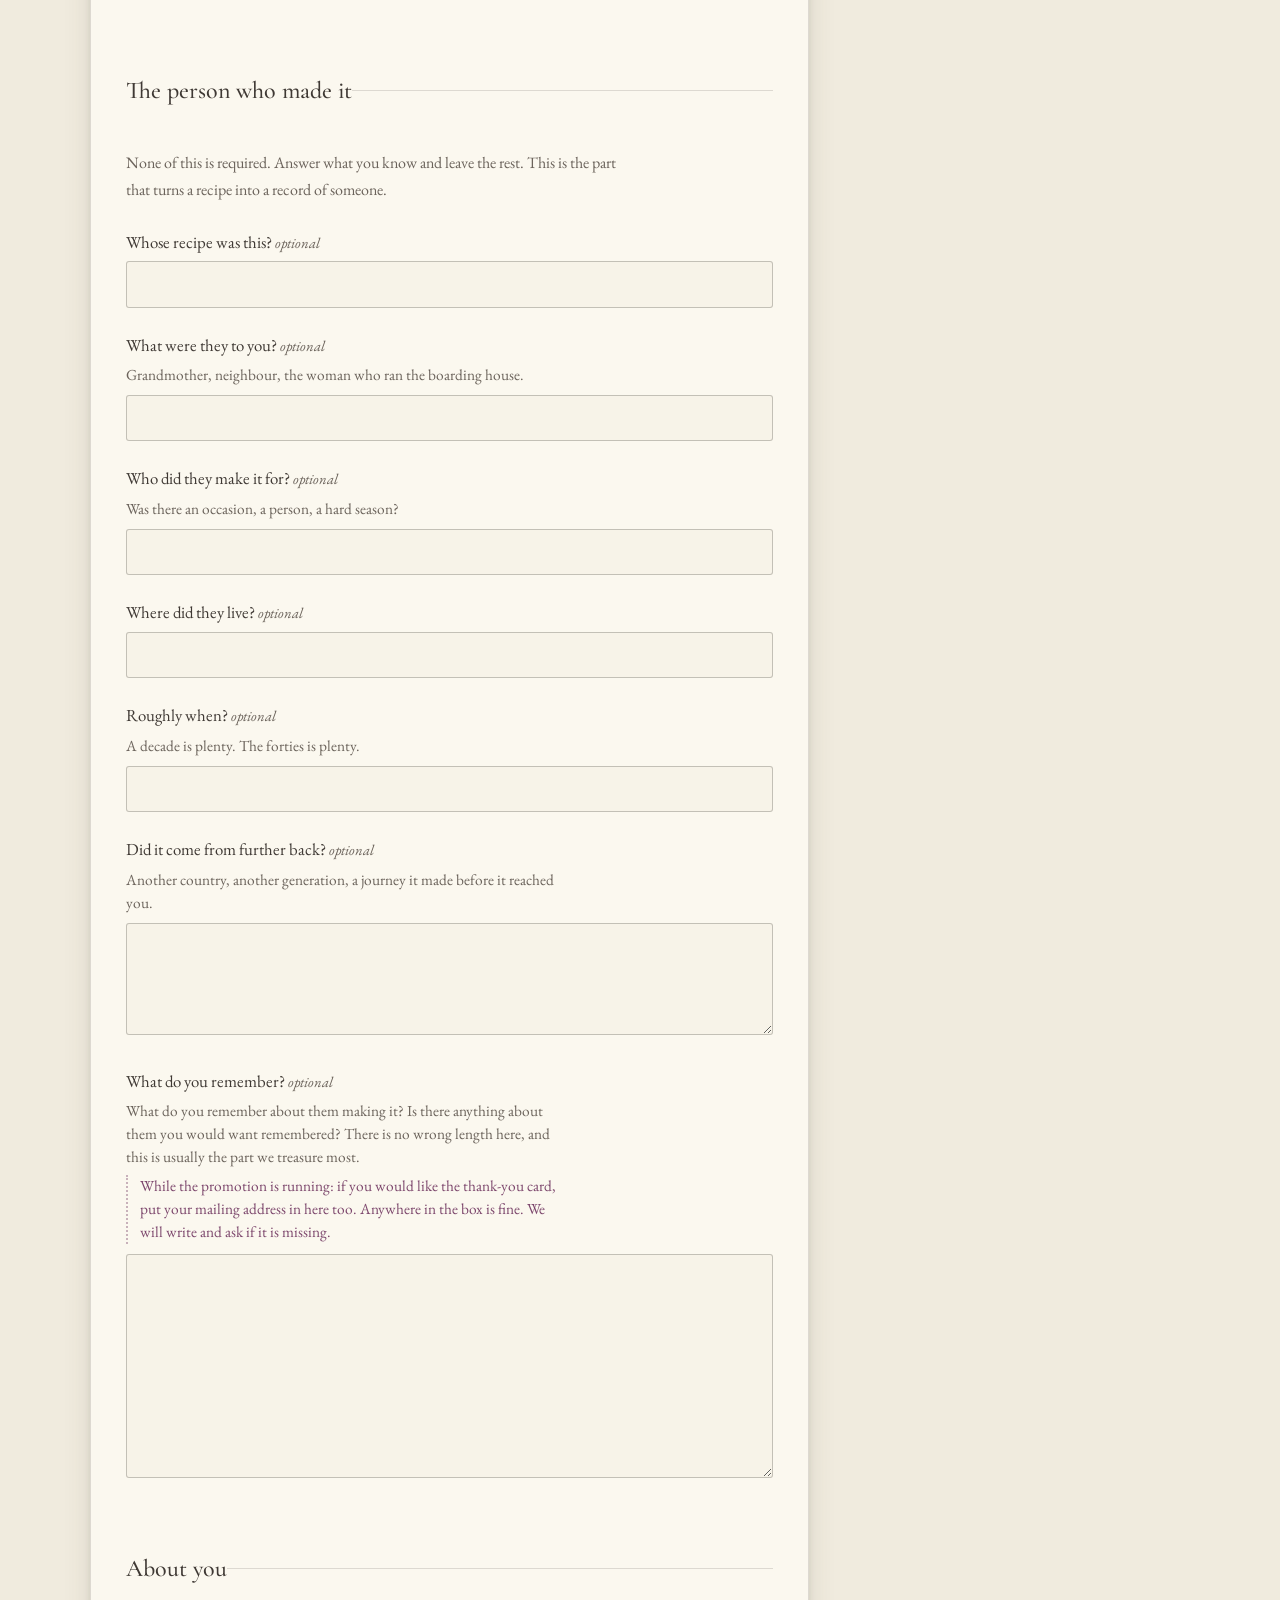
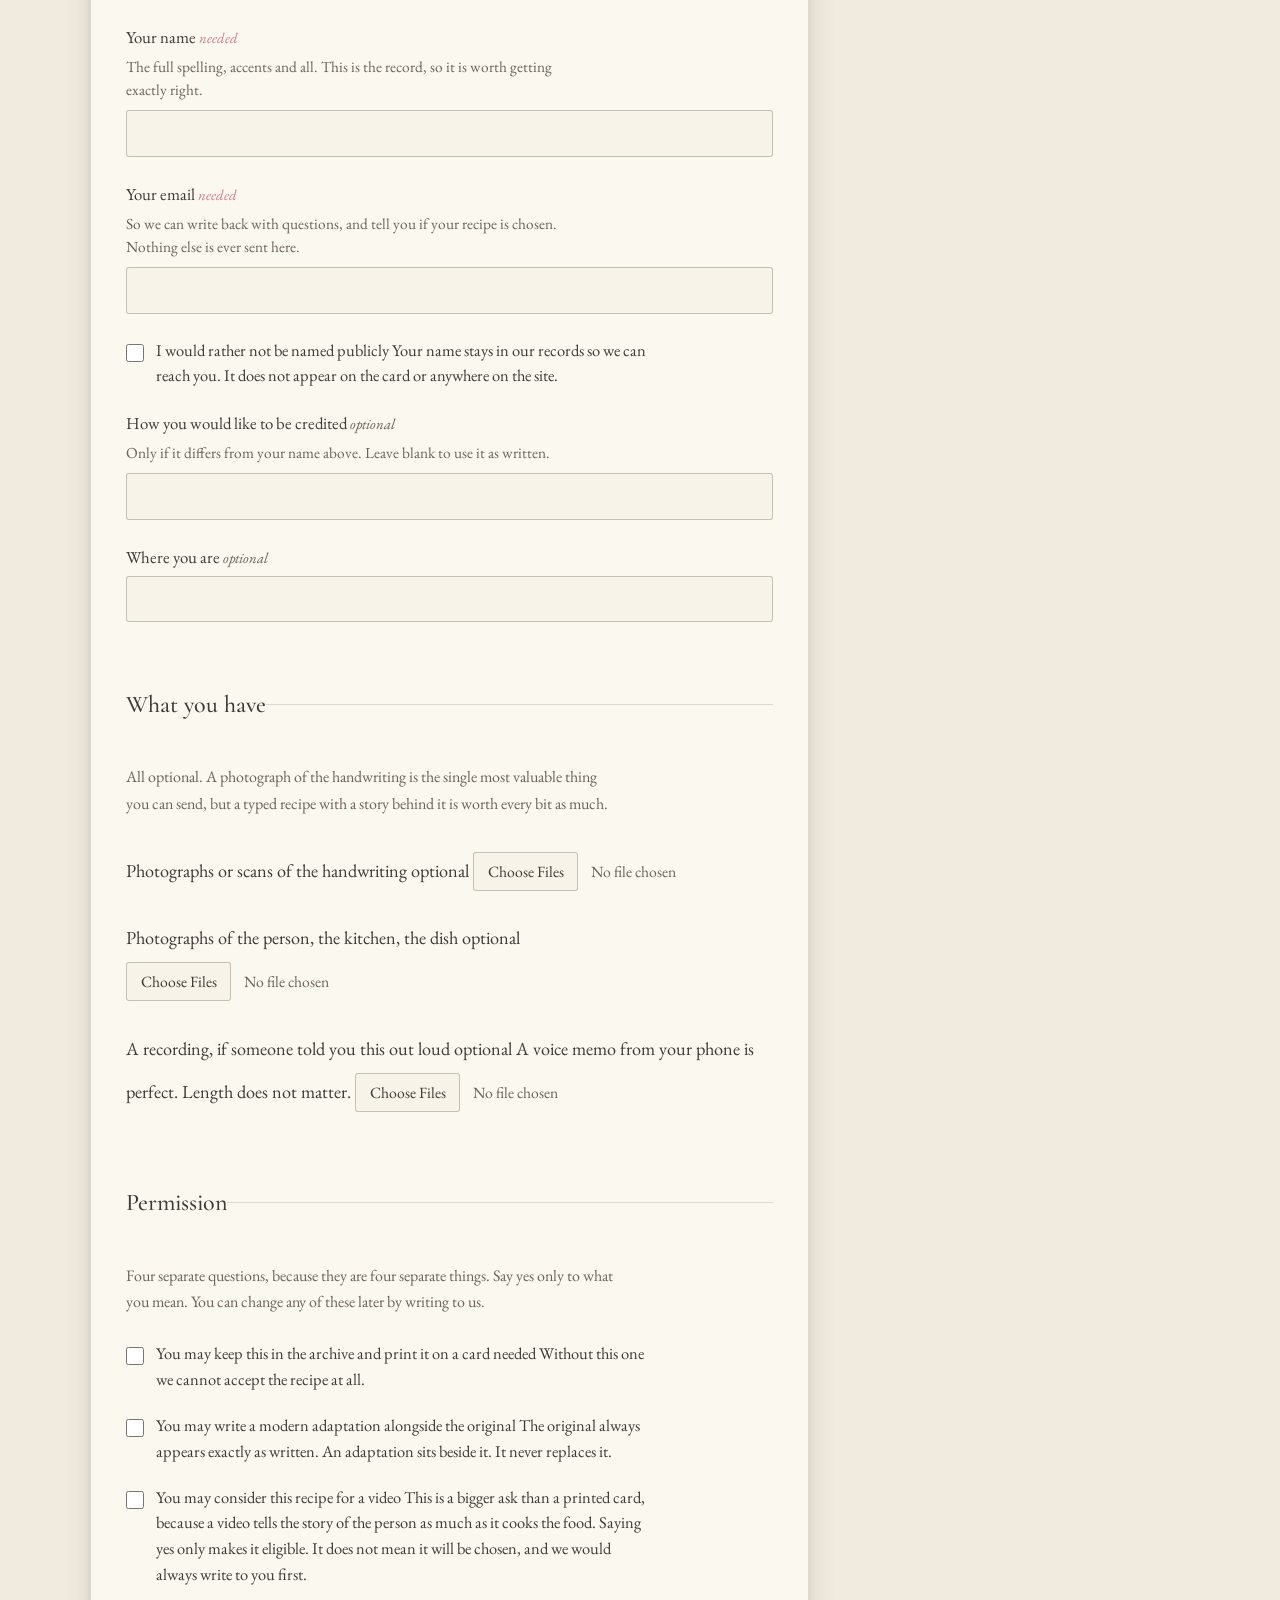
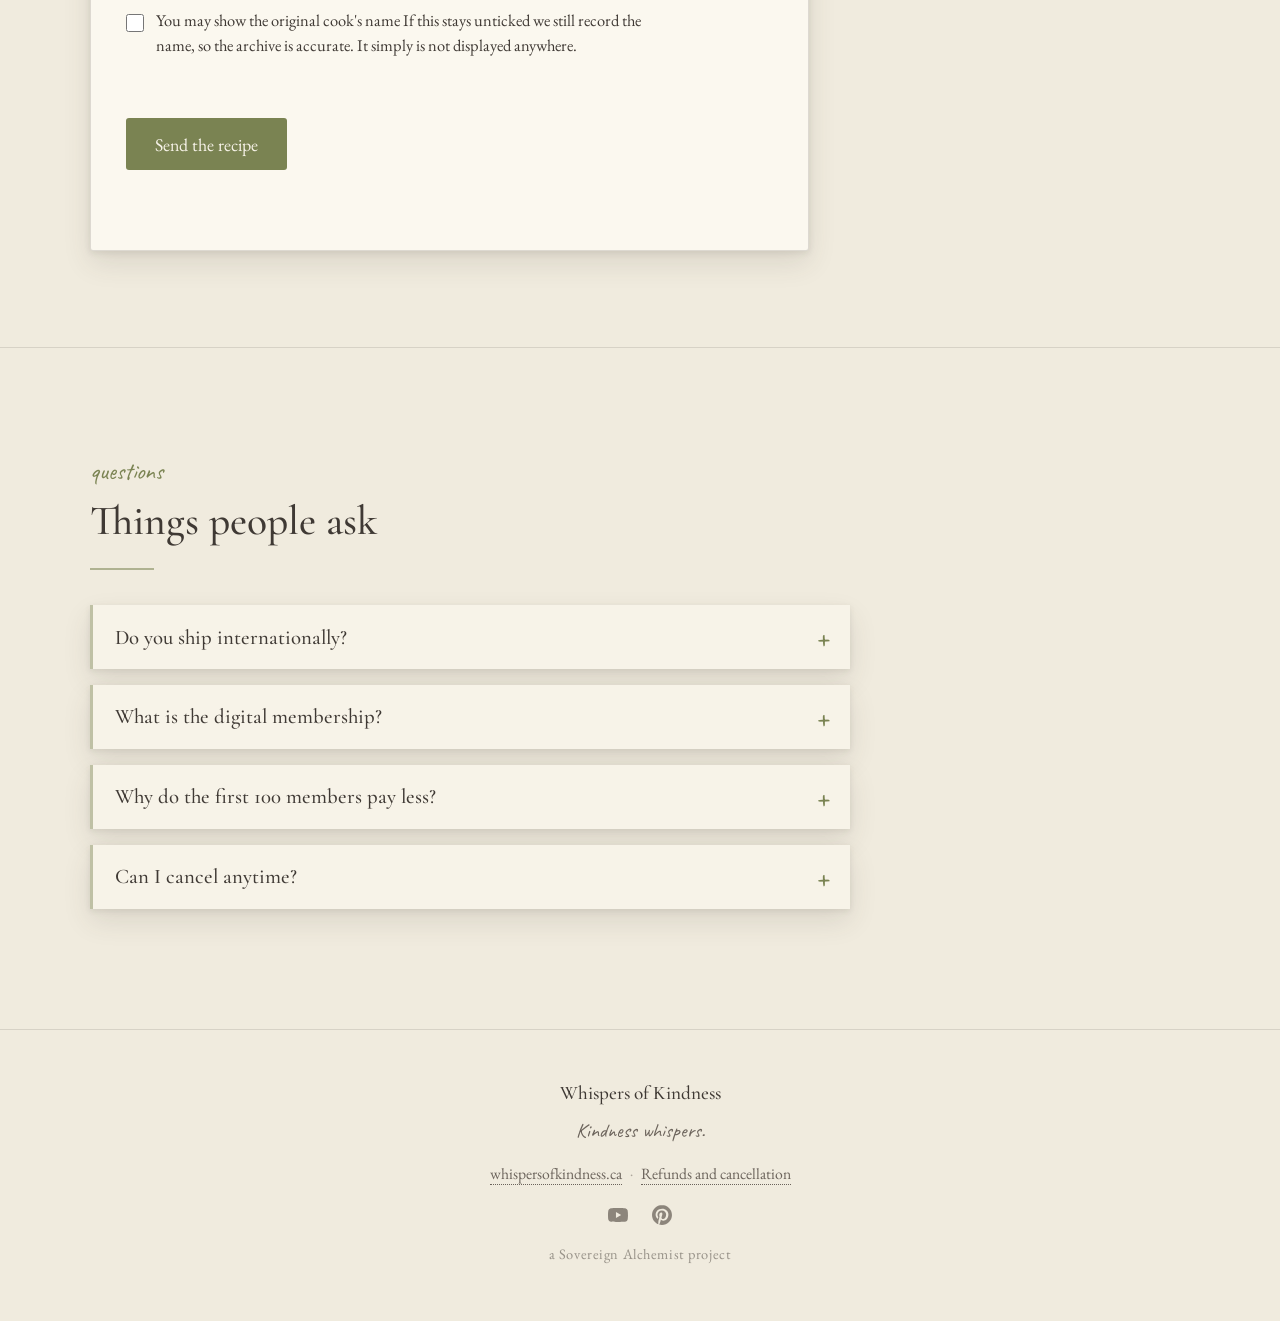
==== commit c9a22344: "Merge chunk-offer-tag-tape-clearance" ====
--- a/public/index.html
+++ b/public/index.html
@@ -784,13 +784,26 @@
   position:relative;
   z-index:1;
   display:block;
-  /* The bottom is deeper than the top. The closing line was sitting close
-     to the torn bottom edge, and a torn edge is ragged, so the distance
-     between the last line and the paper's actual boundary changes along
-     its length. More room underneath moves the whole block up the sheet
-     and stops the gap looking uneven. The bottom tape strip crosses that
-     edge too, and this keeps the words clear of it. */
-  padding:2.1rem 2rem 2.9rem 2.6rem;
+  /* THE BOTTOM PADDING IS DOING TWO JOBS, AND THE SECOND ONE IS WHY IT IS
+     THIS DEEP. It is measured, not chosen by eye.
+
+     Padding is a fixed pixel distance from the last line to the BOX bottom.
+     The torn edge is a fraction of the box, because mask-size is 100% 100%.
+     Those two do not move together, and at 2.9rem they had converged: the
+     closing line sat 46px above the box bottom, the tear in the tape's span
+     sat about 38px above it, and the 8px between them could not hold a 24px
+     strip of tape. The tape overlapped the words. Moved down far enough to
+     clear them it fell off the paper entirely, which is the fault it had
+     before. There was no offset that worked, because the gap was the
+     problem rather than the position.
+
+     At 5rem the words lift clear of the tear and the tape sits in the room
+     that opens underneath. The visible result is not a wide empty margin:
+     the bottom tenth of this box has no paper on it at all, so of the 80px
+     only about 38px reads as paper below the last line, against about 28px
+     of paper above the first. Slightly deeper at the bottom, which is right
+     for an edge that is ragged and therefore uneven along its length. */
+  padding:2.1rem 2rem 5rem 2.6rem;
   transform:rotate(-.8deg);
 }
 .offertag-face > *{ position:relative; z-index:1; }
@@ -874,11 +887,17 @@
    so the torn edge sits at a fixed FRACTION of the box however the box is
    sized, and the same value survives the narrow breakpoints changing the
    padding. bottom:7% puts the strip across the 90% to 93% band: most of it
-   lies on the sheet, and the lower sliver hangs past the tear. */
+   lies on the sheet, and the lower sliver hangs past the tear.
+
+   HEIGHT IS 22px RATHER THAN 24px. The strip has to fit between the last line of type
+   and the bottom of the paper, and two pixels off its height is two more
+   pixels of daylight above it. The rotation costs some of that back: over
+   72px at 7 degrees the right end lifts about 4px, and the right end is the
+   one nearest the words. */
 .offertag-face > .offertag-tape-b{
   top:auto; bottom:7%;
   left:auto; right:12%;
-  width:72px; height:24px;
+  width:72px; height:22px;
   transform:rotate(-7deg) scaleY(-1);
 }
 
@@ -965,7 +984,16 @@
 }
 @media (max-width:560px){
   .offertag{ padding:.5rem 1.5rem 1rem .9rem; }
-  .offertag-face{ padding:1.8rem 1.5rem 1.7rem 2.2rem; }
+  /* THE BOTTOM STAYS DEEP HERE, and it is not a copy of the desktop value
+     for tidiness. It matters more on a phone, not less. The tag is narrower,
+     so the same words wrap into more lines and the box gets taller, and the
+     torn edge is a PERCENTAGE of that box. A taller box puts the tear
+     further up in real pixels while a rem of padding stays exactly where it
+     was. At 1.7rem the closing line sat about 27px above the box bottom with
+     the tear roughly 50px above it, which put the last line of type past the
+     edge of the paper and floating on nothing. That was true before any tape
+     was involved. */
+  .offertag-face{ padding:1.8rem 1.5rem 5.4rem 2.2rem; }
   /* The twine hangs off the left of a page that has no room for it, and a
      rope disappearing off the screen reads as a bug. */
   .offertag-twine{ display:none; }
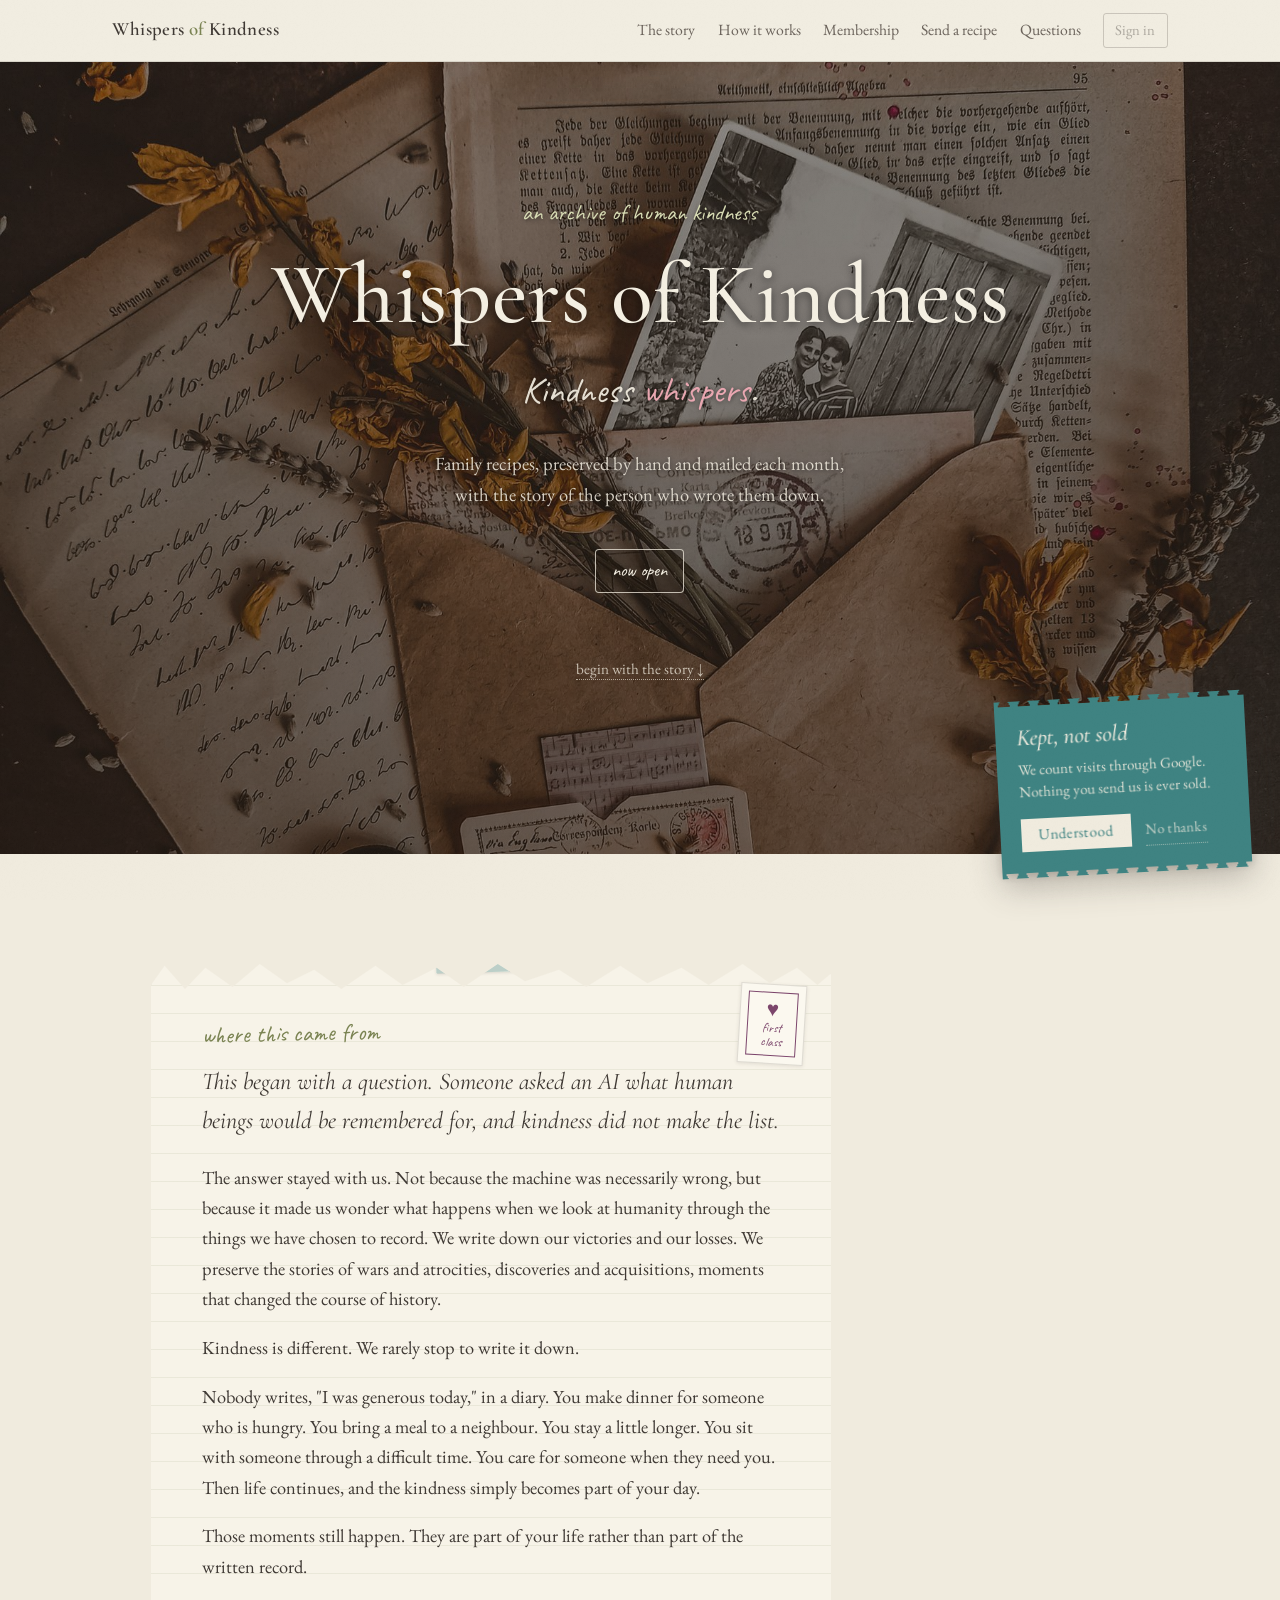
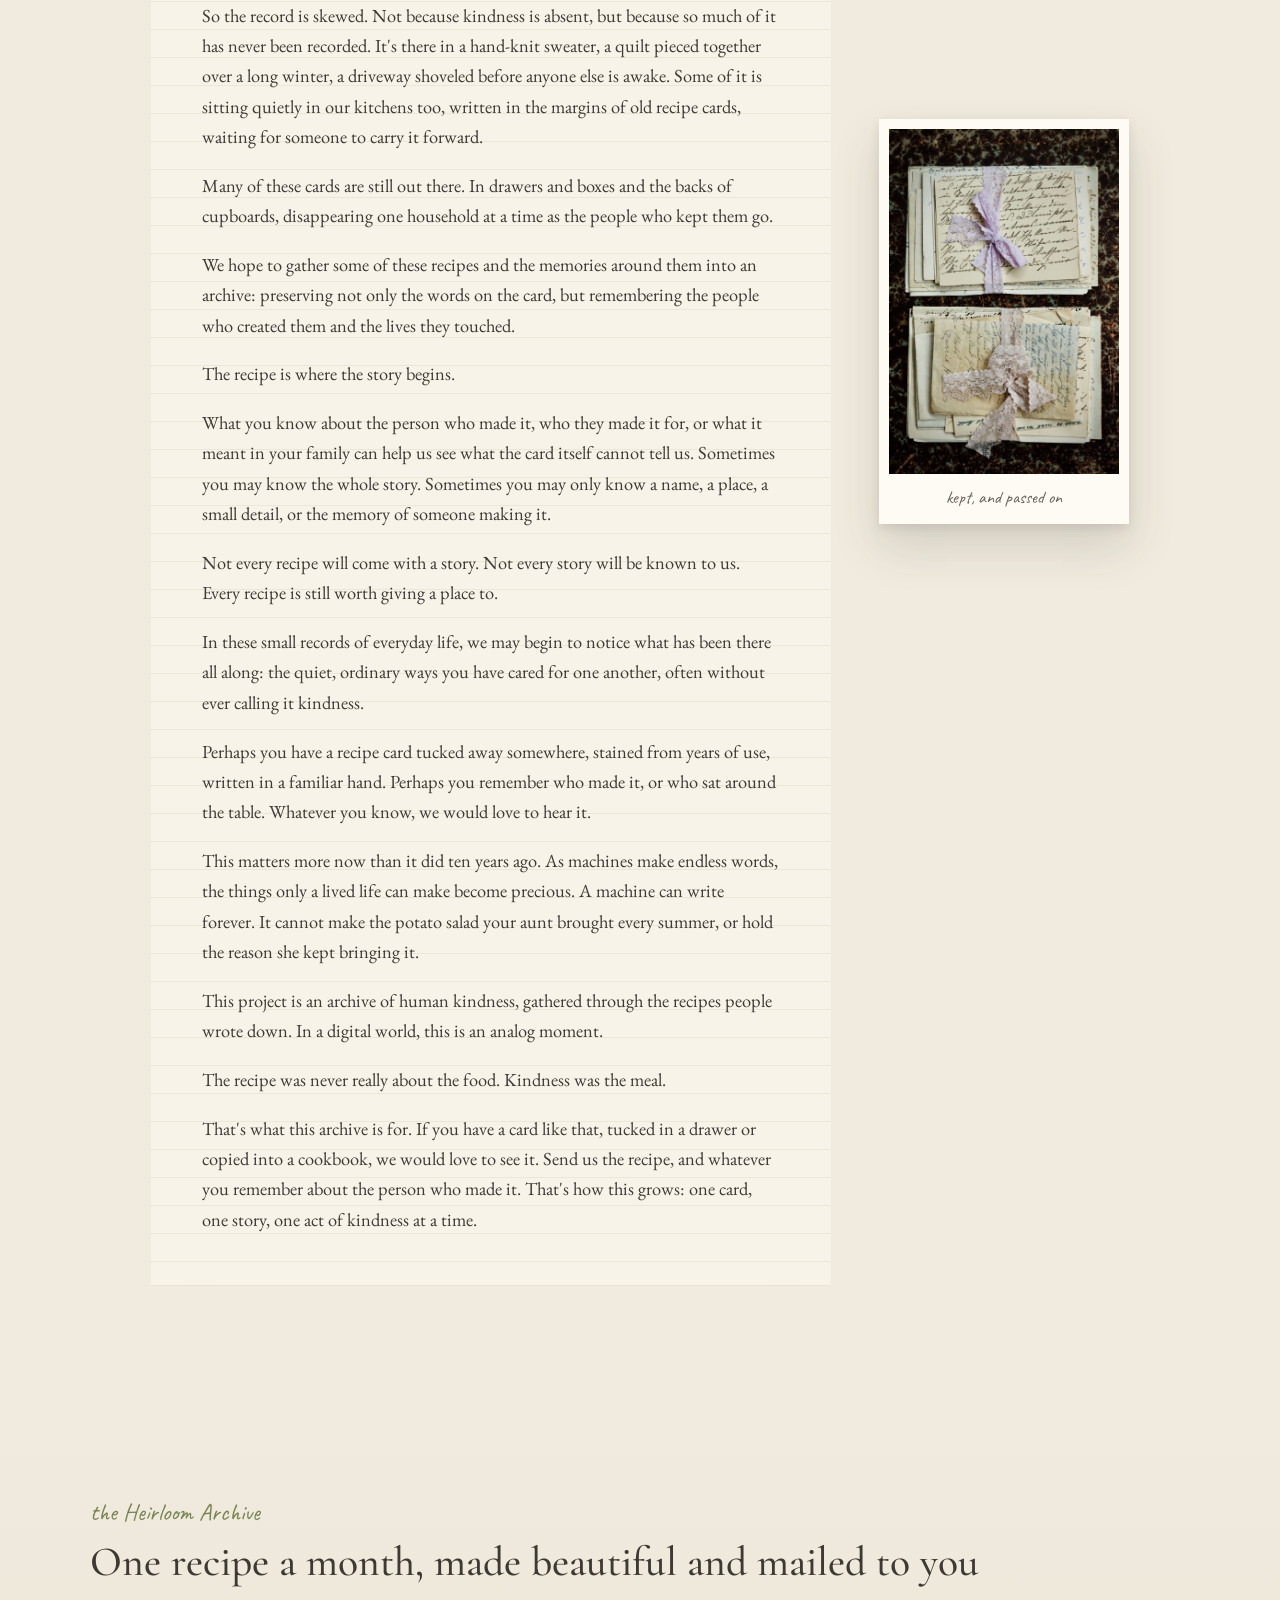
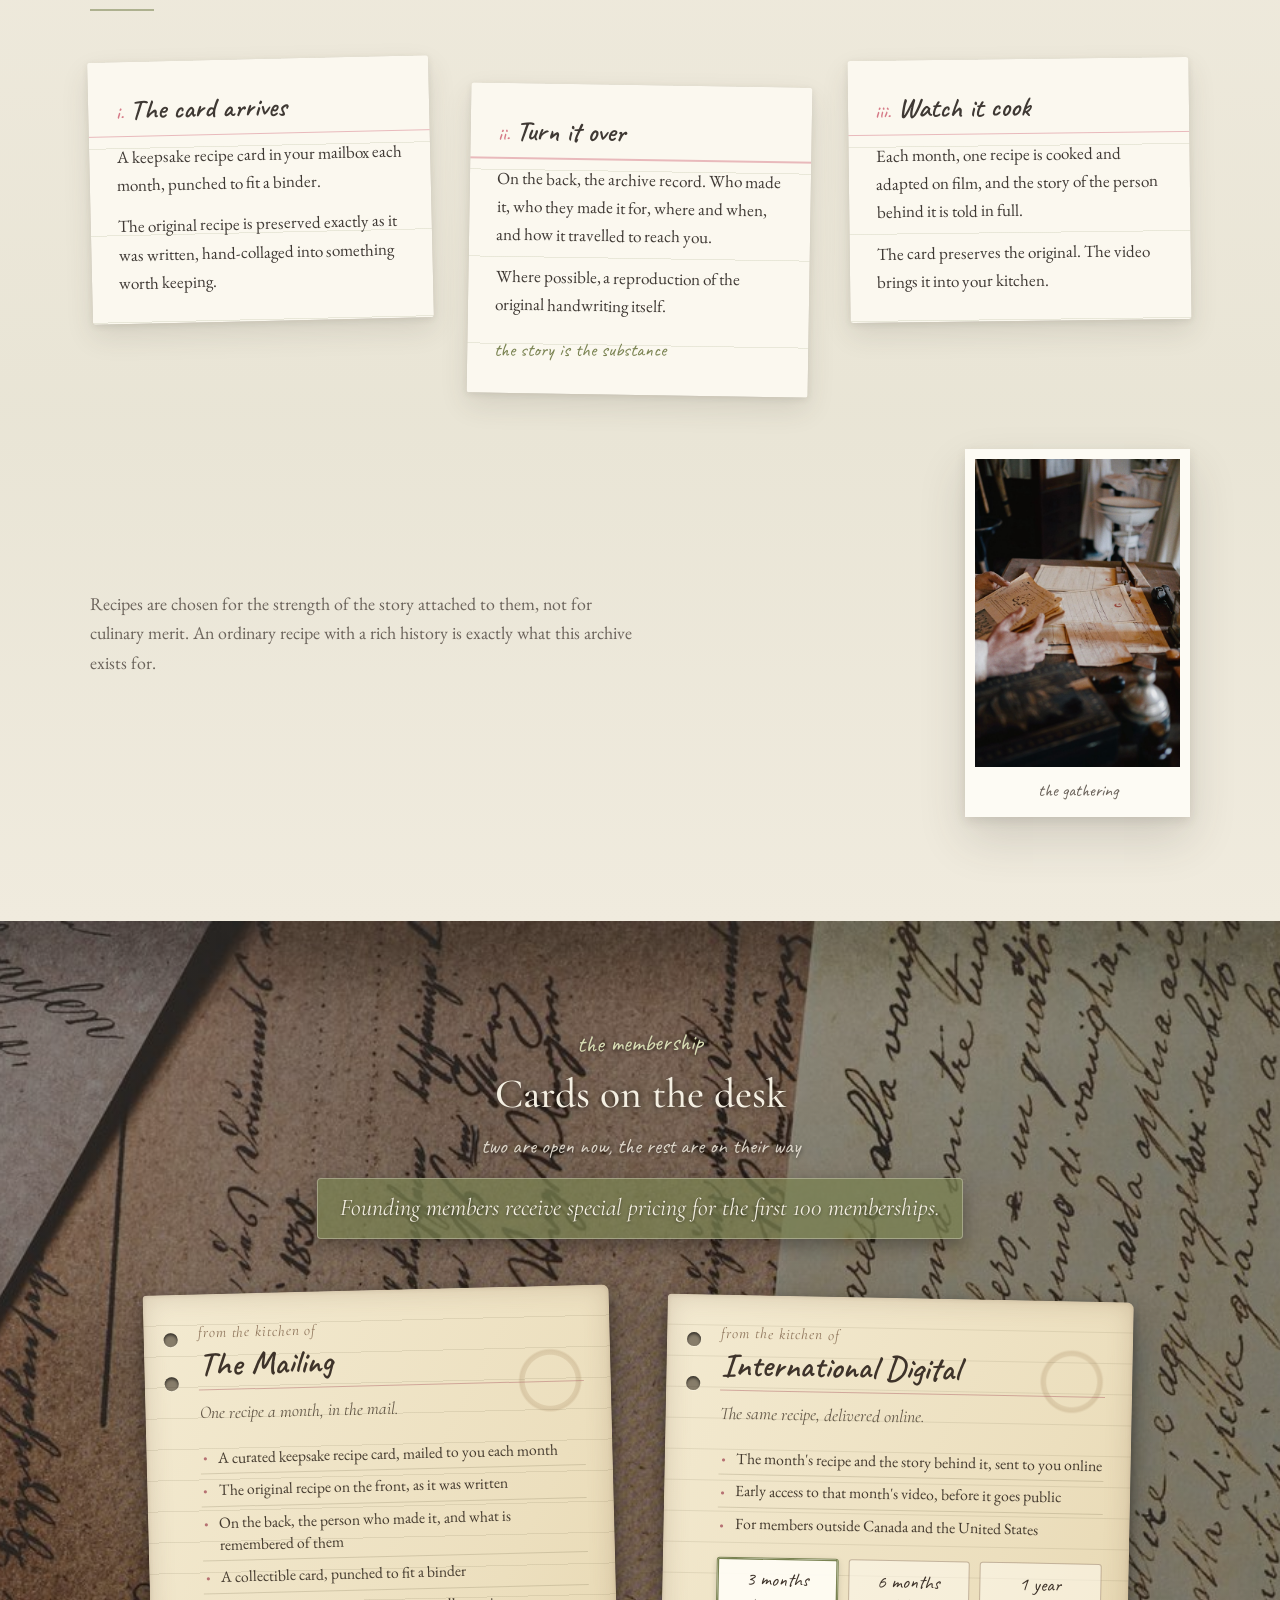
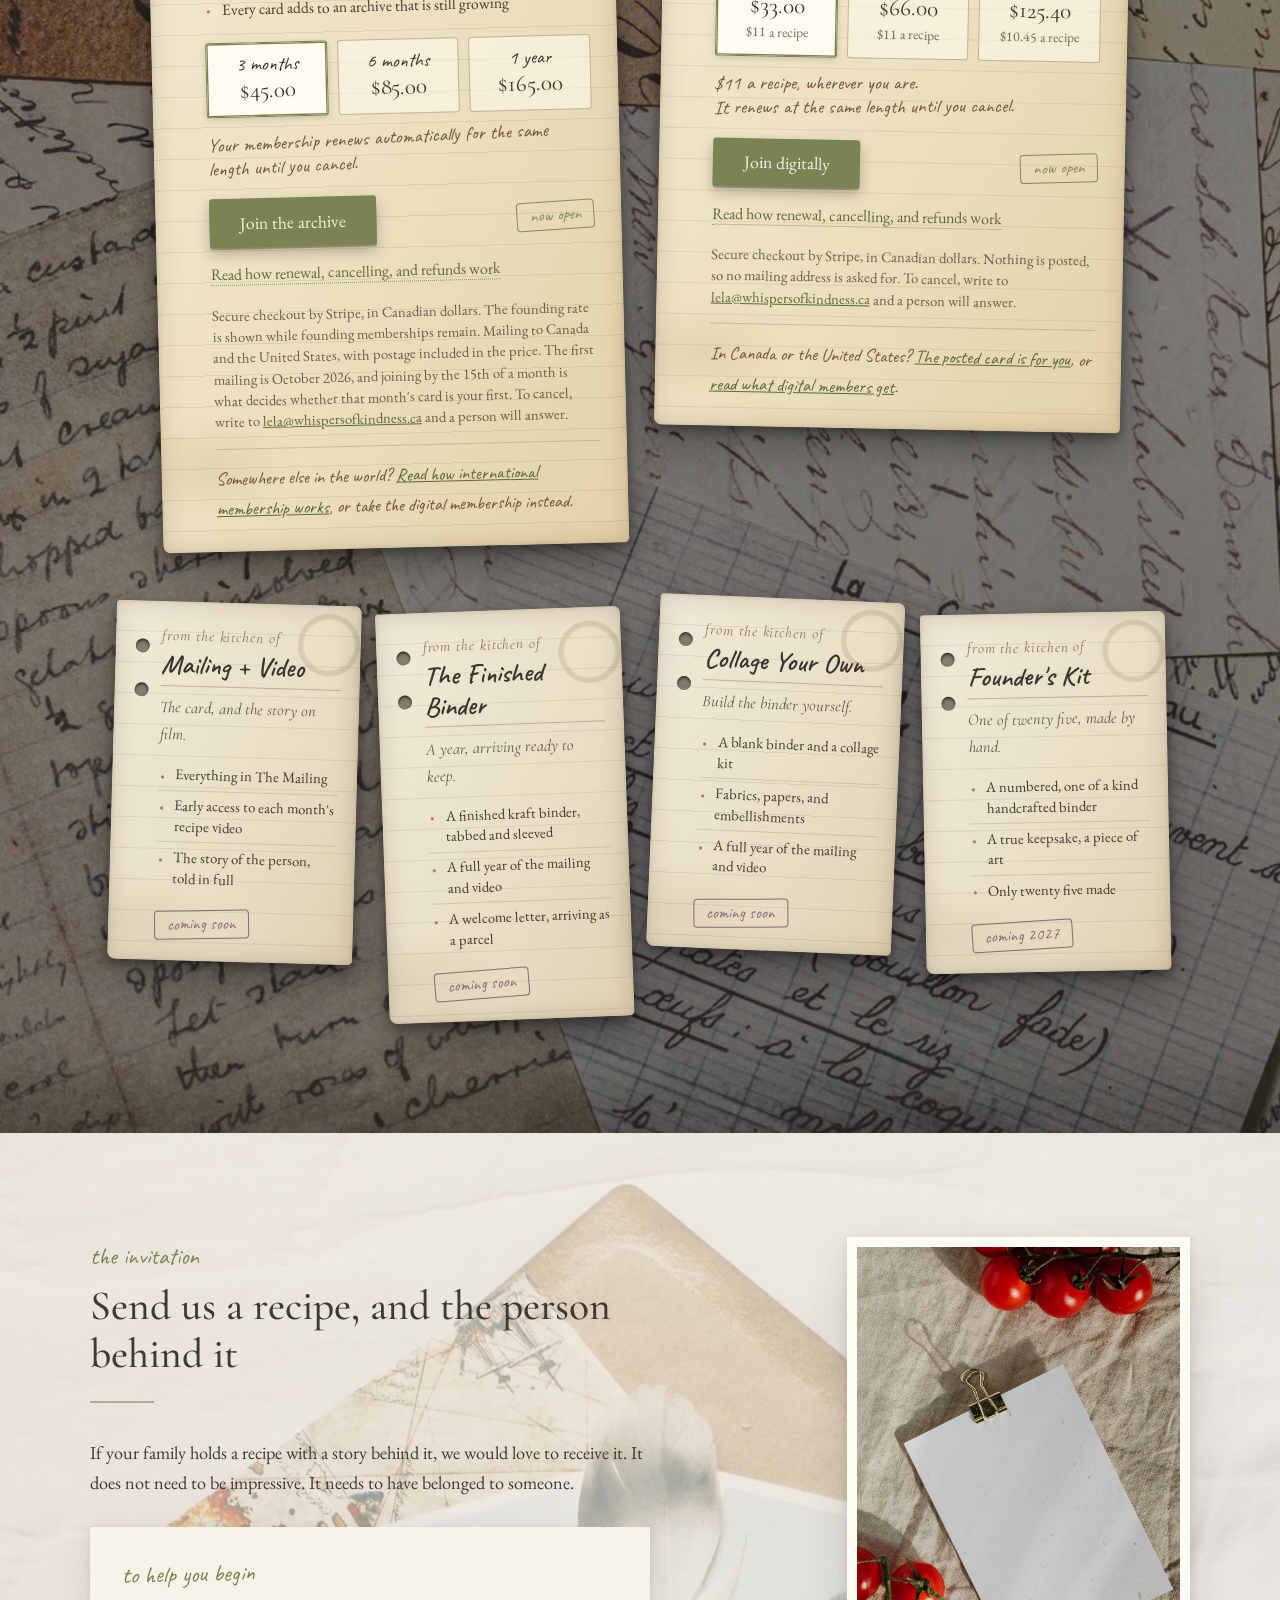
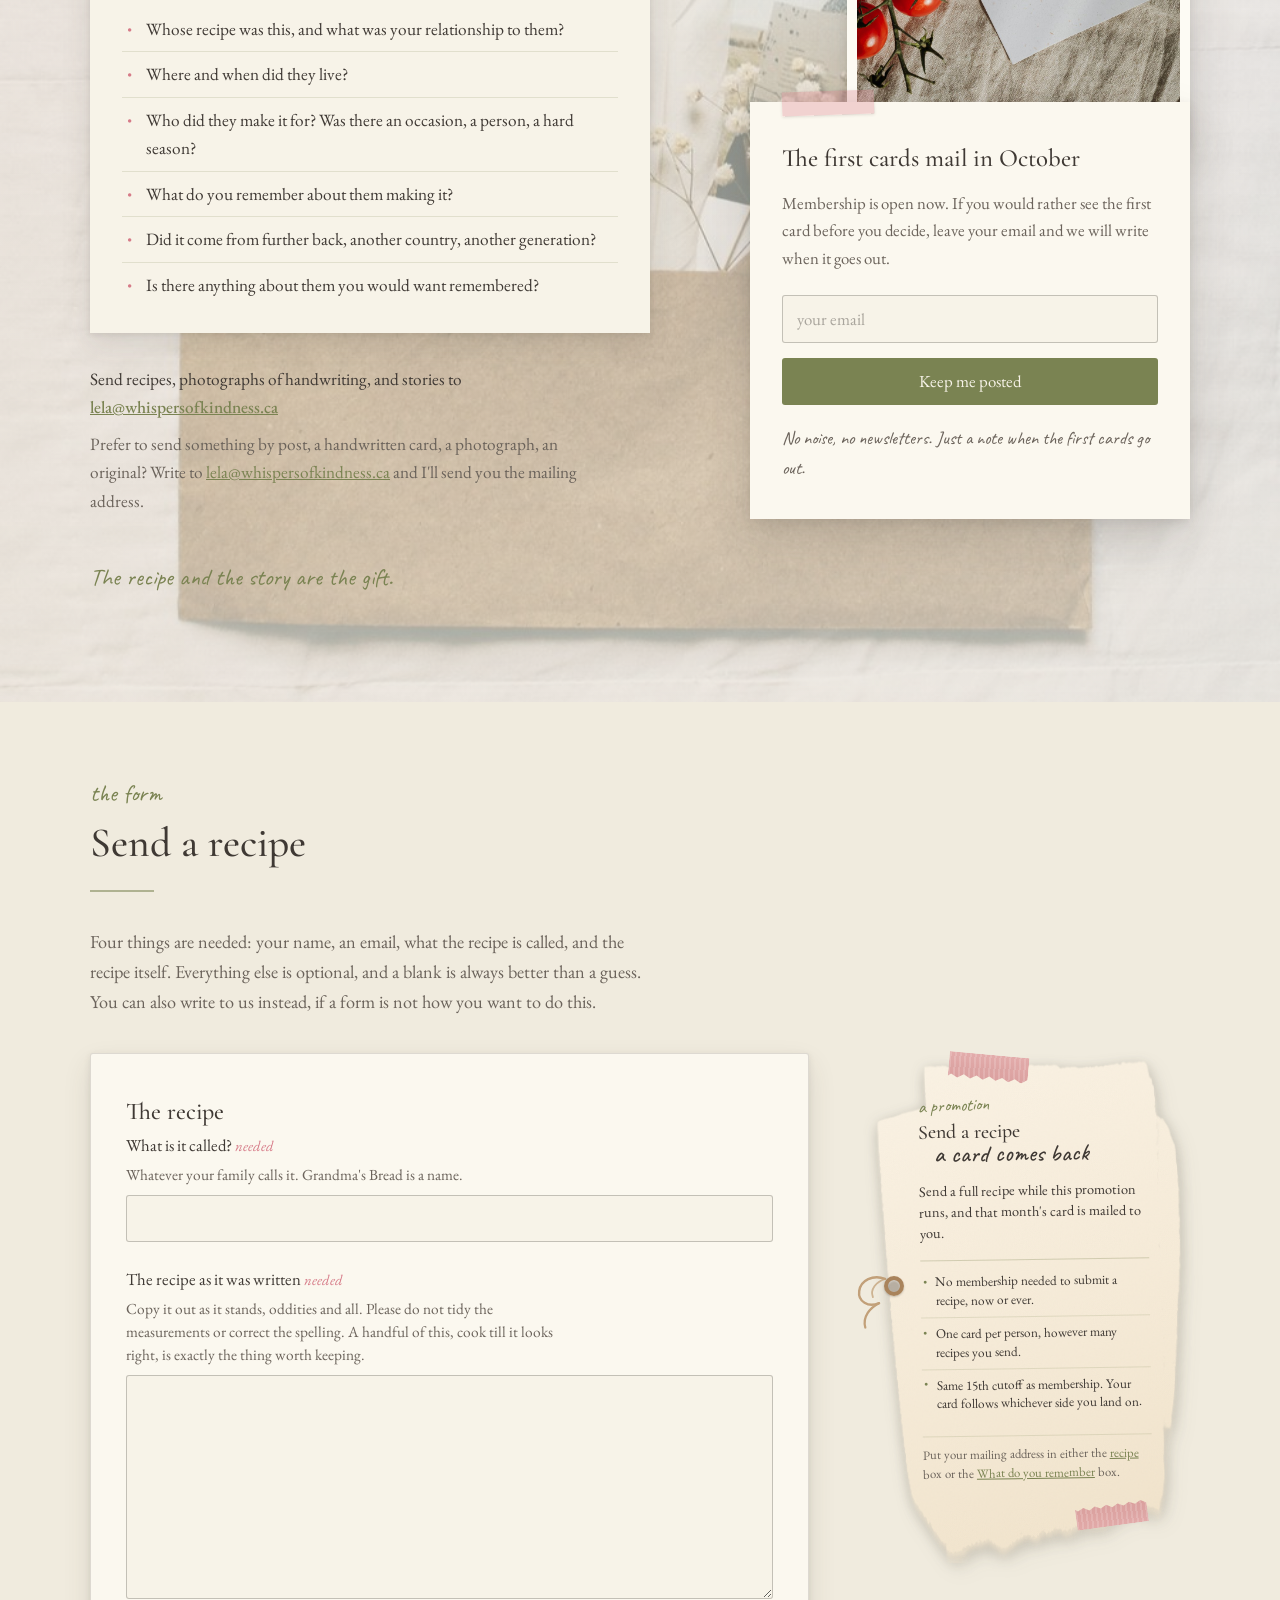
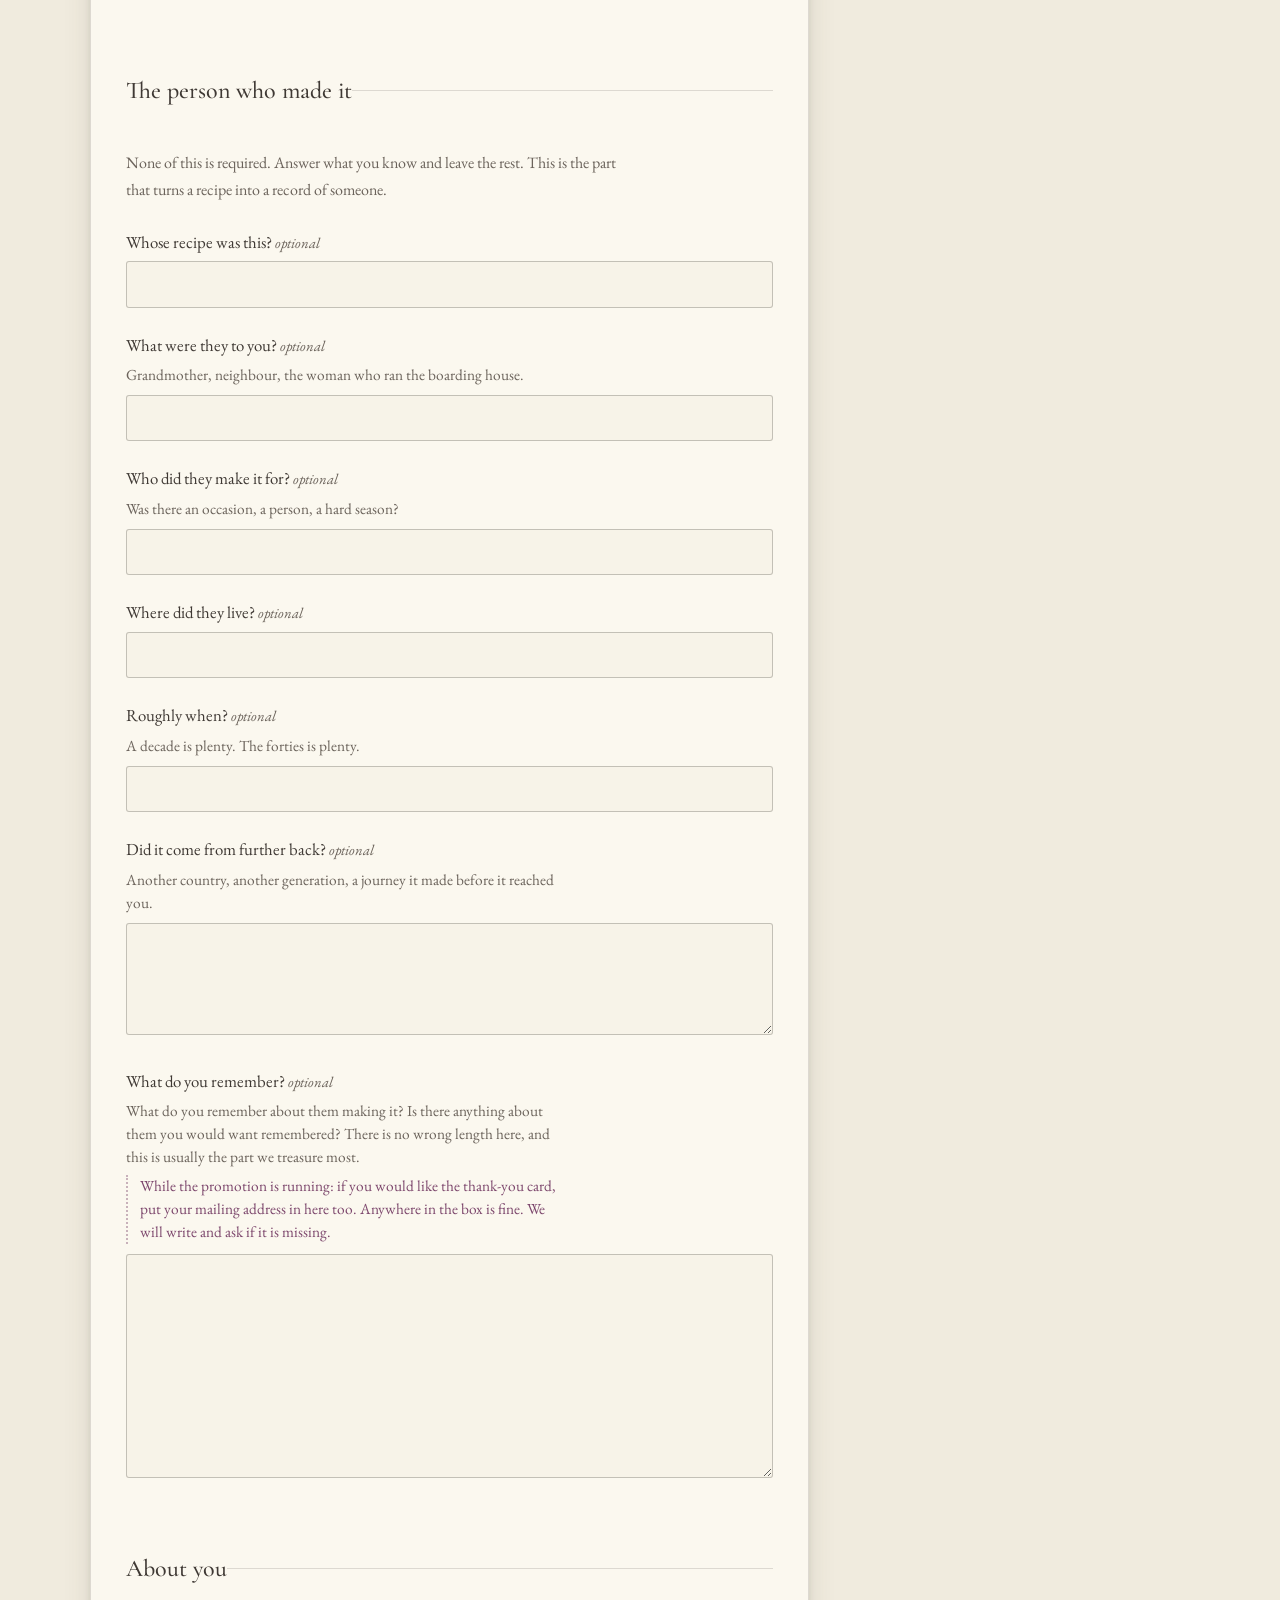
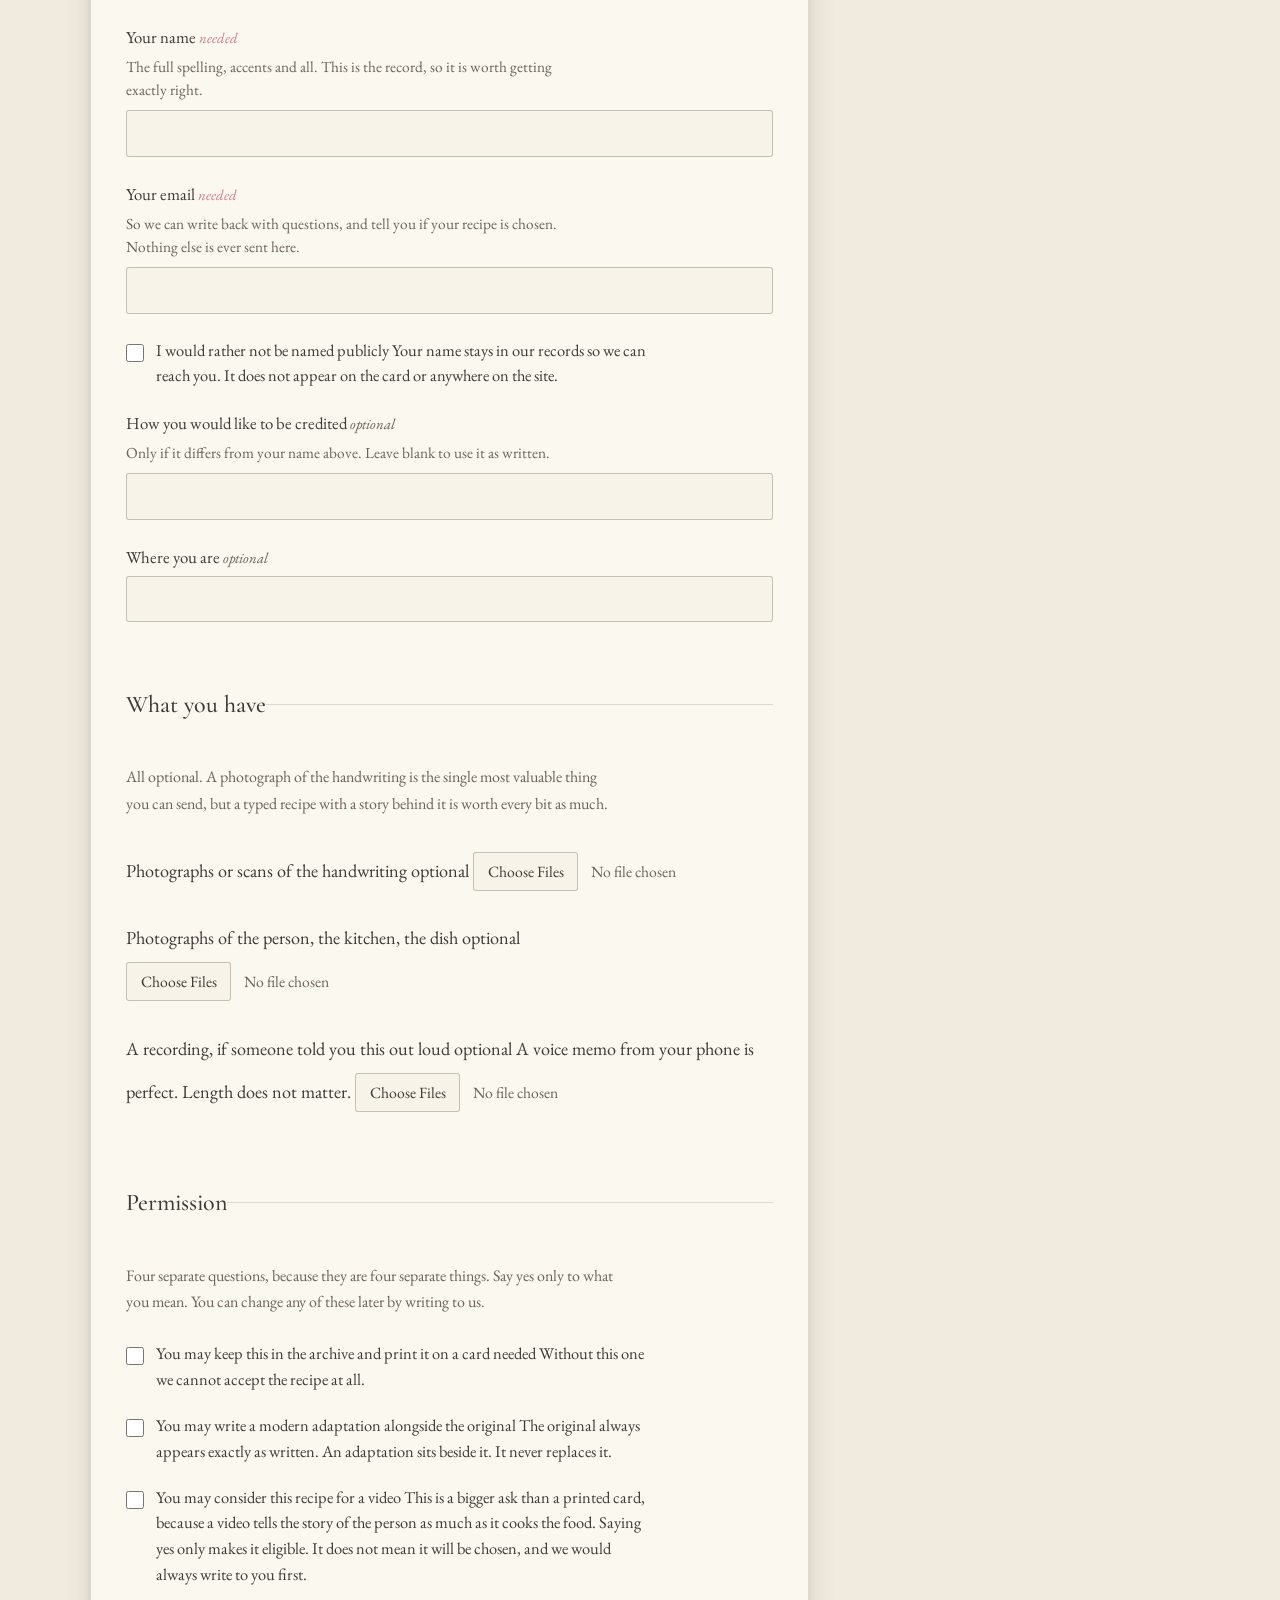
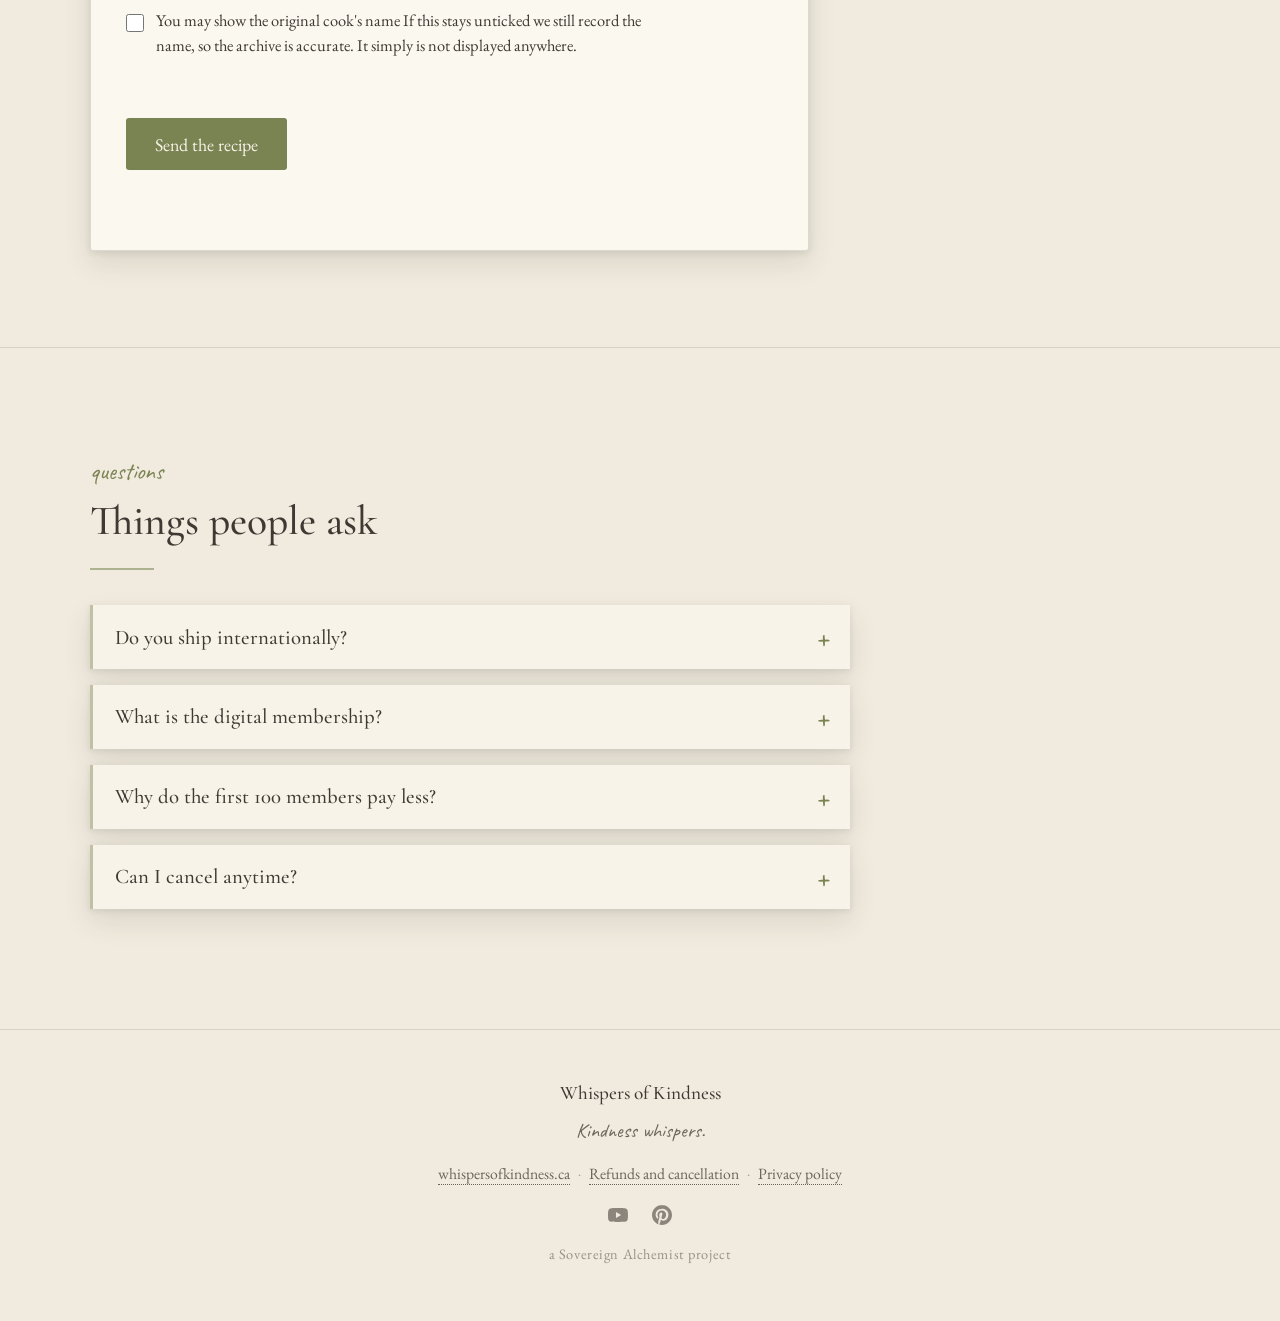
==== commit 4561d105: "Add the privacy policy page Pinterest's and Meta's developer app forms both require a privacy policy" ====
--- a/public/index.html
+++ b/public/index.html
@@ -19,8 +19,8 @@
      It sits at the site root because that is the path browsers ask
      for on their own, whether or not they read the tag below.
 
-     Lives in three places: index.html, refunds.html and
-     thank-you.html. There is no shared head template.
+     Lives in four places: index.html, refunds.html,
+     privacy.html and thank-you.html. There is no shared head template.
      ============================================================ -->
 <link rel="icon" href="/favicon.ico" sizes="any">
 <link rel="icon" type="image/png" sizes="32x32" href="/favicon-32x32.png">
@@ -1843,9 +1843,9 @@
    and ephemera, and a grey bar would be the one corporate object
    on the page.
 
-   Lives in three places, like the tag it gates: index.html,
-   refunds.html and thank-you.html. There is no shared template.
-   Change one, change all three.
+   Lives in four places, like the tag it gates: index.html,
+   refunds.html, privacy.html and thank-you.html. There is no shared template.
+   Change one, change all four.
 
    THE CLASS IS consent-stamp, NOT stamp. It was .stamp to begin
    with, which is already the site's own class for the little
@@ -2682,7 +2682,7 @@
 <footer>
   <p class="fname">Whispers of Kindness</p>
   <p class="ftag">Kindness whispers.</p>
-  <p class="flinks"><a href="https://whispersofkindness.ca">whispersofkindness.ca</a><span class="fsep">·</span><a href="/refunds.html">Refunds and cancellation</a></p>
+  <p class="flinks"><a href="https://whispersofkindness.ca">whispersofkindness.ca</a><span class="fsep">·</span><a href="/refunds.html">Refunds and cancellation</a><span class="fsep">·</span><a href="/privacy.html">Privacy policy</a></p>
   <!-- The label is on the link and the glyph is hidden from screen readers.
        An SVG path announced on its own is noise, and "YouTube" alone would
        not say whose. -->
@@ -3077,8 +3077,8 @@
      remembered exactly as firmly as a yes, so somebody who says no
      is not asked again on the next page or the next visit.
 
-     Lives in three places: index.html, refunds.html and
-     thank-you.html. There is no shared template, so the markup, the
+     Lives in four places: index.html, refunds.html,
+     privacy.html and thank-you.html. There is no shared template, so the markup, the
      styles and this script are all duplicated. Change one, change
      all three. The Measurement ID appears once, in GA_ID below.
      ============================================================ -->
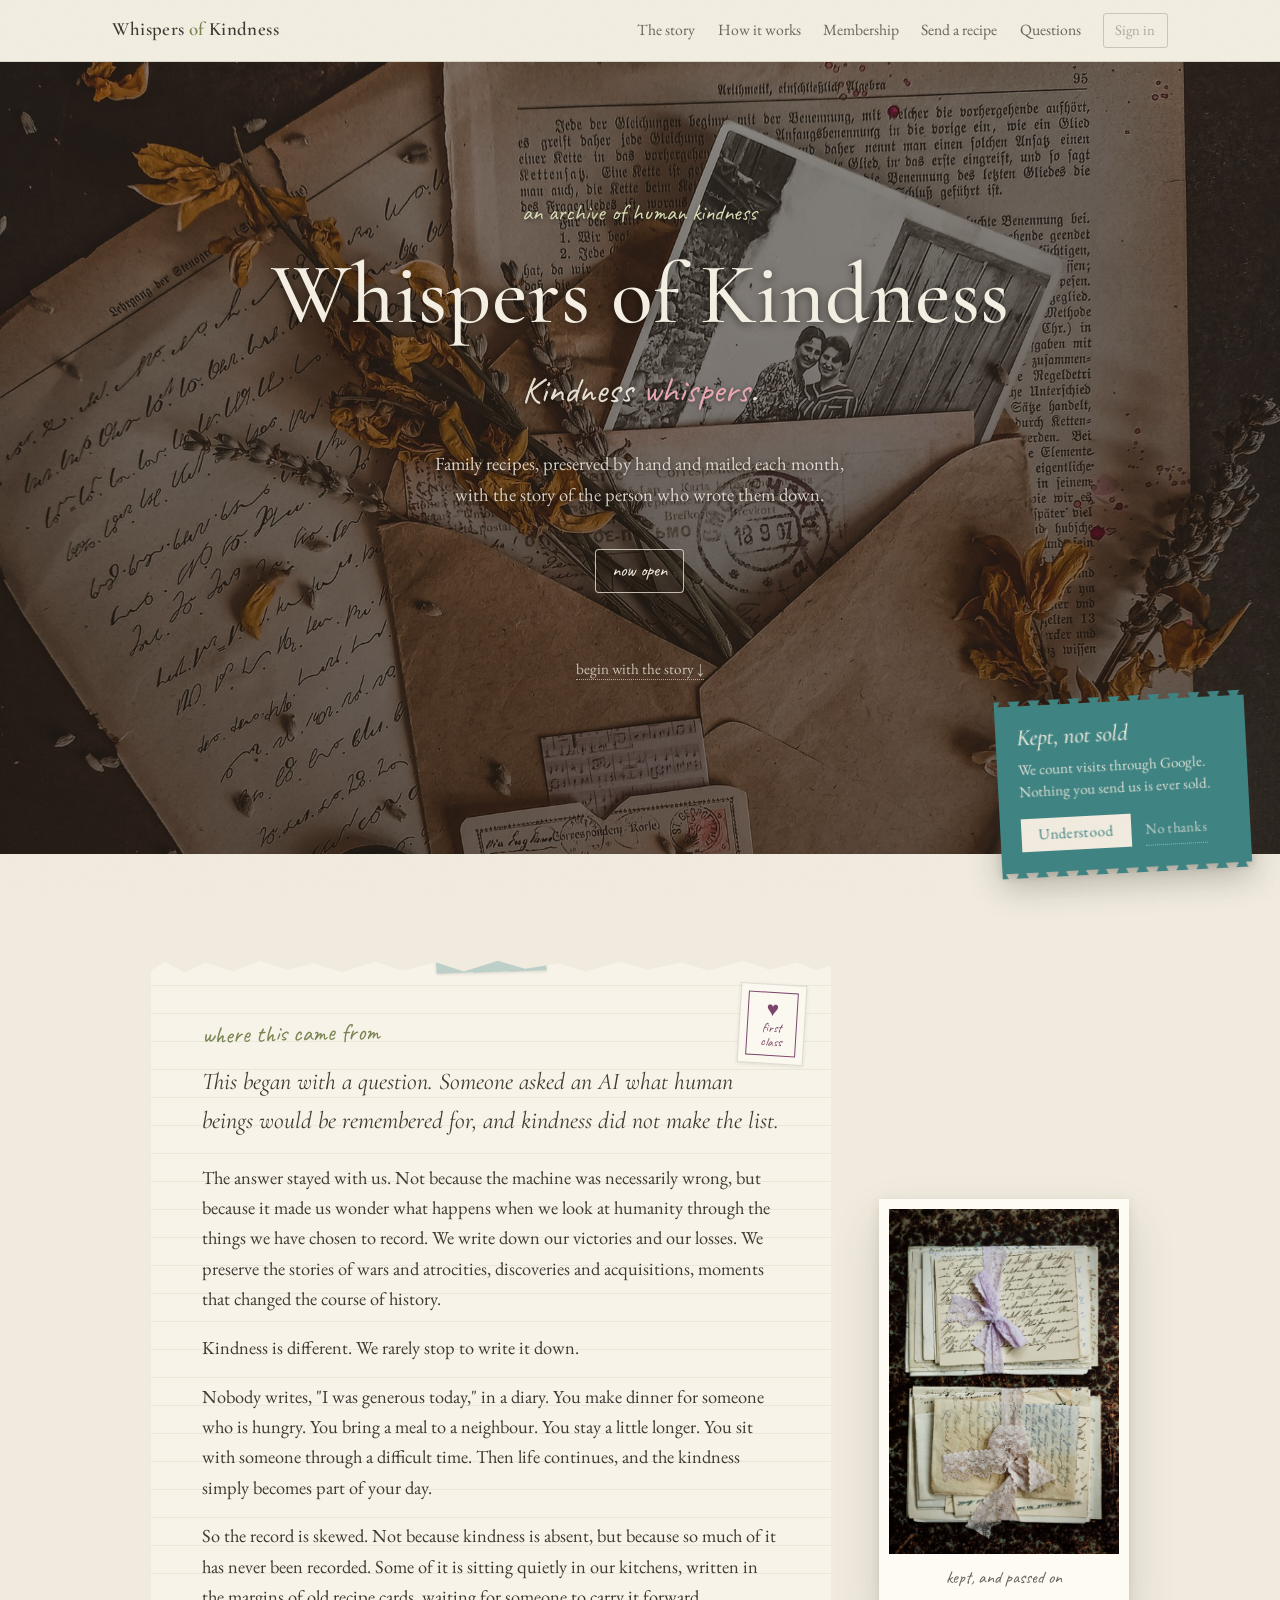
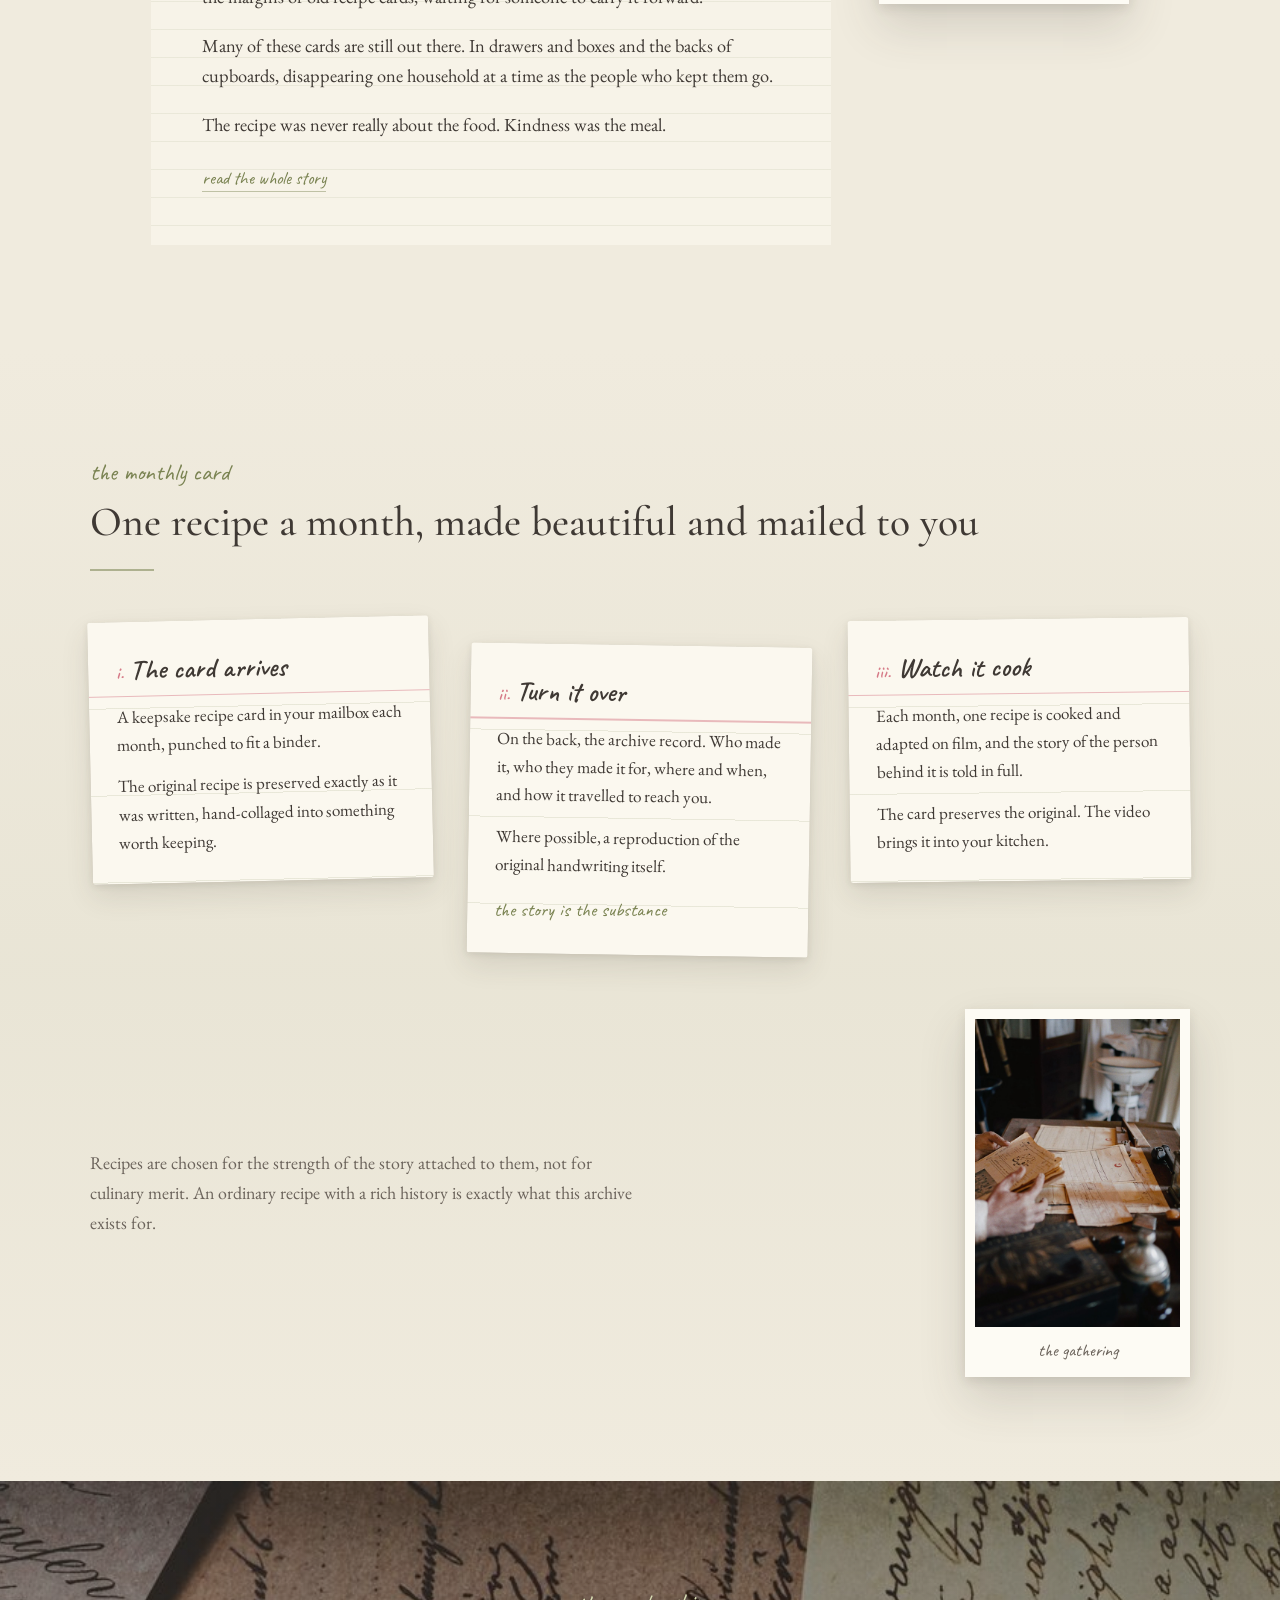
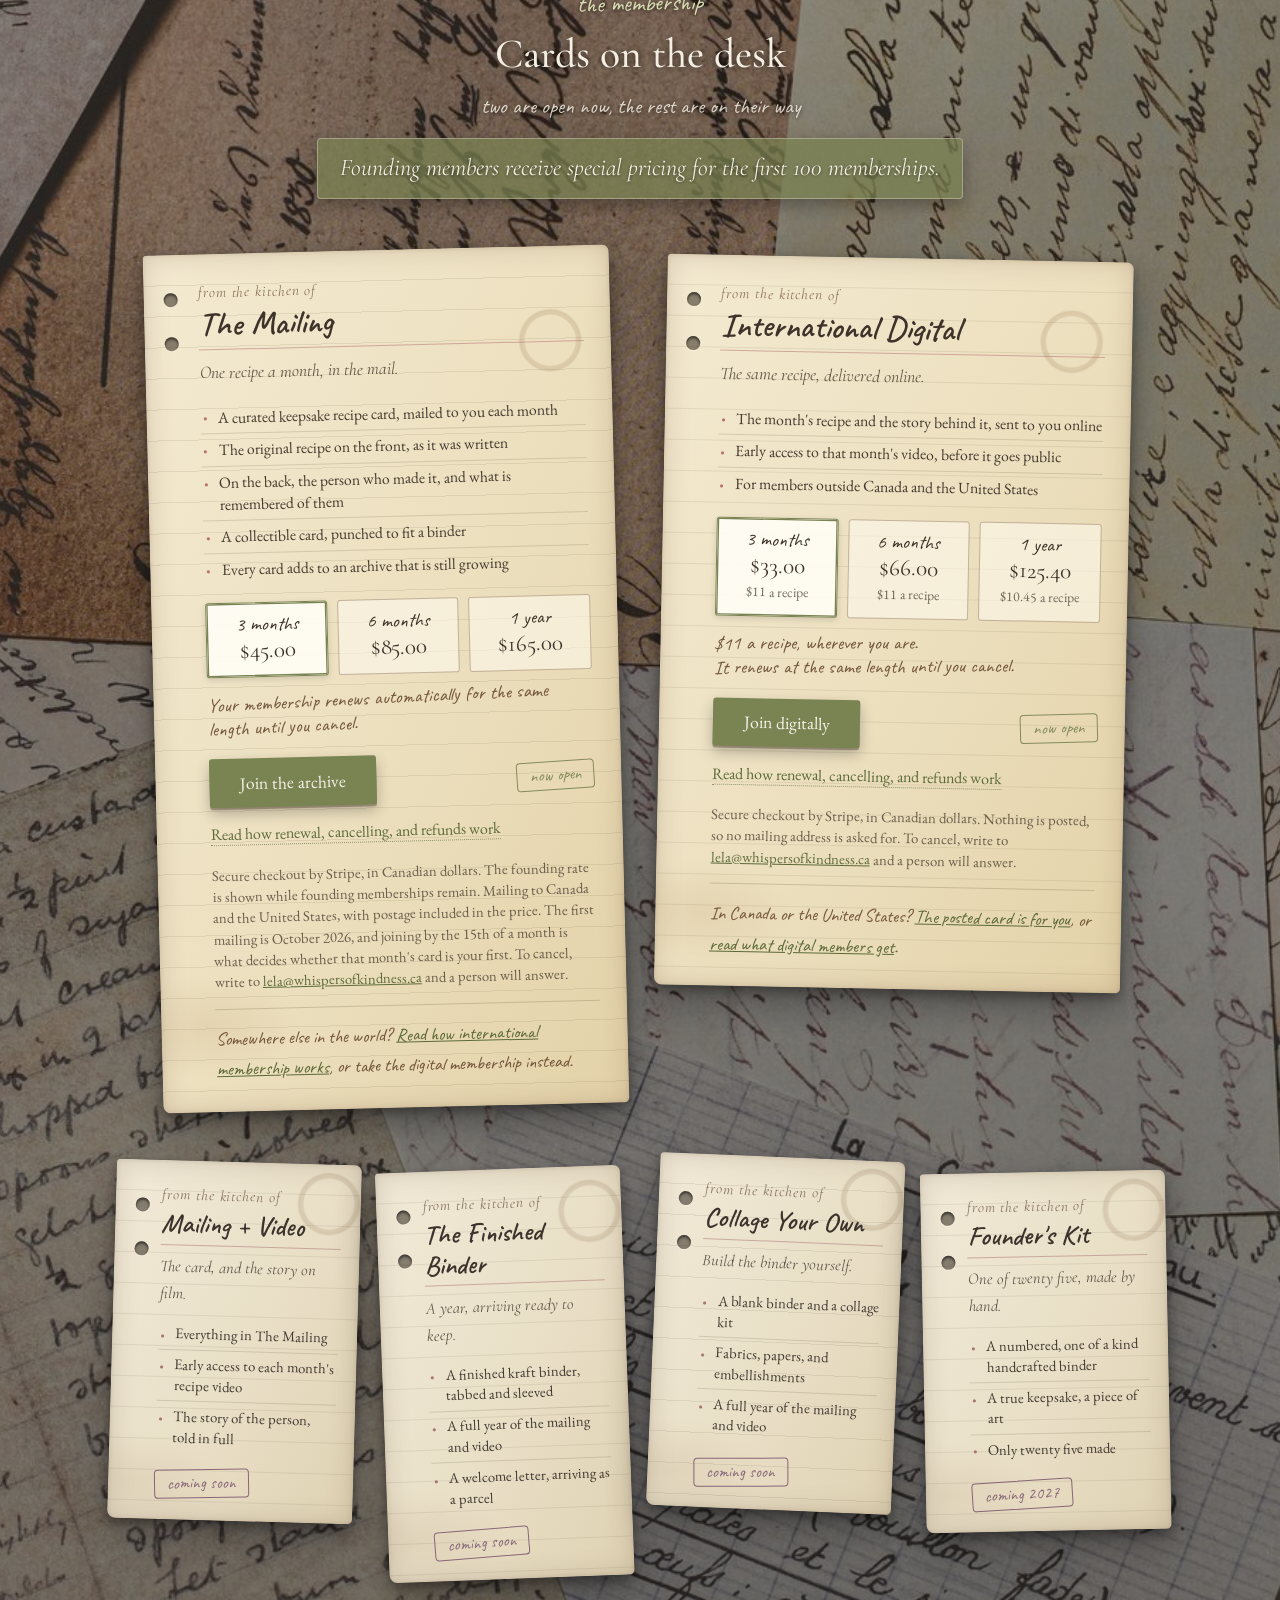
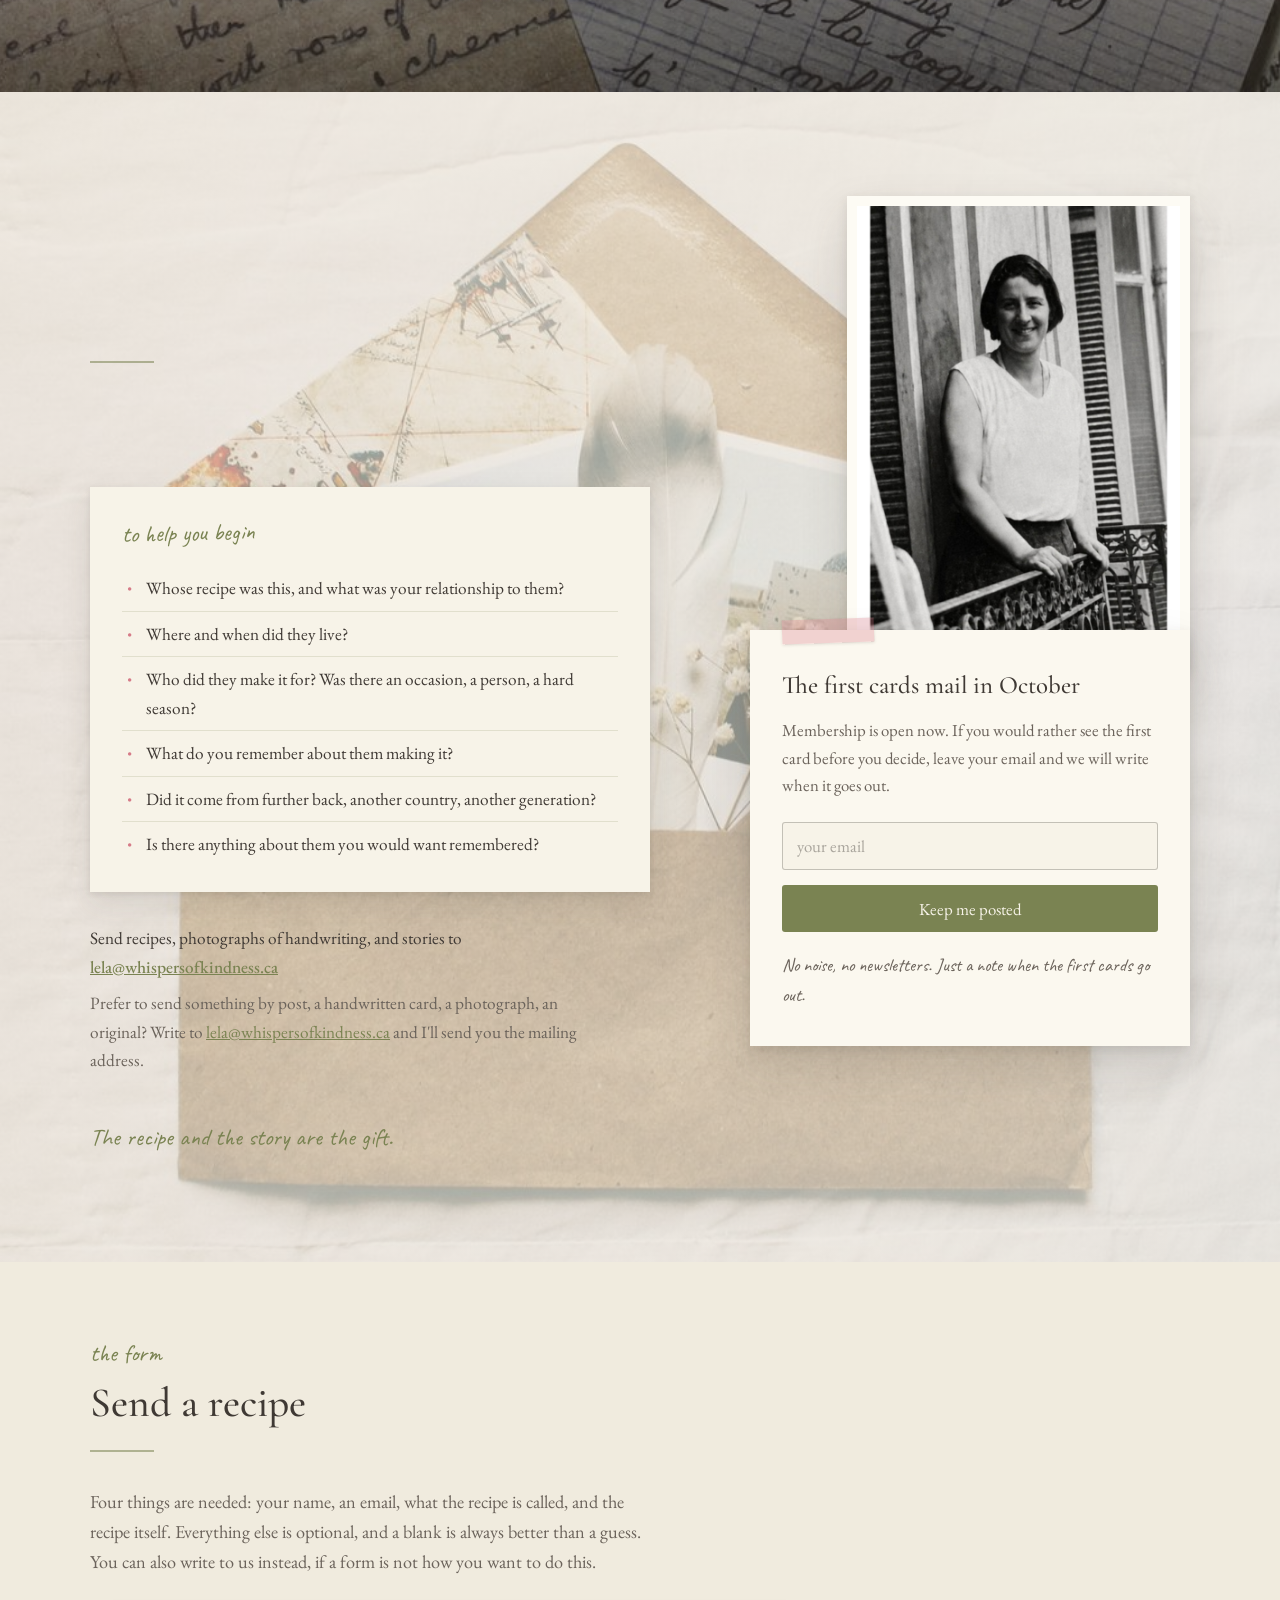
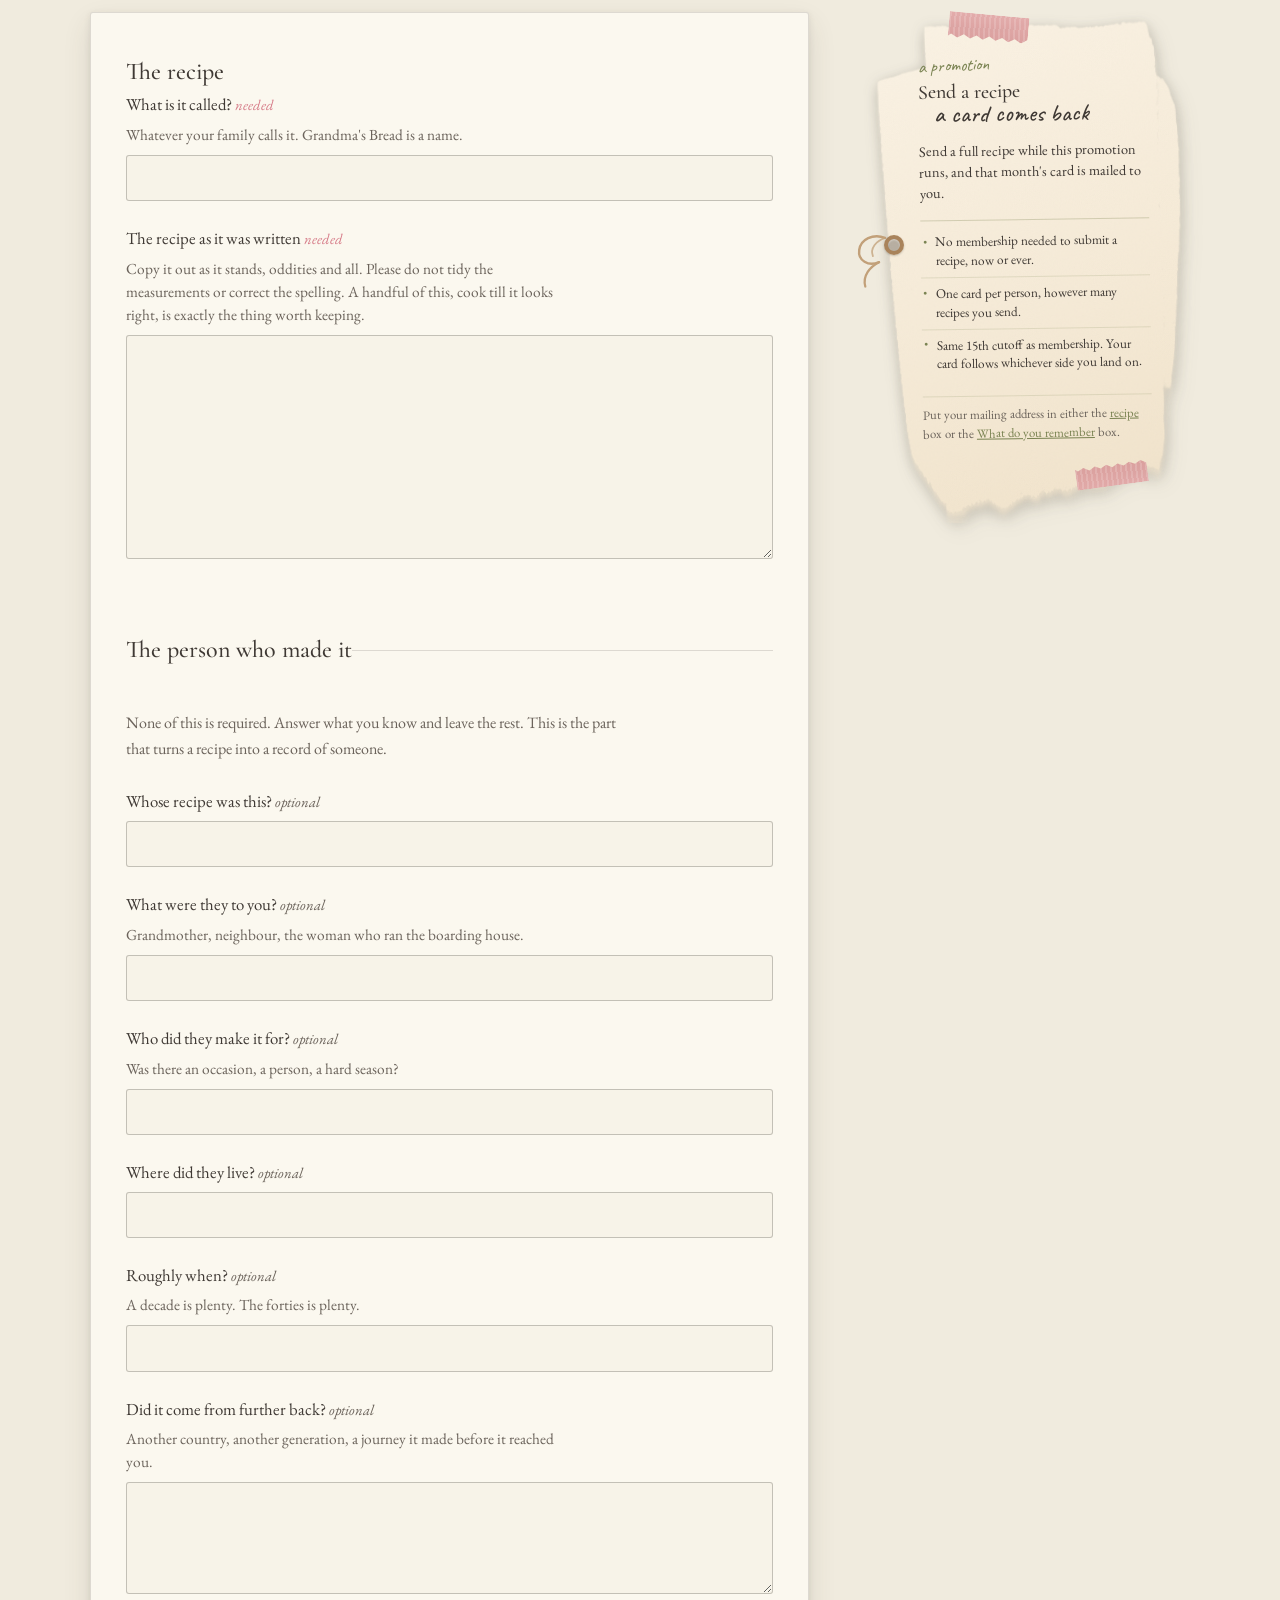
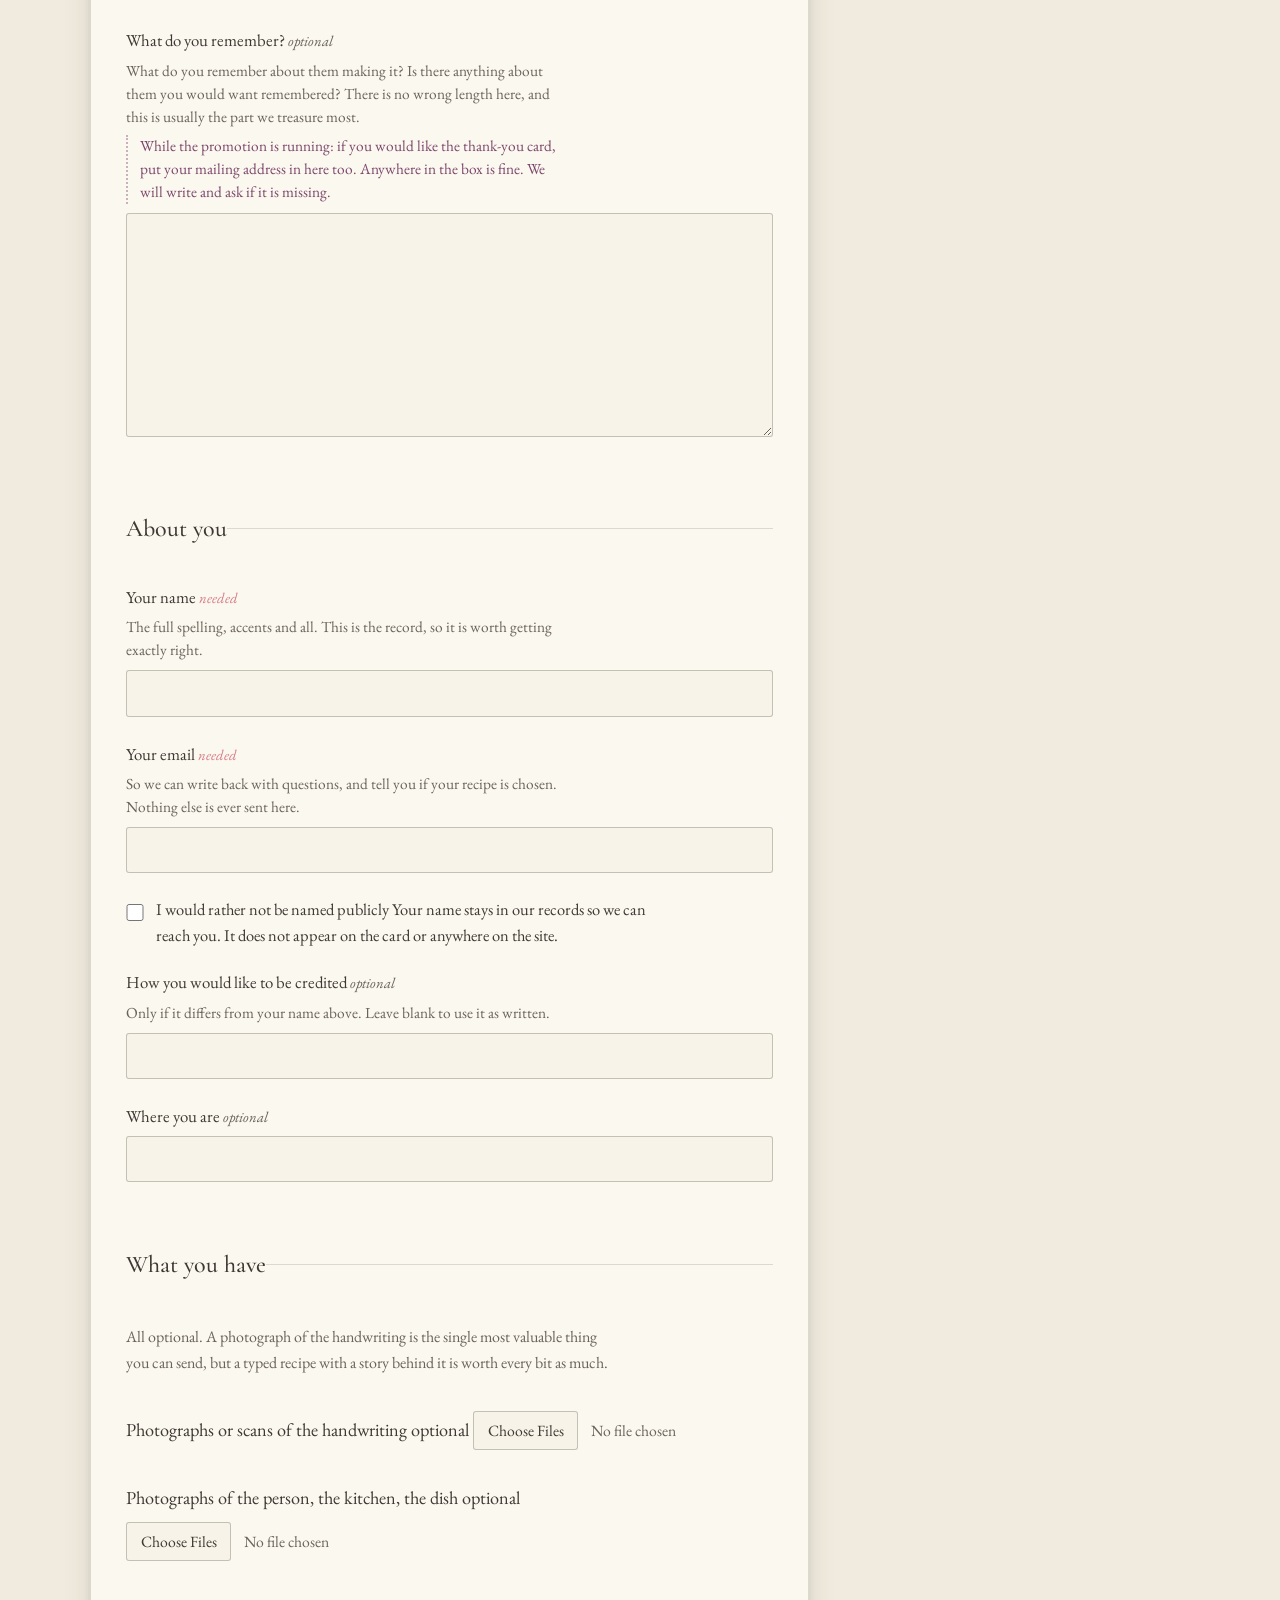
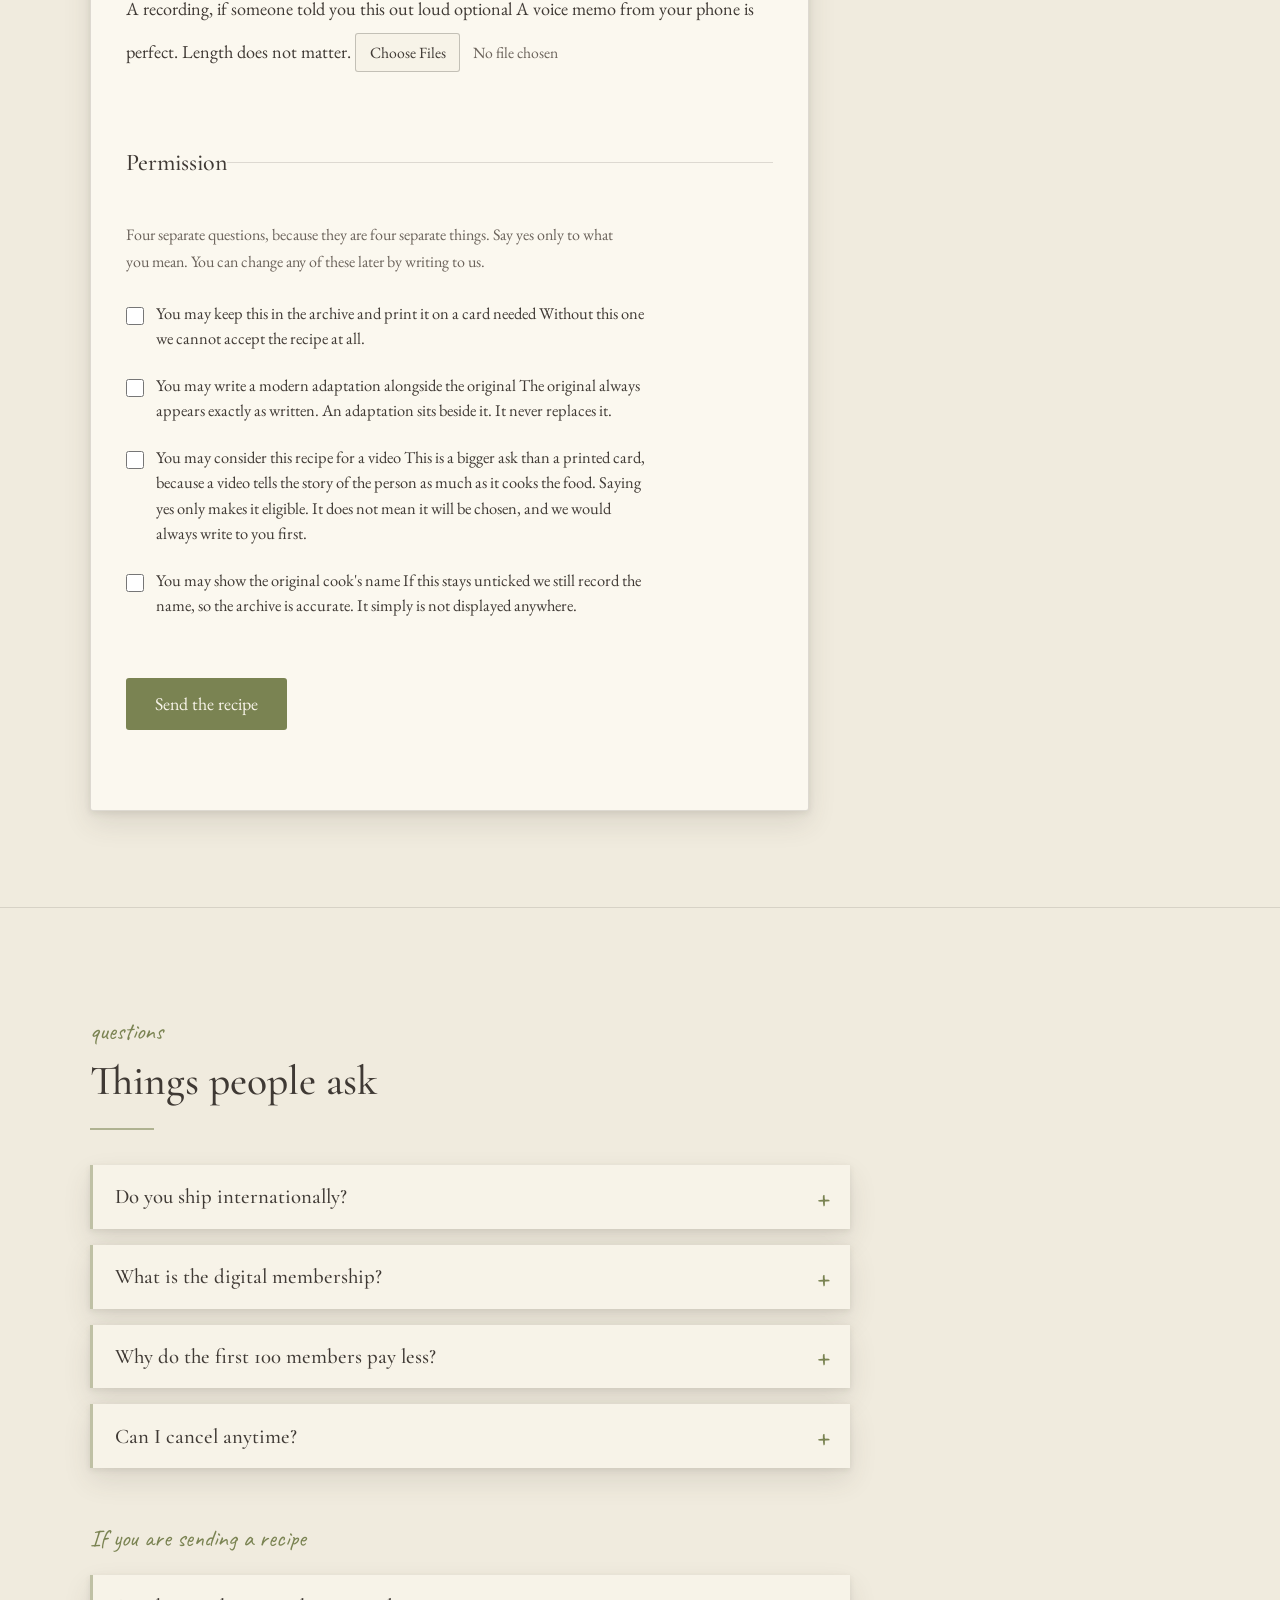
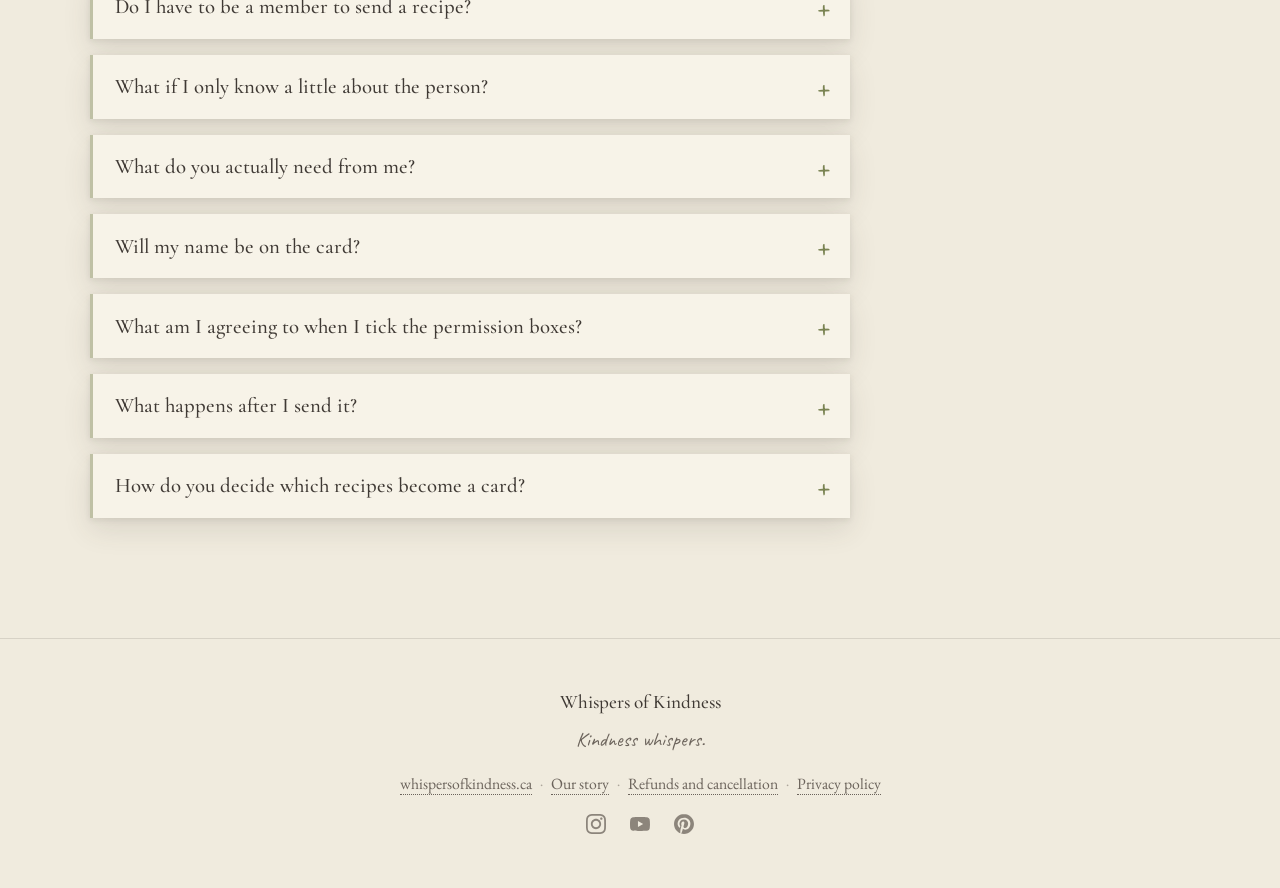
==== commit 746a2c39: "Add the story page, a contributor FAQ, Organization schema and a real vignette Content and SEO batch" ====
--- a/public/index.html
+++ b/public/index.html
@@ -90,9 +90,14 @@
      apart. Search for ld-membership further down. The offer @ids are
      what that code matches on, so do not rename them casually.
 
-     No logo and no sameAs. There is no logo file and no social
-     profile, and inventing either would be describing a project that
-     does not exist yet.
+     No logo and no sameAs HERE, on purpose. Both now exist and both
+     are declared, in the separate ld-organization block further down
+     this head. This graph is rewritten at runtime when the founding
+     rate changes, and an identity record has no business sitting
+     inside something a price rewrite touches. The two carry the same
+     @id, so a consumer still reads them as one Organization, which is
+     what keeps the "brand" reference below resolving to the full
+     record. Edit one, edit the other.
 
      NO FAQPage, deliberately. Google retired FAQ rich results in May
      2026. The markup would add weight and return nothing. The FAQ
@@ -167,8 +172,7 @@
       "name": "Whispers of Kindness",
       "url": "https://whispersofkindness.ca/",
       "email": "lela@whispersofkindness.ca",
-      "description": "An archive of human kindness, gathered through family recipes.",
-      "parentOrganization": { "@type": "Organization", "name": "Sovereign Alchemist" }
+      "description": "An archive of human kindness, gathered through family recipes."
     },
     {
       "@type": "Product",
@@ -569,6 +573,21 @@
   color:var(--ink);
   margin-bottom:1.3rem;
 }
+/* the way on to the full story, at the foot of the teaser. Set in the
+   hand, like .gift-line and .hero-scroll, because it is an aside in the
+   letter's own voice rather than a button. */
+.letter-more{
+  font-family:var(--font-hand);
+  font-size:1.4rem;
+  margin-top:1.5rem;
+}
+.letter-more a{
+  color:var(--olive);
+  text-decoration:none;
+  border-bottom:1px solid rgba(122,131,82,.45);
+  padding-bottom:1px;
+}
+.letter-more a:hover{ border-bottom-color:var(--rose); }
 /* the postage stamp on the letter */
 .postage{
   position:absolute;
@@ -1719,6 +1738,22 @@
    as one block. Same rule the footer already uses. */
 .faq{ background:var(--paper); border-top:1px solid rgba(63,57,52,.14); }
 .qa-list{ max-width:760px; }
+/* The two clusters answer two different people: somebody deciding whether
+   to join, and somebody deciding whether to send a recipe. They are not
+   the same reader and the questions do not interleave usefully, so the
+   list is split and each half is labelled. Set like the section kickers
+   rather than like a heading, so it divides without announcing itself. */
+.qa-group{
+  font-family:var(--font-hand);
+  font-weight:400;
+  font-size:1.5rem;
+  color:var(--olive);
+  max-width:760px;
+  margin:2.9rem 0 1rem;
+  transform:rotate(-.7deg);
+  transform-origin:left;
+}
+.qa-list + .qa-group{ margin-top:3.2rem; }
 .qa{
   background:var(--paper-light);
   box-shadow:var(--shadow-soft);
@@ -1787,7 +1822,7 @@
 footer .flinks{ font-size:.98rem; color:var(--ink-soft); }
 footer .flinks a{ color:var(--ink-soft); text-decoration:none; border-bottom:1px dotted var(--ink-soft); }
 footer .fsep{ opacity:.5; padding:0 .5rem; }
-/* ---------- the two social links ----------------------------------------
+/* ---------- the three social links ----------------------------------------
    Inline SVG rather than an icon font or a hosted image. Two reasons, and
    the second is the one that matters: an icon font is a whole network
    request for two glyphs, and anything loaded from another host is a third
@@ -1959,6 +1994,60 @@
 }
 </style>
 
+<!-- ============================================================
+     WHO THIS IS
+
+     Sitewide, and deliberately a second script rather than another
+     node bolted into the merchant graph on the front page. That
+     graph exists to describe two things that are for sale, and it
+     is rewritten at runtime when the founding rate changes. This
+     one describes the project itself and never changes. Keeping
+     them apart means a price rewrite can never disturb the
+     identity record, and a change of social account can never
+     disturb a price.
+
+     IT CARRIES THE SAME @id ON PURPOSE. Both this and the
+     Organization node inside the merchant graph are
+     https://whispersofkindness.ca/#organization, so a consumer
+     merges them into one entity and the Product's "brand"
+     reference resolves to the full record, logo and profiles
+     included. The properties they share are written identically
+     in both places, so a merge cannot produce a contradiction. If
+     one is edited, edit the other.
+
+     logo is the wax seal, already on the site as the 512px icon.
+     It is a real file at a real address rather than a logo
+     invented for the markup.
+
+     sameAs carries only accounts that exist and answer. All three
+     were checked by opening them. An account listed here that
+     404s is worse than no sameAs at all, because it is a claim
+     about identity that fails on inspection.
+
+     Lives in four places: index.html, about.html, refunds.html
+     and privacy.html. There is no shared head template.
+     thank-you.html is deliberately left out. It carries noindex,
+     and structured data on a page asking not to be indexed is
+     weight for nobody.
+     ============================================================ -->
+<script type="application/ld+json" id="ld-organization">
+{
+  "@context": "https://schema.org",
+  "@type": "Organization",
+  "@id": "https://whispersofkindness.ca/#organization",
+  "name": "Whispers of Kindness",
+  "url": "https://whispersofkindness.ca/",
+  "logo": "https://whispersofkindness.ca/favicon-512x512.png",
+  "description": "An archive of human kindness, gathered through family recipes.",
+  "email": "lela@whispersofkindness.ca",
+  "sameAs": [
+    "https://www.instagram.com/wofk_thecherishedtable/",
+    "https://www.pinterest.com/Whispers_of_kindness/",
+    "https://www.youtube.com/@Whispers-Of-Kindness"
+  ]
+}
+</script>
+
 <!-- Google Analytics 4 is not loaded here. It used to be. The tag and
      the consent stamp that gates it now sit together at the foot of
      the body, so nothing reaches googletagmanager.com before a reader
@@ -2010,23 +2099,31 @@
         </div>
         <span class="kicker">where this came from</span>
 
+        <!-- SHORTENED 23 September 2026. This letter used to run the
+             whole length of the story, seventeen paragraphs, and it was
+             the longest thing on a page that also has to sell a
+             membership, take a recipe and answer questions. It asked a
+             first time reader for a great deal of attention before they
+             had any reason to give it.
+
+             The full account now lives at /about, expanded rather than
+             moved across: this is the short version and that is the
+             long one, and the two are written to be read in that order.
+             What is kept here is the hook, the argument in miniature,
+             and the line the whole project turns on. What was cut is
+             the detail that earns its place only once somebody has
+             decided to keep reading.
+
+             The nav still points at #story and still lands here. The
+             link at the foot of the letter is the way on. -->
         <p class="opening">This began with a question. Someone asked an AI what human beings would be remembered for, and kindness did not make the list.</p>
         <p>The answer stayed with us. Not because the machine was necessarily wrong, but because it made us wonder what happens when we look at humanity through the things we have chosen to record. We write down our victories and our losses. We preserve the stories of wars and atrocities, discoveries and acquisitions, moments that changed the course of history.</p>
         <p>Kindness is different. We rarely stop to write it down.</p>
-        <p>Nobody writes, "I was generous today," in a diary. You make dinner for someone who is hungry. You bring a meal to a neighbour. You stay a little longer. You sit with someone through a difficult time. You care for someone when they need you. Then life continues, and the kindness simply becomes part of your day.</p>
-        <p>Those moments still happen. They are part of your life rather than part of the written record.</p>
-        <p>So the record is skewed. Not because kindness is absent, but because so much of it has never been recorded. It's there in a hand-knit sweater, a quilt pieced together over a long winter, a driveway shoveled before anyone else is awake. Some of it is sitting quietly in our kitchens too, written in the margins of old recipe cards, waiting for someone to carry it forward.</p>
+        <p>Nobody writes, "I was generous today," in a diary. You make dinner for someone who is hungry. You bring a meal to a neighbour. You stay a little longer. You sit with someone through a difficult time. Then life continues, and the kindness simply becomes part of your day.</p>
+        <p>So the record is skewed. Not because kindness is absent, but because so much of it has never been recorded. Some of it is sitting quietly in our kitchens, written in the margins of old recipe cards, waiting for someone to carry it forward.</p>
         <p>Many of these cards are still out there. In drawers and boxes and the backs of cupboards, disappearing one household at a time as the people who kept them go.</p>
-        <p>We hope to gather some of these recipes and the memories around them into an archive: preserving not only the words on the card, but remembering the people who created them and the lives they touched.</p>
-        <p>The recipe is where the story begins.</p>
-        <p>What you know about the person who made it, who they made it for, or what it meant in your family can help us see what the card itself cannot tell us. Sometimes you may know the whole story. Sometimes you may only know a name, a place, a small detail, or the memory of someone making it.</p>
-        <p>Not every recipe will come with a story. Not every story will be known to us. Every recipe is still worth giving a place to.</p>
-        <p>In these small records of everyday life, we may begin to notice what has been there all along: the quiet, ordinary ways you have cared for one another, often without ever calling it kindness.</p>
-        <p>Perhaps you have a recipe card tucked away somewhere, stained from years of use, written in a familiar hand. Perhaps you remember who made it, or who sat around the table. Whatever you know, we would love to hear it.</p>
-        <p>This matters more now than it did ten years ago. As machines make endless words, the things only a lived life can make become precious. A machine can write forever. It cannot make the potato salad your aunt brought every summer, or hold the reason she kept bringing it.</p>
-        <p>This project is an archive of human kindness, gathered through the recipes people wrote down. In a digital world, this is an analog moment.</p>
         <p>The recipe was never really about the food. Kindness was the meal.</p>
-        <p>That's what this archive is for. If you have a card like that, tucked in a drawer or copied into a cookbook, we would love to see it. Send us the recipe, and whatever you remember about the person who made it. That's how this grows: one card, one story, one act of kindness at a time.</p>
+        <p class="letter-more"><a href="/about.html">read the whole story</a></p>
       </article>
       <figure class="print print-bundle reveal">
         <img src="images/letters-bundle.jpg" alt="Bundles of old handwritten letters tied with lace ribbon" loading="lazy">
@@ -2038,7 +2135,7 @@
   <!-- ============ 3 · HOW IT WORKS ============ -->
   <section class="how" id="how" aria-label="How it works">
     <div class="inner">
-      <span class="kicker reveal">the Heirloom Archive</span>
+      <span class="kicker reveal">the monthly card</span>
       <h2 class="reveal">One recipe a month, made beautiful and mailed to you</h2>
       <hr class="rule">
 
@@ -2311,8 +2408,28 @@
       </div>
 
       <div class="invite-side">
+        <!-- SWAPPED 23 September 2026, from blank-card.jpg.
+             That photograph was a blank sheet clipped to linen with fresh
+             tomatoes around it. Nothing was wrong with it except that it
+             was a modern styled flat lay in colour, sitting in the one
+             section that asks a stranger to hand over a family
+             photograph. The rest of the page is aged paper and old
+             prints, and it was the single image that looked bought
+             rather than kept.
+
+             There is no crop and no aspect-ratio box here. .print pads a
+             cream border round the image and .print img is width:100%,
+             height:auto, so the frame takes whatever shape the file has.
+             The old file was 1100x1650 and this one is 1429x2000, so the
+             print renders about seven percent shorter at the same width.
+             The -2.6rem overlap onto the waiting-list card below is a
+             fixed margin and is unaffected by that.
+
+             Still decorative, still aria-hidden, still alt="". It carries
+             nothing the surrounding copy does not already say, and the
+             two prints that do carry something both have a caption. -->
         <figure class="print print-blank reveal" aria-hidden="true">
-          <img src="images/blank-card.jpg" alt="" loading="lazy">
+          <img src="images/balcony-portrait.jpg" alt="" loading="lazy">
         </figure>
         <!-- KEPT, AND REPOINTED.
              This was a waiting list for a project that had not opened. It has
@@ -2673,6 +2790,97 @@
         </details>
 
       </div>
+
+      <!-- ============ THE CONTRIBUTOR CLUSTER ============
+           Added 23 September 2026. Everything above this point answers
+           somebody deciding whether to join. Nothing answered somebody
+           deciding whether to send a recipe, which is the harder ask of
+           the two and the one the whole archive depends on.
+
+           EVERY ANSWER BELOW RESTATES SOMETHING ALREADY ON THIS PAGE.
+           The form's own labels and hints, the promotion tag, the
+           how-it-works cards and the thank-you panel are the sources,
+           and the wording here was written from them rather than around
+           them. Nothing here is a new policy, because a FAQ is not
+           where a policy should first appear. If one of these answers
+           ever disagrees with the form, the form is right and this is
+           the thing to fix.
+
+           Deliberately NOT answered, because the site does not say and
+           an invented answer here would become the policy by default:
+           whether a contributor gets a copy of the card once the
+           promotion ends, whether originals sent by post come back,
+           how long the wait actually is, whether contributors are paid,
+           and exactly how credit is printed on the card. Those are open
+           questions, not gaps to fill in.
+           ============================================== -->
+      <h3 class="qa-group reveal">If you are sending a recipe</h3>
+
+      <div class="qa-list reveal">
+
+        <details class="qa" id="faq-contribute-member">
+          <summary>Do I have to be a member to send a recipe?</summary>
+          <div class="qa-body">
+            <p>No. Contributing and joining are two separate things, and no membership is needed to send a recipe, now or ever.</p>
+            <!-- THE PROMOTION'S PARAGRAPH. It comes out when the promotion
+                 does, along with the tag beside the form and the address
+                 hint inside it. Three places, one promotion. -->
+            <p>While the promotion beside the form is running, sending a full recipe also means that month's card is mailed to you. One card per person, however many recipes you send, and the same 15th cutoff applies as it does to membership, so your card follows whichever side of it you land on.</p>
+          </div>
+        </details>
+
+        <details class="qa" id="faq-contribute-little">
+          <summary>What if I only know a little about the person?</summary>
+          <div class="qa-body">
+            <p>Send it anyway. Not every recipe comes with a story, and not every story is known to whoever ended up holding the card. A name, a place, a small detail, or just the memory of someone making it is enough.</p>
+            <p>A blank is always better than a guess. Leave anything you are unsure of empty, and we will not quietly fill it in.</p>
+          </div>
+        </details>
+
+        <details class="qa" id="faq-contribute-what">
+          <summary>What do you actually need from me?</summary>
+          <div class="qa-body">
+            <p>Four things: your name, an email, what the recipe is called, and the recipe itself. Everything else on the form is optional.</p>
+            <p>A photograph of the handwriting is the single most valuable thing you can send, but a typed recipe with a story behind it is worth every bit as much. You can also add photographs of the person, the kitchen or the dish, and a recording if somebody told you this out loud. A voice memo from your phone is perfect, and length does not matter.</p>
+            <p>If a form is not how you want to do this, <a href="mailto:lela@whispersofkindness.ca">write to us instead</a>. If you would rather send something by post, an original, a photograph, a handwritten card, write and we will send you the mailing address.</p>
+          </div>
+        </details>
+
+        <details class="qa" id="faq-contribute-credit">
+          <summary>Will my name be on the card?</summary>
+          <div class="qa-body">
+            <p>Only if you want it there. The form has a box for how you would like to be credited, and a box to say you would rather not be named publicly. Tick that second one and your name stays in our records so we can reach you, and appears nowhere on the card or anywhere on this site.</p>
+            <p>The original cook's name is a separate question again, with its own box. If you leave it unticked we still record the name, so the archive stays accurate. It simply is not displayed.</p>
+          </div>
+        </details>
+
+        <details class="qa" id="faq-contribute-permission">
+          <summary>What am I agreeing to when I tick the permission boxes?</summary>
+          <div class="qa-body">
+            <p>Four separate things, asked separately, because they are not one ask. Only the first is required: that we may keep the recipe in the archive and print it on a card. Without that one we cannot accept the recipe at all.</p>
+            <p>The second lets us write a modern adaptation alongside the original. The original always appears exactly as written, and an adaptation sits beside it rather than replacing it. The third makes the recipe eligible to be considered for a video, which is a bigger ask than a printed card, because a video tells the story of the person as much as it cooks the food. Saying yes does not mean it will be chosen, and we would always write to you first. The fourth is whether the original cook's name may be shown.</p>
+            <p>You can change any of these later by writing to us.</p>
+          </div>
+        </details>
+
+        <details class="qa" id="faq-contribute-after">
+          <summary>What happens after I send it?</summary>
+          <div class="qa-body">
+            <p>You get a reference number straight away, and your recipe is in the archive from that moment, with everything you told us about the person behind it.</p>
+            <p>We read every one by hand, so it may be a little while before you hear from us, but you will hear from us. Your email is used to ask questions and to tell you if your recipe is chosen. Nothing else is ever sent there.</p>
+            <p>If you remember something later, a photograph you find, a detail that surfaces at two in the morning, write to us and quote the reference.</p>
+          </div>
+        </details>
+
+        <details class="qa" id="faq-contribute-chosen">
+          <summary>How do you decide which recipes become a card?</summary>
+          <div class="qa-body">
+            <p>Recipes are chosen for the strength of the story attached to them, not for culinary merit. An ordinary recipe with a rich history is exactly what this archive exists for.</p>
+            <p>One recipe is chosen each month, and we write and tell you if yours is the one. A recipe that is not chosen is not turned away. It stays in the archive, which is the part that outlasts any single month.</p>
+          </div>
+        </details>
+
+      </div>
     </div>
   </section>
 
@@ -2682,11 +2890,14 @@
 <footer>
   <p class="fname">Whispers of Kindness</p>
   <p class="ftag">Kindness whispers.</p>
-  <p class="flinks"><a href="https://whispersofkindness.ca">whispersofkindness.ca</a><span class="fsep">·</span><a href="/refunds.html">Refunds and cancellation</a><span class="fsep">·</span><a href="/privacy.html">Privacy policy</a></p>
+  <p class="flinks"><a href="https://whispersofkindness.ca">whispersofkindness.ca</a><span class="fsep">·</span><a href="/about.html">Our story</a><span class="fsep">·</span><a href="/refunds.html">Refunds and cancellation</a><span class="fsep">·</span><a href="/privacy.html">Privacy policy</a></p>
   <!-- The label is on the link and the glyph is hidden from screen readers.
        An SVG path announced on its own is noise, and "YouTube" alone would
        not say whose. -->
   <p class="fsocial">
+    <a href="https://www.instagram.com/wofk_thecherishedtable/" aria-label="Whispers of Kindness on Instagram" target="_blank" rel="noopener noreferrer">
+      <svg viewBox="0 0 24 24" aria-hidden="true" focusable="false"><path d="M12 0C8.74 0 8.333.015 7.053.072 5.775.132 4.905.333 4.14.63c-.789.306-1.459.717-2.126 1.384S.935 3.35.63 4.14C.333 4.905.131 5.775.072 7.053.012 8.333 0 8.74 0 12s.015 3.667.072 4.947c.06 1.277.261 2.148.558 2.913.306.788.717 1.459 1.384 2.126.667.666 1.336 1.079 2.126 1.384.766.296 1.636.499 2.913.558C8.333 23.988 8.74 24 12 24s3.667-.015 4.947-.072c1.277-.06 2.148-.262 2.913-.558.788-.306 1.459-.718 2.126-1.384.666-.667 1.079-1.335 1.384-2.126.296-.765.499-1.636.558-2.913.06-1.28.072-1.687.072-4.947s-.015-3.667-.072-4.947c-.06-1.277-.262-2.149-.558-2.913-.306-.789-.718-1.459-1.384-2.126C21.319 1.347 20.651.935 19.86.63c-.765-.297-1.636-.499-2.913-.558C15.667.012 15.26 0 12 0zm0 2.16c3.203 0 3.585.016 4.85.071 1.17.055 1.805.249 2.227.415.562.217.96.477 1.382.896.419.42.679.819.896 1.381.164.422.36 1.057.413 2.227.057 1.266.07 1.646.07 4.85s-.015 3.585-.074 4.85c-.061 1.17-.256 1.805-.421 2.227-.224.562-.479.96-.899 1.382-.419.419-.824.679-1.38.896-.42.164-1.065.36-2.235.413-1.274.057-1.649.07-4.859.07-3.211 0-3.586-.015-4.859-.074-1.171-.061-1.816-.256-2.236-.421-.569-.224-.96-.479-1.379-.899-.421-.419-.69-.824-.9-1.38-.165-.42-.359-1.065-.42-2.235-.045-1.26-.061-1.649-.061-4.844 0-3.196.016-3.586.061-4.861.061-1.17.255-1.814.42-2.234.21-.57.479-.96.9-1.381.419-.419.81-.689 1.379-.898.42-.166 1.051-.361 2.221-.421 1.275-.045 1.65-.06 4.859-.06l.045.03zm0 3.678c-3.405 0-6.162 2.76-6.162 6.162 0 3.405 2.76 6.162 6.162 6.162 3.405 0 6.162-2.76 6.162-6.162 0-3.405-2.76-6.162-6.162-6.162zM12 16c-2.21 0-4-1.79-4-4s1.79-4 4-4 4 1.79 4 4-1.79 4-4 4zm7.846-10.405c0 .795-.646 1.44-1.44 1.44-.795 0-1.44-.646-1.44-1.44 0-.794.646-1.439 1.44-1.439.793-.001 1.44.645 1.44 1.439z"/></svg>
+    </a>
     <a href="https://www.youtube.com/@Whispers-Of-Kindness" aria-label="Whispers of Kindness on YouTube" target="_blank" rel="noopener noreferrer">
       <svg viewBox="0 0 24 24" aria-hidden="true" focusable="false"><path d="M23.498 6.186a3.016 3.016 0 0 0-2.122-2.136C19.505 3.545 12 3.545 12 3.545s-7.505 0-9.377.505A3.017 3.017 0 0 0 .502 6.186C0 8.07 0 12 0 12s0 3.93.502 5.814a3.016 3.016 0 0 0 2.122 2.136c1.871.505 9.376.505 9.376.505s7.505 0 9.377-.505a3.015 3.015 0 0 0 2.122-2.136C24 15.93 24 12 24 12s0-3.93-.502-5.814zM9.545 15.568V8.432L15.818 12l-6.273 3.568z"/></svg>
     </a>
@@ -2694,7 +2905,6 @@
       <svg viewBox="0 0 24 24" aria-hidden="true" focusable="false"><path d="M12.017 0C5.396 0 .029 5.367.029 11.987c0 5.079 3.158 9.417 7.618 11.162-.105-.949-.199-2.403.041-3.439.219-.937 1.406-5.957 1.406-5.957s-.359-.72-.359-1.781c0-1.663.967-2.911 2.168-2.911 1.024 0 1.518.769 1.518 1.688 0 1.029-.653 2.567-.992 3.992-.285 1.193.6 2.165 1.775 2.165 2.128 0 3.768-2.245 3.768-5.487 0-2.861-2.063-4.869-5.008-4.869-3.41 0-5.409 2.562-5.409 5.199 0 1.033.394 2.143.889 2.741.099.12.112.225.085.345-.09.375-.293 1.199-.334 1.363-.053.225-.172.271-.401.165-1.495-.69-2.433-2.878-2.433-4.646 0-3.776 2.748-7.252 7.92-7.252 4.158 0 7.392 2.967 7.392 6.923 0 4.135-2.607 7.462-6.233 7.462-1.214 0-2.354-.629-2.758-1.379l-.749 2.848c-.269 1.045-1.004 2.352-1.498 3.146 1.123.345 2.306.535 3.55.535 6.607 0 11.985-5.365 11.985-11.987C23.97 5.39 18.592.026 11.985.026L12.017 0z"/></svg>
     </a>
   </p>
-  <p class="fsa">a Sovereign Alchemist project</p>
 </footer>
 
 <script>
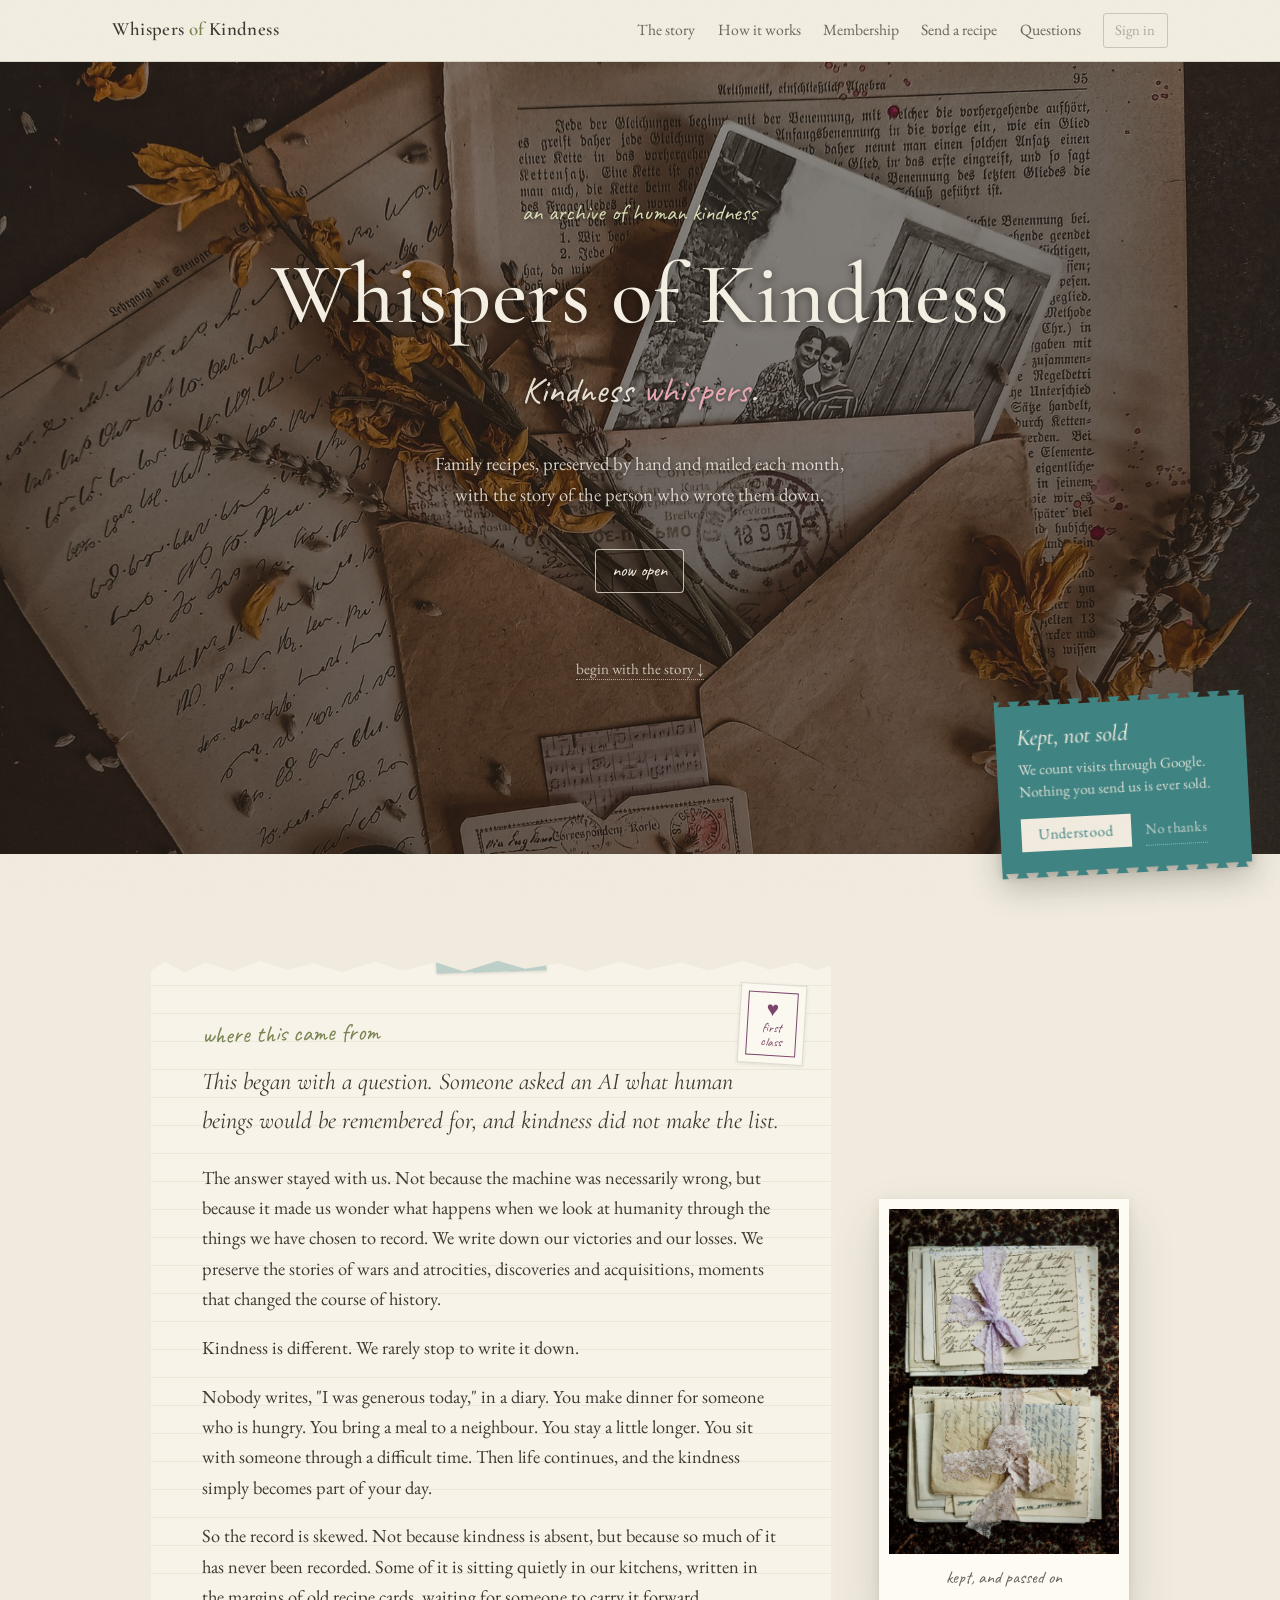
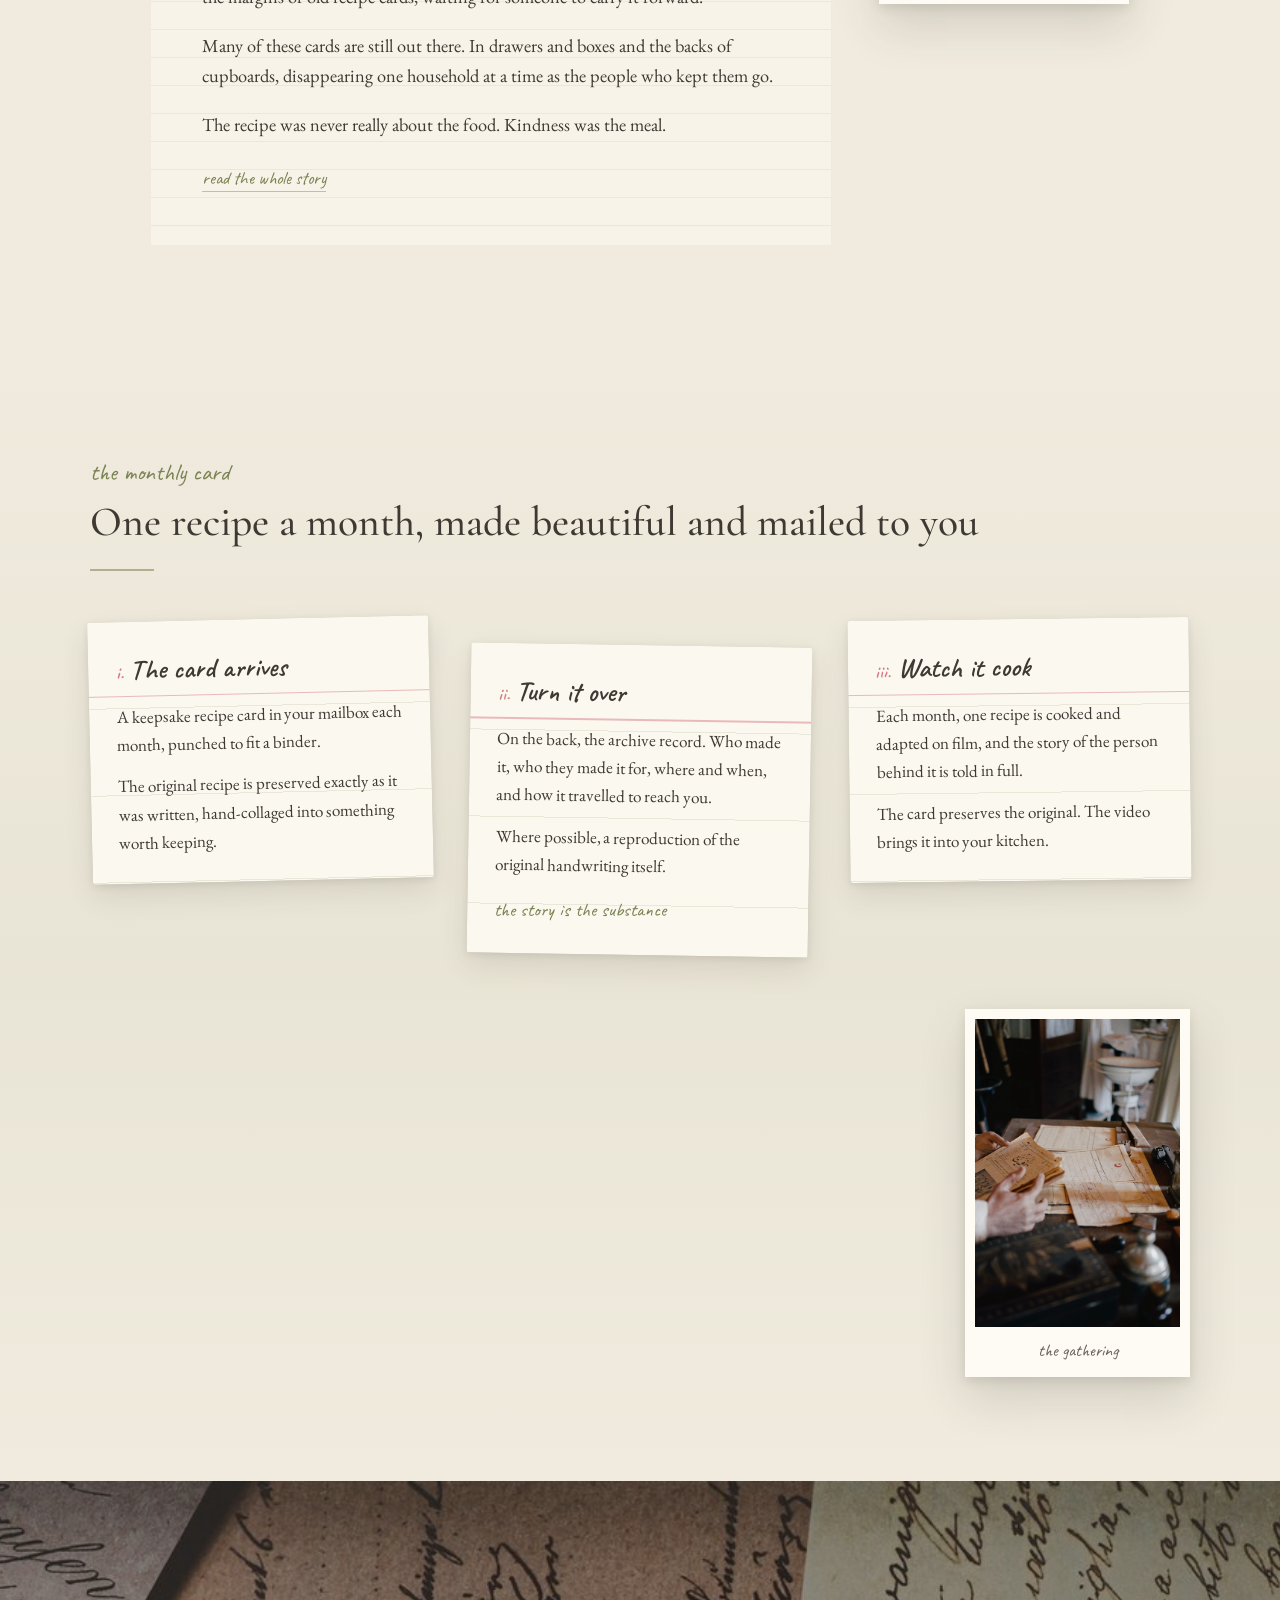
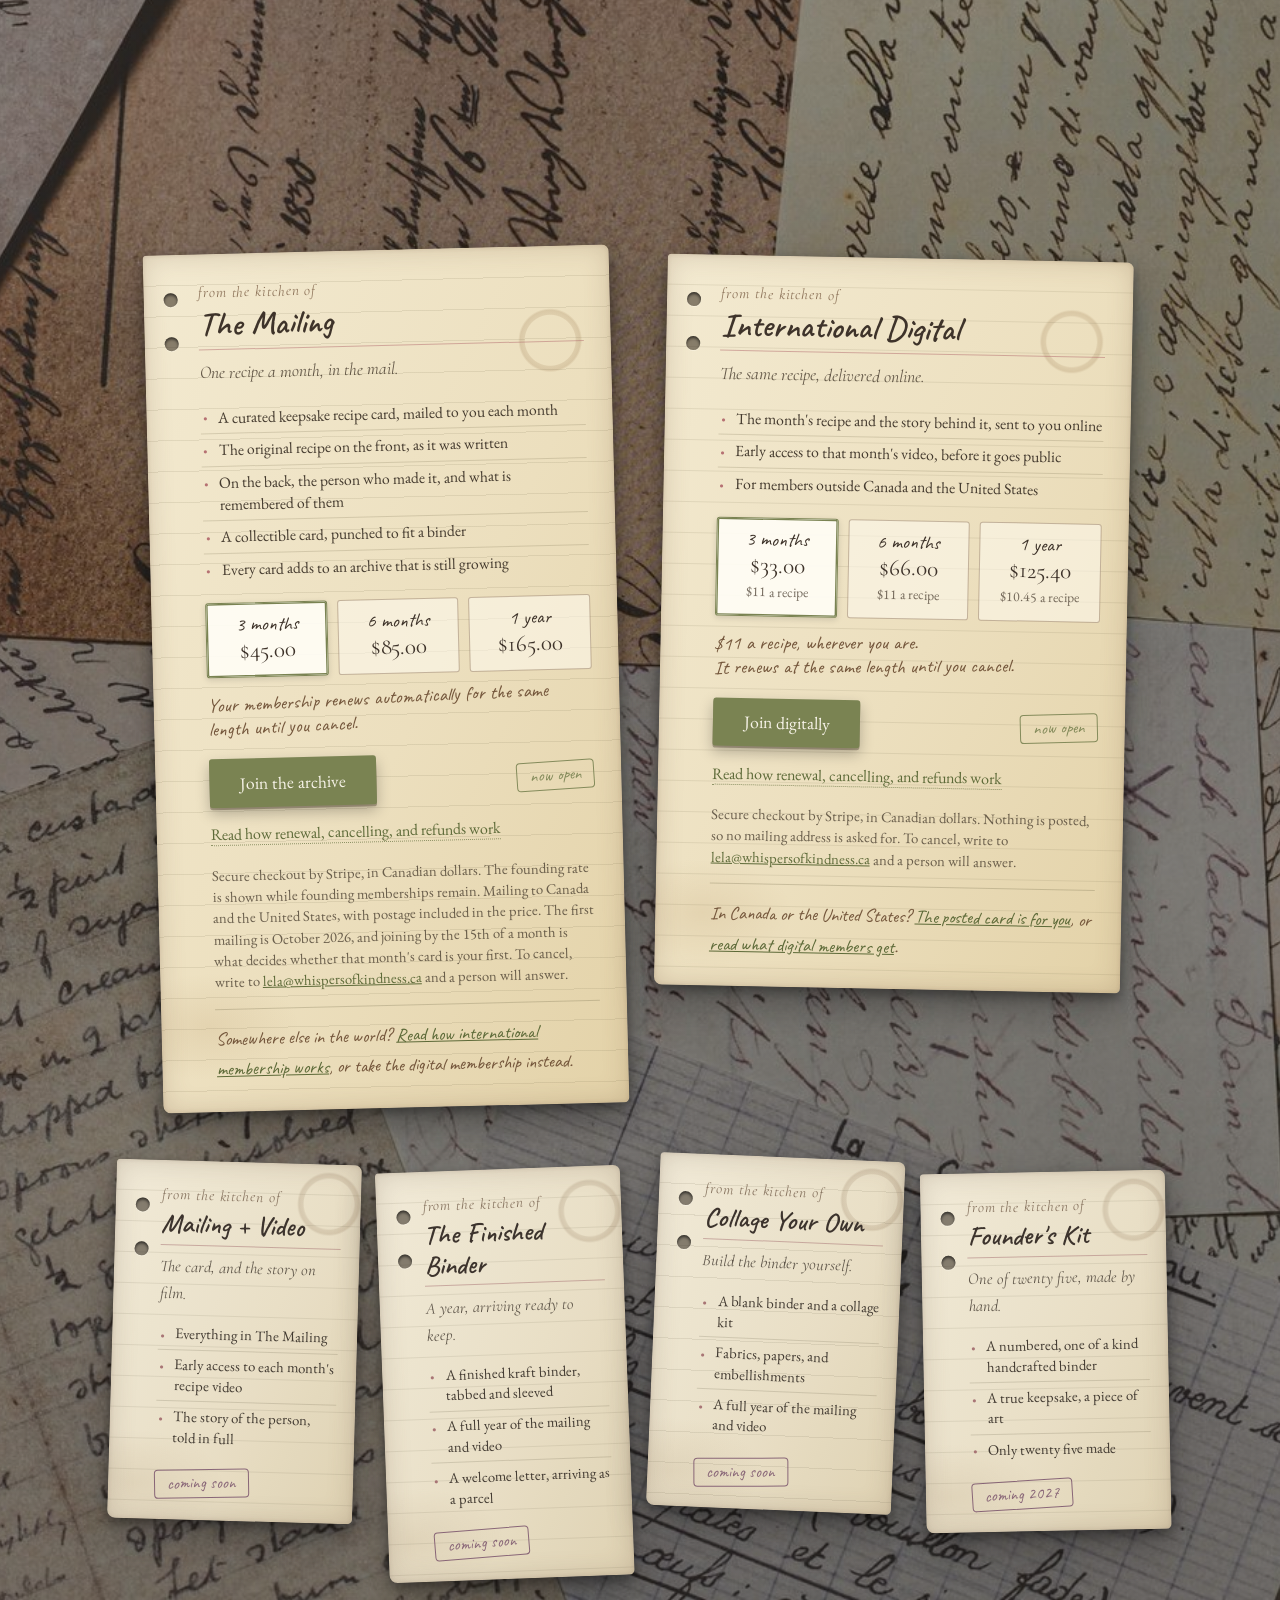
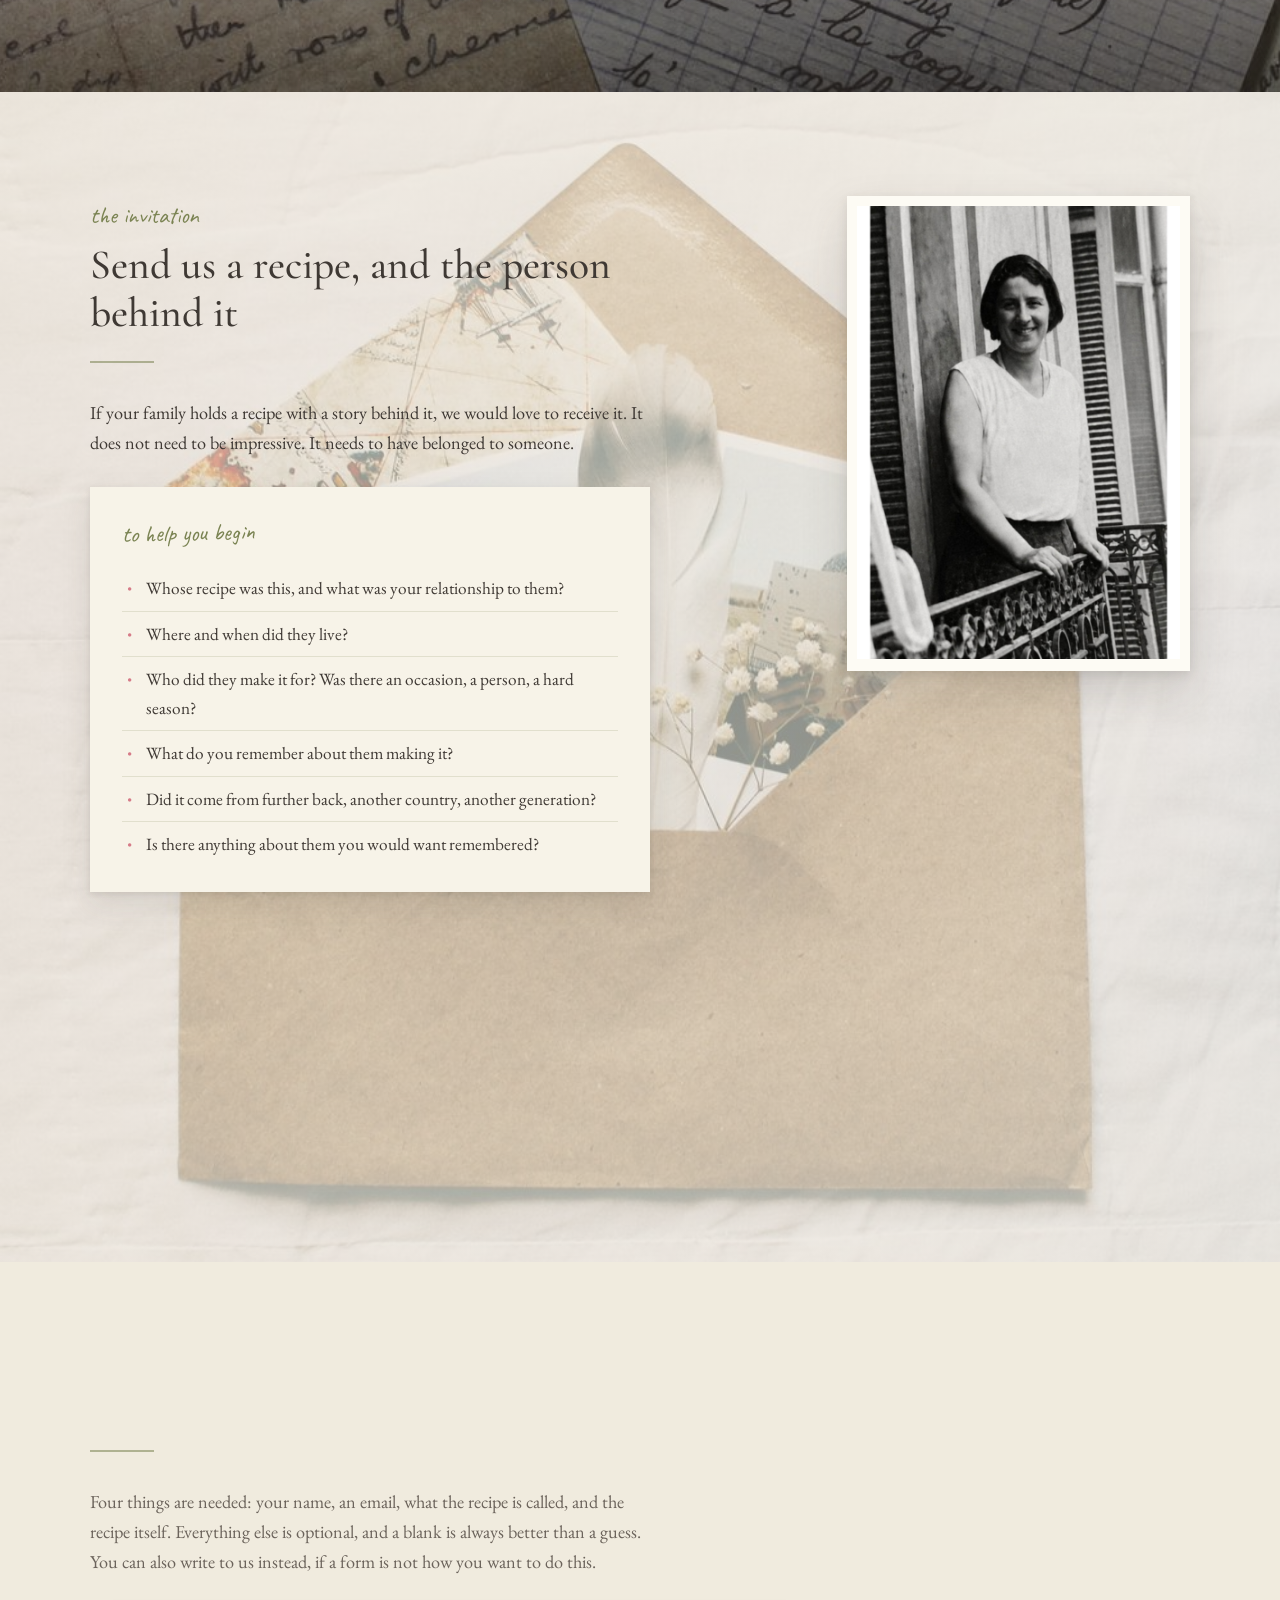
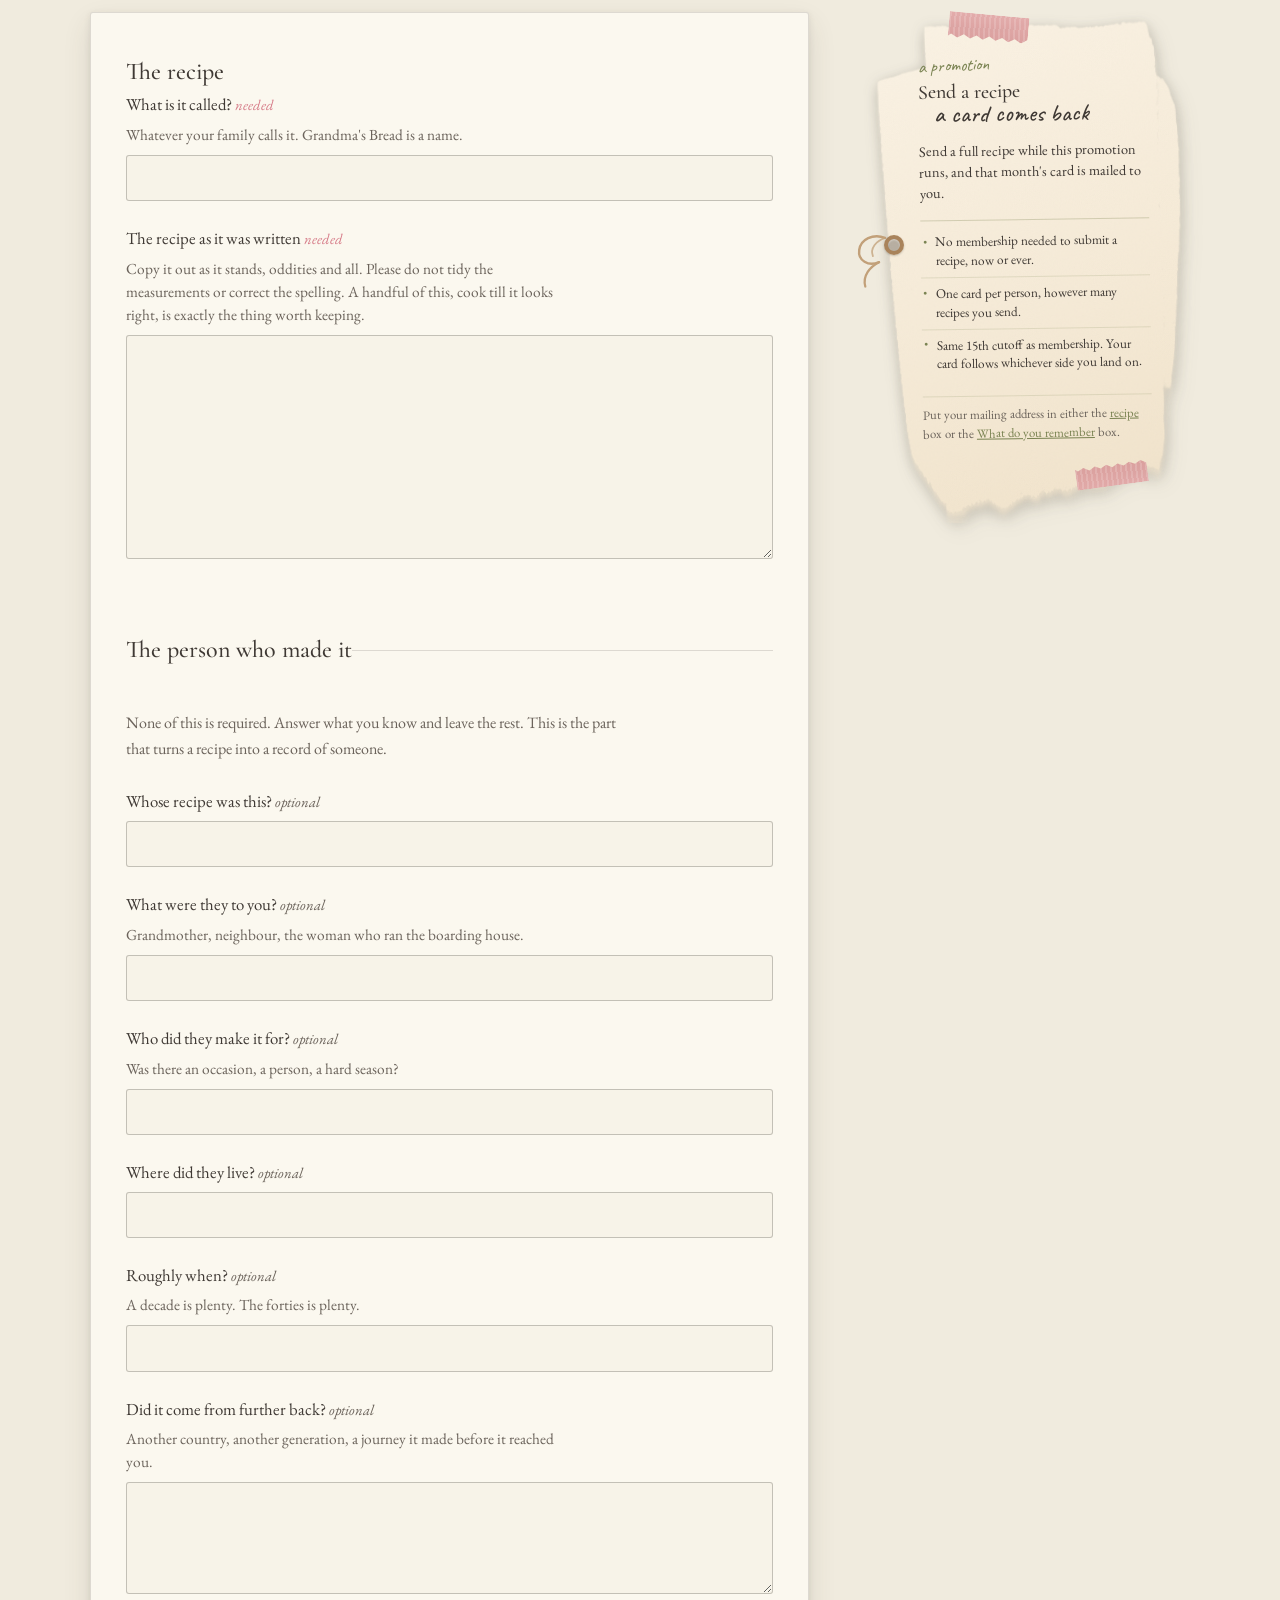
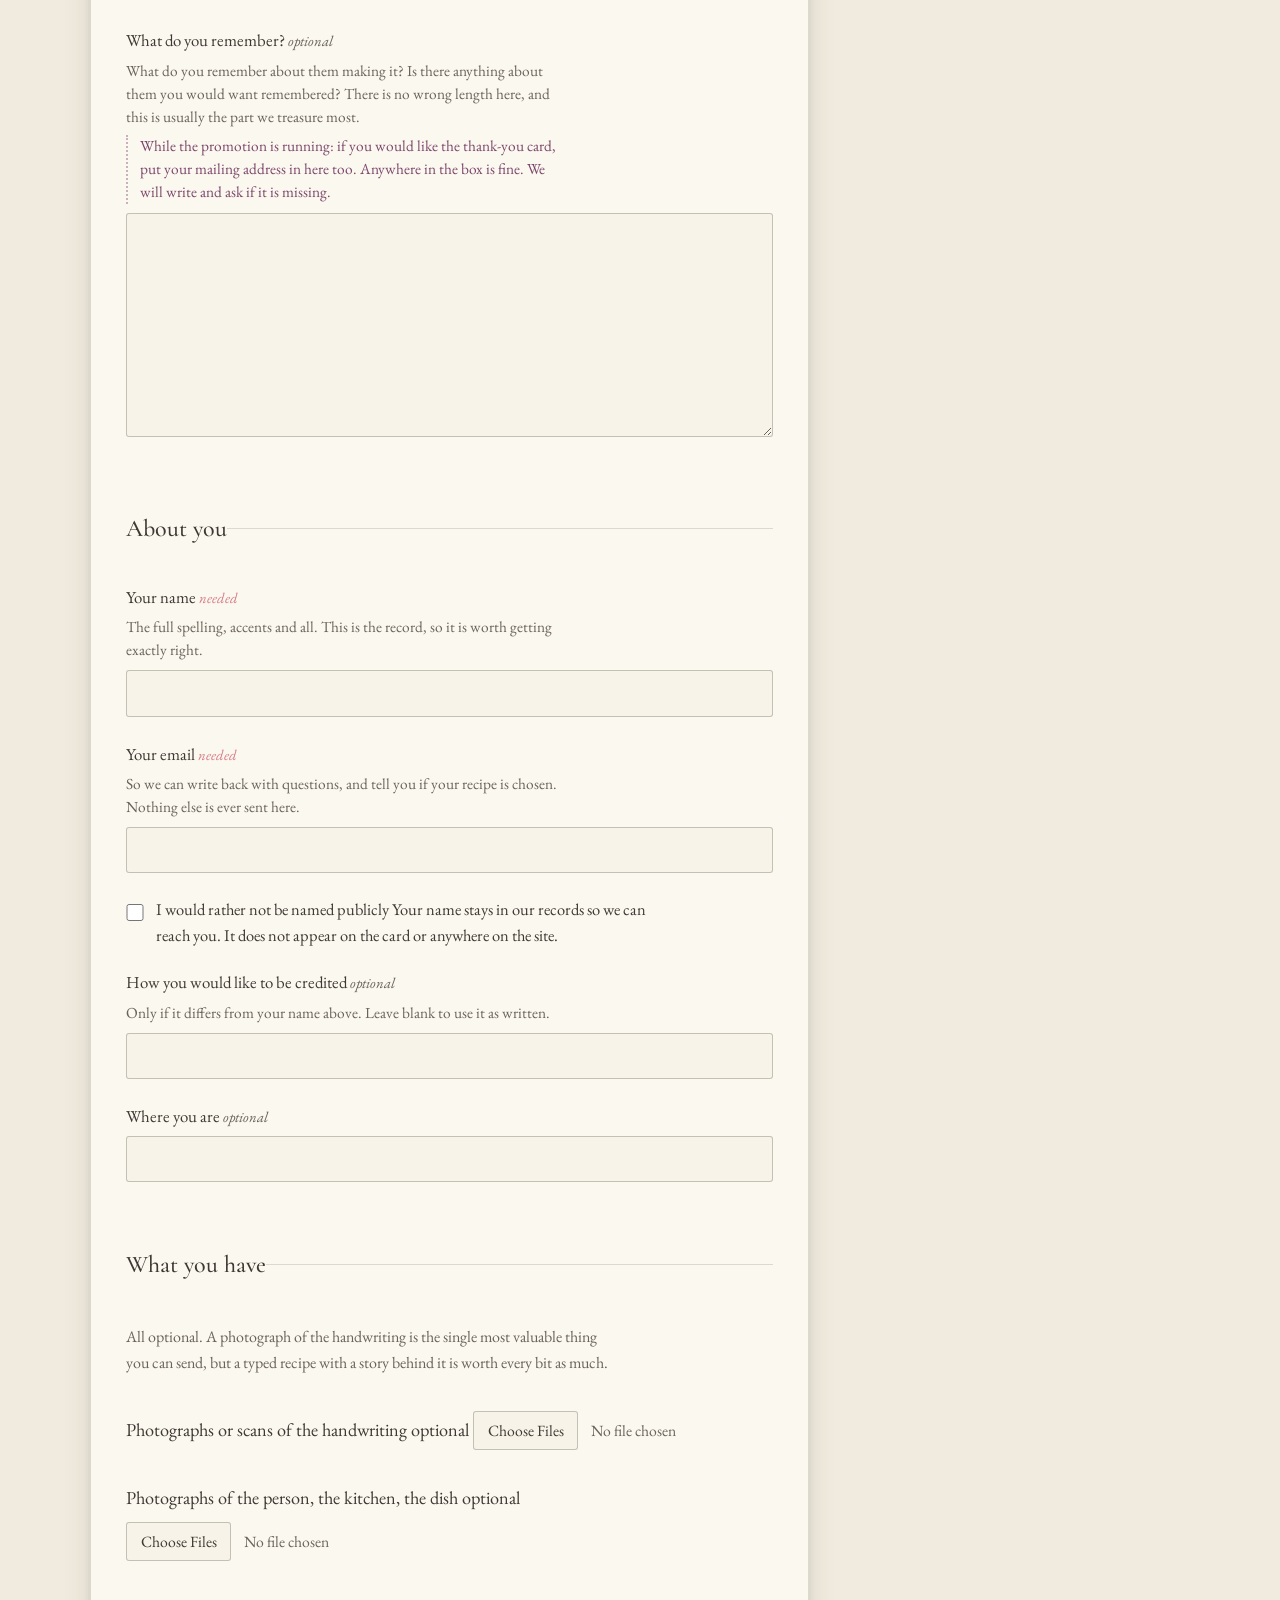
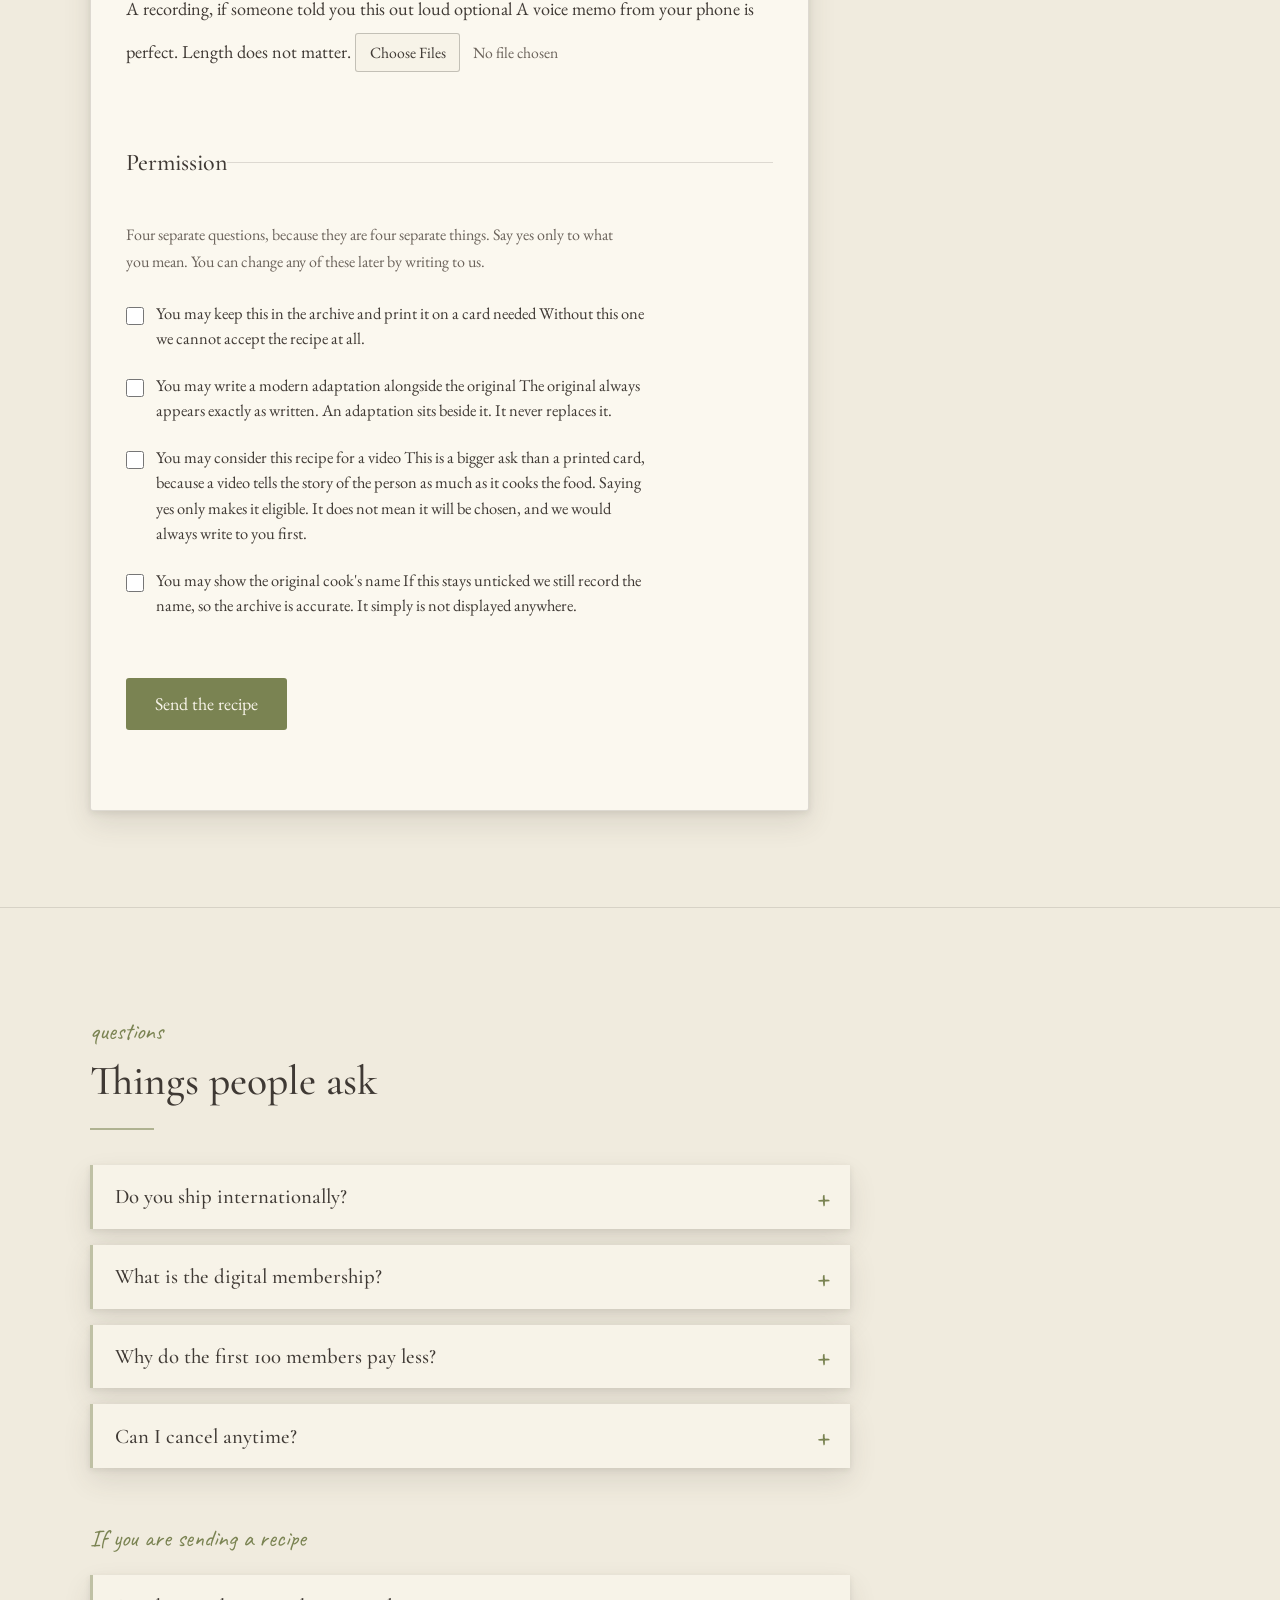
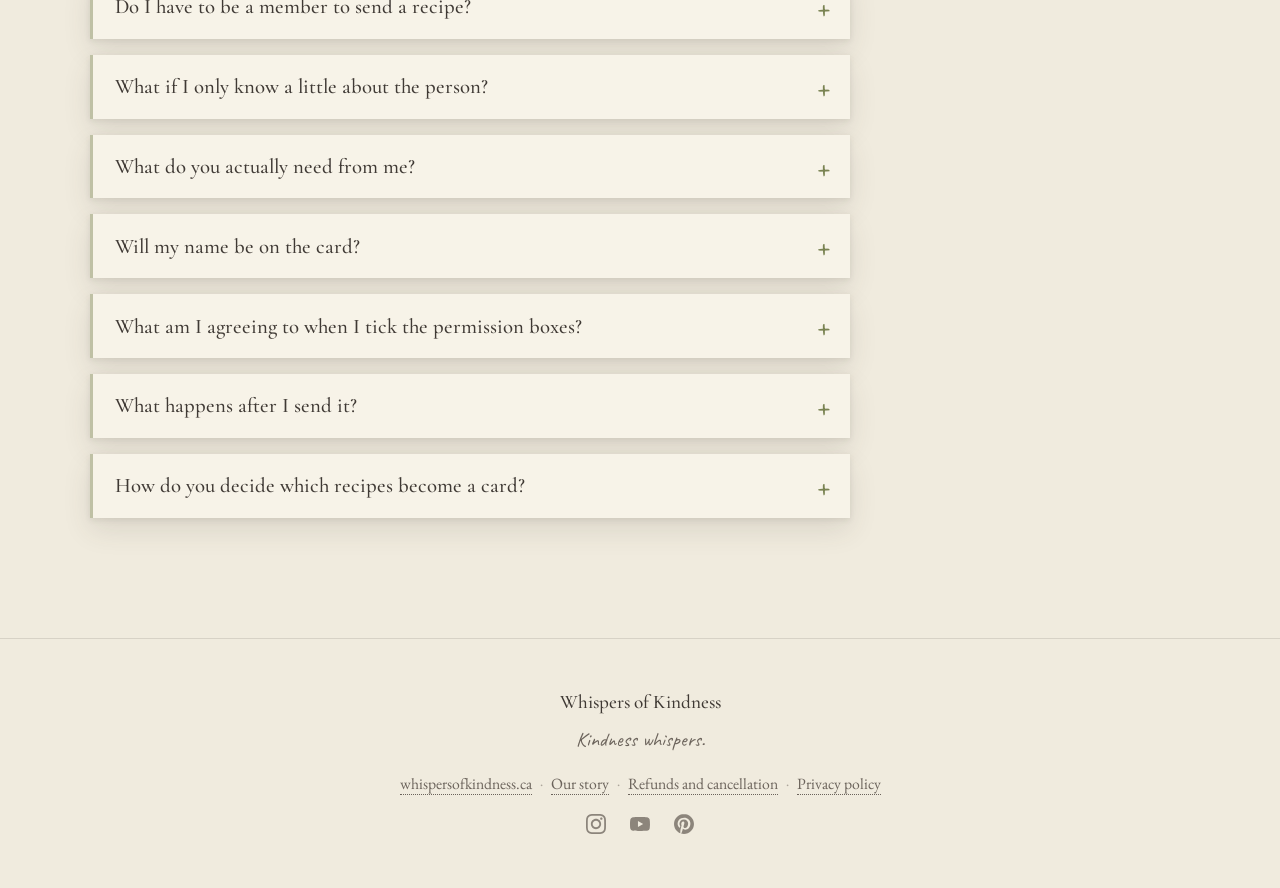
==== commit 32048378: "Add the Christmas decorations to the home page christmas.css and christmas.js, loaded from index.htm" ====
--- a/public/index.html
+++ b/public/index.html
@@ -312,6 +312,9 @@
 <link rel="preconnect" href="https://fonts.googleapis.com">
 <link rel="preconnect" href="https://fonts.gstatic.com" crossorigin>
 <link href="https://fonts.googleapis.com/css2?family=Cormorant+Garamond:ital,wght@0,400;0,500;0,600;1,400;1,500&family=EB+Garamond:ital,wght@0,400;0,500;1,400&family=Caveat:wght@400;500;600&display=swap" rel="stylesheet">
+<!-- Christmas decorations. To take them down, delete these two lines (or set on:false in christmas.js). -->
+<link rel="stylesheet" href="/christmas.css">
+<script src="/christmas.js" defer></script>
 <style>
 /* ============================================================
    WHISPERS OF KINDNESS · SHARED DESIGN SYSTEM
